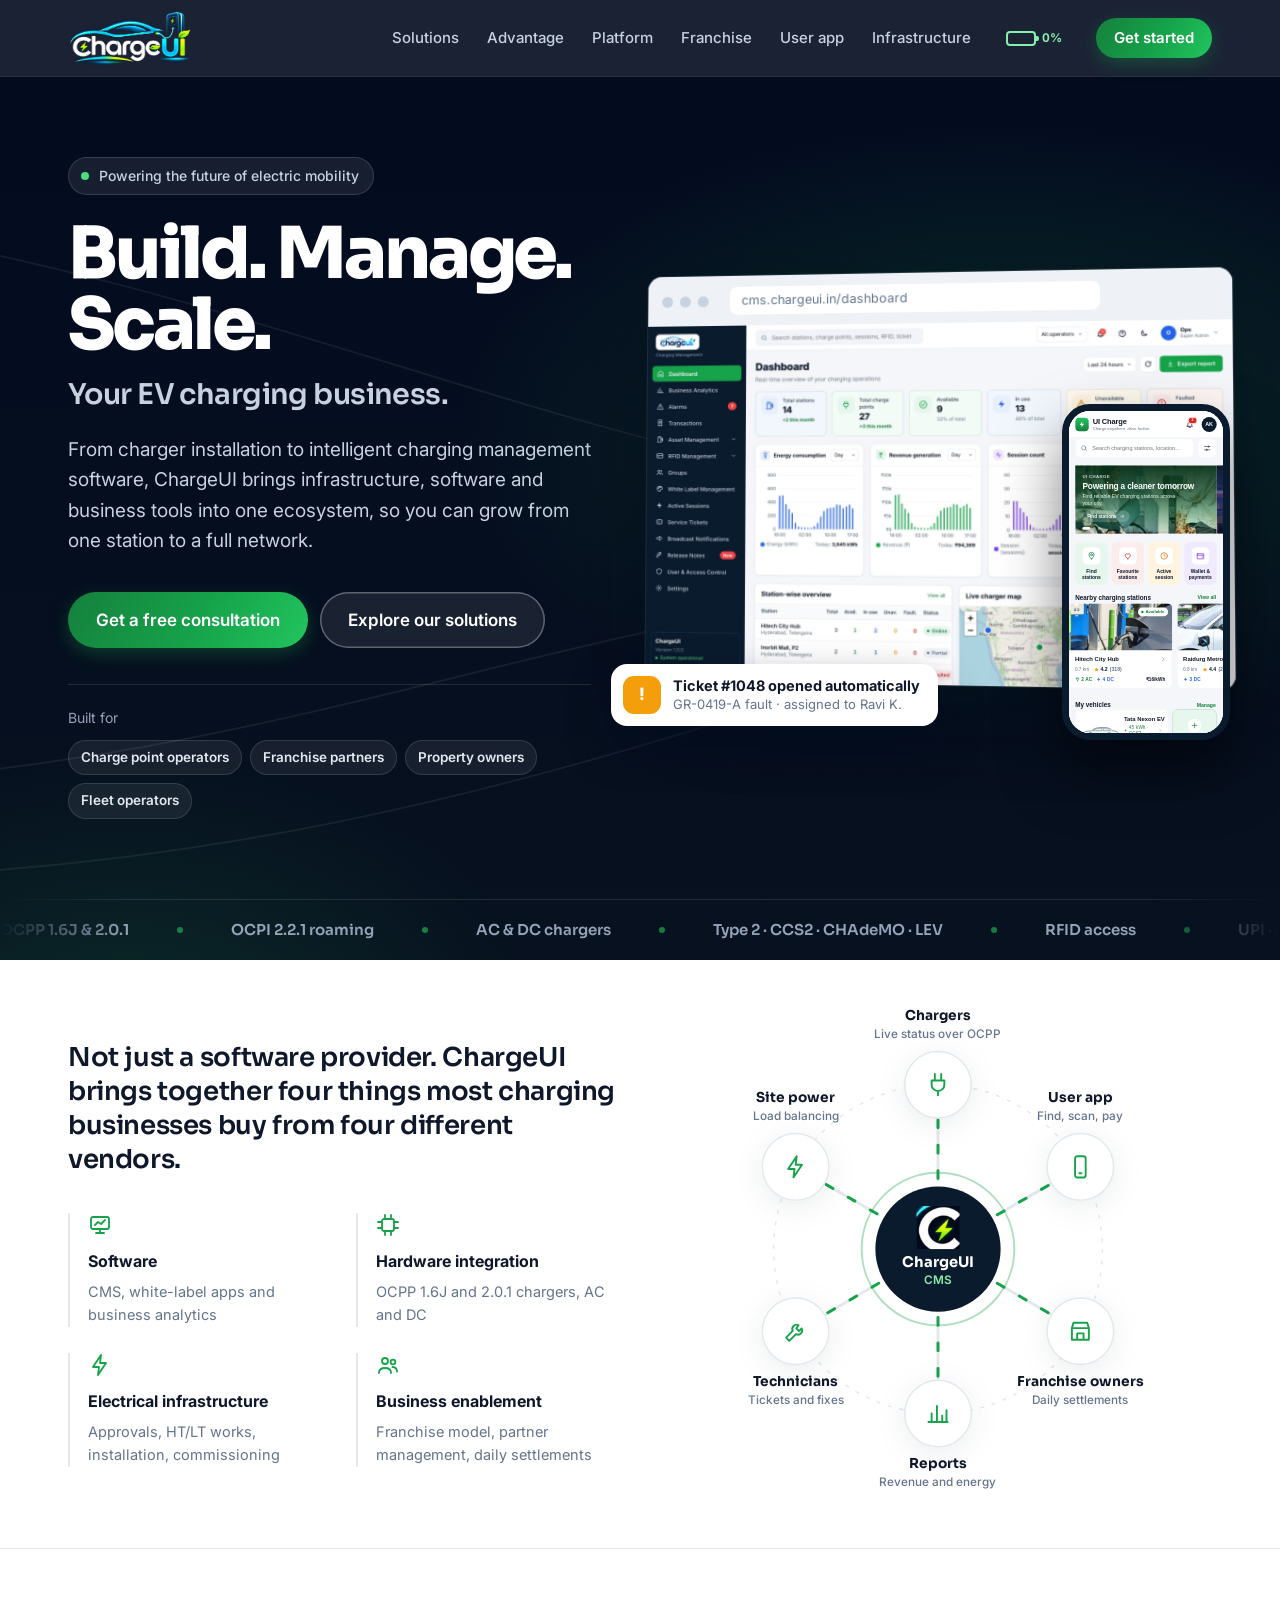
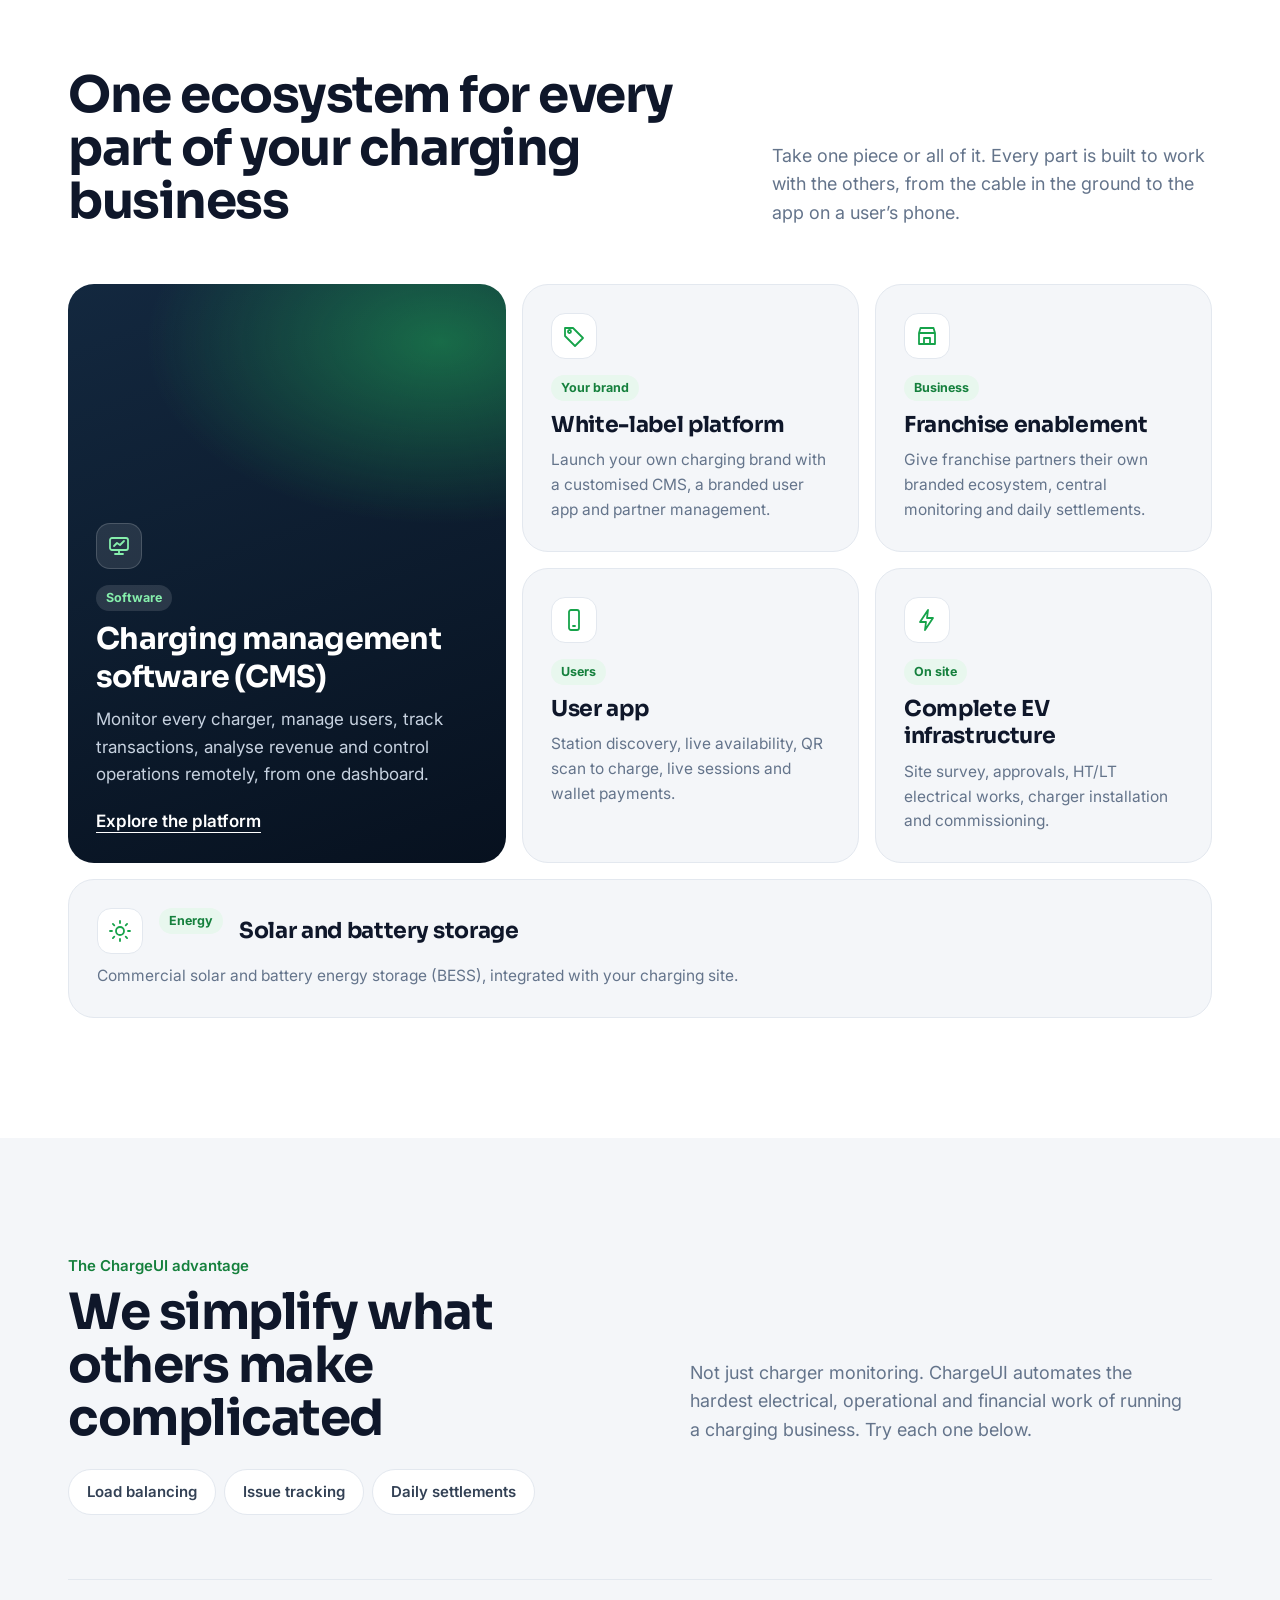
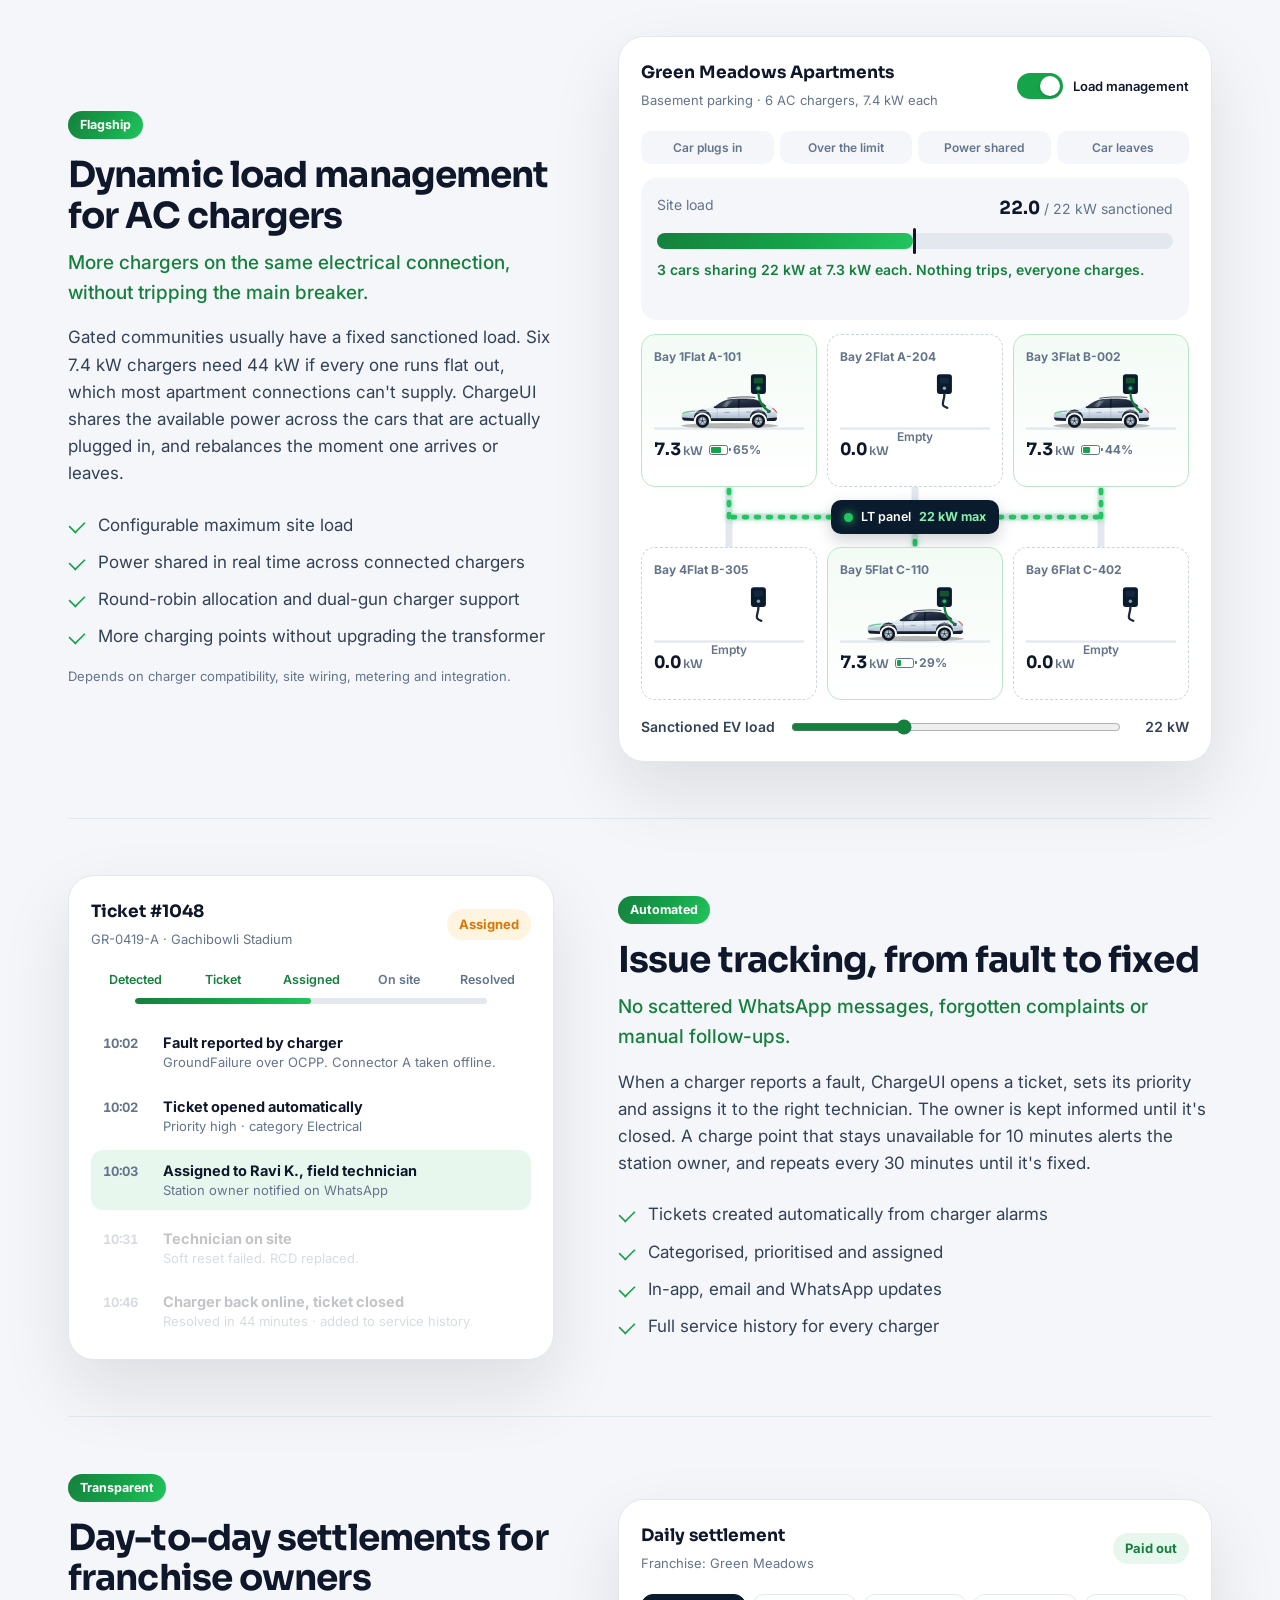
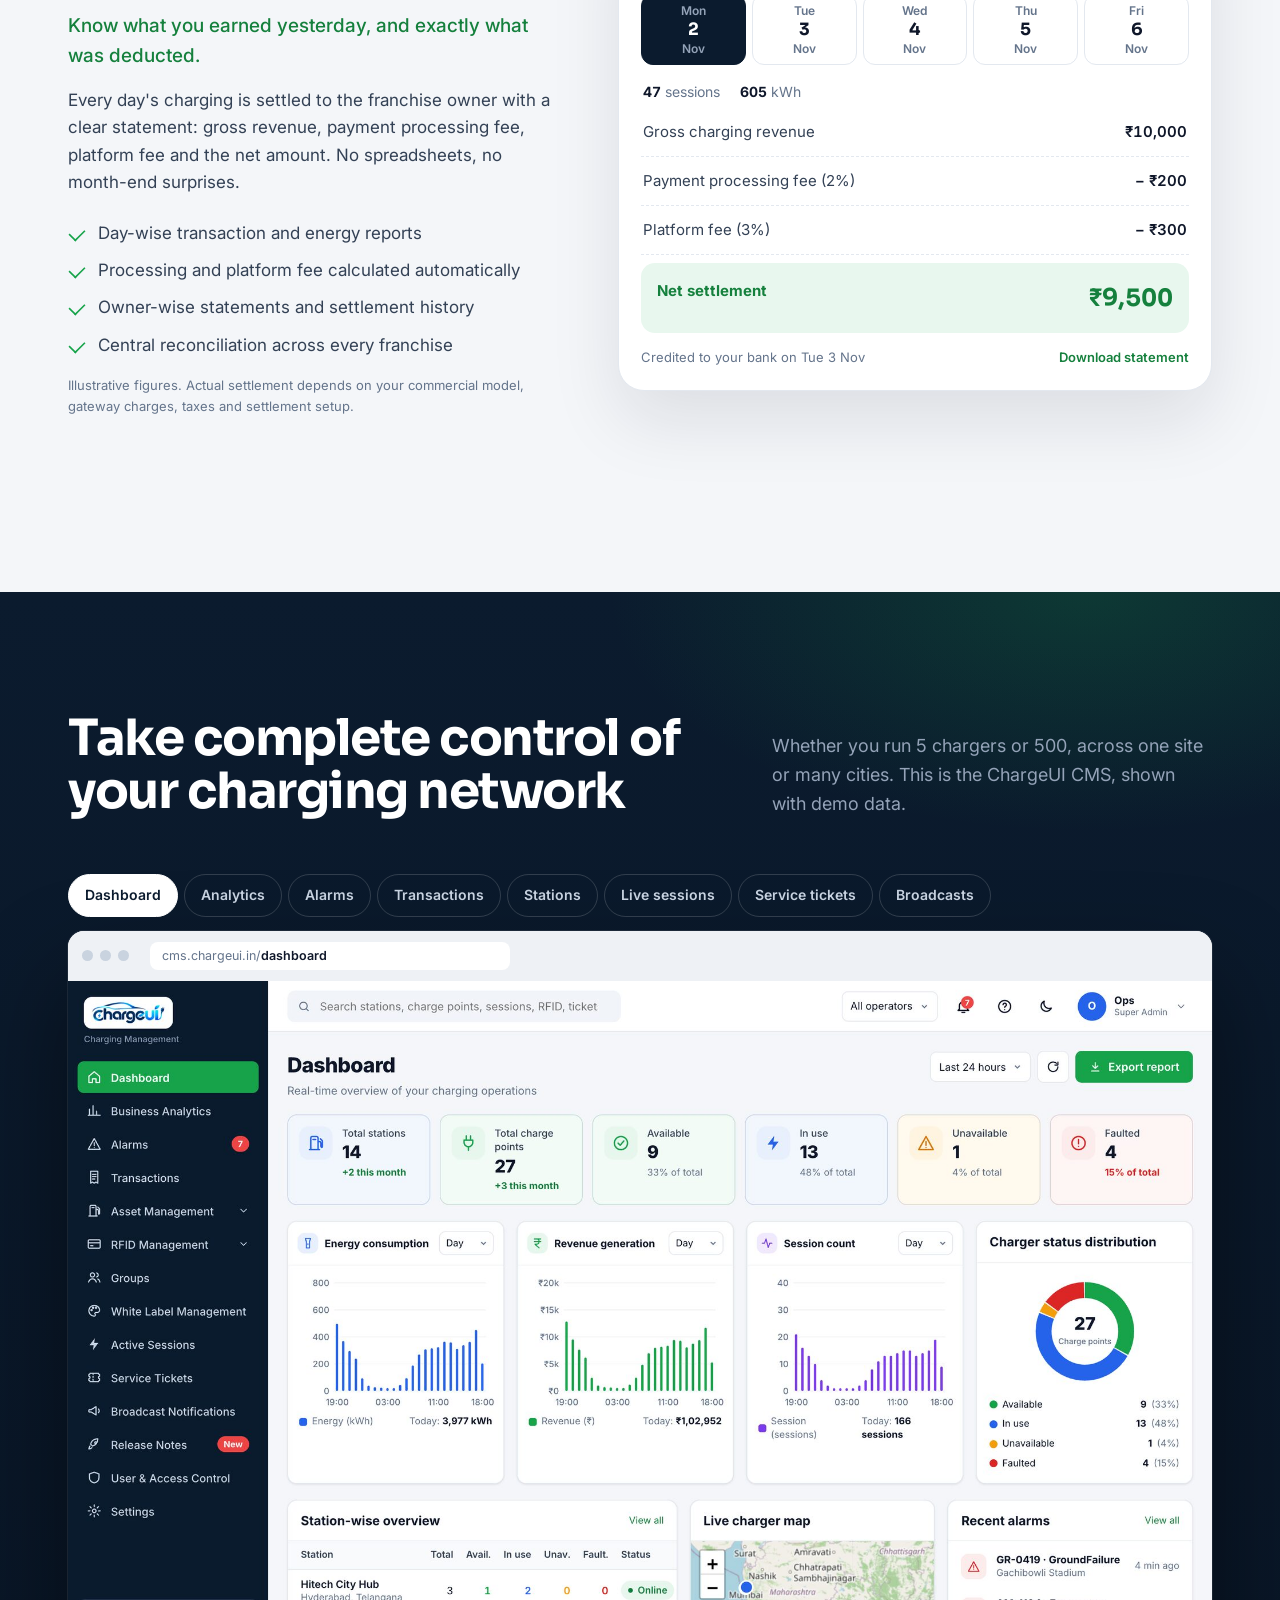
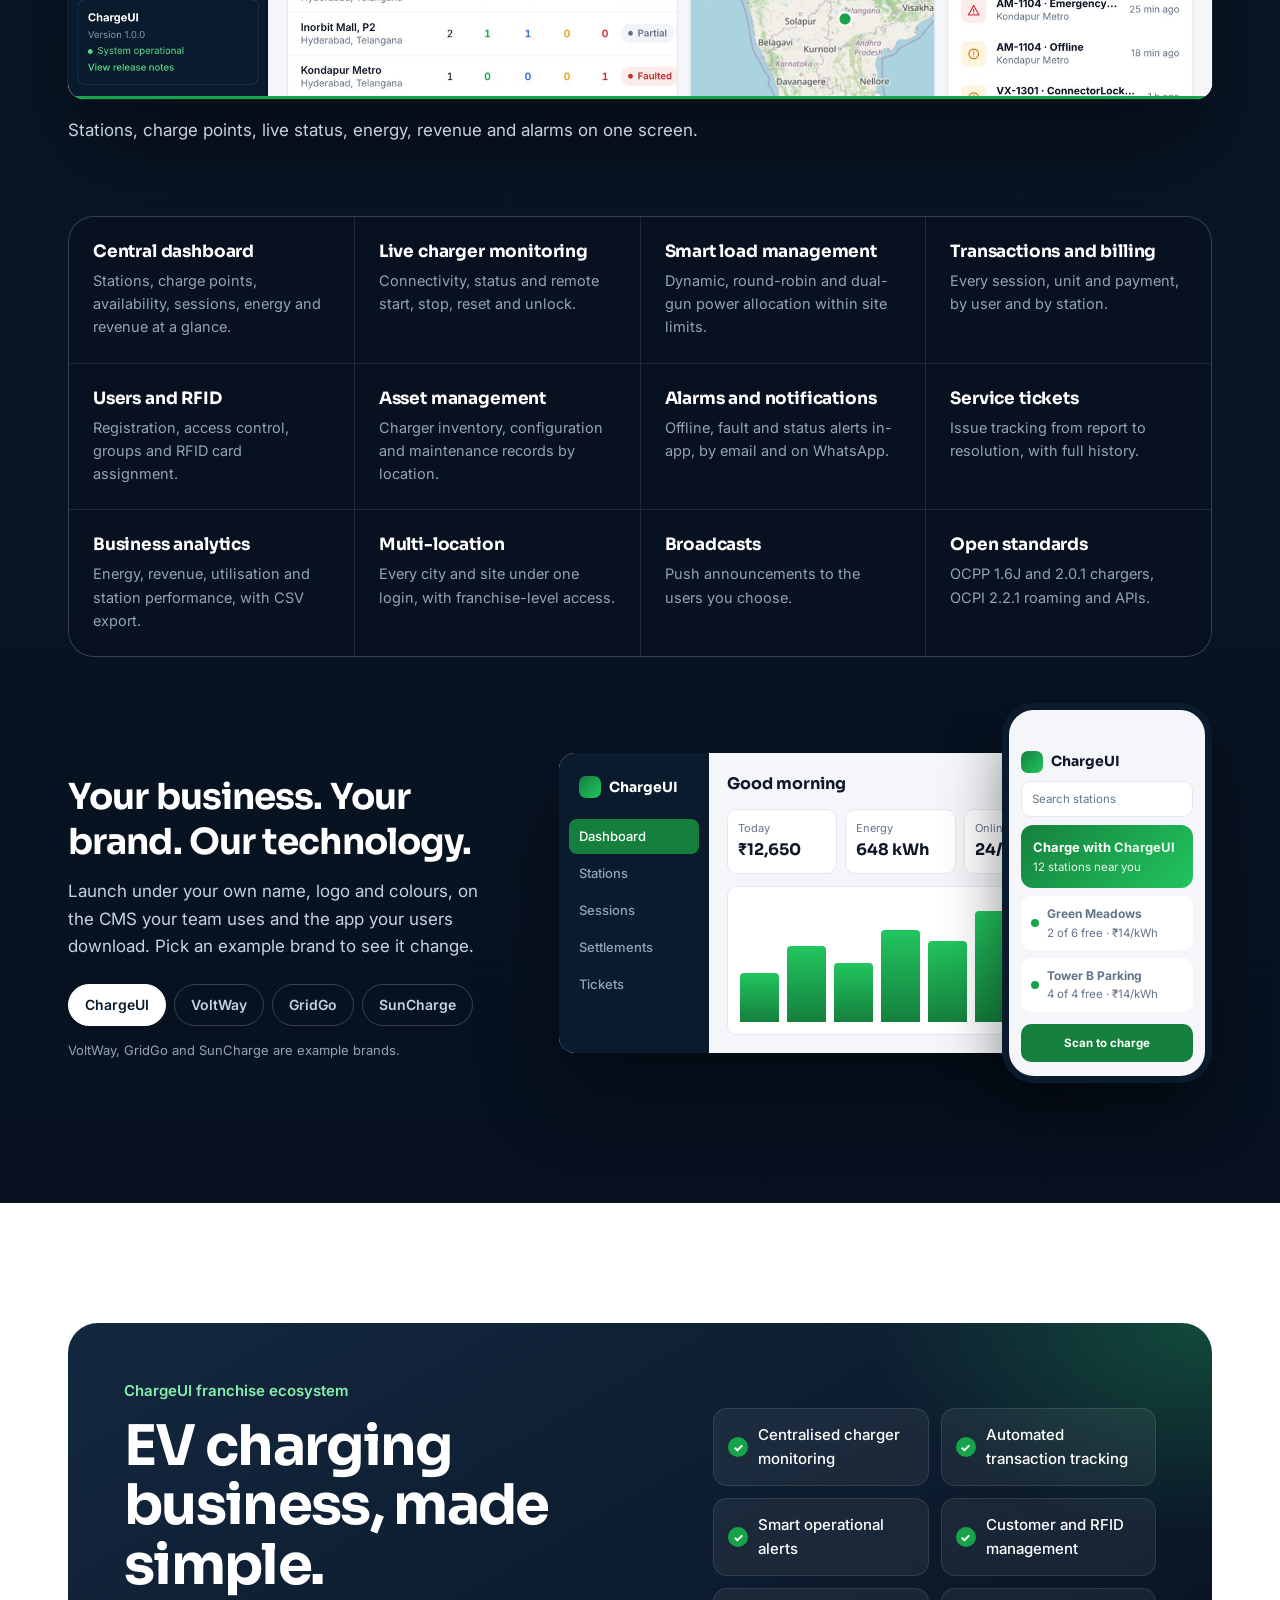
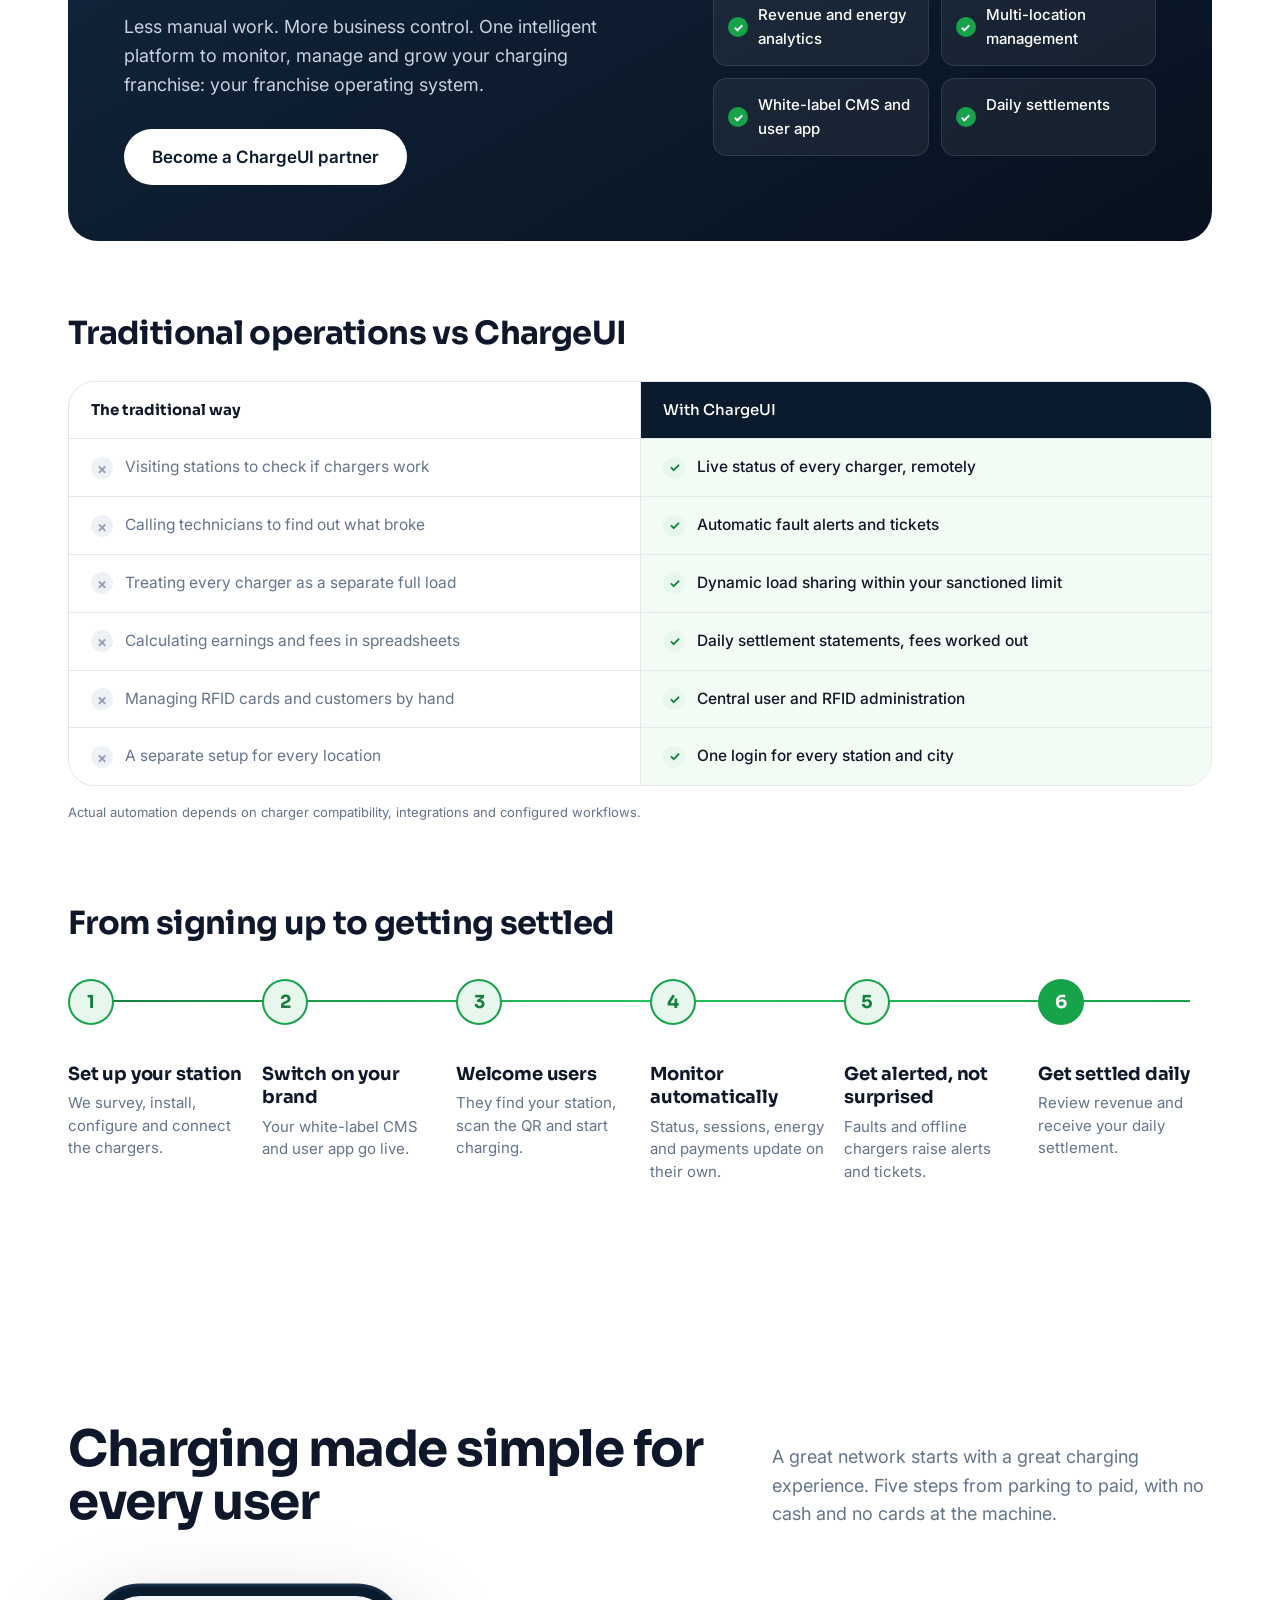
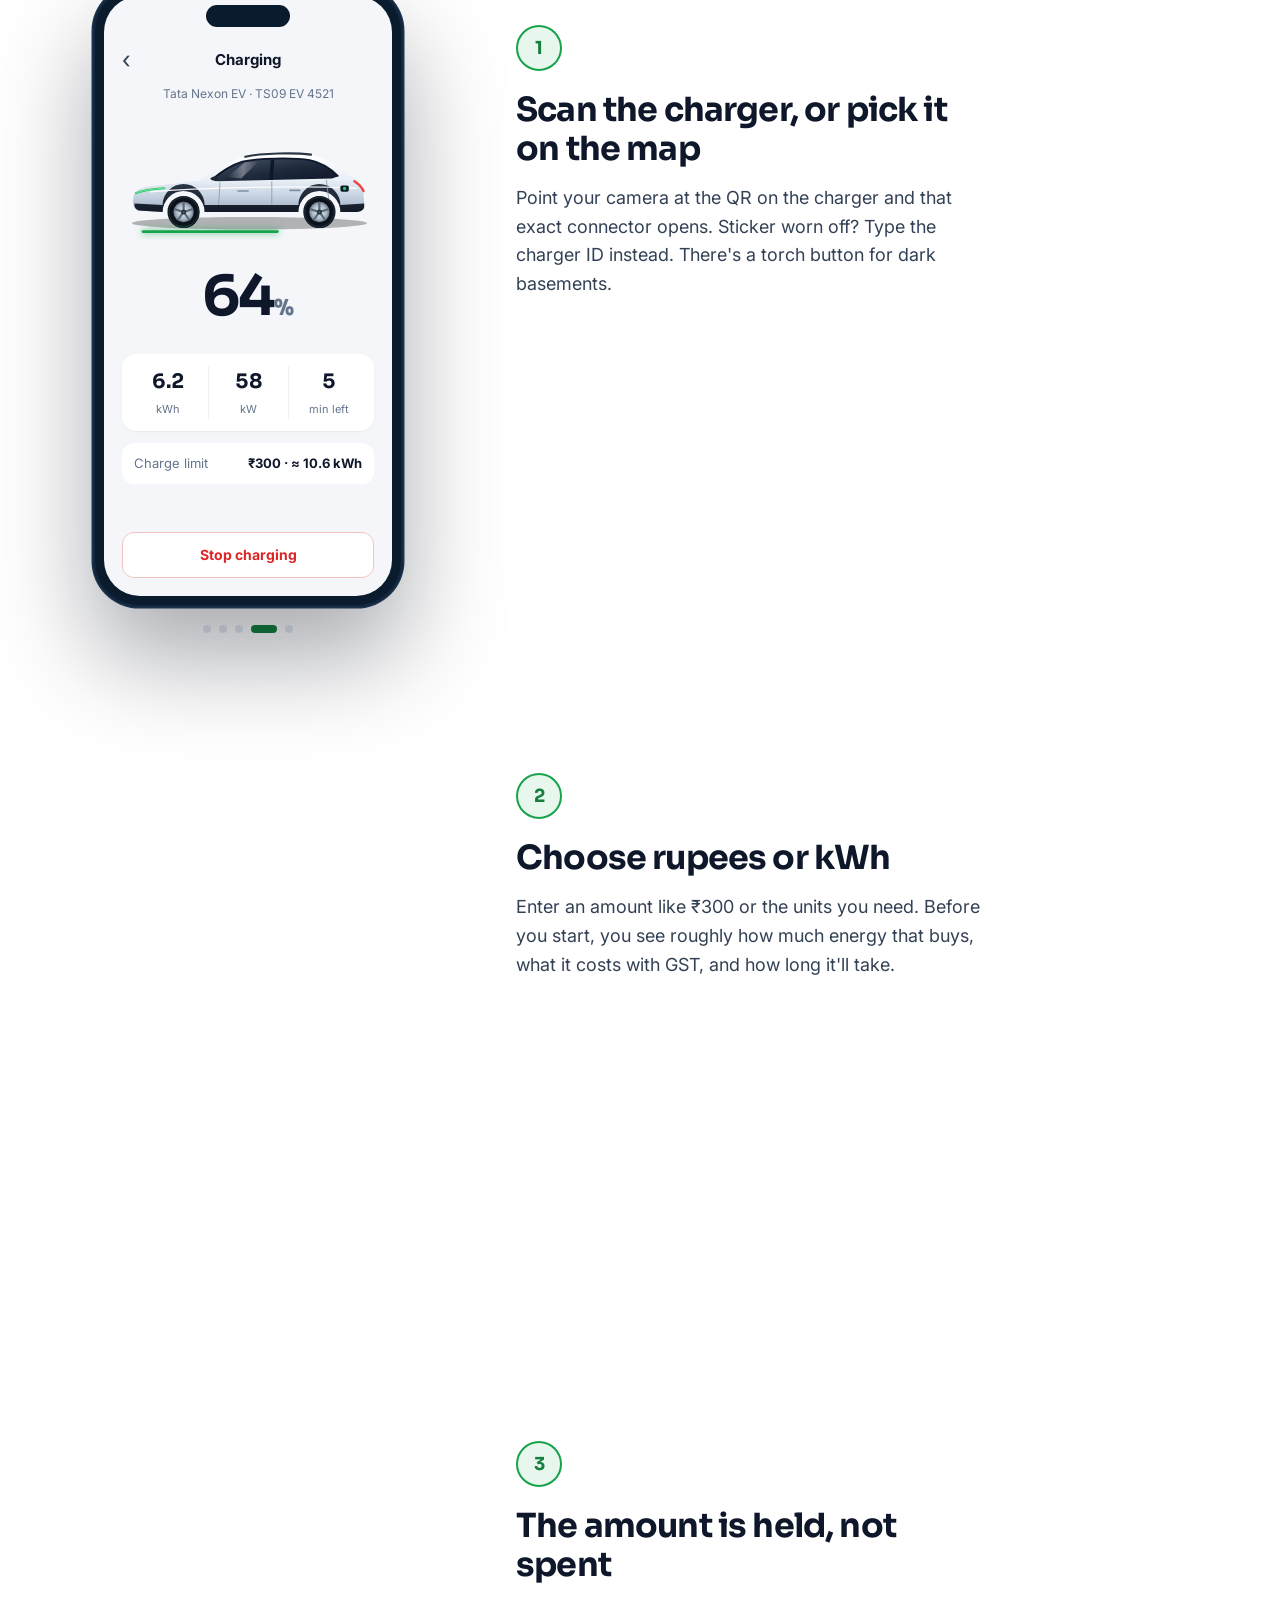
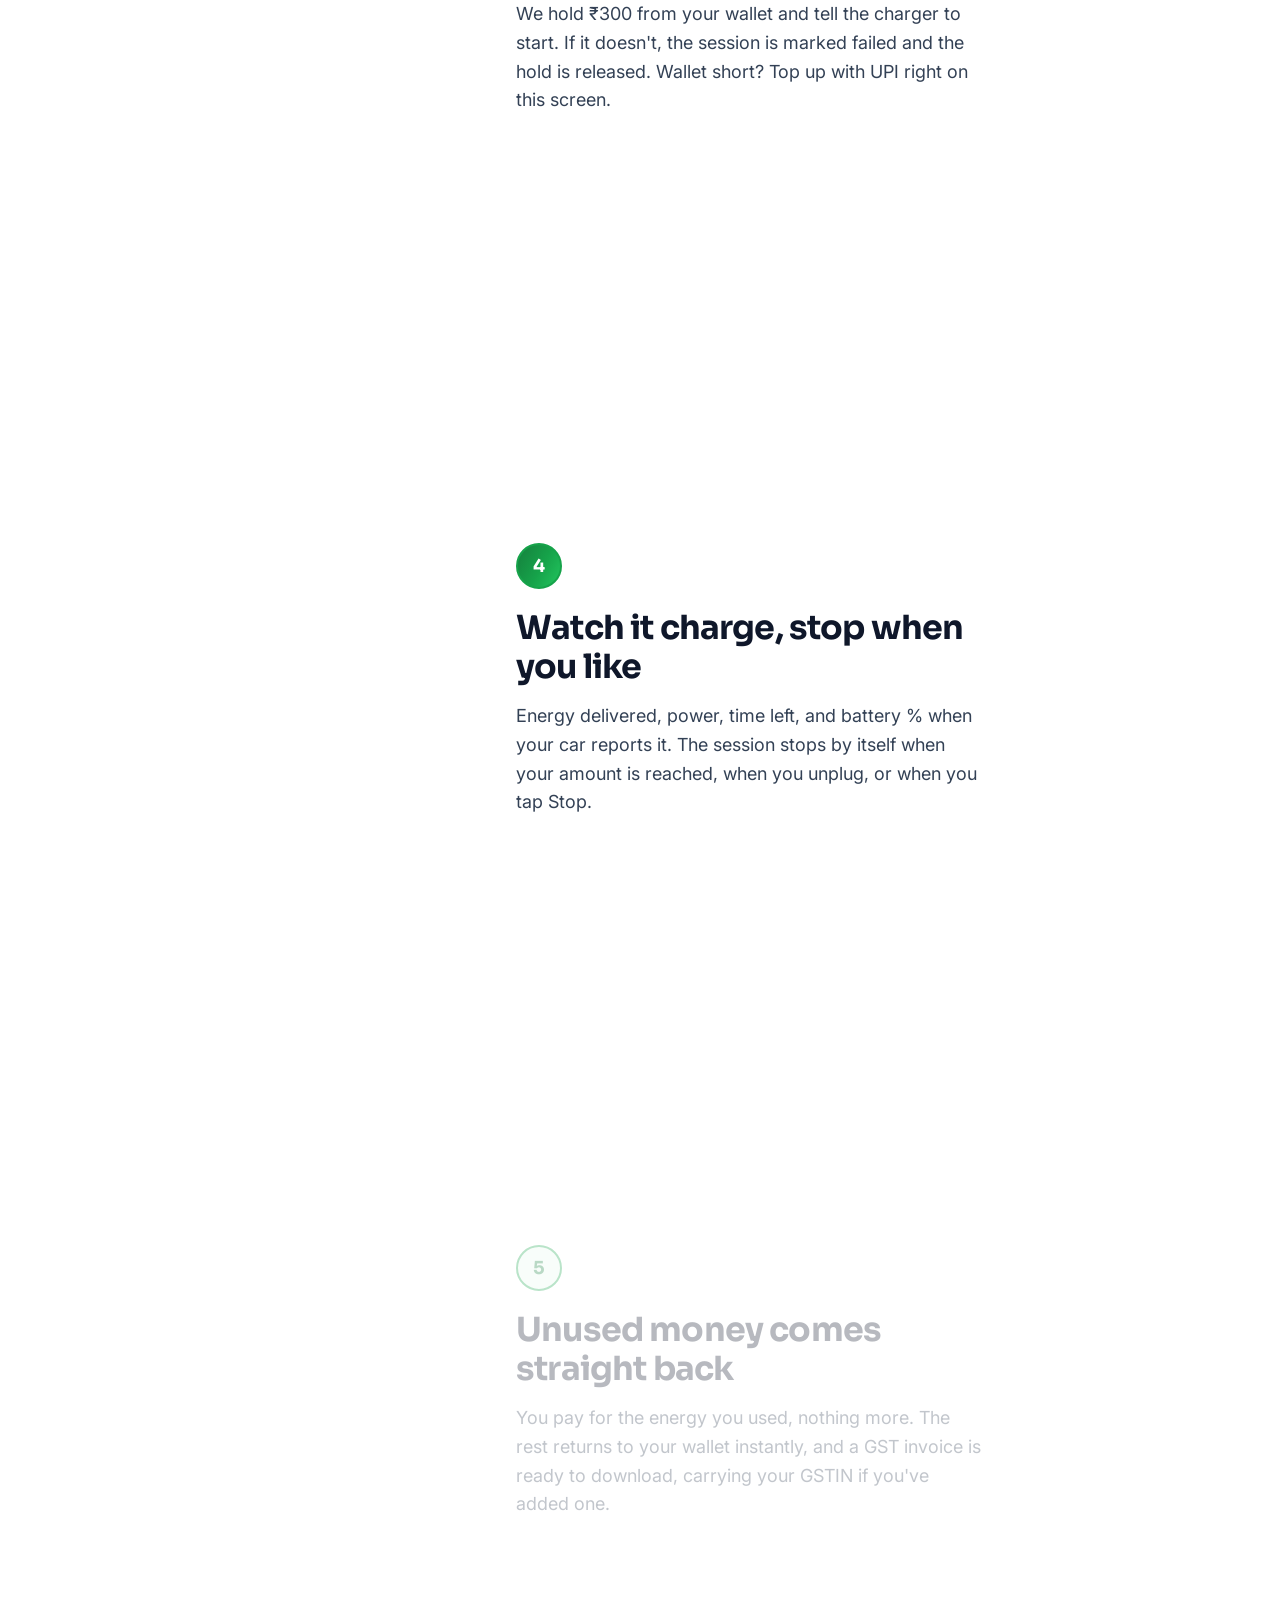
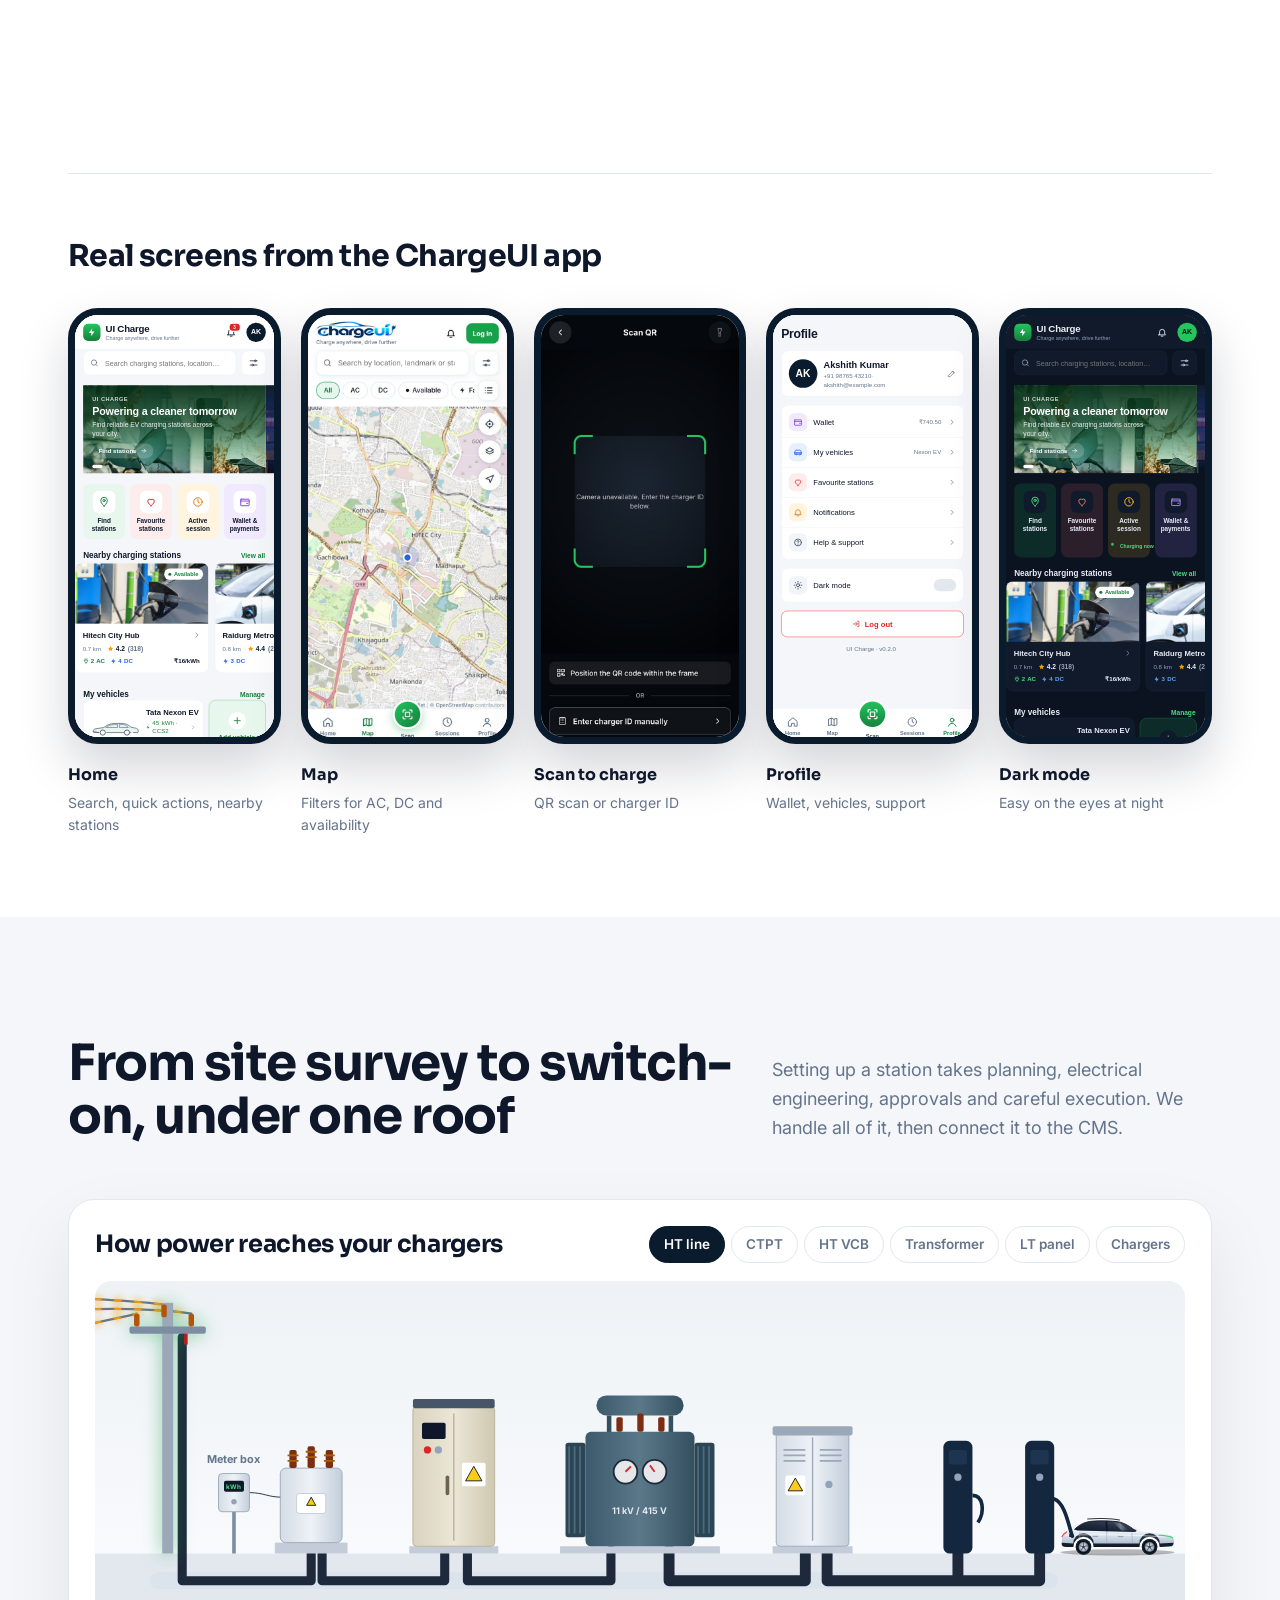
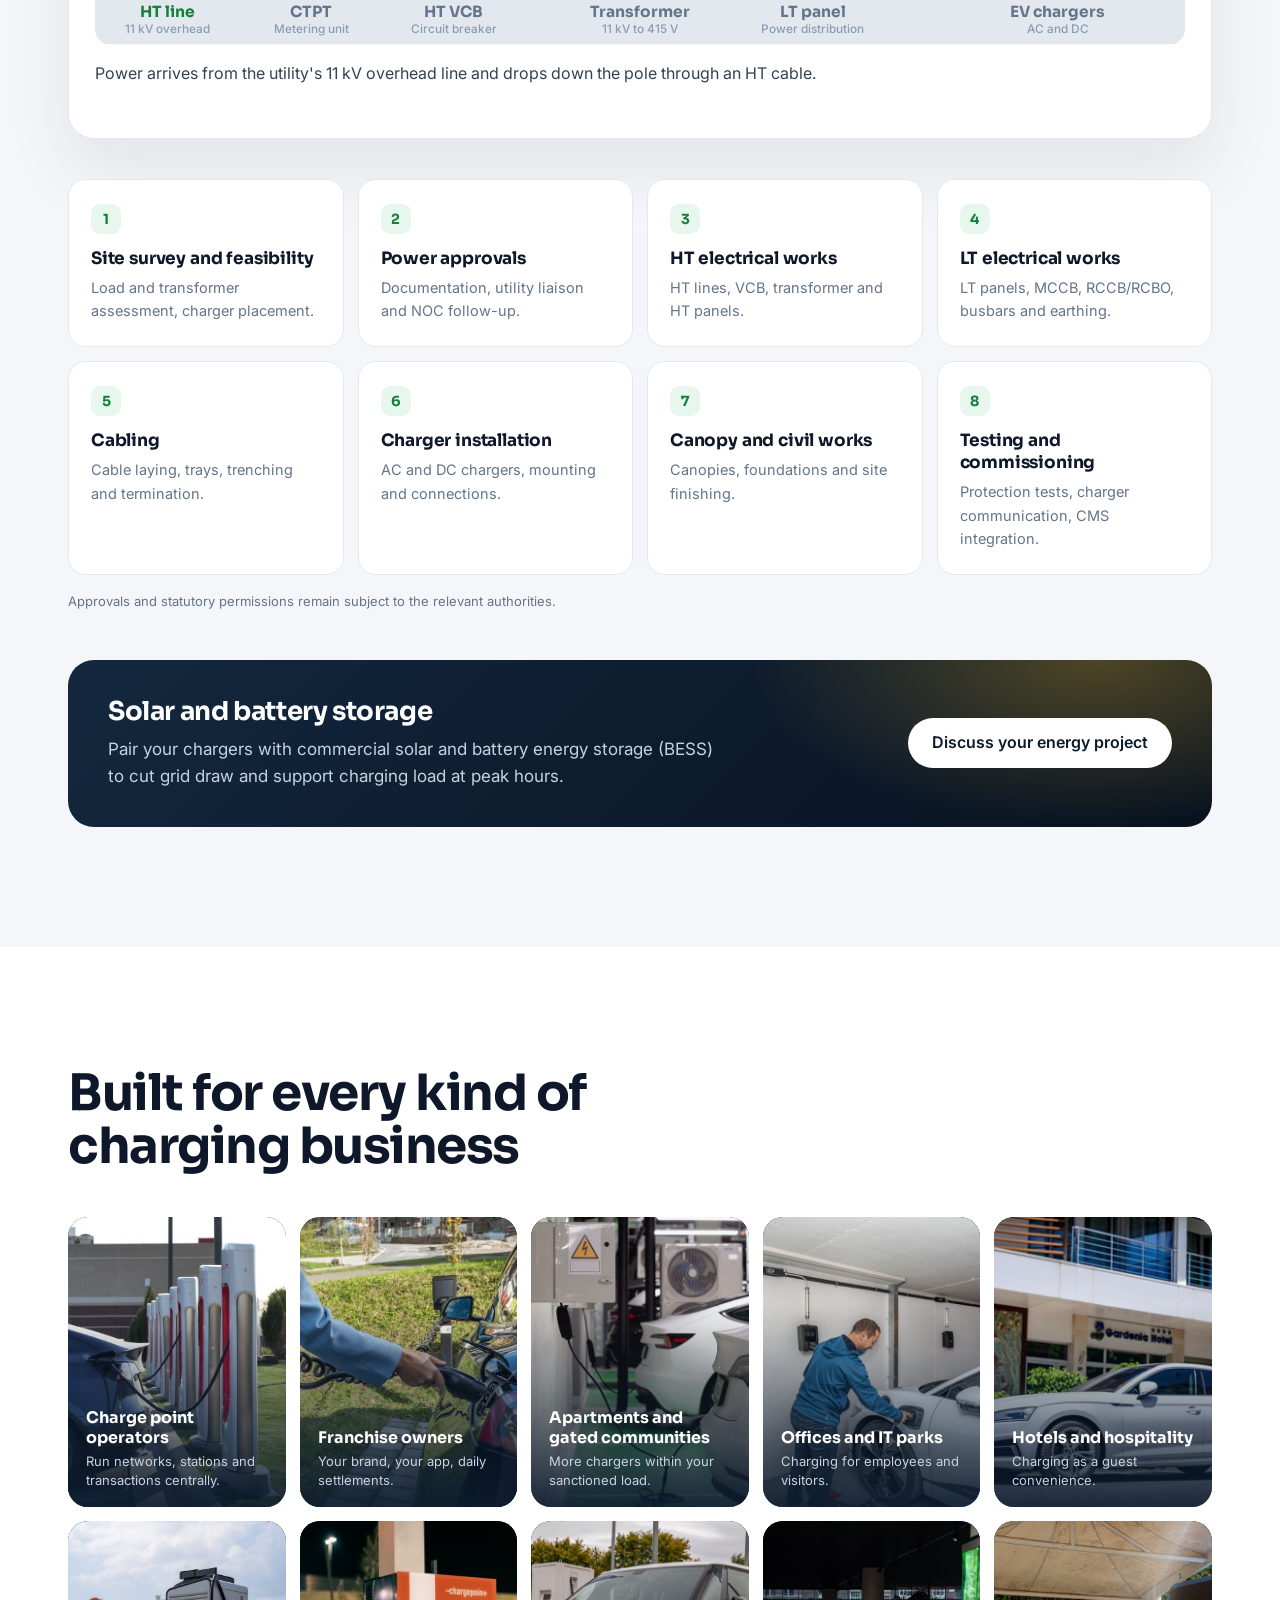
==== index.html @ 49a44377 "Load demo: charging station in each bay, cars drive forward Each bay has a wall-mounted charger behi" ====
<!doctype html>
<html lang="en">
<head>
  <meta charset="utf-8">
  <meta name="viewport" content="width=device-width, initial-scale=1">
  <title>ChargeUI | EV Charging Software, CPMS &amp; Infrastructure Solutions</title>
  <meta name="description" content="ChargeUI offers intelligent EV charging management software, white-label CPMS, user apps, franchise solutions and complete EV charging infrastructure services in India.">
  <meta property="og:type" content="website">
  <meta property="og:site_name" content="ChargeUI">
  <meta property="og:url" content="https://akshith-2002.github.io/chargeui-site/">
  <meta property="og:title" content="ChargeUI | Build. Manage. Scale. Your EV charging business.">
  <meta property="og:description" content="Charging management software with AC load balancing, automated issue tracking and daily franchise settlements, plus white-label apps and complete EV infrastructure.">
  <meta property="og:image" content="https://akshith-2002.github.io/chargeui-site/assets/og-image.jpg?v=2">
  <meta property="og:image:secure_url" content="https://akshith-2002.github.io/chargeui-site/assets/og-image.jpg?v=2">
  <meta property="og:image:type" content="image/jpeg">
  <meta property="og:image:width" content="1200">
  <meta property="og:image:height" content="630">
  <meta property="og:image:alt" content="ChargeUI: Build. Manage. Scale. Your EV charging business, with the CMS dashboard and user app.">
  <meta name="twitter:card" content="summary_large_image">
  <meta name="twitter:title" content="ChargeUI | Build. Manage. Scale. Your EV charging business.">
  <meta name="twitter:description" content="Charging management software, white-label apps, franchise tools and complete EV infrastructure.">
  <meta name="twitter:image" content="https://akshith-2002.github.io/chargeui-site/assets/og-image.jpg?v=2">
  <link rel="canonical" href="https://akshith-2002.github.io/chargeui-site/">
  <meta name="theme-color" content="#030b1f">
  <link rel="icon" href="assets/favicon.png?v=2">
  <link rel="apple-touch-icon" href="assets/apple-touch-icon.png">
  <link rel="preconnect" href="https://fonts.googleapis.com">
  <link rel="preconnect" href="https://fonts.gstatic.com" crossorigin>
  <link href="https://fonts.googleapis.com/css2?family=Sora:wght@500;600;700;800&family=Inter:wght@400;500;600;700&display=swap" rel="stylesheet">
  <link rel="stylesheet" href="styles.css?v=16">
</head>
<body>
<svg width="0" height="0" style="position:absolute" aria-hidden="true" focusable="false">
  <defs>
    <linearGradient id="ev-paint" x1="0" y1="0" x2="0" y2="1">
      <stop offset="0" stop-color="#ffffff"/><stop offset=".45" stop-color="#e9eff6"/><stop offset=".7" stop-color="#c9d5e3"/><stop offset="1" stop-color="#9fb0c5"/>
    </linearGradient>
    <linearGradient id="ev-glass" x1="0" y1="0" x2="1" y2="1">
      <stop offset="0" stop-color="#475569"/><stop offset=".55" stop-color="#1e293b"/><stop offset="1" stop-color="#0f172a"/>
    </linearGradient>
    <linearGradient id="ev-glare" x1="0" y1="0" x2="1" y2="0">
      <stop offset="0" stop-color="#fff" stop-opacity="0"/><stop offset=".5" stop-color="#fff" stop-opacity=".35"/><stop offset="1" stop-color="#fff" stop-opacity="0"/>
    </linearGradient>
    <radialGradient id="ev-rim" cx=".5" cy=".5" r=".5">
      <stop offset="0" stop-color="#eef2f7"/><stop offset=".7" stop-color="#aeb9c7"/><stop offset="1" stop-color="#6c7a8c"/>
    </radialGradient>
    <linearGradient id="ev-cladding" x1="0" y1="0" x2="0" y2="1">
      <stop offset="0" stop-color="#2a3546"/><stop offset="1" stop-color="#121a26"/>
    </linearGradient>
    <g id="ev-wheel">
      <circle r="23" fill="#0c121b"/>
      <circle r="21" fill="none" stroke="#1d2735" stroke-width="2"/>
      <circle r="14.5" fill="url(#ev-rim)"/>
      <g stroke="#5d6b7d" stroke-width="3.2" stroke-linecap="round">
        <path d="M0 -3 L0 -13"/><path d="M2.9 -0.9 L12.4 -4"/><path d="M1.8 2.4 L7.6 10.5"/><path d="M-1.8 2.4 L-7.6 10.5"/><path d="M-2.9 -0.9 L-12.4 -4"/>
      </g>
      <circle r="3.6" fill="#2b3644"/><circle r="1.4" fill="#15803d"/>
    </g>
    <symbol id="ev-car" viewBox="0 0 360 160">
      <ellipse cx="182" cy="146" rx="168" ry="9" fill="#000" opacity=".28"/>
      <!-- body -->
      <path fill="url(#ev-paint)" d="M24 128 C17 126 15 118 16 110 C17 101 24 96 36 94 L112 85 C128 72 146 60 166 54 C190 47 252 46 274 50 C294 54 312 66 326 78 C337 84 344 92 345 104 L346 118 C346 126 340 130 332 130 L312 130 A30 30 0 0 0 252 130 L118 130 A30 30 0 0 0 58 130 Z"/>
      <!-- lower cladding and wheel arches -->
      <path fill="url(#ev-cladding)" d="M18 118 L58 120 A30 30 0 0 1 118 120 L252 120 A30 30 0 0 1 312 120 L346 118 L346 122 C346 127 341 130 333 130 L312 130 A30 30 0 0 0 252 130 L118 130 A30 30 0 0 0 58 130 L24 128 C19 126 17 122 18 118 Z"/>
      <!-- greenhouse -->
      <path fill="url(#ev-glass)" d="M128 84 C142 72 156 63 172 58 C192 53 246 52 268 56 C284 59 298 68 309 79 L300 82 L136 86 Z"/>
      <path fill="url(#ev-glare)" d="M150 80 L176 59 L196 57 L170 82 Z"/>
      <path d="M215 55 L213 84" stroke="#0f172a" stroke-width="5"/>
      <path d="M128 84 C142 72 156 63 172 58 C192 53 246 52 268 56 C284 59 298 68 309 79" fill="none" stroke="#0f172a" stroke-width="2.5"/>
      <!-- roof rail -->
      <path d="M176 51 C200 46 246 45 270 48" fill="none" stroke="#2b3644" stroke-width="3" stroke-linecap="round"/>
      <!-- shoulder highlight and door shut lines -->
      <path d="M40 101 C120 95 240 92 336 96" fill="none" stroke="#fff" stroke-width="2" opacity=".9"/>
      <path d="M140 88 L138 120 M214 86 L214 120 M292 84 L296 118" fill="none" stroke="#8a9bb0" stroke-width="1.2"/>
      <path d="M166 100 h14 M240 99 h14" stroke="#7d8ea4" stroke-width="2.4" stroke-linecap="round"/>
      <!-- mirror -->
      <path d="M138 80 C134 78 128 79 126 83 L134 86 Z" fill="#1d2735"/>
      <!-- LED headlight strip and tail light -->
      <path d="M20 103 C30 99 44 97 60 96" fill="none" stroke="#22c55e" stroke-width="3" stroke-linecap="round"/>
      <path d="M20 103 C30 99 44 97 60 96" fill="none" stroke="#86efac" stroke-width="1" stroke-linecap="round"/>
      <path d="M332 86 C338 90 343 95 345 100" fill="none" stroke="#ef4444" stroke-width="3.5" stroke-linecap="round"/>
      <!-- charge port (rear quarter) -->
      <rect x="312" y="92" width="12" height="9" rx="2.5" fill="#0f172a"/>
      <circle class="ev-port" cx="318" cy="96.5" r="2.4" fill="#22c55e"/>
      <!-- wheels -->
      <use href="#ev-wheel" x="88" y="130"/>
      <use href="#ev-wheel" x="282" y="130"/>
    </symbol>
  </defs>
</svg>


<svg width="0" height="0" style="position:absolute" aria-hidden="true" focusable="false">
  <defs>
    <symbol id="i-cms" viewBox="0 0 24 24"><rect x="3" y="4" width="18" height="12" rx="2"/><path d="M8 20h8M12 16v4M7 12l3-3 3 2 4-4"/></symbol>
    <symbol id="i-brand" viewBox="0 0 24 24"><path d="M3 12V4h8l10 10-8 8z"/><circle cx="7.5" cy="7.5" r="1.5"/></symbol>
    <symbol id="i-franchise" viewBox="0 0 24 24"><path d="M4 9l1.5-5h13L20 9M4 9h16v11H4zM9 20v-6h6v6"/></symbol>
    <symbol id="i-app" viewBox="0 0 24 24"><rect x="7" y="2" width="10" height="20" rx="2"/><path d="M11 18h2"/></symbol>
    <symbol id="i-bolt" viewBox="0 0 24 24"><path d="M13 2L5 14h6l-1 8 8-12h-6z"/></symbol>
    <symbol id="i-sun" viewBox="0 0 24 24"><circle cx="12" cy="12" r="4"/><path d="M12 2v2M12 20v2M2 12h2M20 12h2M4.9 4.9l1.4 1.4M17.7 17.7l1.4 1.4M4.9 19.1l1.4-1.4M17.7 6.3l1.4-1.4"/></symbol>
    <symbol id="i-layers" viewBox="0 0 24 24"><path d="M12 3l9 5-9 5-9-5zM3 13l9 5 9-5"/></symbol>
    <symbol id="i-grid" viewBox="0 0 24 24"><rect x="3" y="3" width="7" height="7" rx="1.5"/><rect x="14" y="3" width="7" height="7" rx="1.5"/><rect x="3" y="14" width="7" height="7" rx="1.5"/><rect x="14" y="14" width="7" height="7" rx="1.5"/></symbol>
    <symbol id="i-plug" viewBox="0 0 24 24"><path d="M9 2v6M15 2v6M6 8h12v4a6 6 0 0 1-12 0zM12 18v4"/></symbol>
    <symbol id="i-chart" viewBox="0 0 24 24"><path d="M3 20h18M6 20v-8M11 20V5M16 20v-6M20 20V9"/></symbol>
    <symbol id="i-scale" viewBox="0 0 24 24"><path d="M4 20L20 4M13 4h7v7M4 14v6h6"/></symbol>
    <symbol id="i-people" viewBox="0 0 24 24"><circle cx="9" cy="8" r="3"/><path d="M3 20c0-3.3 2.7-5 6-5s6 1.7 6 5"/><circle cx="17" cy="9" r="2.4"/><path d="M16.5 14c2.6.2 4.5 1.8 4.5 4.5"/></symbol>
    <symbol id="i-tools" viewBox="0 0 24 24"><path d="M14.7 6.3a4 4 0 0 0-5.4 5.4L3 18l3 3 6.3-6.3a4 4 0 0 0 5.4-5.4l-2.5 2.5-2.5-2.5z"/></symbol>
    <symbol id="i-chip" viewBox="0 0 24 24"><rect x="6" y="6" width="12" height="12" rx="2"/><path d="M9 2v4M15 2v4M9 18v4M15 18v4M2 9h4M2 15h4M18 9h4M18 15h4"/></symbol>
    <symbol id="i-target" viewBox="0 0 24 24"><circle cx="12" cy="12" r="9"/><circle cx="12" cy="12" r="5"/><circle cx="12" cy="12" r="1"/></symbol>
    <symbol id="i-eye" viewBox="0 0 24 24"><path d="M2 12s3.5-7 10-7 10 7 10 7-3.5 7-10 7S2 12 2 12z"/><circle cx="12" cy="12" r="3"/></symbol>
    <symbol id="i-wa" viewBox="0 0 24 24"><path stroke="none" fill="currentColor" d="M17.47 14.38c-.3-.15-1.76-.87-2.03-.97-.27-.1-.47-.15-.67.15-.2.3-.77.97-.94 1.16-.17.2-.35.22-.64.07-.3-.15-1.26-.46-2.39-1.47-.88-.79-1.48-1.76-1.65-2.06-.17-.3-.02-.46.13-.6.13-.14.3-.35.45-.52.15-.17.2-.3.3-.5.1-.2.05-.37-.03-.52-.07-.15-.67-1.61-.92-2.2-.24-.58-.49-.5-.67-.51h-.57c-.2 0-.52.07-.8.37-.27.3-1.04 1.02-1.04 2.48s1.07 2.88 1.21 3.07c.15.2 2.1 3.2 5.08 4.49.71.31 1.26.49 1.7.63.71.22 1.36.19 1.87.12.57-.09 1.76-.72 2-1.41.25-.7.25-1.29.18-1.41-.08-.13-.27-.2-.57-.35M12.05 21.8h-.01a9.87 9.87 0 0 1-5.03-1.38l-.36-.21-3.74.98 1-3.65-.24-.37a9.86 9.86 0 0 1-1.51-5.26c0-5.45 4.44-9.88 9.89-9.88 2.64 0 5.12 1.03 6.99 2.9a9.83 9.83 0 0 1 2.89 6.99c0 5.45-4.44 9.88-9.88 9.88M20.46 3.49A11.82 11.82 0 0 0 12.05 0C5.5 0 .16 5.34.16 11.89c0 2.1.55 4.14 1.59 5.95L.06 24l6.3-1.65a11.88 11.88 0 0 0 5.68 1.45h.01c6.55 0 11.89-5.34 11.89-11.89 0-3.18-1.24-6.17-3.48-8.42z"/></symbol>
  </defs>
</svg>

<!-- ================= NAV ================= -->
<header class="nav" id="nav">
  <div class="wrap nav-in">
    <a href="#top" class="nav-logo" aria-label="ChargeUI home"><img src="assets/logo.png?v=2" alt="ChargeUI" width="640" height="298"></a>
    <nav aria-label="Main">
      <a href="#what">Solutions</a>
      <a href="#usp">Advantage</a>
      <a href="#platform">Platform</a>
      <a href="#franchise">Franchise</a>
      <a href="#app">User app</a>
      <a href="#infra">Infrastructure</a>
    </nav>
    <div class="nav-batt" aria-hidden="true" title="How far you've scrolled">
      <span class="batt"><span class="batt-fill" id="batt-fill"></span></span>
      <span class="batt-pct" id="batt-pct">0%</span>
    </div>
    <a href="#contact" class="btn btn-sm btn-brand">Get started</a>
  </div>
</header>

<main id="top">

<!-- ================= HERO ================= -->
<section class="hero">
  <svg class="hero-lines" viewBox="0 0 1440 760" preserveAspectRatio="xMidYMid slice" aria-hidden="true">
    <defs>
      <linearGradient id="lg" x1="0" x2="1">
        <stop offset="0" stop-color="#15803d" stop-opacity="0"/>
        <stop offset=".6" stop-color="#16a34a"/>
        <stop offset="1" stop-color="#22c55e"/>
      </linearGradient>
    </defs>
    <g fill="none" stroke-width="1.5">
      <path class="line-base" d="M-20 610 C 300 600, 520 520, 760 470 S 1060 380, 1100 380"/>
      <path class="line-base" d="M-20 690 C 360 690, 640 600, 840 540 S 1080 440, 1100 430"/>
      <path class="line-base" d="M-20 120 C 280 160, 520 260, 760 320 S 1040 360, 1100 360"/>
      <path class="line-flow" d="M-20 610 C 300 600, 520 520, 760 470 S 1060 380, 1100 380" stroke="url(#lg)"/>
      <path class="line-flow f2" d="M-20 690 C 360 690, 640 600, 840 540 S 1080 440, 1100 430" stroke="url(#lg)"/>
      <path class="line-flow f3" d="M-20 120 C 280 160, 520 260, 760 320 S 1040 360, 1100 360" stroke="url(#lg)"/>
    </g>
  </svg>

  <div class="wrap hero-in">
    <div class="hero-copy">
      <p class="hero-kicker"><span class="pulse"></span>Powering the future of electric mobility</p>
      <h1>Build. Manage. Scale. <span class="h1-2">Your EV charging business.</span></h1>
      <p class="lead">From charger installation to intelligent charging management software, ChargeUI brings infrastructure, software and business tools into one ecosystem, so you can grow from one station to a full network.</p>
      <div class="hero-cta">
        <a href="#contact" class="btn btn-lg btn-brand">Get a free consultation</a>
        <a href="#what" class="btn btn-lg btn-ghost">Explore our solutions</a>
      </div>
      <div class="hero-for">
        <span>Built for</span>
        <ul><li>Charge point operators</li><li>Franchise partners</li><li>Property owners</li><li>Fleet operators</li></ul>
      </div>
    </div>

    <div class="hero-visual">
      <div class="glow" aria-hidden="true"></div>
      <figure class="hero-shot">
        <div class="browser-bar" aria-hidden="true"><i></i><i></i><i></i><span>cms.chargeui.in/dashboard</span></div>
        <img src="assets/screens/admin-dashboard.jpg" alt="ChargeUI CMS dashboard showing stations, charge points, energy, revenue, charger status and recent alarms" width="2400" height="1500">
      </figure>
      <div class="hero-phone" aria-hidden="true"><img src="assets/screens/home-light.svg" alt="" width="390" height="959"></div>
      <div class="htoast" id="htoast" aria-live="off">
        <span class="t-ico" id="ht-ico">⚡</span>
        <span><b id="ht-title">Load rebalanced</b><span id="ht-sub">Green Meadows · 4 cars sharing 22 kW</span></span>
      </div>
    </div>
  </div>

  <div class="ticker" aria-label="Supported standards and integrations">
    <div class="ticker-track">
      <span>OCPP 1.6J &amp; 2.0.1</span><span>OCPI 2.2.1 roaming</span><span>AC &amp; DC chargers</span><span>Type 2 · CCS2 · CHAdeMO · LEV</span><span>RFID access</span><span>UPI · cards · net-banking</span><span>GST invoices</span><span>WhatsApp alerts</span><span>API integration</span>
      <span aria-hidden="true">OCPP 1.6J &amp; 2.0.1</span><span aria-hidden="true">OCPI 2.2.1 roaming</span><span aria-hidden="true">AC &amp; DC chargers</span><span aria-hidden="true">Type 2 · CCS2 · CHAdeMO · LEV</span><span aria-hidden="true">RFID access</span><span aria-hidden="true">UPI · cards · net-banking</span><span aria-hidden="true">GST invoices</span><span aria-hidden="true">WhatsApp alerts</span><span aria-hidden="true">API integration</span>
    </div>
  </div>
</section>


<!-- ================= POSITIONING ================= -->
<section class="pos" aria-label="What ChargeUI combines">
  <div class="wrap pos-in">
    <div>
    <p class="pos-lead">Not just a software provider. ChargeUI brings together four things most charging businesses buy from four different vendors.</p>
    <ul class="pos-grid">
      <li><svg class="ico"><use href="#i-cms"/></svg><b>Software</b><span>CMS, white-label apps and business analytics</span></li>
      <li><svg class="ico"><use href="#i-chip"/></svg><b>Hardware integration</b><span>OCPP 1.6J and 2.0.1 chargers, AC and DC</span></li>
      <li><svg class="ico"><use href="#i-bolt"/></svg><b>Electrical infrastructure</b><span>Approvals, HT/LT works, installation, commissioning</span></li>
      <li><svg class="ico"><use href="#i-people"/></svg><b>Business enablement</b><span>Franchise model, partner management, daily settlements</span></li>
    </ul>
    </div>
    <figure class="hub" aria-label="Diagram: the ChargeUI CMS at the centre, connected to chargers, the user app, franchise owners, reports, technicians and site power, with data flowing between them.">
      <svg viewBox="0 0 560 470" role="img">
        <circle cx="280" cy="230" r="168" class="hub-orbit"/>
        <g class="hub-lines"><path d="M280.0 98.0 L280.0 160.0"/><path d="M340.6 195.0 L394.3 164.0"/><path d="M340.6 265.0 L394.3 296.0"/><path d="M280.0 300.0 L280.0 362.0"/><path d="M219.4 265.0 L165.7 296.0"/><path d="M165.7 164.0 L219.4 195.0"/></g>
        <g><path class="hub-flow" style="animation-delay:-0.00s" d="M280.0 98.0 L280.0 160.0"/><path class="hub-flow" style="animation-delay:-0.37s" d="M340.6 195.0 L394.3 164.0"/><path class="hub-flow" style="animation-delay:-0.74s" d="M340.6 265.0 L394.3 296.0"/><path class="hub-flow" style="animation-delay:-1.11s" d="M280.0 300.0 L280.0 362.0"/><path class="hub-flow" style="animation-delay:-1.48s" d="M219.4 265.0 L165.7 296.0"/><path class="hub-flow" style="animation-delay:-1.85s" d="M165.7 164.0 L219.4 195.0"/></g>
        <circle cx="280" cy="230" r="78" class="hub-ring"/>
        <circle cx="280" cy="230" r="64" class="hub-core"/>
        <image href="assets/favicon.png?v=2" x="258" y="186" width="44" height="44"/>
        <text x="280" y="248" class="hub-t1">ChargeUI</text>
        <text x="280" y="266" class="hub-t2">CMS</text>
        <g class="hub-node" style="--k:0">
          <circle cx="280.0" cy="62.0" r="34" class="hn-c"/>
          <use href="#i-plug" x="267.0" y="49.0" width="26" height="26" class="hn-i"/>
          <text x="280.0" y="-4.0" class="hn-t">Chargers</text>
          <text x="280.0" y="14.0" class="hn-s">Live status over OCPP</text>
        </g><g class="hub-node" style="--k:1">
          <circle cx="425.5" cy="146.0" r="34" class="hn-c"/>
          <use href="#i-app" x="412.5" y="133.0" width="26" height="26" class="hn-i"/>
          <text x="425.5" y="80.0" class="hn-t">User app</text>
          <text x="425.5" y="98.0" class="hn-s">Find, scan, pay</text>
        </g><g class="hub-node" style="--k:2">
          <circle cx="425.5" cy="314.0" r="34" class="hn-c"/>
          <use href="#i-franchise" x="412.5" y="301.0" width="26" height="26" class="hn-i"/>
          <text x="425.5" y="370.0" class="hn-t">Franchise owners</text>
          <text x="425.5" y="388.0" class="hn-s">Daily settlements</text>
        </g><g class="hub-node" style="--k:3">
          <circle cx="280.0" cy="398.0" r="34" class="hn-c"/>
          <use href="#i-chart" x="267.0" y="385.0" width="26" height="26" class="hn-i"/>
          <text x="280.0" y="454.0" class="hn-t">Reports</text>
          <text x="280.0" y="472.0" class="hn-s">Revenue and energy</text>
        </g><g class="hub-node" style="--k:4">
          <circle cx="134.5" cy="314.0" r="34" class="hn-c"/>
          <use href="#i-tools" x="121.5" y="301.0" width="26" height="26" class="hn-i"/>
          <text x="134.5" y="370.0" class="hn-t">Technicians</text>
          <text x="134.5" y="388.0" class="hn-s">Tickets and fixes</text>
        </g><g class="hub-node" style="--k:5">
          <circle cx="134.5" cy="146.0" r="34" class="hn-c"/>
          <use href="#i-bolt" x="121.5" y="133.0" width="26" height="26" class="hn-i"/>
          <text x="134.5" y="80.0" class="hn-t">Site power</text>
          <text x="134.5" y="98.0" class="hn-s">Load balancing</text>
        </g>
      </svg>
    </figure>

  </div>
</section>

<!-- ================= WHAT WE DO ================= -->
<section class="what" id="what">
  <div class="wrap">
    <div class="section-head">
      <h2>One ecosystem for every part of your charging business</h2>
      <p>Take one piece or all of it. Every part is built to work with the others, from the cable in the ground to the app on a user’s phone.</p>
    </div>
    <div class="pillars">
      <article class="pillar pillar-lead">
        <span class="p-ico"><svg class="ico"><use href="#i-cms"/></svg></span><span class="p-tag">Software</span>
        <h3>Charging management software (CMS)</h3>
        <p>Monitor every charger, manage users, track transactions, analyse revenue and control operations remotely, from one dashboard.</p>
        <a href="#platform" class="p-link">Explore the platform</a>
      </article>
      <article class="pillar">
        <span class="p-ico"><svg class="ico"><use href="#i-brand"/></svg></span><span class="p-tag">Your brand</span>
        <h3>White-label platform</h3>
        <p>Launch your own charging brand with a customised CMS, a branded user app and partner management.</p>
      </article>
      <article class="pillar">
        <span class="p-ico"><svg class="ico"><use href="#i-franchise"/></svg></span><span class="p-tag">Business</span>
        <h3>Franchise enablement</h3>
        <p>Give franchise partners their own branded ecosystem, central monitoring and daily settlements.</p>
      </article>
      <article class="pillar">
        <span class="p-ico"><svg class="ico"><use href="#i-app"/></svg></span><span class="p-tag">Users</span>
        <h3>User app</h3>
        <p>Station discovery, live availability, QR scan to charge, live sessions and wallet payments.</p>
      </article>
      <article class="pillar">
        <span class="p-ico"><svg class="ico"><use href="#i-bolt"/></svg></span><span class="p-tag">On site</span>
        <h3>Complete EV infrastructure</h3>
        <p>Site survey, approvals, HT/LT electrical works, charger installation and commissioning.</p>
      </article>
      <article class="pillar pillar-wide">
        <span class="p-ico"><svg class="ico"><use href="#i-sun"/></svg></span><span class="p-tag">Energy</span>
        <h3>Solar and battery storage</h3>
        <p>Commercial solar and battery energy storage (BESS), integrated with your charging site.</p>
      </article>
    </div>
  </div>
</section>

<!-- ================= USPs ================= -->
<section class="usp" id="usp">
  <div class="wrap">
    <div class="usp-head">
      <h2><span class="eyebrow-in">The ChargeUI advantage</span>We simplify what others make complicated</h2>
      <p>Not just charger monitoring. ChargeUI automates the hardest electrical, operational and financial work of running a charging business. Try each one below.</p>
      <div class="usp-tabs" role="tablist" aria-label="ChargeUI advantages">
        <a href="#usp-load" class="utab">Load balancing</a>
        <a href="#usp-issues" class="utab">Issue tracking</a>
        <a href="#usp-settle" class="utab">Daily settlements</a>
      </div>
    </div>

    <!-- USP 1: Dynamic AC load management -->
    <article class="usp-block" id="usp-load">
      <div class="usp-copy">
        <span class="flag">Flagship</span>
        <h3>Dynamic load management for AC chargers</h3>
        <p class="usp-sub">More chargers on the same electrical connection, without tripping the main breaker.</p>
        <p>Gated communities usually have a fixed sanctioned load. Six 7.4 kW chargers need 44 kW if every one runs flat out, which most apartment connections can't supply. ChargeUI shares the available power across the cars that are actually plugged in, and rebalances the moment one arrives or leaves.</p>
        <ul class="ticks">
          <li>Configurable maximum site load</li>
          <li>Power shared in real time across connected chargers</li>
          <li>Round-robin allocation and dual-gun charger support</li>
          <li>More charging points without upgrading the transformer</li>
        </ul>
        <p class="fine">Depends on charger compatibility, site wiring, metering and integration.</p>
      </div>

      <div class="demo lb" id="lb" aria-label="Interactive load management demo">
        <div class="demo-top">
          <div>
            <b>Green Meadows Apartments</b>
            <span>Basement parking · 6 AC chargers, 7.4 kW each</span>
          </div>
          <label class="switch">
            <input type="checkbox" id="lb-toggle" checked>
            <span class="sw"></span>
            <span class="sw-label">Load management</span>
          </label>
        </div>

        <ol class="lb-steps" id="lb-steps" aria-hidden="true">
          <li>Car plugs in</li><li>Over the limit</li><li>Power shared</li><li>Car leaves</li>
        </ol>

        <div class="meter" id="lb-meter">
          <div class="meter-row">
            <span>Site load</span>
            <span><b id="lb-total">0.0</b> / <span id="lb-limit-v">22</span> kW sanctioned</span>
          </div>
          <div class="mbar"><div class="mfill" id="lb-fill"></div><div class="mlimit" id="lb-limit-mark"></div></div>
          <p class="lb-msg" id="lb-msg" aria-live="polite">Tap a bay to plug a car in.</p>
          <button type="button" class="lb-play" id="lb-play" hidden>Play the demo again</button>
        </div>

        <div class="bays" id="lb-bays"></div>
        <div class="lb-limit">
          <label for="lb-limit">Sanctioned EV load</label>
          <input type="range" id="lb-limit" min="11" max="44" step="1" value="22">
          <output id="lb-limit-out">22 kW</output>
        </div>
      </div>
    </article>

    <!-- USP 2: Issue tracking -->
    <article class="usp-block usp-flip" id="usp-issues">
      <div class="usp-copy">
        <span class="flag">Automated</span>
        <h3>Issue tracking, from fault to fixed</h3>
        <p class="usp-sub">No scattered WhatsApp messages, forgotten complaints or manual follow-ups.</p>
        <p>When a charger reports a fault, ChargeUI opens a ticket, sets its priority and assigns it to the right technician. The owner is kept informed until it's closed. A charge point that stays unavailable for 10 minutes alerts the station owner, and repeats every 30 minutes until it's fixed.</p>
        <ul class="ticks">
          <li>Tickets created automatically from charger alarms</li>
          <li>Categorised, prioritised and assigned</li>
          <li>In-app, email and WhatsApp updates</li>
          <li>Full service history for every charger</li>
        </ul>
      </div>

      <div class="demo it" id="it" aria-label="Animated issue resolution workflow">
        <div class="demo-top">
          <div><b>Ticket #1048</b><span>GR-0419-A · Gachibowli Stadium</span></div>
          <span class="it-badge" id="it-badge">Open</span>
        </div>
        <ol class="it-stages" id="it-stages">
          <li>Detected</li><li>Ticket</li><li>Assigned</li><li>On site</li><li>Resolved</li>
        </ol>
        <div class="it-track"><div class="it-progress" id="it-progress"></div></div>
        <ul class="it-log" id="it-log">
          <li><time>10:02</time><span><b>Fault reported by charger</b>GroundFailure over OCPP. Connector A taken offline.</span></li>
          <li><time>10:02</time><span><b>Ticket opened automatically</b>Priority high · category Electrical</span></li>
          <li><time>10:03</time><span><b>Assigned to Ravi K., field technician</b>Station owner notified on WhatsApp</span></li>
          <li><time>10:31</time><span><b>Technician on site</b>Soft reset failed. RCD replaced.</span></li>
          <li><time>10:46</time><span><b>Charger back online, ticket closed</b>Resolved in 44 minutes · added to service history</span></li>
        </ul>
        <button class="replay" id="it-replay" type="button">Replay</button>
      </div>
    </article>

    <!-- USP 3: Daily settlement -->
    <article class="usp-block" id="usp-settle">
      <div class="usp-copy">
        <span class="flag">Transparent</span>
        <h3>Day-to-day settlements for franchise owners</h3>
        <p class="usp-sub">Know what you earned yesterday, and exactly what was deducted.</p>
        <p>Every day's charging is settled to the franchise owner with a clear statement: gross revenue, payment processing fee, platform fee and the net amount. No spreadsheets, no month-end surprises.</p>
        <ul class="ticks">
          <li>Day-wise transaction and energy reports</li>
          <li>Processing and platform fee calculated automatically</li>
          <li>Owner-wise statements and settlement history</li>
          <li>Central reconciliation across every franchise</li>
        </ul>
        <p class="fine">Illustrative figures. Actual settlement depends on your commercial model, gateway charges, taxes and settlement setup.</p>
      </div>

      <div class="demo st" id="st" aria-label="Example daily settlement statement">
        <div class="demo-top">
          <div><b>Daily settlement</b><span>Franchise: Green Meadows</span></div>
          <span class="st-status" id="st-status">Paid out</span>
        </div>
        <div class="st-days" id="st-days" role="tablist" aria-label="Choose a day"></div>
        <div class="st-meta"><span><b id="st-sessions">0</b> sessions</span><span><b id="st-kwh">0</b> kWh</span></div>
        <dl class="st-bill">
          <div><dt>Gross charging revenue</dt><dd id="st-gross">₹0</dd></div>
          <div><dt>Payment processing fee (2%)</dt><dd id="st-proc">− ₹0</dd></div>
          <div><dt>Platform fee (3%)</dt><dd id="st-plat">− ₹0</dd></div>
          <div class="st-net"><dt>Net settlement</dt><dd id="st-net">₹0</dd></div>
        </dl>
        <div class="st-foot"><span id="st-when">Credited to your bank account</span><span class="st-dl">Download statement</span></div>
      </div>
    </article>
  </div>
</section>

<!-- ================= PLATFORM ================= -->
<section class="platform" id="platform">
  <div class="wrap">
    <div class="section-head section-head-dark">
      <h2>Take complete control of your charging network</h2>
      <p>Whether you run 5 chargers or 500, across one site or many cities. This is the ChargeUI CMS, shown with demo data.</p>
    </div>

    <div class="gallery" id="gallery">
      <div class="gtabs" role="tablist" aria-label="CMS screens"><button type="button" class="gtab on" data-i="0" role="tab" aria-selected="true">Dashboard</button><button type="button" class="gtab" data-i="1" role="tab" aria-selected="false">Analytics</button><button type="button" class="gtab" data-i="2" role="tab" aria-selected="false">Alarms</button><button type="button" class="gtab" data-i="3" role="tab" aria-selected="false">Transactions</button><button type="button" class="gtab" data-i="4" role="tab" aria-selected="false">Stations</button><button type="button" class="gtab" data-i="5" role="tab" aria-selected="false">Live sessions</button><button type="button" class="gtab" data-i="6" role="tab" aria-selected="false">Service tickets</button><button type="button" class="gtab" data-i="7" role="tab" aria-selected="false">Broadcasts</button></div>
      <figure class="admin-shot" id="admin">
        <div class="browser-bar" aria-hidden="true"><i></i><i></i><i></i><span>cms.chargeui.in/<b id="g-path">dashboard</b></span></div>
        <div class="g-stage"><img src="assets/screens/cms/dashboard.jpg" alt="ChargeUI CMS Dashboard screen" width="2000" height="1250" class=on data-cap="Stations, charge points, live status, energy, revenue and alarms on one screen."><img src="assets/screens/cms/analytics.jpg" alt="ChargeUI CMS Analytics screen" width="2000" height="1250" loading=lazy data-cap="Revenue, energy, utilisation and performance by station and charge point."><img src="assets/screens/cms/alarms.jpg" alt="ChargeUI CMS Alarms screen" width="2000" height="1250" loading=lazy data-cap="Every OCPP fault and warning, with acknowledge, resolve and raise-ticket actions."><img src="assets/screens/cms/transactions.jpg" alt="ChargeUI CMS Transactions screen" width="2000" height="1250" loading=lazy data-cap="Every session and payment, filterable and exportable to CSV."><img src="assets/screens/cms/stations.jpg" alt="ChargeUI CMS Stations screen" width="2000" height="1250" loading=lazy data-cap="Your charging assets on a list and a map, with status at a glance."><img src="assets/screens/cms/sessions.jpg" alt="ChargeUI CMS Live sessions screen" width="2000" height="1250" loading=lazy data-cap="Sessions in progress, live power and energy, and remote stop."><img src="assets/screens/cms/tickets.jpg" alt="ChargeUI CMS Service tickets screen" width="2000" height="1250" loading=lazy data-cap="Issues tracked from report to resolution, with SLAs and owners."><img src="assets/screens/cms/broadcasts.jpg" alt="ChargeUI CMS Broadcasts screen" width="2000" height="1250" loading=lazy data-cap="Push and email announcements to the users you choose."></div>
        <div class="g-prog" aria-hidden="true"><i id="g-bar"></i></div>
      </figure>
      <p class="g-cap" id="g-cap" aria-live="polite">Stations, charge points, live status, energy, revenue and alarms on one screen.</p>
    </div>

    <div class="modules">
      <div><h4>Central dashboard</h4><p>Stations, charge points, availability, sessions, energy and revenue at a glance.</p></div>
      <div><h4>Live charger monitoring</h4><p>Connectivity, status and remote start, stop, reset and unlock.</p></div>
      <div><h4>Smart load management</h4><p>Dynamic, round-robin and dual-gun power allocation within site limits.</p></div>
      <div><h4>Transactions and billing</h4><p>Every session, unit and payment, by user and by station.</p></div>
      <div><h4>Users and RFID</h4><p>Registration, access control, groups and RFID card assignment.</p></div>
      <div><h4>Asset management</h4><p>Charger inventory, configuration and maintenance records by location.</p></div>
      <div><h4>Alarms and notifications</h4><p>Offline, fault and status alerts in-app, by email and on WhatsApp.</p></div>
      <div><h4>Service tickets</h4><p>Issue tracking from report to resolution, with full history.</p></div>
      <div><h4>Business analytics</h4><p>Energy, revenue, utilisation and station performance, with CSV export.</p></div>
      <div><h4>Multi-location</h4><p>Every city and site under one login, with franchise-level access.</p></div>
      <div><h4>Broadcasts</h4><p>Push announcements to the users you choose.</p></div>
      <div><h4>Open standards</h4><p>OCPP 1.6J and 2.0.1 chargers, OCPI 2.2.1 roaming and APIs.</p></div>
    </div>

    <!-- White-label switcher -->
    <div class="wl" id="wl">
      <div class="wl-copy">
        <h3>Your business. Your brand. Our technology.</h3>
        <p>Launch under your own name, logo and colours, on the CMS your team uses and the app your users download. Pick an example brand to see it change.</p>
        <div class="wl-pick" role="radiogroup" aria-label="Example brand">
          <button type="button" class="wl-b on" data-name="ChargeUI" data-c1="#15803d" data-c2="#22c55e" role="radio" aria-checked="true">ChargeUI</button>
          <button type="button" class="wl-b" data-name="VoltWay" data-c1="#0f766e" data-c2="#2dd4bf" role="radio" aria-checked="false">VoltWay</button>
          <button type="button" class="wl-b" data-name="GridGo" data-c1="#6d28d9" data-c2="#c084fc" role="radio" aria-checked="false">GridGo</button>
          <button type="button" class="wl-b" data-name="SunCharge" data-c1="#c2410c" data-c2="#fbbf24" role="radio" aria-checked="false">SunCharge</button>
        </div>
        <p class="fine">VoltWay, GridGo and SunCharge are example brands.</p>
      </div>
      <div class="wl-stage" aria-hidden="true">
        <div class="wl-cms">
          <div class="wl-side"><span class="wl-logo"><i></i><b class="wl-name">ChargeUI</b></span><span class="on">Dashboard</span><span>Stations</span><span>Sessions</span><span>Settlements</span><span>Tickets</span></div>
          <div class="wl-main">
            <b>Good morning</b>
            <div class="wl-kpis"><div><span>Today</span><b>₹12,650</b></div><div><span>Energy</span><b>648 kWh</b></div><div><span>Online</span><b>24/26</b></div></div>
            <div class="wl-chart"><i style="height:40%"></i><i style="height:62%"></i><i style="height:48%"></i><i style="height:75%"></i><i style="height:66%"></i><i style="height:90%"></i><i style="height:82%"></i></div>
          </div>
        </div>
        <div class="wl-phone">
          <div class="wl-app-top"><i></i><b class="wl-name">ChargeUI</b></div>
          <div class="wl-search">Search stations</div>
          <div class="wl-banner"><b>Charge with <span class="wl-name">ChargeUI</span></b><span>12 stations near you</span></div>
          <div class="wl-st"><span class="wl-dot"></span><span><b>Green Meadows</b>2 of 6 free · ₹14/kWh</span></div>
          <div class="wl-st"><span class="wl-dot"></span><span><b>Tower B Parking</b>4 of 4 free · ₹14/kWh</span></div>
          <div class="wl-btn">Scan to charge</div>
        </div>
      </div>
    </div>
  </div>
</section>

<!-- ================= FRANCHISE JOURNEY ================= -->
<section class="journey" id="franchise">
  <div class="wrap">
    <div class="fr-banner">
      <div>
        <p class="fr-kicker">ChargeUI franchise ecosystem</p>
        <h2>EV charging business, made simple.</h2>
        <p class="fr-sub">Less manual work. More business control. One intelligent platform to monitor, manage and grow your charging franchise: your franchise operating system.</p>
        <a href="#contact" class="btn btn-lg btn-light">Become a ChargeUI partner</a>
      </div>
      <ul class="fr-list">
        <li>Centralised charger monitoring</li>
        <li>Automated transaction tracking</li>
        <li>Smart operational alerts</li>
        <li>Customer and RFID management</li>
        <li>Revenue and energy analytics</li>
        <li>Multi-location management</li>
        <li>White-label CMS and user app</li>
        <li>Daily settlements</li>
      </ul>
    </div>

    <div class="vs">
      <h3>Traditional operations vs ChargeUI</h3>
      <div class="vs-table" role="table" aria-label="Traditional operations compared with ChargeUI">
        <div class="vs-row vs-headrow" role="row"><span role="columnheader">The traditional way</span><span role="columnheader">With ChargeUI</span></div>
        <div class="vs-row" role="row"><span role="cell">Visiting stations to check if chargers work</span><span role="cell">Live status of every charger, remotely</span></div>
        <div class="vs-row" role="row"><span role="cell">Calling technicians to find out what broke</span><span role="cell">Automatic fault alerts and tickets</span></div>
        <div class="vs-row" role="row"><span role="cell">Treating every charger as a separate full load</span><span role="cell">Dynamic load sharing within your sanctioned limit</span></div>
        <div class="vs-row" role="row"><span role="cell">Calculating earnings and fees in spreadsheets</span><span role="cell">Daily settlement statements, fees worked out</span></div>
        <div class="vs-row" role="row"><span role="cell">Managing RFID cards and customers by hand</span><span role="cell">Central user and RFID administration</span></div>
        <div class="vs-row" role="row"><span role="cell">A separate setup for every location</span><span role="cell">One login for every station and city</span></div>
      </div>
      <p class="fine">Actual automation depends on charger compatibility, integrations and configured workflows.</p>
    </div>

    <div class="fr-journey">
      <h3>From signing up to getting settled</h3>
      <ol class="steps">
        <li><span class="step-n">1</span><h4>Set up your station</h4><p>We survey, install, configure and connect the chargers.</p></li>
        <li><span class="step-n">2</span><h4>Switch on your brand</h4><p>Your white-label CMS and user app go live.</p></li>
        <li><span class="step-n">3</span><h4>Welcome users</h4><p>They find your station, scan the QR and start charging.</p></li>
        <li><span class="step-n">4</span><h4>Monitor automatically</h4><p>Status, sessions, energy and payments update on their own.</p></li>
        <li><span class="step-n">5</span><h4>Get alerted, not surprised</h4><p>Faults and offline chargers raise alerts and tickets.</p></li>
        <li><span class="step-n">6</span><h4>Get settled daily</h4><p>Review revenue and receive your daily settlement.</p></li>
      </ol>
    </div>
  </div>
</section>

<!-- ================= USER APP ================= -->
<section class="story" id="app">
  <div class="wrap">
    <div class="section-head">
      <h2>Charging made simple for every user</h2>
      <p>A great network starts with a great charging experience. Five steps from parking to paid, with no cash and no cards at the machine.</p>
    </div>
    <div class="story-in">
      <div class="story-phone" aria-hidden="true">
        <div class="phone phone-story"><div class="screen-stack" id="story-stack"></div></div>
        <div class="story-dots" id="story-dots"></div>
      </div>
      <ol class="story-steps">
        <!-- 1 -->
        <li class="story-step is-active" data-step="1">
          <div class="step-text">
            <span class="step-n">1</span>
            <h3>Scan the charger, or pick it on the map</h3>
            <p>Point your camera at the QR on the charger and that exact connector opens. Sticker worn off? Type the charger ID instead. There's a torch button for dark basements.</p>
          </div>
          <div class="step-screen">
            <div class="ui ui-scan">
              <div class="ui-bar"><span class="ui-back">‹</span><b>Scan charger</b><span class="ui-torch">◐</span></div>
              <div class="viewfinder">
                <div class="qr" aria-hidden="true"></div>
                <span class="scanline"></span>
                <i class="c tl"></i><i class="c tr"></i><i class="c bl"></i><i class="c br"></i>
              </div>
              <p class="ui-center">Align the QR code inside the frame</p>
              <div class="ui-field">Or enter charger ID<span>GR-2204</span></div>
            </div>
          </div>
        </li>
        <!-- 2 -->
        <li class="story-step" data-step="2">
          <div class="step-text">
            <span class="step-n">2</span>
            <h3>Choose rupees or kWh</h3>
            <p>Enter an amount like ₹300 or the units you need. Before you start, you see roughly how much energy that buys, what it costs with GST, and how long it'll take.</p>
          </div>
          <div class="step-screen">
            <div class="ui ui-amount">
              <div class="ui-bar"><span class="ui-back">‹</span><b>Raidurg Metro</b><span></span></div>
              <p class="ui-sub">GR-2204-A · CCS2 · 120 kW · ₹24/kWh + GST</p>
              <div class="seg"><span class="on">₹ Amount</span><span>kWh Units</span></div>
              <div class="amount">₹300</div>
              <div class="presets"><span>₹200</span><span class="on">₹300</span><span>₹500</span><span>₹1,000</span></div>
              <div class="est">
                <div><span>Energy</span><b>≈ 10.6 kWh</b></div>
                <div><span>Time</span><b>≈ 11 min</b></div>
              </div>
              <div class="ui-wallet"><span>Wallet</span><b>₹1,240.50</b></div>
              <button class="ui-go" tabindex="-1">Start charging</button>
            </div>
          </div>
        </li>
        <!-- 3 -->
        <li class="story-step" data-step="3">
          <div class="step-text">
            <span class="step-n">3</span>
            <h3>The amount is held, not spent</h3>
            <p>We hold ₹300 from your wallet and tell the charger to start. If it doesn't, the session is marked failed and the hold is released. Wallet short? Top up with UPI right on this screen.</p>
          </div>
          <div class="step-screen">
            <div class="ui ui-auth">
              <div class="ui-bar"><span></span><b>Starting your session</b><span></span></div>
              <div class="plug-anim" aria-hidden="true"><span></span></div>
              <ul class="checks">
                <li class="done">Verifying user</li>
                <li class="done">Checking charger</li>
                <li class="done">Initializing session</li>
                <li class="doing">Authorizing with charger</li>
                <li>Starting</li>
              </ul>
              <div class="ui-note">Don't unplug the connector</div>
              <div class="ui-hold">₹300.00 held from wallet</div>
            </div>
          </div>
        </li>
        <!-- 4 -->
        <li class="story-step" data-step="4">
          <div class="step-text">
            <span class="step-n">4</span>
            <h3>Watch it charge, stop when you like</h3>
            <p>Energy delivered, power, time left, and battery % when your car reports it. The session stops by itself when your amount is reached, when you unplug, or when you tap Stop.</p>
          </div>
          <div class="step-screen">
            <div class="ui ui-car">
              <div class="ui-bar"><span class="ui-back">‹</span><b>Charging</b><span></span></div>
              <p class="ui-sub">Tata Nexon EV · TS09 EV 4521</p>
              <svg class="car" viewBox="0 0 360 170" aria-hidden="true">
                <use href="#ev-car" x="0" y="0" width="360" height="160"/>
                <path class="car-glow" d="M30 158 L330 158"/>
              </svg>
              <div class="bigpct"><b>64</b><span>%</span></div>
              <div class="ui-stats">
                <div><b>6.2</b><span>kWh</span></div>
                <div><b>58</b><span>kW</span></div>
                <div><b>5</b><span>min left</span></div>
              </div>
              <div class="limit"><span>Charge limit</span><b>₹300 · ≈ 10.6 kWh</b></div>
              <button class="ui-stop" tabindex="-1">Stop charging</button>
            </div>
          </div>
        </li>
        <!-- 5 -->
        <li class="story-step" data-step="5">
          <div class="step-text">
            <span class="step-n">5</span>
            <h3>Unused money comes straight back</h3>
            <p>You pay for the energy you used, nothing more. The rest returns to your wallet instantly, and a GST invoice is ready to download, carrying your GSTIN if you've added one.</p>
          </div>
          <div class="step-screen">
            <div class="ui ui-receipt">
              <div class="done-badge" aria-hidden="true">✓</div>
              <b class="ui-h">Charging complete</b>
              <p class="ui-sub ui-center">Raidurg Metro · 10.0 kWh · 10 min</p>
              <dl class="bill">
                <div><dt>Energy charge</dt><dd>₹240.00</dd></div>
                <div><dt>CGST 9%</dt><dd>₹21.60</dd></div>
                <div><dt>SGST 9%</dt><dd>₹21.60</dd></div>
                <div class="tot"><dt>Total paid</dt><dd>₹283.20</dd></div>
                <div class="ref"><dt>Refunded to wallet</dt><dd>+ ₹16.80</dd></div>
              </dl>
              <button class="ui-go ui-ghost" tabindex="-1">Download invoice</button>
              <div class="stars" aria-hidden="true">★★★★★<span>Rate this station</span></div>
            </div>
          </div>
        </li>
      </ol>
    </div>
    <div class="app-strip">
      <h3>Real screens from the ChargeUI app</h3>
      <ul class="phones">
        <li><div class="ph"><img src="assets/screens/home-light.svg" alt="Home screen with search, quick actions and nearby stations" loading="lazy" width="390" height="959"></div><b>Home</b><span>Search, quick actions, nearby stations</span></li>
        <li><div class="ph"><img src="assets/screens/app/map.jpg" alt="Map screen with AC, DC and availability filters" loading="lazy" width="600" height="1299"></div><b>Map</b><span>Filters for AC, DC and availability</span></li>
        <li><div class="ph"><img src="assets/screens/app/scan.jpg" alt="QR scanner to open a charger" loading="lazy" width="600" height="1299"></div><b>Scan to charge</b><span>QR scan or charger ID</span></li>
        <li><div class="ph"><img src="assets/screens/profile.svg" alt="Profile screen with wallet, vehicles and settings" loading="lazy" width="390" height="844"></div><b>Profile</b><span>Wallet, vehicles, support</span></li>
        <li><div class="ph"><img src="assets/screens/home-dark.svg" alt="Home screen in dark mode" loading="lazy" width="390" height="995"></div><b>Dark mode</b><span>Easy on the eyes at night</span></li>
      </ul>
    </div>
  </div>
</section>

<!-- ================= INFRASTRUCTURE ================= -->
<section class="infra" id="infra">
  <div class="wrap">
    <div class="section-head">
      <h2>From site survey to switch-on, under one roof</h2>
      <p>Setting up a station takes planning, electrical engineering, approvals and careful execution. We handle all of it, then connect it to the CMS.</p>
    </div>
    <!-- Power flow: 11 kV line -> CTPT (+ meter box) -> HT VCB -> transformer -> LT panel -> chargers -->
    <div class="flow" id="flow">
      <div class="flow-head">
        <h3>How power reaches your chargers</h3>
        <div class="flow-steps" role="tablist" aria-label="Equipment">
          <button type="button" data-s="0">HT line</button>
          <button type="button" data-s="1">CTPT</button>
          <button type="button" data-s="2">HT VCB</button>
          <button type="button" data-s="3">Transformer</button>
          <button type="button" data-s="4">LT panel</button>
          <button type="button" data-s="5">Chargers</button>
        </div>
      </div>
      <div class="flow-scroll">
        <svg class="flow-svg" viewBox="0 0 1200 400" role="img" aria-label="Diagram: the 11 kV overhead line drops down the pole to the CTPT metering unit, which has a small meter box beside it. Power continues to the HT vacuum circuit breaker, then the transformer, which steps it down to 415 V, then the LT panel, which feeds the EV chargers.">
          <defs>
            <linearGradient id="fl-sky" x1="0" y1="0" x2="0" y2="1"><stop offset="0" stop-color="#eef2f6"/><stop offset="1" stop-color="#f8fafc"/></linearGradient>
            <linearGradient id="fl-metal" x1="0" y1="0" x2="1" y2="0"><stop offset="0" stop-color="#d5dce5"/><stop offset=".5" stop-color="#eef2f7"/><stop offset="1" stop-color="#c3cedb"/></linearGradient>
            <linearGradient id="fl-tx" x1="0" y1="0" x2="1" y2="0"><stop offset="0" stop-color="#3d5a6c"/><stop offset=".5" stop-color="#5b7889"/><stop offset="1" stop-color="#34505f"/></linearGradient>
            <linearGradient id="fl-beige" x1="0" y1="0" x2="1" y2="0"><stop offset="0" stop-color="#d9d3bf"/><stop offset=".5" stop-color="#ebe6d6"/><stop offset="1" stop-color="#cfc8b2"/></linearGradient>
          </defs>

          <rect width="1200" height="300" fill="url(#fl-sky)"/>
          <rect y="300" width="1200" height="100" fill="#e3e8ef"/>
          <rect x="60" y="321" width="1000" height="18" rx="9" fill="#dbe3ec"/>

          <!-- overhead 11 kV conductors -->
          <g class="cable-ov">
            <path d="M0 46 C 20 42, 38 38, 46 36"/><path d="M0 20 C 40 22, 60 24, 76 26"/><path d="M0 31 C 50 30, 90 33, 106 36"/>
          </g>
          <g class="flow-p fp-ht" data-s="0">
            <path d="M0 46 C 20 42, 38 38, 46 36"/><path d="M0 20 C 40 22, 60 24, 76 26"/><path d="M0 31 C 50 30, 90 33, 106 36"/>
          </g>

          <!-- cables (base) -->
          <g class="cable">
            <path id="c1" d="M96 62 L96 330 L238 330 L238 300"/>
            <path id="c2" d="M250 300 L250 330 L385 330 L385 300"/>
            <path id="c3" d="M410 300 L410 330 L568 330 L568 296"/>
            <path class="lt" id="c4" d="M632 296 L632 330 L782 330 L782 300"/>
            <path class="lt" id="c5" d="M806 300 L806 330 L950 330 L950 300 M806 330 L1040 330 L1040 300"/>
          </g>
          <path class="cable-thin" d="M206 238 C 190 238, 186 233, 170 233"/>

          <!-- energy flow overlays -->
          <path class="flow-p fp-ht" data-s="1" d="M96 62 L96 330 L238 330 L238 300"/>
          <path class="flow-p fp-sig" data-s="1" d="M206 238 C 190 238, 186 233, 170 233"/>
          <path class="flow-p fp-ht" data-s="2" d="M250 300 L250 330 L385 330 L385 300"/>
          <path class="flow-p fp-ht" data-s="3" d="M410 300 L410 330 L568 330 L568 296"/>
          <path class="flow-p fp-lt" data-s="4" d="M632 296 L632 330 L782 330 L782 300"/>
          <path class="flow-p fp-lt" data-s="5" d="M806 300 L806 330 L950 330 L950 300 M806 330 L1040 330 L1040 300"/>

          <!-- 0: HT pole -->
          <g class="eq" data-s="0">
            <rect x="74" y="24" width="12" height="276" fill="#9aa8b8"/>
            <rect x="38" y="50" width="84" height="8" rx="2" fill="#7d8ea2"/>
            <rect x="43" y="36" width="6" height="14" rx="2" fill="#b45309"/><rect x="73" y="26" width="6" height="14" rx="2" fill="#b45309"/><rect x="103" y="36" width="6" height="14" rx="2" fill="#b45309"/>
            <path d="M100 58 L100 70" stroke="#b91c1c" stroke-width="4"/>
          </g>

          <!-- 1: meter box (small, before CTPT) + CTPT -->
          <g class="eq" data-s="1">
            <path d="M153 252 L153 300" stroke="#7d8ea2" stroke-width="4"/>
            <rect x="136" y="212" width="34" height="42" rx="4" fill="url(#fl-metal)" stroke="#9aa8b8"/>
            <rect x="142" y="220" width="22" height="12" rx="2" fill="#0f172a"/>
            <text x="153" y="229.5" class="fl-lcd" text-anchor="middle">kWh</text>
            <circle cx="153" cy="243" r="3" class="led"/>
            <rect x="198" y="288" width="80" height="12" fill="#c3ccd8"/>
            <rect x="204" y="206" width="68" height="82" rx="6" fill="url(#fl-metal)" stroke="#9aa8b8"/>
            <rect x="214" y="186" width="8" height="20" rx="2" fill="#7c2d12"/><rect x="234" y="182" width="8" height="24" rx="2" fill="#7c2d12"/><rect x="254" y="186" width="8" height="20" rx="2" fill="#7c2d12"/>
            <path d="M212 192 h12 M212 198 h12 M232 188 h12 M232 194 h12 M252 192 h12 M252 198 h12" stroke="#a16207" stroke-width="2"/>
            <rect x="222" y="234" width="32" height="22" rx="3" fill="#fff" stroke="#c3ccd8"/>
            <path d="M238 238 l-5 9 h10 z" fill="#facc15" stroke="#0f172a" stroke-width="1"/>
          </g>

          <!-- 2: HT VCB panel -->
          <g class="eq" data-s="2">
            <rect x="346" y="292" width="98" height="8" fill="#c3ccd8"/>
            <rect x="350" y="138" width="90" height="154" rx="4" fill="url(#fl-beige)" stroke="#b8b09a"/>
            <rect x="350" y="130" width="90" height="10" rx="2" fill="#475569"/>
            <path d="M395 146 L395 286" stroke="#b8b09a" stroke-width="1.5"/>
            <rect x="360" y="156" width="26" height="18" rx="2" fill="#0f172a"/>
            <circle cx="366" cy="186" r="4" fill="#dc2626"/><circle cx="378" cy="186" r="4" class="led"/>
            <rect x="404" y="200" width="26" height="26" rx="2" fill="#fff"/>
            <path d="M417 204 l-9 16 h18 z" fill="#facc15" stroke="#0f172a" stroke-width="1"/>
            <rect x="386" y="214" width="4" height="22" rx="2" fill="#6b6450"/>
          </g>

          <!-- 3: Transformer -->
          <g class="eq" data-s="3">
            <rect x="512" y="292" width="176" height="8" fill="#c3ccd8"/>
            <rect x="552" y="126" width="96" height="22" rx="11" fill="url(#fl-tx)"/>
            <path d="M566 148 L566 168 M634 148 L634 168" stroke="#34505f" stroke-width="5"/>
            <rect x="540" y="166" width="120" height="126" rx="6" fill="url(#fl-tx)"/>
            <g fill="#2c4554"><rect x="518" y="178" width="22" height="104" rx="3"/><rect x="660" y="178" width="22" height="104" rx="3"/></g>
            <path d="M522 182 V278 M528 182 V278 M534 182 V278 M664 182 V278 M670 182 V278 M676 182 V278" stroke="#4b6a7c" stroke-width="2"/>
            <rect x="574" y="150" width="7" height="16" rx="2" fill="#7c2d12"/><rect x="597" y="146" width="7" height="20" rx="2" fill="#7c2d12"/><rect x="620" y="150" width="7" height="16" rx="2" fill="#7c2d12"/>
            <circle cx="584" cy="210" r="13" fill="#e5e7eb" stroke="#1f2937" stroke-width="2"/><circle cx="616" cy="210" r="13" fill="#e5e7eb" stroke="#1f2937" stroke-width="2"/>
            <path d="M584 210 l6 -6 M616 210 l-5 -7" stroke="#dc2626" stroke-width="2"/>
            <text x="600" y="256" class="fl-plate" text-anchor="middle">11 kV / 415 V</text>
          </g>

          <!-- 4: LT panel -->
          <g class="eq" data-s="4">
            <rect x="746" y="292" width="88" height="8" fill="#c3ccd8"/>
            <rect x="750" y="166" width="80" height="126" rx="4" fill="url(#fl-metal)" stroke="#9aa8b8"/>
            <rect x="746" y="160" width="88" height="10" rx="2" fill="#9aa8b8"/>
            <path d="M790 172 L790 286" stroke="#9aa8b8" stroke-width="1.5"/>
            <path d="M758 186 h24 M758 192 h24 M758 198 h24 M798 186 h24 M798 192 h24 M798 198 h24" stroke="#9aa8b8" stroke-width="2"/>
            <rect x="760" y="214" width="22" height="22" rx="2" fill="#fff"/><path d="M771 217 l-8 14 h16 z" fill="#facc15" stroke="#0f172a" stroke-width="1"/>
            <circle cx="808" cy="224" r="4" class="led"/>
          </g>

          <!-- 5: Chargers + car -->
          <g class="eq" data-s="5">
            <g><rect x="934" y="176" width="32" height="124" rx="7" fill="#13283f"/><rect x="940" y="186" width="20" height="16" rx="3" fill="#1d3550"/><circle cx="950" cy="216" r="4" class="led"/><path d="M966 236 c 12 0, 14 18, 6 30" stroke="#13283f" stroke-width="4" fill="none"/></g>
            <g><rect x="1024" y="176" width="32" height="124" rx="7" fill="#13283f"/><rect x="1030" y="186" width="20" height="16" rx="3" fill="#1d3550"/><circle cx="1040" cy="216" r="4" class="led"/></g>
            <g transform="translate(1200 0) scale(-1 1)"><use href="#ev-car" x="6" y="244" width="135" height="60"/></g>
            <path class="car-lead" d="M1056 240 C 1068 244, 1072 270, 1076 281"/>
          </g>

          <!-- labels -->
          <g class="fl-labels">
            <g data-s="0"><text x="80" y="370">HT line</text><text x="80" y="388" class="sub">11 kV overhead</text></g>
            <g data-s="1"><text x="153" y="200" class="small">Meter box</text><text x="238" y="370">CTPT</text><text x="238" y="388" class="sub">Metering unit</text></g>
            <g data-s="2"><text x="395" y="370">HT VCB</text><text x="395" y="388" class="sub">Circuit breaker</text></g>
            <g data-s="3"><text x="600" y="370">Transformer</text><text x="600" y="388" class="sub">11 kV to 415 V</text></g>
            <g data-s="4"><text x="790" y="370">LT panel</text><text x="790" y="388" class="sub">Power distribution</text></g>
            <g data-s="5"><text x="1060" y="370">EV chargers</text><text x="1060" y="388" class="sub">AC and DC</text></g>
          </g>
        </svg>
      </div>
      <p class="flow-cap" id="flow-cap" aria-live="polite">Power arrives from the utility's 11 kV overhead line and drops down the pole through an HT cable.</p>
    </div>

    <ol class="infra-grid">
      <li><span>1</span><h4>Site survey and feasibility</h4><p>Load and transformer assessment, charger placement.</p></li>
      <li><span>2</span><h4>Power approvals</h4><p>Documentation, utility liaison and NOC follow-up.</p></li>
      <li><span>3</span><h4>HT electrical works</h4><p>HT lines, VCB, transformer and HT panels.</p></li>
      <li><span>4</span><h4>LT electrical works</h4><p>LT panels, MCCB, RCCB/RCBO, busbars and earthing.</p></li>
      <li><span>5</span><h4>Cabling</h4><p>Cable laying, trays, trenching and termination.</p></li>
      <li><span>6</span><h4>Charger installation</h4><p>AC and DC chargers, mounting and connections.</p></li>
      <li><span>7</span><h4>Canopy and civil works</h4><p>Canopies, foundations and site finishing.</p></li>
      <li><span>8</span><h4>Testing and commissioning</h4><p>Protection tests, charger communication, CMS integration.</p></li>
    </ol>
    <p class="fine">Approvals and statutory permissions remain subject to the relevant authorities.</p>

    <div class="energy">
      <div>
        <h3>Solar and battery storage</h3>
        <p>Pair your chargers with commercial solar and battery energy storage (BESS) to cut grid draw and support charging load at peak hours.</p>
      </div>
      <a href="#contact" class="btn btn-light">Discuss your energy project</a>
    </div>
  </div>
</section>

<!-- ================= INDUSTRIES ================= -->
<section class="inds" id="industries">
  <div class="wrap">
    <h2>Built for every kind of charging business</h2>
    <ul class="ind-cards">
      <li><img src="assets/industries/cpo.jpg" alt="Row of public EV fast chargers" loading="lazy" style="object-position:center"><div><b>Charge point operators</b><span>Run networks, stations and transactions centrally.</span></div></li>
      <li><img src="assets/industries/franchise.jpg" alt="Business owner plugging in an electric car" loading="lazy" style="object-position:center"><div><b>Franchise owners</b><span>Your brand, your app, daily settlements.</span></div></li>
      <li><img src="assets/industries/apartments.jpg" alt="Electric cars charging in a residential basement car park" loading="lazy" style="object-position:center"><div><b>Apartments and gated communities</b><span>More chargers within your sanctioned load.</span></div></li>
      <li><img src="assets/industries/offices.jpg" alt="Employee charging an electric car in an office car park" loading="lazy" style="object-position:center"><div><b>Offices and IT parks</b><span>Charging for employees and visitors.</span></div></li>
      <li><img src="assets/industries/hotels.jpg" alt="Car at a hotel entrance" loading="lazy" style="object-position:35% center"><div><b>Hotels and hospitality</b><span>Charging as a guest convenience.</span></div></li>
      <li><img src="assets/industries/malls.jpg" alt="EV fast charger at a retail area" loading="lazy" style="object-position:center"><div><b>Malls and retail</b><span>Infrastructure that brings shoppers in.</span></div></li>
      <li><img src="assets/industries/highways.jpg" alt="Roadside DC fast charger at night" loading="lazy" style="object-position:25% center"><div><b>Highways and fuel stations</b><span>Fast charging for intercity travel.</span></div></li>
      <li><img src="assets/industries/fleets.jpg" alt="Electric van at a charging station" loading="lazy" style="object-position:center"><div><b>Fleets and logistics</b><span>Monitor fleet charging and costs.</span></div></li>
      <li><img src="assets/industries/dealerships.jpg" alt="Electric SUV on display in a showroom" loading="lazy" style="object-position:center"><div><b>Automotive dealerships</b><span>Charging for deliveries and customers.</span></div></li>
      <li><img src="assets/industries/government.jpg" alt="Public electric bus charging station" loading="lazy" style="object-position:center"><div><b>Government and institutions</b><span>Public charging infrastructure projects.</span></div></li>
    </ul>
    <p class="fine">Stock photos.</p>
  </div>
</section>


<!-- ================= WHY CHARGEUI ================= -->
<section class="why" id="why">
  <div class="wrap">
    <div class="section-head section-head-dark">
      <h2>One technology partner. One infrastructure partner. One connected ecosystem.</h2>
      <p>EV charging businesses need more than chargers. They need infrastructure, software, customers and operations working together.</p>
    </div>
    <ul class="why-grid">
      <li><svg class="ico"><use href="#i-layers"/></svg><h4>Complete EV ecosystem</h4><p>Software, infrastructure, charger integration and business enablement together.</p></li>
      <li><svg class="ico"><use href="#i-brand"/></svg><h4>White-label flexibility</h4><p>Build your charging business under your own brand.</p></li>
      <li><svg class="ico"><use href="#i-grid"/></svg><h4>Centralised management</h4><p>Every station and charger from a single dashboard.</p></li>
      <li><svg class="ico"><use href="#i-plug"/></svg><h4>Charger interoperability</h4><p>Works with compatible OCPP chargers from different makers.</p></li>
      <li><svg class="ico"><use href="#i-chart"/></svg><h4>Business visibility</h4><p>Revenue, utilisation and operational analytics, always current.</p></li>
      <li><svg class="ico"><use href="#i-scale"/></svg><h4>Scalable architecture</h4><p>Grow from a few charge points to many cities.</p></li>
      <li><svg class="ico"><use href="#i-people"/></svg><h4>Partner-focused</h4><p>Designed for operators, franchise owners and infrastructure businesses.</p></li>
      <li><svg class="ico"><use href="#i-tools"/></svg><h4>End-to-end execution</h4><p>Planning, electrical works, installation, integration and commissioning.</p></li>
    </ul>
    <div class="about">
      <div><svg class="ico"><use href="#i-eye"/></svg><h4>Our vision</h4><p>To be a trusted technology and infrastructure partner in electric mobility, making EV charging accessible, intelligent and scalable.</p></div>
      <div><svg class="ico"><use href="#i-target"/></svg><h4>Our mission</h4><p>To simplify EV charging operations through innovative software, reliable infrastructure and partner-focused business models.</p></div>
    </div>
  </div>
</section>

<!-- ================= FAQ ================= -->
<section class="faq" id="faq">
  <div class="wrap faq-in">
    <h2>Questions businesses ask</h2>
    <div class="faq-list">
      <details>
        <summary>What is ChargeUI?</summary>
        <p>An EV charging technology and infrastructure company. We provide charging management software (CMS), white-label platforms, a user app and end-to-end installation services.</p>
      </details>
      <details>
        <summary>Can I launch my own EV charging brand?</summary>
        <p>Yes. White-label partners get the CMS and user app with their own name, logo and colours, plus partner and franchise management.</p>
      </details>
      <details>
        <summary>How does load management help a gated community?</summary>
        <p>Instead of reserving full power for every charger, ChargeUI shares your sanctioned load across the cars that are actually charging and rebalances as they come and go, so you can install more chargers on the same connection. It depends on compatible chargers and site metering.</p>
      </details>
      <details>
        <summary>How do daily settlements work?</summary>
        <p>Each day’s charging revenue is calculated per franchise owner, with payment processing and platform fees deducted, and a statement shows the net amount. The exact fees follow your commercial agreement.</p>
      </details>
      <details>
        <summary>Does ChargeUI work with chargers from different manufacturers, or ones I already have?</summary>
        <p>The platform works with OCPP 1.6J and 2.0.1 chargers. Compatibility depends on the manufacturer, firmware and protocol implementation, so we assess each model before integration.</p>
      </details>
      <details>
        <summary>Does it support AC and DC chargers?</summary>
        <p>Yes. Both the platform and our installation services cover compatible AC and DC charging equipment.</p>
      </details>
      <details>
        <summary>Can I manage multiple charging stations?</summary>
        <p>Yes. All stations and charge points are monitored and managed from one login, with separate access for franchise partners.</p>
      </details>
      <details>
        <summary>Can I monitor revenue and energy consumption?</summary>
        <p>Yes. The CMS reports transactions, energy, revenue, utilisation and station performance by day, week or month, with exports.</p>
      </details>
      <details>
        <summary>Do you install chargers too?</summary>
        <p>Yes: site survey, power approvals, HT/LT electrical works, cabling, AC and DC charger installation, civil works, testing and commissioning.</p>
      </details>
      <details>
        <summary>How do I become a ChargeUI partner?</summary>
        <p>Send an enquiry below or book a demo. Our business team will talk through your plans and the partnership model that fits.</p>
      </details>
    </div>
  </div>
</section>

<!-- ================= CONTACT ================= -->
<section class="contact" id="contact">
  <div class="wrap contact-in">
    <div class="contact-copy">
      <h2>Let's build your charging business together</h2>
      <p>Tell us what you're planning and we'll come back with a demo, a proposal or a quote.</p>
      <div class="paths" role="radiogroup" aria-label="What are you looking for?">
        <button type="button" class="path on" data-req="Charging management software (CMS) demo" role="radio" aria-checked="true"><b>I need charging software</b><span>For operators with existing chargers</span></button>
        <button type="button" class="path" data-req="White-label CMS and user app" role="radio" aria-checked="false"><b>I want my own branded platform</b><span>For startups and white-label partners</span></button>
        <button type="button" class="path" data-req="EV charging franchise partnership" role="radio" aria-checked="false"><b>I want to start a franchise</b><span>For entrepreneurs and investors</span></button>
        <button type="button" class="path" data-req="EV charging infrastructure / installation" role="radio" aria-checked="false"><b>I need chargers installed</b><span>For sites planning a station</span></button>
      </div>
      <ul class="c-details">
        <li><span>Website</span><a href="https://www.chargeui.in">www.chargeui.in</a></li>
        <li><span>Email</span><a href="mailto:partners@chargeui.in">partners@chargeui.in</a></li>
        <li class="wa-row" hidden><span>WhatsApp</span><a class="wa-link" href="#" target="_blank" rel="noopener">Chat with our team</a></li>
      </ul>
    </div>

    <form class="form" id="lead" novalidate>
      <div class="f2">
        <label>Full name<input name="name" autocomplete="name" required></label>
        <label>Company<input name="company" autocomplete="organization"></label>
      </div>
      <div class="f2">
        <label>Mobile number<input name="phone" type="tel" autocomplete="tel" inputmode="tel" required></label>
        <label>Email<input name="email" type="email" autocomplete="email" required></label>
      </div>
      <div class="f2">
        <label>City<input name="city" autocomplete="address-level2"></label>
        <label>Business type
          <select name="type">
            <option>Charge point operator</option><option>Franchise / entrepreneur</option><option>Apartment / gated community</option><option>Commercial property</option><option>Fleet operator</option><option>Other</option>
          </select>
        </label>
      </div>
      <label>Requirement
        <select name="req" id="f-req">
          <option>Charging management software (CMS) demo</option><option>White-label CMS and user app</option><option>EV charging franchise partnership</option><option>EV charging infrastructure / installation</option><option>Solar and battery storage</option><option>Fleet charging</option>
        </select>
      </label>
      <label>Message<textarea name="msg" rows="3" placeholder="Number of chargers, location, timeline…"></textarea></label>
      <button class="btn btn-lg btn-brand" type="submit">Send business enquiry</button>
      <p class="form-note" id="form-note" aria-live="polite">Opens your email app with the details filled in.</p>
    </form>
  </div>
</section>
</main>

<a class="wa-float wa-link" href="#" target="_blank" rel="noopener" aria-label="Chat with ChargeUI on WhatsApp" hidden><svg><use href="#i-wa"/></svg><span>Chat with us</span></a>

<footer class="footer">
  <div class="wrap">
    <div class="foot-top">
      <div class="foot-brand">
        <img src="assets/logo.png?v=2" alt="ChargeUI" class="footer-logo" width="640" height="298">
        <p>Powering the future of electric mobility. Complete EV infrastructure and intelligent charging management.</p>
      </div>
      <div><h5>Solutions</h5><a href="#platform">CMS software</a><a href="#platform">White-label platform</a><a href="#franchise">Franchise enablement</a><a href="#app">User app</a><a href="#infra">Charger installation</a><a href="#infra">Solar and BESS</a></div>
      <div><h5>Company</h5><a href="#what">Solutions</a><a href="#usp">The ChargeUI advantage</a><a href="#why">Why ChargeUI</a><a href="#industries">Industries</a><a href="#faq">FAQ</a><a href="#contact">Contact</a></div>
      <div><h5>Legal</h5><a href="#">Privacy policy</a><a href="#">Terms and conditions</a><a href="#">Refund and cancellation</a><a href="#">Data protection</a></div>
    </div>
    <p class="foot-copy">© 2026 ChargeUI. All rights reserved. Product screens show demo data.</p>
  </div>
</footer>

<script src="script.js?v=16"></script>
</body>
</html>
---- styles.css ----
/* ChargeUI marketing page, v3: business / CMS focus
   Palette sampled from the ChargeUI logo: navy #0b1b2e, royal #15803d, sky #16a34a, cyan #22c55e.
   Green is reserved for "available", "resolved" and "money in". */
:root {
  --navy: #0b1b2e;
  --navy-deep: #07111f;
  --navy-2: #13283f;
  --navy-line: #1d3550;
  --royal: #15803d;
  --sky: #16a34a;
  --cyan: #22c55e;
  --brand-grad: linear-gradient(120deg, #15803d 0%, #16a34a 55%, #22c55e 100%);
  --ice: #e8f7ee;
  --paper: #f4f6f9;
  --white: #fff;
  --ink: #0f172a;
  --ink-2: #334155;
  --muted: #64748b;
  --line: #e3e8ef;
  --green: #16a34a;
  --green-ink: #15803d;
  --green-soft: #e8f7ee;
  --amber: #d97706;
  --amber-soft: #fff4e0;
  --red: #dc2626;
  --red-soft: #fde8e8;

  --display: 'Sora', 'Inter', system-ui, sans-serif;
  --body: 'Inter', system-ui, -apple-system, 'Segoe UI', sans-serif;
  --r-sm: 10px;
  --r-md: 16px;
  --r-lg: 26px;
  --ease: cubic-bezier(.2, .8, .2, 1);
}

* { box-sizing: border-box; }
html { scroll-behavior: smooth; scroll-padding-top: 80px; }
body { margin: 0; background: var(--white); color: var(--ink); font: 400 17px/1.6 var(--body); -webkit-font-smoothing: antialiased; overflow-x: hidden; }
img { max-width: 100%; display: block; }
h1, h2, h3, h4, h5, p, ul, ol, dl, dd, figure { margin: 0; }
ul, ol { padding: 0; list-style: none; }
a { color: inherit; }
button, input, select, textarea { font: inherit; color: inherit; }
:focus-visible { outline: 3px solid var(--sky); outline-offset: 3px; border-radius: 6px; }

.wrap { width: 100%; max-width: 1200px; margin: 0 auto; padding: 0 28px; }
@media (max-width: 600px) { .wrap { padding: 0 16px; } }

h1, h2, h3, h4 { font-family: var(--display); }
h2 { font-size: clamp(30px, 4.2vw, 50px); line-height: 1.06; font-weight: 700; letter-spacing: -0.03em; max-width: 19ch; }
h3 { font-size: 22px; line-height: 1.25; font-weight: 700; letter-spacing: -0.015em; }
h4 { font-size: 17px; line-height: 1.3; font-weight: 700; letter-spacing: -0.01em; }

.section-head { display: flex; justify-content: space-between; align-items: flex-end; gap: 40px; margin-bottom: 56px; }
.section-head p { color: var(--muted); max-width: 40ch; font-size: 18px; }
.section-head-dark p { color: #94a3b8; }
@media (max-width: 860px) { .section-head { flex-direction: column; align-items: flex-start; gap: 14px; margin-bottom: 36px; } }
.fine { margin-top: 16px; font-size: 13px; color: var(--muted); }

.ticks { margin-top: 24px; display: grid; gap: 10px; }
.ticks li { position: relative; padding-left: 30px; color: var(--ink-2); }
.ticks li::before { content: ""; position: absolute; left: 0; top: 7px; width: 16px; height: 10px; border-left: 2.5px solid var(--sky); border-bottom: 2.5px solid var(--sky); transform: rotate(-45deg) scale(.8); }

/* ---------- buttons ---------- */
.btn { display: inline-flex; align-items: center; justify-content: center; height: 50px; padding: 0 24px; border-radius: 999px; border: 0; font-weight: 600; font-size: 16px; text-decoration: none; white-space: nowrap; cursor: pointer; transition: transform .15s var(--ease), box-shadow .15s, background-color .15s; }
.btn-sm { height: 40px; padding: 0 18px; font-size: 15px; }
.btn-lg { height: 56px; padding: 0 28px; font-size: 17px; }
.btn-brand { background: var(--brand-grad); color: #fff; box-shadow: 0 6px 18px rgba(22,163,74,.3); }
.btn-brand:hover { transform: translateY(-1px); box-shadow: 0 10px 24px rgba(22,163,74,.4); }
.btn-ghost { background: rgba(255,255,255,.08); color: #fff; box-shadow: inset 0 0 0 1.5px rgba(255,255,255,.3); }
.btn-ghost:hover { background: rgba(255,255,255,.14); }
.btn-light { background: #fff; color: var(--navy); }
.btn-light:hover { transform: translateY(-1px); }

/* ---------- nav ---------- */
.nav { position: sticky; top: 0; z-index: 60; background: rgba(255,255,255,.88); backdrop-filter: saturate(1.4) blur(12px); -webkit-backdrop-filter: saturate(1.4) blur(12px); border-bottom: 1px solid transparent; transition: border-color .2s; }
.nav.scrolled { border-bottom-color: var(--line); }
.nav-in { display: flex; align-items: center; gap: 22px; height: 70px; }
.nav-logo img { height: 38px; width: auto; }
.nav nav { position: relative; display: flex; gap: 2px; margin-left: auto; }
.nav nav a { position: relative; z-index: 1; padding: 8px 13px; border-radius: 999px; text-decoration: none; color: var(--ink-2); font-weight: 500; font-size: 15px; transition: color .25s var(--ease), background-color .2s; }
.nav nav a:hover { background: rgba(22,163,74,.06); color: var(--royal); }
.nav nav a.active { color: var(--royal); font-weight: 600; background: transparent; }
.nav-pill { position: absolute; top: 0; left: 0; height: 100%; width: 0; border-radius: 999px; background: var(--ice); box-shadow: inset 0 0 0 1px rgba(22,163,74,.18), 0 4px 14px rgba(22,163,74,.12); opacity: 0; pointer-events: none; transition: transform .45s var(--ease), width .45s var(--ease), opacity .3s; }
.nav-pill.on { opacity: 1; }
.nav-batt { display: flex; align-items: center; gap: 6px; font-size: 12px; font-weight: 700; color: var(--royal); font-variant-numeric: tabular-nums; }
.batt { position: relative; width: 30px; height: 15px; border: 2px solid var(--royal); border-radius: 4px; padding: 1.5px; }
.batt::after { content: ""; position: absolute; right: -5px; top: 3px; width: 3px; height: 5px; background: var(--royal); border-radius: 0 2px 2px 0; }
.batt-fill { display: block; height: 100%; width: 0%; border-radius: 1.5px; background: var(--brand-grad); }
.batt-pct { width: 32px; }
.nav-batt.full .batt-fill { background: var(--green); }
@media (max-width: 1120px) { .nav nav { display: none; } .nav-batt { margin-left: auto; } }
@media (max-width: 420px) { .nav-batt { display: none; } .nav .btn { margin-left: auto; } }

/* ---------- hero ---------- */
.hero { position: relative; overflow: hidden; color: #fff;
  background:
    radial-gradient(900px 520px at 78% 40%, rgba(22,163,74,.28), transparent 60%),
    radial-gradient(700px 500px at 10% 110%, rgba(34,197,94,.16), transparent 60%),
    linear-gradient(180deg, var(--navy) 0%, var(--navy-deep) 100%); }
.hero-lines { position: absolute; inset: 0; width: 100%; height: 100%; }
.line-base { stroke: rgba(255,255,255,.07); }
.line-flow { stroke-dasharray: 140 1400; stroke-dashoffset: 1540; stroke-width: 2.5; animation: flow 4.5s linear infinite; filter: drop-shadow(0 0 6px rgba(34,197,94,.8)); }
.line-flow.f2 { animation-delay: -1.6s; animation-duration: 5.2s; }
.line-flow.f3 { animation-delay: -3s; animation-duration: 6s; }
@keyframes flow { to { stroke-dashoffset: 0; } }
.hero-in { position: relative; display: grid; grid-template-columns: 1fr 1.08fr; gap: 56px; align-items: center; padding-top: 80px; padding-bottom: 80px; }
.hero-kicker { display: inline-flex; align-items: center; gap: 10px; padding: 7px 14px 7px 12px; border-radius: 999px; background: rgba(255,255,255,.08); border: 1px solid rgba(255,255,255,.14); font-size: 14px; font-weight: 500; color: #c7d2e0; }
.pulse { flex: none; width: 8px; height: 8px; border-radius: 50%; background: #4ade80; animation: pulse 2s infinite; }
@keyframes pulse { 0% { box-shadow: 0 0 0 0 rgba(74,222,128,.6); } 70% { box-shadow: 0 0 0 10px rgba(74,222,128,0); } 100% { box-shadow: 0 0 0 0 rgba(74,222,128,0); } }
.hero h1 { margin-top: 24px; font-size: clamp(42px, 5.6vw, 80px); line-height: .98; font-weight: 800; letter-spacing: -0.045em; max-width: 12ch; }
.lead { margin-top: 24px; font-size: 19px; line-height: 1.6; color: #c7d2e0; max-width: 46ch; }
.hero-cta { display: flex; flex-wrap: wrap; gap: 12px; margin-top: 36px; }
.hero-points { display: flex; flex-wrap: wrap; gap: 8px 22px; margin-top: 36px; padding-top: 22px; border-top: 1px solid rgba(255,255,255,.12); font-size: 14px; font-weight: 600; color: #94a3b8; }
.hero-points li { display: flex; align-items: center; gap: 8px; }
.hero-points li::before { content: ""; width: 6px; height: 6px; border-radius: 50%; background: var(--cyan); }
.hero-visual { position: relative; }
.glow { position: absolute; width: 520px; height: 420px; left: 50%; top: 50%; transform: translate(-50%, -50%); border-radius: 50%; background: radial-gradient(circle, rgba(34,197,94,.4), rgba(22,163,74,0) 65%); filter: blur(20px); }
.hero-shot { position: relative; border-radius: 14px; overflow: hidden; background: #fff; box-shadow: 0 0 0 1px rgba(255,255,255,.1), 0 50px 100px rgba(0,8,24,.55); transform: perspective(1800px) rotateY(-9deg) rotateX(3deg); transform-origin: left center; }
.hero-shot img { width: 100%; height: auto; }
.htoast { position: absolute; left: -36px; bottom: -26px; display: flex; align-items: center; gap: 12px; padding: 12px 18px 12px 12px; border-radius: 16px; background: #fff; color: var(--ink); box-shadow: 0 20px 44px rgba(0,10,30,.45); font-size: 13px; line-height: 1.35; min-width: 300px; transition: opacity .35s var(--ease), transform .35s var(--ease); }
.htoast.swap { opacity: 0; transform: translateY(10px); }
.htoast b { display: block; font-size: 14.5px; }
.htoast span span { color: var(--muted); }
.t-ico { flex: none; width: 38px; height: 38px; border-radius: 11px; display: grid; place-items: center; font-weight: 800; font-size: 17px; color: #fff; background: var(--brand-grad); }
.t-ico.green { background: var(--green); }
.t-ico.amber { background: #f59e0b; }
@media (max-width: 1000px) {
  .hero-in { grid-template-columns: 1fr; padding-top: 56px; gap: 56px; }
  .hero-shot { transform: none; }
  .htoast { left: 12px; right: auto; }
}
@media (max-width: 480px) { .htoast { min-width: 0; left: 8px; right: 8px; bottom: -34px; } .hero-cta .btn { width: 100%; } }

.ticker { position: relative; border-top: 1px solid rgba(255,255,255,.1); overflow: hidden; padding: 18px 0; -webkit-mask-image: linear-gradient(90deg, transparent, #000 10%, #000 90%, transparent); mask-image: linear-gradient(90deg, transparent, #000 10%, #000 90%, transparent); }
.ticker-track { display: flex; gap: 48px; width: max-content; animation: tick 40s linear infinite; }
.ticker span { font-family: var(--display); font-weight: 600; font-size: 15px; color: #94a3b8; white-space: nowrap; display: flex; align-items: center; gap: 48px; }
.ticker span::after { content: ""; width: 6px; height: 6px; border-radius: 50%; background: var(--cyan); opacity: .6; }
@keyframes tick { to { transform: translateX(-50%); } }

/* ---------- what we do ---------- */
.what { padding: 120px 0; }
.pillars { display: grid; grid-template-columns: 1.3fr 1fr 1fr; grid-template-rows: auto auto; gap: 16px; }
.pillar { padding: 28px; border-radius: var(--r-lg); background: var(--paper); border: 1px solid var(--line); display: flex; flex-direction: column; gap: 10px; transition: border-color .2s, transform .2s var(--ease); }
.pillar:hover { border-color: #bbe5c8; transform: translateY(-2px); }
.pillar p { color: var(--muted); font-size: 15.5px; }
.p-tag { align-self: flex-start; font-size: 12.5px; font-weight: 700; color: var(--royal); background: var(--ice); padding: 3px 10px; border-radius: 999px; }
.pillar-lead { grid-row: span 2; color: #fff; border: 0; justify-content: flex-end; min-height: 360px;
  background: radial-gradient(420px 260px at 85% 10%, rgba(34,197,94,.45), transparent 70%), linear-gradient(160deg, var(--navy-2), var(--navy-deep)); }
.pillar-lead h3 { font-size: 30px; letter-spacing: -0.025em; }
.pillar-lead p { color: #c7d2e0; font-size: 17px; }
.pillar-lead .p-tag { background: rgba(255,255,255,.12); color: #86efac; }
.p-link { margin-top: 10px; align-self: flex-start; color: #fff; font-weight: 600; text-underline-offset: 5px; }
@media (max-width: 980px) { .what { padding: 80px 0; } .pillars { grid-template-columns: 1fr 1fr; } .pillar-lead { grid-column: span 2; grid-row: auto; min-height: 0; } }
@media (max-width: 560px) { .pillars { grid-template-columns: 1fr; } .pillar-lead { grid-column: auto; } }

/* ---------- USPs ---------- */
.usp { padding: 120px 0; background: var(--paper); }
.usp-head { display: grid; grid-template-columns: 1.1fr 1fr; gap: 24px 48px; align-items: end; margin-bottom: 64px; }
.usp-head p { color: var(--muted); font-size: 18px; max-width: 46ch; }
.usp-tabs { grid-column: 1 / -1; display: flex; flex-wrap: wrap; gap: 8px; }
.utab { padding: 10px 18px; border-radius: 999px; background: #fff; border: 1px solid var(--line); font-weight: 600; font-size: 15px; text-decoration: none; color: var(--ink-2); transition: background .2s, color .2s, border-color .2s; }
.utab:hover { border-color: var(--sky); color: var(--royal); }
.utab.on { background: var(--navy); border-color: var(--navy); color: #fff; }
.usp-block { display: grid; grid-template-columns: .9fr 1.1fr; gap: 64px; align-items: center; padding: 56px 0; border-top: 1px solid var(--line); scroll-margin-top: 90px; }
.usp-flip .usp-copy { order: 2; }
.flag { display: inline-block; font-size: 12.5px; font-weight: 700; color: #fff; background: var(--brand-grad); padding: 4px 12px; border-radius: 999px; margin-bottom: 16px; }
.usp-copy h3 { font-size: clamp(26px, 2.8vw, 36px); line-height: 1.12; letter-spacing: -0.025em; }
.usp-sub { margin-top: 12px; font-size: 19px; font-weight: 500; color: var(--royal); }
.usp-copy > p:not(.usp-sub):not(.fine) { margin-top: 16px; color: var(--ink-2); }
@media (max-width: 980px) {
  .usp { padding: 80px 0; }
  .usp-head { grid-template-columns: 1fr; margin-bottom: 32px; }
  .usp-block { grid-template-columns: 1fr; gap: 36px; padding: 44px 0; }
  .usp-flip .usp-copy { order: 0; }
}

/* shared demo card */
.demo { position: relative; background: #fff; border: 1px solid var(--line); border-radius: var(--r-lg); padding: 22px; box-shadow: 0 30px 70px rgba(15,23,42,.1); }
.demo-top { display: flex; justify-content: space-between; align-items: center; gap: 16px; margin-bottom: 18px; }
.demo-top b { display: block; font-family: var(--display); font-size: 17px; }
.demo-top span { font-size: 13px; color: var(--muted); }

/* load balancing */
.switch { display: inline-flex; align-items: center; gap: 10px; cursor: pointer; user-select: none; }
.switch input { position: absolute; opacity: 0; width: 1px; height: 1px; }
.sw { position: relative; width: 46px; height: 26px; border-radius: 999px; background: #cbd5e1; transition: background .2s; flex: none; }
.sw::after { content: ""; position: absolute; top: 3px; left: 3px; width: 20px; height: 20px; border-radius: 50%; background: #fff; box-shadow: 0 1px 3px rgba(0,0,0,.2); transition: transform .25s var(--ease); }
.switch input:checked + .sw { background: var(--green); }
.switch input:checked + .sw::after { transform: translateX(20px); }
.switch input:focus-visible + .sw { outline: 3px solid var(--sky); outline-offset: 2px; }
.sw-label { font-weight: 600; font-size: 14px; color: var(--ink) !important; }
.meter { padding: 16px; border-radius: 16px; background: var(--paper); }
.meter-row { display: flex; justify-content: space-between; font-size: 14px; color: var(--muted); }
.meter-row b { color: var(--ink); font-family: var(--display); font-size: 18px; font-variant-numeric: tabular-nums; }
.mbar { position: relative; margin-top: 10px; height: 16px; border-radius: 999px; background: #e3e8ef; overflow: visible; }
.mfill { height: 100%; width: 0; border-radius: 999px; background: var(--brand-grad); transition: width .6s var(--ease), background .3s; }
.mlimit { position: absolute; top: -5px; bottom: -5px; width: 3px; border-radius: 2px; background: var(--ink); }
.lb.over .mfill { background: repeating-linear-gradient(135deg, var(--red) 0 8px, #ef4444 8px 16px); }
.lb-msg { margin-top: 10px; font-size: 14px; font-weight: 600; color: var(--ink-2); min-height: 1.6em; }
.lb.over .lb-msg { color: var(--red); }
.lb.ok .lb-msg { color: var(--green-ink); }
.bays { display: grid; grid-template-columns: repeat(3, 1fr); gap: 10px; margin-top: 14px; }
.bay { position: relative; display: flex; flex-direction: column; gap: 6px; padding: 12px; border-radius: 14px; border: 1.5px dashed #cbd5e1; background: #fff; text-align: left; cursor: pointer; transition: border-color .2s, background .2s; }
.bay:hover { border-color: var(--sky); }
.bay.on { border-style: solid; border-color: #bbe5c8; background: linear-gradient(180deg, #f3fbf5, #fff); }
.bay-id { display: flex; justify-content: space-between; font-size: 12px; font-weight: 700; color: var(--muted); }
.bay-car { display: block; }
.bay-scene { display: block; width: 100%; height: auto; overflow: hidden; }
.ev-g { opacity: 0; transform: translateX(14px); transition: opacity .35s, transform .45s var(--ease); }
.bay.on .ev-g { opacity: 1; transform: none; }
.bay-empty { position: absolute; left: 0; right: 0; top: 44px; text-align: center; font-size: 12px; color: var(--muted); font-weight: 600; }
.bay.on .bay-empty { display: none; }
.bay-kw { font-family: var(--display); font-weight: 700; font-size: 17px; font-variant-numeric: tabular-nums; }
.bay-kw small { font-size: 12px; color: var(--muted); font-weight: 600; margin-left: 2px; }
.bay-bar { height: 5px; border-radius: 999px; background: #e3e8ef; overflow: hidden; }
.bay-bar i { display: block; height: 100%; width: 0; background: var(--brand-grad); transition: width .6s var(--ease); }
.lb.over .bay.on .bay-bar i { background: var(--red); }
.lb-limit { display: flex; align-items: center; gap: 14px; margin-top: 16px; font-size: 14px; font-weight: 600; color: var(--ink-2); }
.lb-limit input { flex: 1; accent-color: var(--royal); }
.lb-limit output { width: 52px; text-align: right; font-variant-numeric: tabular-nums; }
@media (max-width: 480px) { .bays { grid-template-columns: repeat(2, 1fr); } .demo { padding: 16px; } .demo-top { flex-direction: column; align-items: flex-start; } }

/* issue tracking */
.it-badge { padding: 5px 12px; border-radius: 999px; font-weight: 700; font-size: 13px !important; background: var(--red-soft); color: var(--red) !important; transition: background .3s, color .3s; }
.it-badge.prog { background: var(--amber-soft); color: var(--amber) !important; }
.it-badge.done { background: var(--green-soft); color: var(--green-ink) !important; }
.it-stages { display: grid; grid-template-columns: repeat(5, 1fr); font-size: 12.5px; font-weight: 600; color: var(--muted); text-align: center; }
.it-stages li { transition: color .3s; }
.it-stages li.on { color: var(--royal); }
.it-stages li.on:last-child { color: var(--green-ink); }
.it-track { margin: 8px 10% 18px; height: 6px; border-radius: 999px; background: #e3e8ef; overflow: hidden; }
.it-progress { height: 100%; width: 0; background: var(--brand-grad); border-radius: 999px; transition: width .6s var(--ease); }
.it.done .it-progress { background: var(--green); }
.it-log { display: grid; gap: 4px; }
.it-log li { display: grid; grid-template-columns: 48px 1fr; gap: 12px; padding: 10px 12px; border-radius: 12px; opacity: .25; transform: translateY(4px); transition: opacity .4s var(--ease), transform .4s var(--ease), background .3s; }
.it-log li.on { opacity: 1; transform: none; }
.it-log li.cur { background: var(--ice); }
.it-log li:last-child.cur { background: var(--green-soft); }
.it-log time { font-weight: 700; font-size: 13px; color: var(--muted); font-variant-numeric: tabular-nums; padding-top: 1px; }
.it-log span { font-size: 13px; color: var(--muted); line-height: 1.45; }
.it-log b { display: block; font-size: 14.5px; color: var(--ink); }
.replay { position: absolute; right: 18px; bottom: 16px; padding: 6px 14px; border-radius: 999px; border: 1px solid var(--line); background: #fff; font-size: 13px; font-weight: 600; color: var(--royal); cursor: pointer; opacity: 0; pointer-events: none; transition: opacity .3s; }
.it.done .replay { opacity: 1; pointer-events: auto; }

/* settlement */
.st-status { padding: 5px 12px; border-radius: 999px; font-weight: 700; font-size: 13px !important; background: var(--green-soft); color: var(--green-ink) !important; }
.st-status.proc { background: var(--amber-soft); color: var(--amber) !important; }
.st-days { display: grid; grid-template-columns: repeat(5, 1fr); gap: 6px; }
.st-day { padding: 8px 4px; border-radius: 12px; border: 1px solid var(--line); background: #fff; font-size: 12px; font-weight: 600; color: var(--muted); cursor: pointer; line-height: 1.3; transition: background .2s, color .2s, border-color .2s; }
.st-day b { display: block; font-family: var(--display); font-size: 17px; color: var(--ink); }
.st-day:hover { border-color: var(--sky); }
.st-day.on { background: var(--navy); border-color: var(--navy); color: #94a3b8; }
.st-day.on b { color: #fff; }
.st-meta { display: flex; gap: 20px; margin: 16px 2px 4px; font-size: 14px; color: var(--muted); }
.st-meta b { color: var(--ink); font-variant-numeric: tabular-nums; }
.st-bill div { display: flex; justify-content: space-between; gap: 12px; padding: 12px 2px; border-bottom: 1px dashed var(--line); font-size: 15px; }
.st-bill dt { color: var(--ink-2); }
.st-bill dd { font-weight: 600; font-variant-numeric: tabular-nums; }
.st-net { border: 0 !important; margin-top: 8px; padding: 16px !important; border-radius: 14px; background: var(--green-soft); }
.st-net dt, .st-net dd { color: var(--green-ink) !important; font-weight: 700; }
.st-net dd { font-family: var(--display); font-size: 24px; }
.st-foot { display: flex; justify-content: space-between; align-items: center; gap: 12px; margin-top: 14px; font-size: 13px; color: var(--muted); }
.st-dl { font-weight: 600; color: var(--royal); }

/* traditional vs ChargeUI */
.vs { margin-top: 40px; padding-top: 56px; border-top: 1px solid var(--line); }
.vs h3 { font-size: clamp(24px, 2.6vw, 32px); letter-spacing: -0.02em; max-width: 26ch; margin-bottom: 28px; }
.vs-table { border-radius: var(--r-lg); overflow: hidden; border: 1px solid var(--line); background: #fff; }
.vs-row { display: grid; grid-template-columns: 1fr 1fr; }
.vs-row span { padding: 16px 22px; border-top: 1px solid var(--line); font-size: 15.5px; display: flex; align-items: center; gap: 12px; }
.vs-row span:first-child { color: var(--muted); }
.vs-row span:last-child { background: #f3fbf5; color: var(--ink); font-weight: 500; border-left: 1px solid var(--line); }
.vs-row span:first-child::before { content: "×"; flex: none; width: 22px; height: 22px; border-radius: 50%; display: grid; place-items: center; background: #eef1f6; color: #94a3b8; font-weight: 700; font-size: 15px; }
.vs-row span:last-child::before { content: "✓"; flex: none; width: 22px; height: 22px; border-radius: 50%; display: grid; place-items: center; background: var(--green-soft); color: var(--green-ink); font-weight: 700; font-size: 13px; }
.vs-headrow span { border-top: 0; font-family: var(--display); font-weight: 700; font-size: 15px; color: var(--ink) !important; }
.vs-headrow span::before { display: none !important; }
.vs-headrow span:last-child { background: var(--navy); color: #fff !important; }
@media (max-width: 640px) { .vs-row span { padding: 13px 14px; font-size: 14px; } }

/* ---------- platform ---------- */
.platform { padding: 120px 0; color: #fff; background: radial-gradient(800px 400px at 85% 0%, rgba(22,163,74,.22), transparent 60%), linear-gradient(180deg, var(--navy), var(--navy-deep)); }
.admin-shot { border-radius: 16px; overflow: hidden; background: #fff; box-shadow: 0 0 0 1px rgba(255,255,255,.08), 0 50px 100px rgba(0,0,0,.45); transform: perspective(2000px) rotateX(6deg) translateY(30px); opacity: .6; transition: transform 1s var(--ease), opacity 1s var(--ease); }
.admin-shot.in { transform: none; opacity: 1; }
.browser-bar { display: flex; align-items: center; gap: 7px; padding: 11px 14px; background: #eef1f5; }
.browser-bar i { width: 11px; height: 11px; border-radius: 50%; background: #c9d3df; }
.browser-bar span { margin-left: 14px; flex: 0 1 360px; padding: 4px 12px; border-radius: 8px; background: #fff; color: var(--muted); font-size: 12.5px; white-space: nowrap; overflow: hidden; text-overflow: ellipsis; }
.admin-shot img { width: 100%; height: auto; }
.modules { display: grid; grid-template-columns: repeat(4, 1fr); gap: 1px; margin-top: 72px; background: rgba(255,255,255,.1); border: 1px solid rgba(255,255,255,.1); border-radius: var(--r-lg); overflow: hidden; }
.modules div { padding: 24px; background: var(--navy-deep); transition: background .2s; }
.modules div:hover { background: #13283f; }
.modules p { margin-top: 6px; font-size: 14.5px; color: #94a3b8; }
@media (max-width: 980px) { .platform { padding: 80px 0; } .modules { grid-template-columns: 1fr 1fr; margin-top: 48px; } }
@media (max-width: 520px) { .modules { grid-template-columns: 1fr; } .modules div { padding: 18px; } }

/* white-label */
.wl { --c1: #15803d; --c2: #22c55e; display: grid; grid-template-columns: .8fr 1.2fr; gap: 56px; align-items: center; margin-top: 96px; }
.wl-copy p { margin-top: 14px; color: #c7d2e0; }
.wl-copy h3 { font-size: clamp(26px, 2.8vw, 36px); letter-spacing: -0.025em; }
.wl .fine { color: #94a3b8; }
.wl-pick { display: flex; flex-wrap: wrap; gap: 8px; margin-top: 24px; }
.wl-b { padding: 9px 16px; border-radius: 999px; border: 1px solid rgba(255,255,255,.2); background: transparent; color: #c7d2e0; font-weight: 600; font-size: 14px; cursor: pointer; transition: background .2s, color .2s; }
.wl-b:hover { background: rgba(255,255,255,.08); }
.wl-b.on { background: #fff; color: var(--navy); border-color: #fff; }
.wl-stage { position: relative; padding: 0 0 30px 0; }
.wl-cms { display: grid; grid-template-columns: 150px 1fr; min-height: 300px; border-radius: 16px; overflow: hidden; background: #f4f6f9; color: var(--ink); box-shadow: 0 40px 80px rgba(0,0,0,.4); font-size: 13px; margin-right: 120px; }
.wl-side { background: #0b1b2e; padding: 16px 10px; display: flex; flex-direction: column; gap: 2px; }
.wl-side span { padding: 7px 10px; border-radius: 8px; color: #94a3b8; font-weight: 500; }
.wl-side span.on { background: var(--c1); color: #fff; transition: background .4s; }
.wl-logo { display: flex !important; align-items: center; gap: 8px; margin-bottom: 12px; color: #fff !important; }
.wl-logo i, .wl-app-top i { width: 22px; height: 22px; border-radius: 7px; background: linear-gradient(135deg, var(--c1), var(--c2)); transition: background .4s; flex: none; }
.wl-logo b { font-family: var(--display); font-size: 14px; }
.wl-main { padding: 18px; display: flex; flex-direction: column; gap: 12px; }
.wl-main > b { font-family: var(--display); font-size: 16px; }
.wl-kpis { display: grid; grid-template-columns: repeat(3, 1fr); gap: 8px; }
.wl-kpis div { background: #fff; border: 1px solid #e3e8ef; border-radius: 10px; padding: 10px; }
.wl-kpis span { display: block; color: var(--muted); font-size: 11px; }
.wl-kpis b { font-family: var(--display); font-size: 16px; }
.wl-chart { flex: 1; min-height: 100px; display: flex; align-items: flex-end; gap: 8px; padding: 12px; background: #fff; border: 1px solid #e3e8ef; border-radius: 10px; }
.wl-chart i { flex: 1; border-radius: 4px 4px 0 0; background: linear-gradient(180deg, var(--c2), var(--c1)); transition: background .4s; }
.wl-phone { position: absolute; right: 0; bottom: 0; width: 210px; padding: 40px 12px 14px; border-radius: 32px; background: #f4f6f9; color: var(--ink); border: 7px solid #0b1b2e; box-shadow: 0 30px 60px rgba(0,0,0,.45); display: flex; flex-direction: column; gap: 8px; font-size: 11.5px; }
.wl-app-top { display: flex; align-items: center; gap: 8px; }
.wl-app-top b { font-family: var(--display); font-size: 14px; }
.wl-search { padding: 8px 10px; border-radius: 10px; background: #fff; border: 1px solid #e3e8ef; color: var(--muted); }
.wl-banner { padding: 12px; border-radius: 12px; color: #fff; background: linear-gradient(135deg, var(--c1), var(--c2)); transition: background .4s; }
.wl-banner b { display: block; font-size: 13px; }
.wl-banner span { opacity: .9; }
.wl-st { display: flex; align-items: center; gap: 8px; padding: 8px 10px; border-radius: 10px; background: #fff; }
.wl-st b { display: block; font-size: 12px; }
.wl-st span:last-child { color: var(--muted); }
.wl-dot { flex: none; width: 8px; height: 8px; border-radius: 50%; background: var(--green); }
.wl-btn { margin-top: 4px; padding: 10px; text-align: center; border-radius: 10px; color: #fff; font-weight: 700; background: var(--c1); transition: background .4s; }
@media (max-width: 980px) { .wl { grid-template-columns: 1fr; margin-top: 64px; } }
@media (max-width: 560px) { .wl-cms { grid-template-columns: 1fr; margin-right: 70px; } .wl-side { display: none; } .wl-phone { width: 170px; } }

/* ---------- franchise journey ---------- */
.journey { padding: 120px 0; }
.steps { display: grid; grid-template-columns: repeat(6, 1fr); gap: 20px; position: relative; }
.steps::before { content: ""; position: absolute; top: 21px; left: 22px; right: 22px; height: 2px; background: linear-gradient(90deg, var(--royal), var(--cyan), var(--green)); }
.steps li { position: relative; }
.step-n { display: grid; place-items: center; width: 44px; height: 44px; border-radius: 50%; background: #fff; border: 2px solid var(--sky); color: var(--royal); font-family: var(--display); font-weight: 700; font-size: 18px; position: relative; }
.steps li:last-child .step-n { border-color: var(--green); background: var(--green); color: #fff; }
.steps h3 { margin-top: 18px; font-size: 18px; }
.steps p { margin-top: 6px; color: var(--muted); font-size: 15px; line-height: 1.5; }
.journey-cta { margin-top: 56px; }
@media (max-width: 980px) {
  .journey { padding: 80px 0; }
  .steps { grid-template-columns: 1fr; gap: 26px; }
  .steps::before { top: 22px; bottom: 60px; left: 21px; right: auto; width: 2px; height: auto; background: linear-gradient(180deg, var(--royal), var(--cyan), var(--green)); }
  .steps li { padding-left: 64px; }
  .steps .step-n { position: absolute; left: 0; top: 0; }
  .steps h3 { margin-top: 8px; }
}

/* ---------- infrastructure ---------- */
.infra { padding: 120px 0; background: var(--paper); }
.infra-grid { display: grid; grid-template-columns: repeat(4, 1fr); gap: 14px; counter-reset: none; }
.infra-grid li { position: relative; padding: 24px 22px; border-radius: 18px; background: #fff; border: 1px solid var(--line); }
.infra-grid li > span { display: inline-grid; place-items: center; width: 30px; height: 30px; border-radius: 9px; background: var(--ice); color: var(--royal); font-family: var(--display); font-weight: 700; font-size: 14px; margin-bottom: 14px; }
.infra-grid p { margin-top: 6px; font-size: 14.5px; color: var(--muted); }
.energy { display: flex; justify-content: space-between; align-items: center; gap: 32px; margin-top: 48px; padding: 36px 40px; border-radius: var(--r-lg); color: #fff;
  background: radial-gradient(500px 240px at 90% 0%, rgba(251,191,36,.28), transparent 70%), linear-gradient(135deg, var(--navy-2), var(--navy-deep)); }
.energy h3 { font-size: 26px; }
.energy p { margin-top: 8px; color: #c7d2e0; max-width: 56ch; }
@media (max-width: 980px) { .infra { padding: 80px 0; } .infra-grid { grid-template-columns: 1fr 1fr; } .energy { flex-direction: column; align-items: flex-start; padding: 28px; } }
@media (max-width: 520px) { .infra-grid { grid-template-columns: 1fr; } }

/* ---------- industries ---------- */
.inds { padding: 120px 0; }
.inds h2 { margin-bottom: 44px; }
.ind-list { display: grid; grid-template-columns: repeat(5, 1fr); gap: 0; border-top: 1px solid var(--line); border-left: 1px solid var(--line); }
.ind-list li { padding: 22px 20px; border-right: 1px solid var(--line); border-bottom: 1px solid var(--line); font-size: 14px; color: var(--muted); transition: background .2s; }
.ind-list li:hover { background: var(--paper); }
.ind-list b { display: block; font-family: var(--display); font-size: 16px; color: var(--ink); margin-bottom: 6px; line-height: 1.3; }
@media (max-width: 980px) { .inds { padding: 80px 0; } .ind-list { grid-template-columns: 1fr 1fr; } }
@media (max-width: 480px) { .ind-list { grid-template-columns: 1fr; } }

/* ---------- faq ---------- */
.faq { padding: 120px 0; background: var(--paper); }
.faq-in { display: grid; grid-template-columns: .8fr 1.4fr; gap: 64px; }
.faq-list details { border-bottom: 1px solid var(--line); }
.faq-list details:first-child { border-top: 1px solid var(--line); }
.faq-list summary { list-style: none; cursor: pointer; padding: 22px 48px 22px 0; position: relative; font-weight: 600; font-size: 18px; }
.faq-list summary::-webkit-details-marker { display: none; }
.faq-list summary::after { content: "+"; position: absolute; right: 4px; top: 50%; transform: translateY(-50%); width: 30px; height: 30px; border-radius: 50%; display: grid; place-items: center; background: var(--ice); color: var(--royal); font-size: 20px; font-weight: 500; transition: transform .25s var(--ease), background .2s; }
.faq-list details[open] summary::after { transform: translateY(-50%) rotate(45deg); background: var(--royal); color: #fff; }
.faq-list details p { padding: 0 48px 24px 0; color: var(--ink-2); max-width: 62ch; }
@media (max-width: 860px) { .faq { padding: 80px 0; } .faq-in { grid-template-columns: 1fr; gap: 28px; } }

/* ---------- contact ---------- */
.contact { position: relative; overflow: hidden; padding: 120px 0; color: #fff; background: radial-gradient(700px 400px at 0% 100%, rgba(34,197,94,.25), transparent 60%), linear-gradient(160deg, var(--navy), var(--navy-deep)); }
.contact-in { display: grid; grid-template-columns: 1fr 1.05fr; gap: 64px; align-items: start; }
.contact-copy > p { margin-top: 18px; color: #c7d2e0; max-width: 44ch; font-size: 18px; }
.paths { display: grid; gap: 10px; margin-top: 32px; }
.path { display: flex; flex-direction: column; align-items: flex-start; gap: 2px; padding: 16px 18px 16px 50px; position: relative; border-radius: 16px; border: 1px solid rgba(255,255,255,.14); background: rgba(255,255,255,.04); color: #fff; text-align: left; cursor: pointer; transition: background .2s, border-color .2s; }
.path::before { content: ""; position: absolute; left: 18px; top: 50%; width: 18px; height: 18px; margin-top: -9px; border-radius: 50%; border: 2px solid rgba(255,255,255,.4); transition: border-color .2s, box-shadow .2s; }
.path b { font-size: 16px; }
.path span { font-size: 14px; color: #94a3b8; }
.path:hover { background: rgba(255,255,255,.08); }
.path.on { border-color: var(--cyan); background: rgba(34,197,94,.1); }
.path.on::before { border-color: var(--cyan); box-shadow: inset 0 0 0 4px var(--navy), inset 0 0 0 10px var(--cyan); }
.form { display: grid; gap: 14px; padding: 32px; border-radius: var(--r-lg); background: #fff; color: var(--ink); box-shadow: 0 40px 90px rgba(0,0,0,.35); }
.f2 { display: grid; grid-template-columns: 1fr 1fr; gap: 14px; }
.form label { display: flex; flex-direction: column; gap: 6px; font-size: 14px; font-weight: 600; color: var(--ink-2); }
.form input, .form select, .form textarea { width: 100%; padding: 12px 14px; border-radius: 12px; border: 1px solid var(--line); background: var(--paper); font-size: 16px; font-weight: 400; color: var(--ink); transition: border-color .15s, box-shadow .15s, background .15s; }
.form textarea { resize: vertical; }
.form input:focus, .form select:focus, .form textarea:focus { outline: none; border-color: var(--sky); background: #fff; box-shadow: 0 0 0 4px rgba(22,163,74,.15); }
.form input.bad { border-color: var(--red); box-shadow: 0 0 0 4px rgba(220,38,38,.1); }
.form .btn { margin-top: 4px; width: 100%; }
.form-note { font-size: 13px; color: var(--muted); text-align: center; }
.form-note.err { color: var(--red); font-weight: 600; }
@media (max-width: 980px) { .contact { padding: 80px 0; } .contact-in { grid-template-columns: 1fr; gap: 40px; } }
@media (max-width: 520px) { .f2 { grid-template-columns: 1fr; } .form { padding: 22px 18px; } }

/* ---------- footer ---------- */
.footer { background: #07111f; color: #94a3b8; padding: 64px 0 32px; font-size: 14px; }
.foot-top { display: grid; grid-template-columns: 1.4fr 1fr 1fr 1fr; gap: 40px; }
.foot-brand p { margin-top: 18px; max-width: 34ch; }
.footer-logo { height: 40px; width: auto; background: #fff; padding: 7px 12px; border-radius: 10px; }
.footer h5 { margin-bottom: 14px; font-family: var(--display); font-size: 14px; color: #fff; }
.footer .foot-top > div:not(.foot-brand) { display: flex; flex-direction: column; gap: 9px; }
.footer a { text-decoration: none; }
.footer a:hover { color: #fff; }
.foot-copy { margin-top: 48px; padding-top: 24px; border-top: 1px solid rgba(255,255,255,.08); font-size: 13px; }
@media (max-width: 860px) { .foot-top { grid-template-columns: 1fr 1fr; } .foot-brand { grid-column: span 2; } }

/* ---------- phone frame (user app story) ---------- */
.phone { position: relative; border-radius: 46px; padding: 11px; background: #0b1b2e; box-shadow: 0 0 0 1.5px #1d3550, 0 50px 100px rgba(0,8,24,.35), inset 0 0 0 2px #13283f; }
.phone::before { content: ""; position: absolute; top: 20px; left: 50%; transform: translateX(-50%); width: 84px; height: 22px; border-radius: 20px; background: #0b1b2e; z-index: 3; }


/* ---------- power flow diagram ---------- */
.flow { margin-bottom: 40px; padding: 26px; border-radius: var(--r-lg); background: #fff; border: 1px solid var(--line); box-shadow: 0 30px 70px rgba(15,23,42,.08); }
.flow-head { display: flex; justify-content: space-between; align-items: center; gap: 20px; flex-wrap: wrap; margin-bottom: 18px; }
.flow-head h3 { font-size: 24px; }
.flow-steps { display: flex; flex-wrap: wrap; gap: 6px; }
.flow-steps button { padding: 7px 14px; border-radius: 999px; border: 1px solid var(--line); background: #fff; font-size: 13.5px; font-weight: 600; color: var(--muted); cursor: pointer; transition: background .2s, color .2s, border-color .2s; }
.flow-steps button:hover { border-color: var(--sky); color: var(--royal); }
.flow-steps button.done { color: var(--ink-2); border-color: #bbe5c8; }
.flow-steps button.on { background: var(--navy); border-color: var(--navy); color: #fff; }
.flow-scroll { overflow-x: auto; border-radius: 16px; -webkit-overflow-scrolling: touch; }
.flow-svg { display: block; width: 100%; min-width: 860px; height: auto; }
.flow-cap { margin-top: 16px; min-height: 3.2em; font-size: 16px; color: var(--ink-2); max-width: 80ch; }

/* cables: HT main = 10, meter signal wire = 1 (a tenth), LT = 12 */
.cable path, .cable-ov path { fill: none; stroke: #1e293b; stroke-width: 10; stroke-linecap: round; stroke-linejoin: round; }
.cable .lt { stroke: #1e293b; stroke-width: 12; }
.cable-ov path { stroke: #64748b; stroke-width: 2.5; }
.cable-thin { fill: none; stroke: #1e293b; stroke-width: 1; }
.flow-p, .flow-p path { fill: none; stroke-linecap: round; stroke-linejoin: round; opacity: 0; transition: opacity .5s; }
.flow-p.live, .flow-p.live path { opacity: 1; }
.fp-ht, .fp-ht path { stroke: #f59e0b; stroke-width: 3.5; stroke-dasharray: 6 16; animation: fdash .9s linear infinite; filter: drop-shadow(0 0 4px rgba(245,158,11,.9)); }
.fp-lt { stroke: #4ade80; stroke-width: 4; stroke-dasharray: 8 14; animation: fdash .7s linear infinite; filter: drop-shadow(0 0 4px rgba(74,222,128,.9)); }
.fp-sig { stroke: #d97706; stroke-width: 1; stroke-dasharray: 3 5; animation: fdash 1.2s linear infinite; }
.cable-ov path { stroke-width: 2.5; }
.fp-ht path { stroke-width: 2; }
@keyframes fdash { to { stroke-dashoffset: -22; } }

.eq { transition: filter .4s, opacity .4s; }
.flow-svg .led { fill: #94a3b8; transition: fill .3s; }
.eq.live .led { fill: #22c55e; }
.eq.cur { filter: drop-shadow(0 0 10px rgba(22,163,74,.55)); }
.car-lead { fill: none; stroke: #13283f; stroke-width: 4; stroke-linecap: round; }
.eq.live .car-lead { stroke: #16a34a; }
.fl-labels text { font: 700 17px var(--display); fill: var(--muted); text-anchor: middle; transition: fill .3s; }
.fl-labels text.sub { font: 500 13px var(--body); fill: #8a9bb3; }
.fl-labels text.small { font: 700 12px var(--body); }
.fl-labels g.cur text:not(.sub) { fill: var(--royal); }
.fl-labels g.live text:not(.sub) { fill: var(--ink); }
.fl-labels g.cur text:not(.sub) { fill: var(--royal); }
.fl-tiny { font: 600 11px var(--body); fill: #8a9bb3; }
.fl-lcd { font: 700 7px var(--body); fill: #4ade80; }
.fl-plate { font: 700 10px var(--body); fill: #e2e8f0; }
@media (max-width: 600px) { .flow { padding: 16px; } .flow-head h3 { font-size: 20px; } }
/* ---------- in-phone UI (hero + story screens) ---------- */
.ui { position: relative; height: 600px; border-radius: 36px; overflow: hidden; background: #f4f6f9; color: var(--ink); padding: 52px 18px 18px; display: flex; flex-direction: column; gap: 12px; font-size: 13px; }
.ui-bar { display: grid; grid-template-columns: 28px 1fr 28px; align-items: center; text-align: center; font-size: 15px; }
.ui-back { font-size: 24px; line-height: 1; color: var(--ink-2); text-align: left; }
.ui-torch { color: #fff; }
.ui-sub { color: var(--muted); font-size: 12px; text-align: center; }
.ui-center { text-align: center; }
.ui-h { font-family: var(--display); font-size: 20px; text-align: center; }
.ui-stats { display: grid; grid-template-columns: repeat(3, 1fr); background: #fff; border-radius: 14px; padding: 12px 6px; text-align: center; box-shadow: 0 1px 2px rgba(15,23,42,.06); }
.ui-stats div + div { border-left: 1px solid #eef1f5; }
.ui-stats b { display: block; font-family: var(--display); font-size: 20px; font-variant-numeric: tabular-nums; }
.ui-stats span { color: var(--muted); font-size: 11px; }
.ui-hold { text-align: center; padding: 10px; border-radius: 12px; background: var(--ice); color: var(--royal); font-weight: 600; font-size: 12.5px; }
.ui-stop, .ui-go { margin-top: auto; height: 46px; border-radius: 12px; font-weight: 700; font-size: 14px; border: 0; cursor: default; }
.ui-stop { background: #fff; color: var(--red); border: 1.5px solid #f3c2c2; }
.ui-go { background: var(--green); color: #fff; }
.ui-ghost { background: #fff; color: var(--green-ink); border: 1.5px solid #bfe6cc; }

/* hero live */
.ui-live { background: linear-gradient(180deg, #f4f6f9, #eef2f6); }
.ring { position: relative; width: 210px; height: 210px; margin: 6px auto 0; }
.ring svg { width: 100%; height: 100%; transform: rotate(-90deg); }
.ring-track { fill: none; stroke: #e3e8ef; stroke-width: 14; }
.ring-val { fill: none; stroke: url(#rg); stroke-width: 14; stroke-linecap: round; stroke-dasharray: 527.8; stroke-dashoffset: 527.8; filter: drop-shadow(0 0 6px rgba(22,163,74,.5)); transition: stroke .4s; }
.ui-live.done .ring-val { stroke: var(--green); filter: drop-shadow(0 0 6px rgba(22,163,74,.45)); }
.ring-mid { position: absolute; inset: 0; display: flex; flex-direction: column; align-items: center; justify-content: center; }
.ring-num { font-family: var(--display); font-weight: 800; font-size: 48px; letter-spacing: -0.03em; font-variant-numeric: tabular-nums; line-height: 1; }
.ring-of { color: var(--muted); font-size: 12px; margin-top: 6px; }
.ui-live.done .ui-hold { background: var(--green-soft); color: var(--green-ink); }
.ui-live.done .ui-stop { visibility: hidden; }

/* story screens */
.ui-scan { background: #0b1220; color: #fff; }
.ui-scan .ui-back { color: #fff; }
.viewfinder { position: relative; width: 200px; height: 200px; margin: 40px auto 18px; }
.qr { position: absolute; inset: 22px; border-radius: 8px; background: #fff; padding: 8px; }
.qr svg { width: 100%; height: 100%; display: block; }
.c { position: absolute; width: 34px; height: 34px; border: 4px solid var(--cyan); }
.c.tl { top: 0; left: 0; border-right: 0; border-bottom: 0; border-radius: 12px 0 0 0; }
.c.tr { top: 0; right: 0; border-left: 0; border-bottom: 0; border-radius: 0 12px 0 0; }
.c.bl { bottom: 0; left: 0; border-right: 0; border-top: 0; border-radius: 0 0 0 12px; }
.c.br { bottom: 0; right: 0; border-left: 0; border-top: 0; border-radius: 0 0 12px 0; }
.scanline { position: absolute; left: 12px; right: 12px; top: 14px; height: 3px; border-radius: 2px; background: var(--cyan); box-shadow: 0 0 14px 3px rgba(34,197,94,.7); animation: scan 2.2s ease-in-out infinite alternate; }
@keyframes scan { to { top: calc(100% - 17px); } }
.ui-scan .ui-center { color: #a9bad3; }
.ui-field { margin-top: auto; display: flex; justify-content: space-between; align-items: center; padding: 14px 16px; border-radius: 12px; background: #172338; color: #a9bad3; }
.ui-field span { color: #fff; font-weight: 700; letter-spacing: .04em; }

.seg { display: grid; grid-template-columns: 1fr 1fr; padding: 4px; border-radius: 12px; background: #e6ebf2; margin-top: 6px; }
.seg span { text-align: center; padding: 8px; border-radius: 9px; font-weight: 600; color: var(--muted); }
.seg .on { background: #fff; color: var(--ink); box-shadow: 0 1px 3px rgba(15,23,42,.1); }
.amount { text-align: center; font-family: var(--display); font-size: 54px; font-weight: 800; letter-spacing: -0.03em; margin: 6px 0 0; }
.presets { display: grid; grid-template-columns: repeat(4, 1fr); gap: 6px; }
.presets span { text-align: center; padding: 8px 0; border-radius: 10px; background: #fff; border: 1px solid #e3e8ef; font-weight: 600; }
.presets .on { border-color: var(--green); color: var(--green-ink); background: var(--green-soft); }
.est { display: grid; grid-template-columns: 1fr 1fr; gap: 8px; }
.est div { background: #fff; border-radius: 12px; padding: 10px 12px; }
.est span { display: block; color: var(--muted); font-size: 11px; }
.est b { font-size: 15px; }
.ui-wallet { display: flex; justify-content: space-between; padding: 10px 12px; border-radius: 12px; background: #fff; }
.ui-wallet span { color: var(--muted); }

.plug-anim { position: relative; width: 120px; height: 120px; margin: 18px auto 6px; border-radius: 50%; background: var(--ice); display: grid; place-items: center; }
.plug-anim::before { content: ""; position: absolute; inset: -8px; border-radius: 50%; border: 3px solid transparent; border-top-color: var(--sky); border-right-color: var(--cyan); animation: spin 1.2s linear infinite; }
.plug-anim span { width: 40px; height: 52px; background: var(--brand-grad); clip-path: polygon(55% 0, 10% 58%, 45% 58%, 35% 100%, 90% 38%, 55% 38%, 70% 0); }
@keyframes spin { to { transform: rotate(360deg); } }
.checks { display: grid; gap: 4px; background: #fff; border-radius: 14px; padding: 10px 14px; }
.checks li { position: relative; padding: 6px 0 6px 28px; color: var(--muted); }
.checks li::before { content: ""; position: absolute; left: 0; top: 7px; width: 18px; height: 18px; border-radius: 50%; border: 2px solid #d5dce5; box-sizing: border-box; }
.checks .done { color: var(--ink); }
.checks .done::before { background: var(--green); border-color: var(--green); }
.checks .done::after { content: ""; position: absolute; left: 6px; top: 11px; width: 6px; height: 3px; border-left: 2px solid #fff; border-bottom: 2px solid #fff; transform: rotate(-45deg); }
.checks .doing { color: var(--royal); font-weight: 600; }
.checks .doing::before { border-color: var(--sky); border-top-color: transparent; animation: spin .9s linear infinite; }
.ui-note { text-align: center; padding: 9px; border-radius: 10px; background: var(--amber-soft); color: var(--amber); font-weight: 600; font-size: 12px; }

.car { width: 100%; margin-top: 6px; }
.car-glow { stroke: var(--sky); stroke-width: 4; stroke-linecap: round; stroke-dasharray: 300; stroke-dashoffset: 108; filter: drop-shadow(0 0 5px rgba(22,163,74,.9)); }
.bigpct { text-align: center; font-family: var(--display); font-weight: 800; }
.bigpct b { font-size: 56px; letter-spacing: -0.04em; }
.bigpct span { font-size: 22px; color: var(--muted); }
.limit { display: flex; justify-content: space-between; padding: 10px 12px; background: #fff; border-radius: 12px; }
.limit span { color: var(--muted); }

.ui-receipt { background: #fff; }
.done-badge { width: 64px; height: 64px; margin: 6px auto 0; border-radius: 50%; background: var(--green); color: #fff; font-size: 30px; font-weight: 800; display: grid; place-items: center; box-shadow: 0 0 0 10px var(--green-soft); }
.bill { margin-top: 4px; border-top: 1px dashed #d5dce5; padding-top: 6px; }
.bill div { display: flex; justify-content: space-between; padding: 6px 2px; }
.bill dt { color: var(--muted); }
.bill dd { font-weight: 600; font-variant-numeric: tabular-nums; }
.bill .tot { border-top: 1px solid #eef1f5; margin-top: 4px; padding-top: 10px; }
.bill .tot dt, .bill .tot dd { color: var(--ink); font-weight: 700; font-size: 15px; }
.bill .ref { background: var(--green-soft); border-radius: 10px; padding: 9px 10px; margin-top: 6px; }
.bill .ref dt, .bill .ref dd { color: var(--green-ink); font-weight: 700; }
.ui-receipt .ui-go { margin-top: 8px; }
.stars { text-align: center; color: #f5b301; letter-spacing: 3px; font-size: 18px; margin-top: auto; }
.stars span { display: block; letter-spacing: 0; color: var(--muted); font-size: 12px; }

/* ---------- story section ---------- */
/* ---------- story section ---------- */
.story { padding: 120px 0 80px; background: var(--white); }
.story-in { display: grid; grid-template-columns: 360px 1fr; gap: 88px; align-items: start; }
.story-phone { position: sticky; top: calc(50vh - 330px); display: flex; flex-direction: column; align-items: center; gap: 18px; }
@media (max-height: 760px) { .story-phone { top: 86px; } }
.phone-story { width: 310px; }
.screen-stack { position: relative; height: 600px; }
.screen-stack .ui { position: absolute; inset: 0; opacity: 0; transform: scale(.97); transition: opacity .45s var(--ease), transform .45s var(--ease); }
.screen-stack .ui.on { opacity: 1; transform: none; }
.story-dots { display: flex; gap: 8px; }
.story-dots i { width: 8px; height: 8px; border-radius: 99px; background: var(--line); transition: width .3s var(--ease), background .3s; }
.story-dots i.on { width: 26px; background: var(--royal); }
.story-step { min-height: 78vh; display: flex; align-items: center; }
.story-step:first-child { min-height: 60vh; align-items: flex-start; padding-top: 40px; }
.step-text { max-width: 470px; opacity: .3; transition: opacity .4s var(--ease); }
.story-step.is-active .step-text { opacity: 1; }
.step-n { display: inline-grid; place-items: center; width: 46px; height: 46px; border-radius: 50%; background: var(--ice); color: var(--royal); font-family: var(--display); font-weight: 700; font-size: 18px; margin-bottom: 20px; transition: background .3s, color .3s; }
.story-step.is-active .step-n { background: var(--brand-grad); color: #fff; }
.story-step[data-step="5"].is-active .step-n { background: var(--green); }
.story-step h3 { font-size: clamp(24px, 2.6vw, 34px); line-height: 1.15; letter-spacing: -0.025em; }
.story-step p { margin-top: 16px; color: var(--ink-2); font-size: 18px; }
.step-screen { display: none; }

@media (max-width: 900px) {
  .story { padding: 80px 0 40px; }
  .story-in { grid-template-columns: 1fr; gap: 0; }
  .story-phone { display: none; }
  .story-step, .story-step:first-child { min-height: 0; display: block; padding: 0 0 64px; }
  .step-text { opacity: 1; }
  .step-n { background: var(--brand-grad); color: #fff; }
  .step-screen { display: block; margin-top: 28px; max-width: 300px; border-radius: 42px; padding: 9px; background: #0b1b2e; box-shadow: 0 30px 60px rgba(15,23,42,.25); }
  .step-screen .ui { height: 560px; border-radius: 34px; }
}



/* ---------- v4 additions: brief-driven structure ---------- */
.ico { width: 24px; height: 24px; fill: none; stroke: currentColor; stroke-width: 1.8; stroke-linecap: round; stroke-linejoin: round; flex: none; }

/* hero */
.hero h1 .h1-2 { display: block; margin-top: 18px; font-size: max(.4em, 24px); line-height: 1.15; letter-spacing: -0.02em; color: #c7d2e0; font-weight: 600; }
.hero-for { display: flex; align-items: center; flex-wrap: wrap; gap: 10px 14px; margin-top: 36px; padding-top: 22px; border-top: 1px solid rgba(255,255,255,.12); }
.hero-for > span { font-size: 14px; color: #94a3b8; }
.hero-for ul { display: flex; flex-wrap: wrap; gap: 8px; }
.hero-for li { padding: 6px 12px; border-radius: 999px; background: rgba(255,255,255,.07); border: 1px solid rgba(255,255,255,.12); font-size: 13.5px; font-weight: 600; color: #e2e8f0; }
.hero-phone { position: absolute; right: -18px; bottom: -40px; width: 168px; height: 336px; border-radius: 28px; border: 7px solid #0b1b2e; overflow: hidden; background: #fff; box-shadow: 0 30px 60px rgba(0,0,0,.5); }
.hero-phone img { width: 100%; height: 100%; object-fit: cover; object-position: top; }
.hero-visual { padding-bottom: 20px; }
@media (max-width: 1000px) { .hero-phone { right: 8px; width: 130px; height: 260px; } }
@media (max-width: 480px) { .hero-phone { display: none; } }

/* positioning strip */
.pos { padding: 64px 0; border-bottom: 1px solid var(--line); }
.pos-lead { font-family: var(--display); font-size: clamp(20px, 2.2vw, 26px); font-weight: 600; letter-spacing: -0.015em; line-height: 1.3; max-width: 40ch; }
.pos-grid { display: grid; grid-template-columns: repeat(4, 1fr); gap: 28px; margin-top: 36px; }
.pos-grid li { display: flex; flex-direction: column; gap: 6px; padding-left: 18px; border-left: 2px solid var(--line); }
.pos-grid .ico { color: var(--sky); margin-bottom: 6px; }
.pos-grid b { font-size: 16px; }
.pos-grid span { font-size: 14.5px; color: var(--muted); }
@media (max-width: 900px) { .pos-grid { grid-template-columns: 1fr 1fr; } }
@media (max-width: 480px) { .pos-grid { grid-template-columns: 1fr; } }

/* solutions */
.pillars { grid-template-rows: auto auto auto; }
.p-ico { display: grid; place-items: center; width: 46px; height: 46px; border-radius: 14px; background: #fff; color: var(--sky); border: 1px solid var(--line); margin-bottom: 6px; }
.pillar-lead .p-ico { background: rgba(255,255,255,.1); border-color: rgba(255,255,255,.16); color: #86efac; }
.pillar-wide { grid-column: 1 / -1; flex-direction: row; flex-wrap: wrap; align-items: center; gap: 10px 16px; }
.pillar-wide .p-ico { margin: 0; }
.pillar-wide h3 { flex: 1 1 200px; }
.pillar-wide p { flex: 1 1 100%; }
@media (max-width: 980px) { .pillar-wide { grid-column: 1 / -1; } }
@media (max-width: 560px) { .pillar-wide { grid-column: auto; } }
.pillar-lead { grid-row: span 2; }
@media (max-width: 980px) { .pillar-lead { grid-row: auto; } }

.eyebrow-in { display: block; font-family: var(--body); font-size: 15px; font-weight: 600; letter-spacing: 0; color: var(--green-ink); margin-bottom: 12px; }

/* franchise */
.fr-banner { display: grid; grid-template-columns: 1.1fr .9fr; gap: 48px; align-items: center; padding: 56px; border-radius: 30px; color: #fff;
  background: radial-gradient(520px 320px at 100% 0%, rgba(34,197,94,.28), transparent 65%), linear-gradient(150deg, #13283f, #07111f); }
.fr-kicker { font-size: 15px; font-weight: 600; color: #86efac; margin-bottom: 14px; }
.fr-banner h2 { font-size: clamp(32px, 4.4vw, 56px); max-width: 14ch; }
.fr-sub { margin: 18px 0 30px; font-size: 18px; color: #c7d2e0; max-width: 44ch; }
.fr-list { display: grid; grid-template-columns: 1fr 1fr; gap: 12px; }
.fr-list li { position: relative; padding: 14px 14px 14px 44px; border-radius: 14px; background: rgba(255,255,255,.06); border: 1px solid rgba(255,255,255,.1); font-size: 15px; font-weight: 500; }
.fr-list li::before { content: "✓"; position: absolute; left: 14px; top: 50%; transform: translateY(-50%); width: 20px; height: 20px; border-radius: 50%; display: grid; place-items: center; background: var(--green); color: #fff; font-size: 12px; font-weight: 800; }
.journey .vs { margin-top: 72px; padding-top: 0; border-top: 0; }
.fr-journey { margin-top: 80px; }
.fr-journey > h3 { font-size: clamp(24px, 2.6vw, 32px); letter-spacing: -0.02em; margin-bottom: 36px; }
.steps h4 { margin-top: 18px; font-size: 18px; }
@media (max-width: 980px) { .fr-banner { grid-template-columns: 1fr; padding: 32px 24px; } .steps h4 { margin-top: 8px; } }
@media (max-width: 520px) { .fr-list { grid-template-columns: 1fr; } }

/* why ChargeUI */
.why { padding: 120px 0; color: #fff; background: radial-gradient(800px 400px at 0% 0%, rgba(34,197,94,.16), transparent 60%), linear-gradient(180deg, #0b1b2e, #07111f); }
.why h2 { max-width: 22ch; }
.why-grid { display: grid; grid-template-columns: repeat(4, 1fr); gap: 16px; }
.why-grid li { padding: 26px 22px; border-radius: 20px; background: rgba(255,255,255,.04); border: 1px solid rgba(255,255,255,.08); transition: background .2s, border-color .2s; }
.why-grid li:hover { background: rgba(255,255,255,.07); border-color: rgba(134,239,172,.3); }
.why-grid .ico { color: #86efac; width: 28px; height: 28px; }
.why-grid h4 { margin-top: 16px; }
.why-grid p { margin-top: 6px; font-size: 14.5px; color: #94a3b8; }
.about { display: grid; grid-template-columns: 1fr 1fr; gap: 16px; margin-top: 16px; }
.about > div { padding: 28px; border-radius: 20px; background: #fff; color: var(--ink); }
.about .ico { color: var(--sky); width: 28px; height: 28px; }
.about h4 { margin-top: 14px; font-size: 20px; }
.about p { margin-top: 8px; color: var(--ink-2); }
@media (max-width: 980px) { .why { padding: 80px 0; } .why-grid { grid-template-columns: 1fr 1fr; } }
@media (max-width: 560px) { .why-grid, .about { grid-template-columns: 1fr; } }

/* contact details + WhatsApp */
.c-details { margin-top: 28px; display: grid; gap: 8px; font-size: 15px; }
.c-details li { display: flex; gap: 14px; }
.c-details span { width: 90px; color: #94a3b8; }
.c-details a { color: #fff; font-weight: 600; text-underline-offset: 4px; }
.wa-float { position: fixed; right: 20px; bottom: 20px; z-index: 70; display: inline-flex; align-items: center; gap: 10px; height: 54px; padding: 0 20px 0 16px; border-radius: 999px; background: var(--green); color: #fff; font-weight: 700; text-decoration: none; box-shadow: 0 12px 30px rgba(22,163,74,.45); transition: transform .15s var(--ease); }
.wa-float:hover { transform: translateY(-2px); }
.wa-float svg { width: 26px; height: 26px; }
.wa-float[hidden] { display: none; }
@media (max-width: 520px) { .wa-float span { display: none; } .wa-float { padding: 0; width: 54px; justify-content: center; } }


/* ---------- v5 visuals: CMS gallery, app screens, industry photos ---------- */
.gallery { margin-top: 8px; }
.gtabs { display: flex; gap: 6px; overflow-x: auto; padding-bottom: 14px; scrollbar-width: none; }
.gtabs::-webkit-scrollbar { display: none; }
.gtab { flex: none; padding: 9px 16px; border-radius: 999px; border: 1px solid rgba(255,255,255,.16); background: transparent; color: #c7d2e0; font-weight: 600; font-size: 14px; cursor: pointer; transition: background .2s, color .2s, border-color .2s; }
.gtab:hover { background: rgba(255,255,255,.07); }
.gtab.on { background: #fff; color: var(--navy); border-color: #fff; }
.browser-bar b { font-weight: 600; color: var(--ink); }
.g-stage { position: relative; aspect-ratio: 2000 / 1250; background: #f4f6f9; }
.g-stage img { position: absolute; inset: 0; width: 100%; height: 100%; object-fit: cover; object-position: top; opacity: 0; transform: scale(1.01); transition: opacity .5s var(--ease), transform .6s var(--ease); }
.g-stage img.on { opacity: 1; transform: none; }
.g-prog { height: 3px; background: #e3e8ef; }
.g-prog i { display: block; height: 100%; width: 0; background: var(--green); }
.g-prog i.run { animation: gprog var(--g-ms, 5000ms) linear forwards; }
@keyframes gprog { to { width: 100%; } }
.g-cap { margin-top: 18px; font-size: 17px; color: #c7d2e0; min-height: 1.6em; }

.app-strip { margin-top: 40px; padding-top: 64px; border-top: 1px solid var(--line); }
.app-strip h3 { font-size: clamp(22px, 2.4vw, 30px); letter-spacing: -0.02em; margin-bottom: 32px; }
.phones { display: grid; grid-template-columns: repeat(5, 1fr); gap: 20px; }
.phones li { display: flex; flex-direction: column; gap: 4px; }
.ph { aspect-ratio: 390 / 800; border-radius: 30px; border: 7px solid #0b1b2e; overflow: hidden; background: #f4f6f9; box-shadow: 0 24px 50px rgba(15,23,42,.18); margin-bottom: 14px; transition: transform .3s var(--ease); }
.phones li:hover .ph { transform: translateY(-6px); }
.ph img { width: 100%; height: 100%; object-fit: cover; object-position: top; }
.phones b { font-family: var(--display); font-size: 16px; }
.phones span { font-size: 14px; color: var(--muted); }
@media (max-width: 980px) {
  .phones { display: flex; overflow-x: auto; scroll-snap-type: x mandatory; gap: 16px; padding-bottom: 12px; margin: 0 -16px; padding-left: 16px; padding-right: 16px; }
  .phones li { flex: 0 0 200px; scroll-snap-align: start; }
}

.ind-cards { display: grid; grid-template-columns: repeat(5, 1fr); gap: 14px; }
.ind-cards li { position: relative; aspect-ratio: 3 / 4; border-radius: 20px; overflow: hidden; background: #0b1b2e; isolation: isolate; }
.ind-cards img { position: absolute; inset: 0; width: 100%; height: 100%; object-fit: cover; transition: transform .6s var(--ease); z-index: -2; }
.ind-cards li::after { content: ""; position: absolute; inset: 0; z-index: -1; background: linear-gradient(180deg, rgba(11,27,46,0) 30%, rgba(11,27,46,.92) 100%); }
.ind-cards li:hover img { transform: scale(1.06); }
.ind-cards div { position: absolute; left: 0; right: 0; bottom: 0; padding: 18px; color: #fff; }
.ind-cards b { display: block; font-family: var(--display); font-size: 16px; line-height: 1.25; }
.ind-cards span { display: block; margin-top: 4px; font-size: 13px; color: #c7d2e0; line-height: 1.4; }
@media (max-width: 1100px) { .ind-cards { grid-template-columns: repeat(3, 1fr); } }
@media (max-width: 640px) { .ind-cards { grid-template-columns: repeat(2, 1fr); gap: 10px; } .ind-cards div { padding: 12px; } .ind-cards b { font-size: 14px; } .ind-cards span { display: none; } }


/* ---------- v6 animations ---------- */
/* positioning strip + ecosystem hub */
.pos-in { display: grid; grid-template-columns: 1fr 1fr; gap: 48px; align-items: center; }
.pos-in .pos-grid { grid-template-columns: 1fr 1fr; gap: 26px 28px; }
.hub { margin: 0; }
.hub svg { width: 100%; height: auto; display: block; overflow: visible; }
.hub-orbit { fill: none; stroke: #e3e8ef; stroke-width: 1.5; stroke-dasharray: 4 8; animation: orbit 60s linear infinite; transform-origin: 280px 230px; }
@keyframes orbit { to { transform: rotate(360deg); } }
.hub-lines path { stroke: #e3e8ef; stroke-width: 3; stroke-linecap: round; }
.hub-flow { fill: none; stroke: var(--green); stroke-width: 3; stroke-linecap: round; stroke-dasharray: 8 18; animation: fdash 1.1s linear infinite; }
.hub-ring { fill: none; stroke: rgba(22,163,74,.35); stroke-width: 2; transform-origin: 280px 230px; animation: hubpulse 2.6s ease-out infinite; }
@keyframes hubpulse { 0% { transform: scale(.82); opacity: 1; } 100% { transform: scale(1.25); opacity: 0; } }
.hub-core { fill: #0b1b2e; }
.hub-t1 { font: 700 15px var(--display); fill: #fff; text-anchor: middle; }
.hub-t2 { font: 600 12px var(--body); fill: #86efac; text-anchor: middle; }
.hn-c { fill: #fff; stroke: #e3e8ef; stroke-width: 1.5; filter: drop-shadow(0 6px 14px rgba(15,23,42,.08)); transition: stroke .3s; }
.hn-i { color: var(--green); fill: none; stroke: currentColor; stroke-width: 1.8; stroke-linecap: round; stroke-linejoin: round; }
.hn-t { font: 700 14px var(--display); fill: var(--ink); text-anchor: middle; }
.hn-s { font: 500 12px var(--body); fill: var(--muted); text-anchor: middle; }
.hub-node { animation: nodeglow 6s ease-in-out infinite; animation-delay: calc(var(--k) * 1s); }
@keyframes nodeglow { 0%, 12%, 100% { opacity: 1; } 6% { opacity: .55; } }
.hub-node:hover .hn-c { stroke: var(--green); }
@media (max-width: 980px) { .pos-in { grid-template-columns: 1fr; } .hub { max-width: 520px; margin: 0 auto; } }
@media (max-width: 480px) { .pos-in .pos-grid { grid-template-columns: 1fr; } }

/* scroll reveal (class added by script, so content shows without JS) */
.rv { opacity: 0; transform: translateY(22px); transition: opacity .7s var(--ease), transform .7s var(--ease); transition-delay: calc(var(--d, 0) * 70ms); }
.rv.in { opacity: 1; transform: none; }

/* franchise journey: line draws, steps light up in order */
.steps.anim::before { transform-origin: left center; transform: scaleX(0); transition: transform 1.6s var(--ease); }
.steps.anim.in::before { transform: none; }
.steps.anim .step-n { transform: scale(.6); opacity: 0; transition: transform .5s var(--ease), opacity .4s, background .3s; transition-delay: calc(var(--d, 0) * 260ms + 150ms); }
.steps.anim.in .step-n { transform: none; opacity: 1; }
.steps.anim h4, .steps.anim p { opacity: 0; transform: translateY(8px); transition: opacity .5s, transform .5s var(--ease); transition-delay: calc(var(--d, 0) * 260ms + 300ms); }
.steps.anim.in h4, .steps.anim.in p { opacity: 1; transform: none; }
@media (max-width: 980px) { .steps.anim::before { transform-origin: top center; transform: scaleY(0); } .steps.anim.in::before { transform: none; } }

/* hero parallax */
.hero-shot, .hero-phone { will-change: transform; transition: transform .25s ease-out; }

@media (min-width: 1001px) {
  .hero-shot { transform: perspective(1800px) rotateY(calc(-9deg + var(--px, 0) * 5deg)) rotateX(calc(3deg - var(--py, 0) * 4deg)); }
  .hero-phone { transform: translate(calc(var(--px, 0) * -14px), calc(var(--py, 0) * -10px)); }
}

/* ---------- v12: new logo, dark header ---------- */
.nav { background: rgba(3, 11, 31, .9); border-bottom-color: rgba(255,255,255,.06); }
.nav.scrolled { border-bottom-color: rgba(255,255,255,.1); }
.nav-in { height: 76px; }
.nav-logo img { height: 58px; width: auto; }
.nav nav a { color: #c7d2e0; }
.nav nav a:hover { background: rgba(255,255,255,.07); color: #fff; }
.nav nav a.active { color: #86efac; }
.nav-pill { background: rgba(34,197,94,.14); box-shadow: inset 0 0 0 1px rgba(134,239,172,.28); }
.nav-batt { color: #86efac; }
.batt { border-color: #86efac; }
.batt::after { background: #86efac; }
html { scroll-padding-top: 86px; }
.hero { background:
    radial-gradient(900px 520px at 78% 40%, rgba(22,163,74,.22), transparent 60%),
    radial-gradient(700px 500px at 10% 110%, rgba(34,197,94,.14), transparent 60%),
    linear-gradient(180deg, #030b1f 0%, #07111f 100%); }
.footer { background: #030b1f; }
.footer-logo { height: 74px; width: auto; background: none; padding: 0; border-radius: 0; margin-left: -8px; }
@media (max-width: 600px) { .nav-in { height: 66px; } .nav-logo img { height: 48px; } }


/* ---------- v13: load balancing animation ---------- */
.bays { position: relative; }
.lb-fx { position: absolute; inset: 0; pointer-events: none; overflow: visible; z-index: 3; }
.spark { position: absolute; left: -7px; top: -7px; width: 14px; height: 14px; border-radius: 50%;
  background: radial-gradient(circle, #fff 0 30%, #86efac 45%, #22c55e 60%, rgba(34,197,94,0) 74%);
  box-shadow: 0 0 14px 5px rgba(34,197,94,.6), 0 0 28px 8px rgba(34,197,94,.25); }
.bay-tag { box-shadow: 0 4px 10px rgba(15,23,42,.15); }
.bay { transition: border-color .25s, background .25s, box-shadow .35s, transform .35s var(--ease); }
.bay.gain { box-shadow: 0 0 0 3px rgba(34,197,94,.35), 0 10px 24px rgba(22,163,74,.18); transform: translateY(-2px); }
.bay.give .bay-bar i { filter: saturate(.6) brightness(1.15); }
.bay.asking { border-color: #f59e0b; background: linear-gradient(180deg, #fff7e6, #fff); box-shadow: 0 0 0 3px rgba(245,158,11,.25); }
.bay.asking .bay-bar i { background: #f59e0b; }
.bay.asking .bay-kw { color: var(--amber); }
.lb.over .bay.asking .bay-bar i { background: #f59e0b; }
@keyframes drivein { 0% { transform: translateX(240px); opacity: 1; } 82% { transform: translateX(-6px); } 100% { transform: none; opacity: 1; } }
@keyframes driveout { 0% { transform: none; opacity: 1; } 100% { transform: translateX(-260px); opacity: 1; } }
.bay.arrive .ev-g { animation: drivein 1.1s var(--ease) both; }
.bay.depart .ev-g { animation: driveout .9s cubic-bezier(.55,0,.8,.4) both; }
.bay-tag { position: absolute; left: 50%; top: -11px; transform: translate(-50%, 4px); padding: 3px 10px; border-radius: 999px; font-size: 11.5px; font-weight: 700; white-space: nowrap; opacity: 0; transition: opacity .3s, transform .3s var(--ease); z-index: 2; }
.bay.done .bay-tag { opacity: 1; transform: translate(-50%, 0); background: var(--green); color: #fff; }
.bay.asking .bay-tag { opacity: 1; transform: translate(-50%, 0); background: #f59e0b; color: #fff; }
.lb-msg { transition: color .3s; }
.lb.auto .lb-msg { min-height: 3.2em; }
.lb-play { margin-top: 8px; padding: 7px 14px; border-radius: 999px; border: 1px solid #bbe5c8; background: #fff; color: var(--green-ink); font-weight: 600; font-size: 13.5px; cursor: pointer; }
.lb-play:hover { background: var(--green-soft); }
.lb-play[hidden] { display: none !important; }
@media (prefers-reduced-motion: reduce) { .spark { display: none; } }


/* ---------- v14: load balancing wiring view ---------- */
.bays { grid-template-columns: repeat(3, 1fr); column-gap: 10px; row-gap: 0; }
.lb-wires { position: absolute; inset: 0; width: 100%; height: 100%; z-index: 0; overflow: visible; pointer-events: none; }
.bay { z-index: 1; }
.lb-bus { grid-column: 1 / -1; height: 60px; display: grid; place-items: center; position: relative; z-index: 1; pointer-events: none; }
.lbp { display: inline-flex; align-items: center; gap: 8px; padding: 7px 13px; border-radius: 10px; background: #0b1b2e; color: #fff; font-size: 12.5px; font-weight: 600; box-shadow: 0 6px 16px rgba(15,23,42,.2); white-space: nowrap; }
.lbp b { color: #86efac; font-weight: 700; transition: color .3s; }
.lbp-led { width: 9px; height: 9px; border-radius: 50%; background: #22c55e; box-shadow: 0 0 8px #22c55e; }
.lb.over .lbp-led { background: #ef4444; box-shadow: 0 0 10px #ef4444; animation: ledblink .5s steps(2) infinite; }
.lb.over .lbp b { color: #fca5a5; }
@keyframes ledblink { 50% { opacity: .2; } }
.w-base { fill: none; stroke: #e3e8ef; stroke-width: 7; stroke-linecap: round; }
.w-flow { fill: none; stroke: #22c55e; stroke-linecap: round; stroke-dasharray: 3 9; animation: wflow 1s linear infinite; opacity: 0; transition: opacity .4s, stroke .3s, stroke-width .5s; filter: drop-shadow(0 0 3px rgba(34,197,94,.6)); }
.w-flow.on { opacity: 1; }
.w-flow.ask { stroke: #f59e0b; filter: drop-shadow(0 0 3px rgba(245,158,11,.7)); }
.lb.over .w-flow.on { stroke: #ef4444; filter: drop-shadow(0 0 3px rgba(239,68,68,.6)); }
@keyframes wflow { to { stroke-dashoffset: -24; } }
.bay-row { display: flex; justify-content: space-between; align-items: baseline; gap: 6px; }
.bay-soc { display: inline-flex; align-items: center; gap: 5px; font-size: 12px; font-weight: 700; color: var(--muted); font-variant-numeric: tabular-nums; }
.bat { position: relative; display: inline-block; width: 19px; height: 10px; border: 1.5px solid currentColor; border-radius: 2.5px; padding: 1px; }
.bat::after { content: ""; position: absolute; right: -4px; top: 2px; width: 2px; height: 3px; background: currentColor; border-radius: 0 1px 1px 0; }
.bat i { display: block; height: 100%; width: 0; background: var(--green); border-radius: 1px; transition: width .3s linear; }
.bay:not(.on) .bay-soc { visibility: hidden; }
.bay.done .bay-soc { color: var(--green-ink); }
.lb-steps { display: flex; gap: 6px; margin: 0 0 14px; }
.lb-steps li { flex: 1 1 0; min-width: 0; padding: 7px 6px; border-radius: 10px; background: var(--paper); color: var(--muted); font-size: 12px; font-weight: 600; text-align: center; white-space: nowrap; overflow: hidden; text-overflow: ellipsis; transition: background .3s, color .3s, transform .3s var(--ease); }
.lb-steps li.on { background: var(--green); color: #fff; transform: translateY(-1px); }
.lb-steps li.on.warn { background: #ef4444; }
.lb:not(.auto) .lb-steps { display: none; }
.spark { z-index: 4; }
@media (max-width: 560px) {
  .bays { column-gap: 6px; }
  .bay { padding: 9px 8px; }
  .bay-id span:last-child { display: none; }
  .bay-kw { font-size: 15px; }
  .bay-soc { font-size: 11px; }
  .bat { display: none; }
  .lb-steps li { font-size: 10.5px; padding: 6px 3px; }
  .bay-tag { font-size: 10px; padding: 2px 7px; }
}
@media (max-width: 480px) { .bays { grid-template-columns: repeat(3, 1fr); } }

/* ---------- v16: charging station in each bay ---------- */
.bs-floor { fill: #e3e8ef; }
.wc-box { fill: #0b1b2e; }
.wc-scr { fill: #13283f; transition: fill .3s; }
.wc-led { fill: #94a3b8; transition: fill .3s; }
.wc-holster, .wc-cable { fill: none; stroke: #1e293b; stroke-width: 4; stroke-linecap: round; transition: opacity .3s; }
.wc-cable { opacity: 0; }
.bay.on:not(.arrive):not(.done):not(.depart) .wc-cable { opacity: 1; }
.bay.on:not(.arrive):not(.done):not(.depart) .wc-holster { opacity: 0; }
.bay.on .wc-led { fill: #22c55e; filter: drop-shadow(0 0 3px #22c55e); }
.bay.on .wc-scr { fill: #14532d; }
.bay.asking .wc-led { fill: #f59e0b; filter: drop-shadow(0 0 3px #f59e0b); }
.bay.asking .wc-scr { fill: #78350f; }
.lb.over .bay.on .wc-led { fill: #ef4444; filter: drop-shadow(0 0 3px #ef4444); }
.bay.on:not(.arrive):not(.done) .wc-cable { stroke: #15803d; }
.bay.asking .wc-cable { stroke: #d97706; }
.bay-empty { top: auto; bottom: 40px; }
/* ---------- reduced motion ---------- */
@media (prefers-reduced-motion: reduce) {
  html { scroll-behavior: auto; }
  *, *::before, *::after { animation-duration: .001ms !important; animation-iteration-count: 1 !important; transition-duration: .001ms !important; transition-delay: 0s !important; }
  .line-flow { display: none; }
  .ticker-track { animation: none; flex-wrap: wrap; width: auto; }
  .rv, .steps.anim .step-n, .steps.anim h4, .steps.anim p { opacity: 1 !important; transform: none !important; }
  .steps.anim::before { transform: none !important; }
}

/* hidden rows/buttons must stay hidden even where display is set */
.c-details li[hidden], .wa-float[hidden] { display: none !important; }
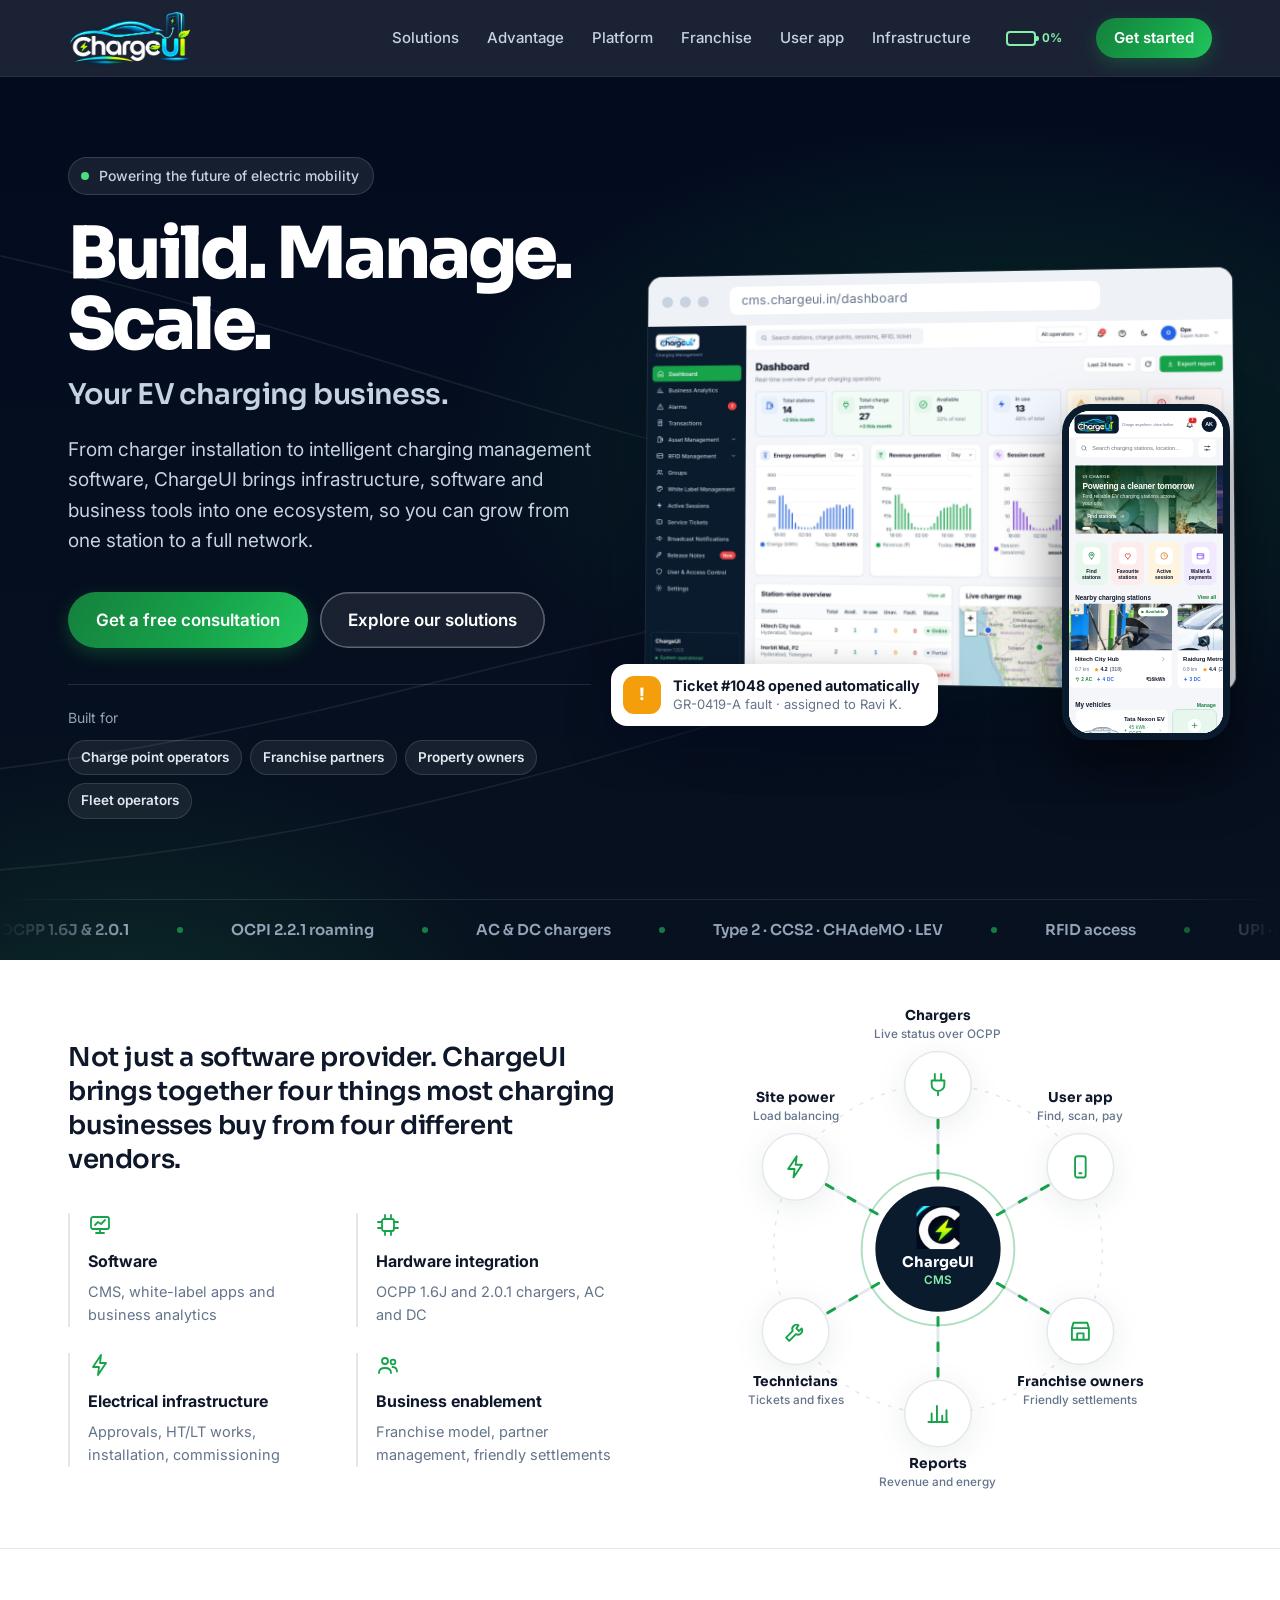
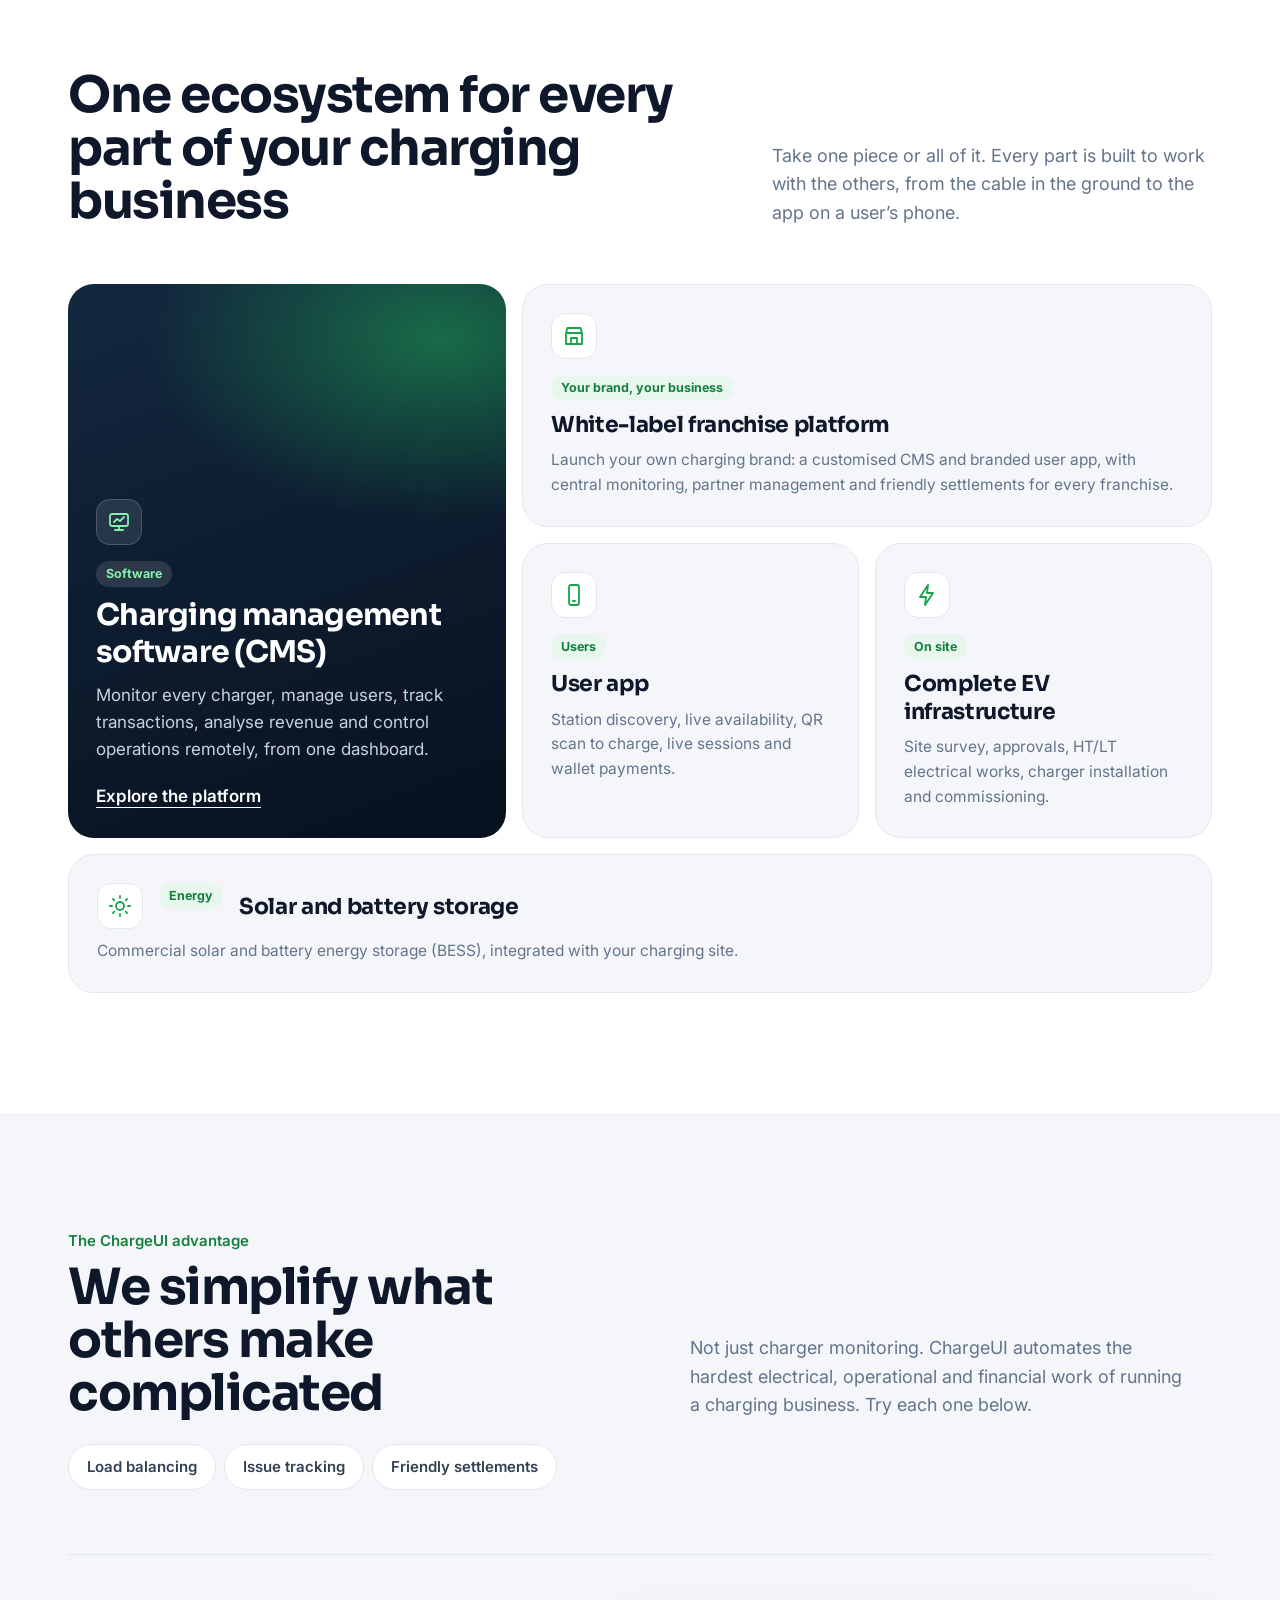
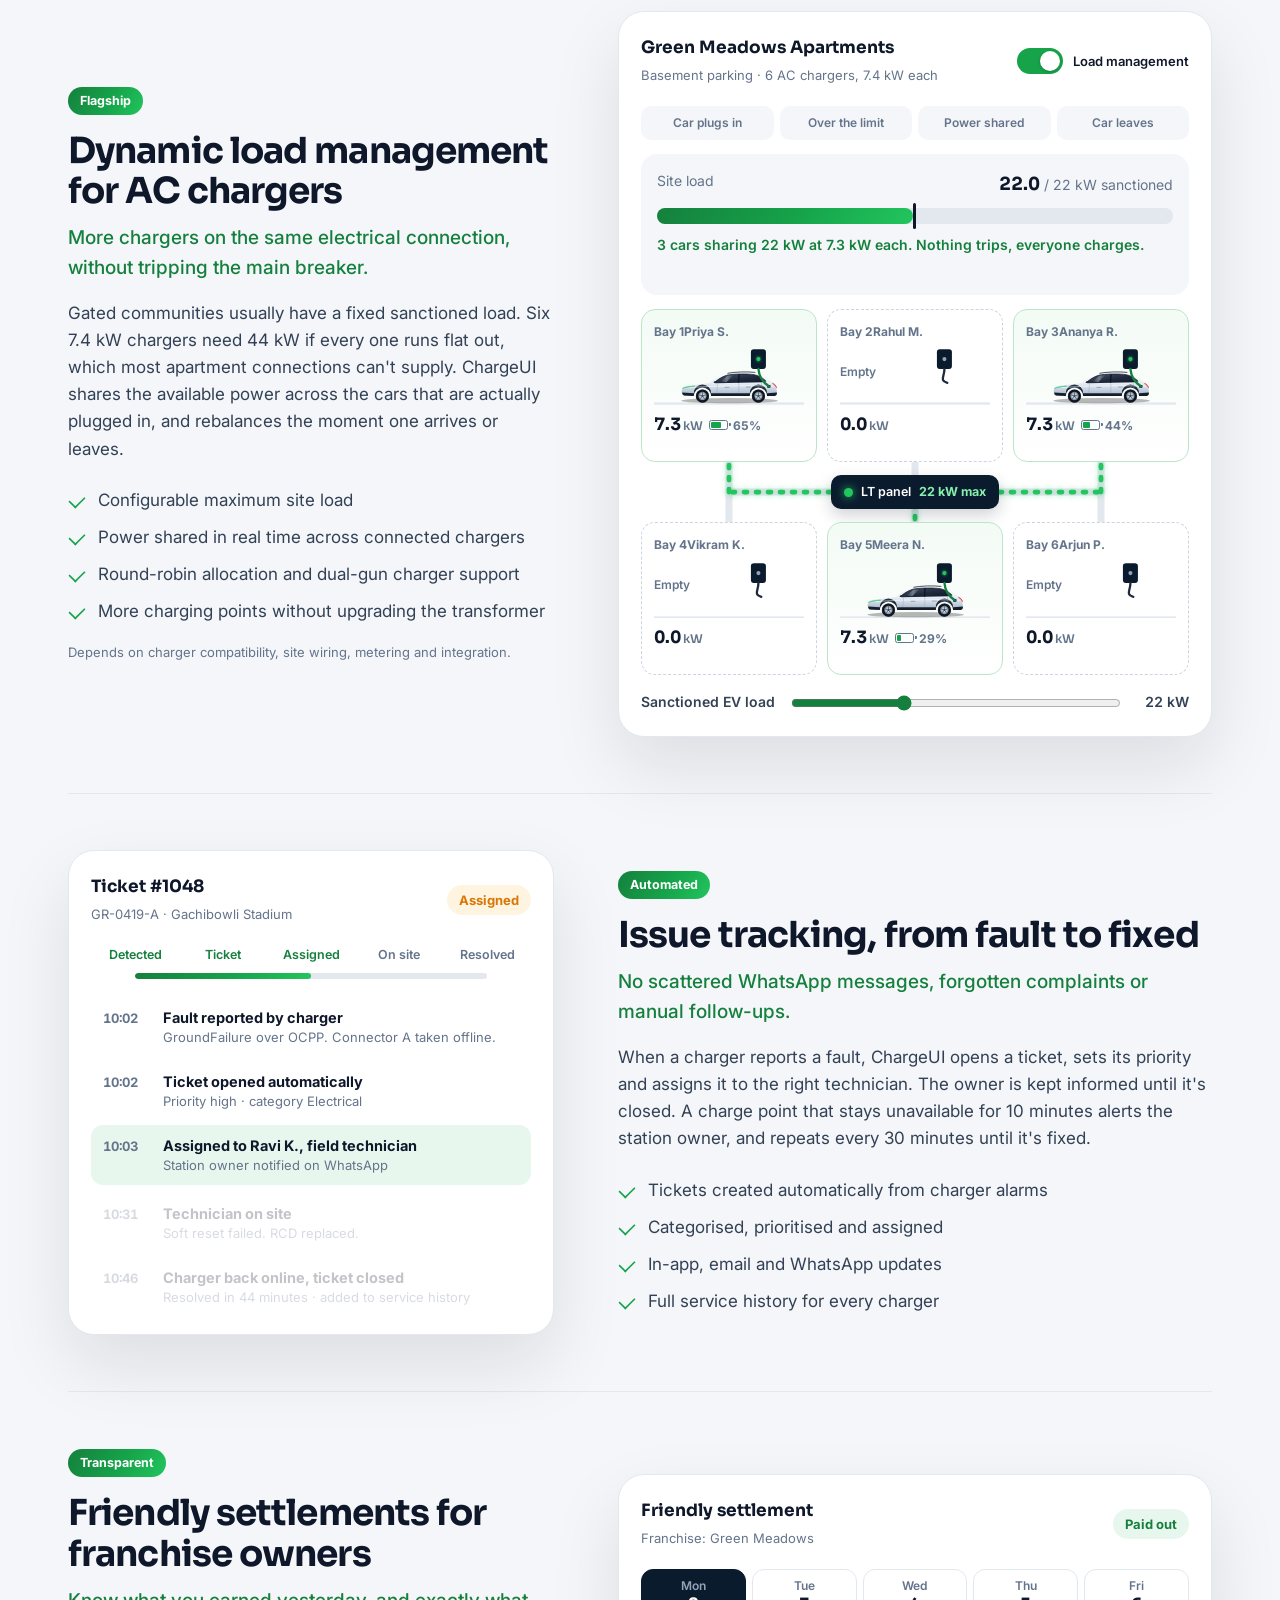
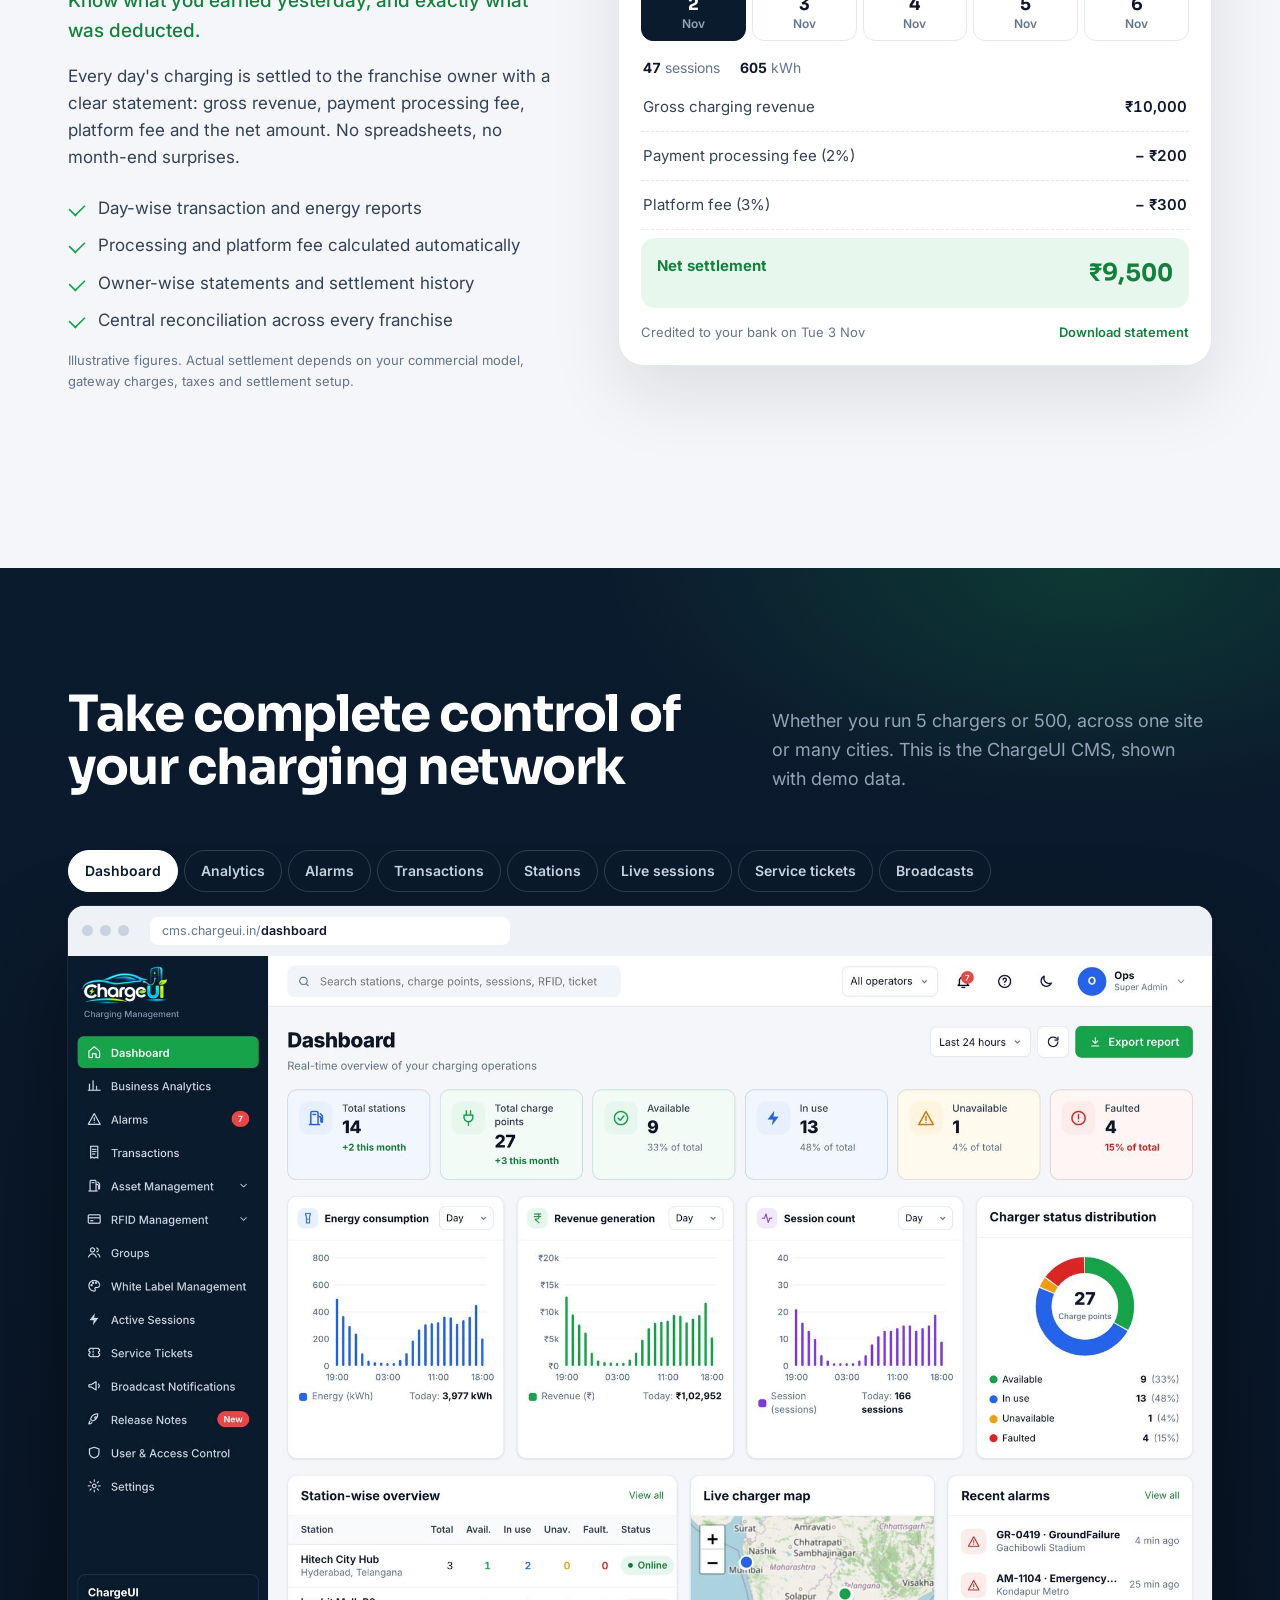
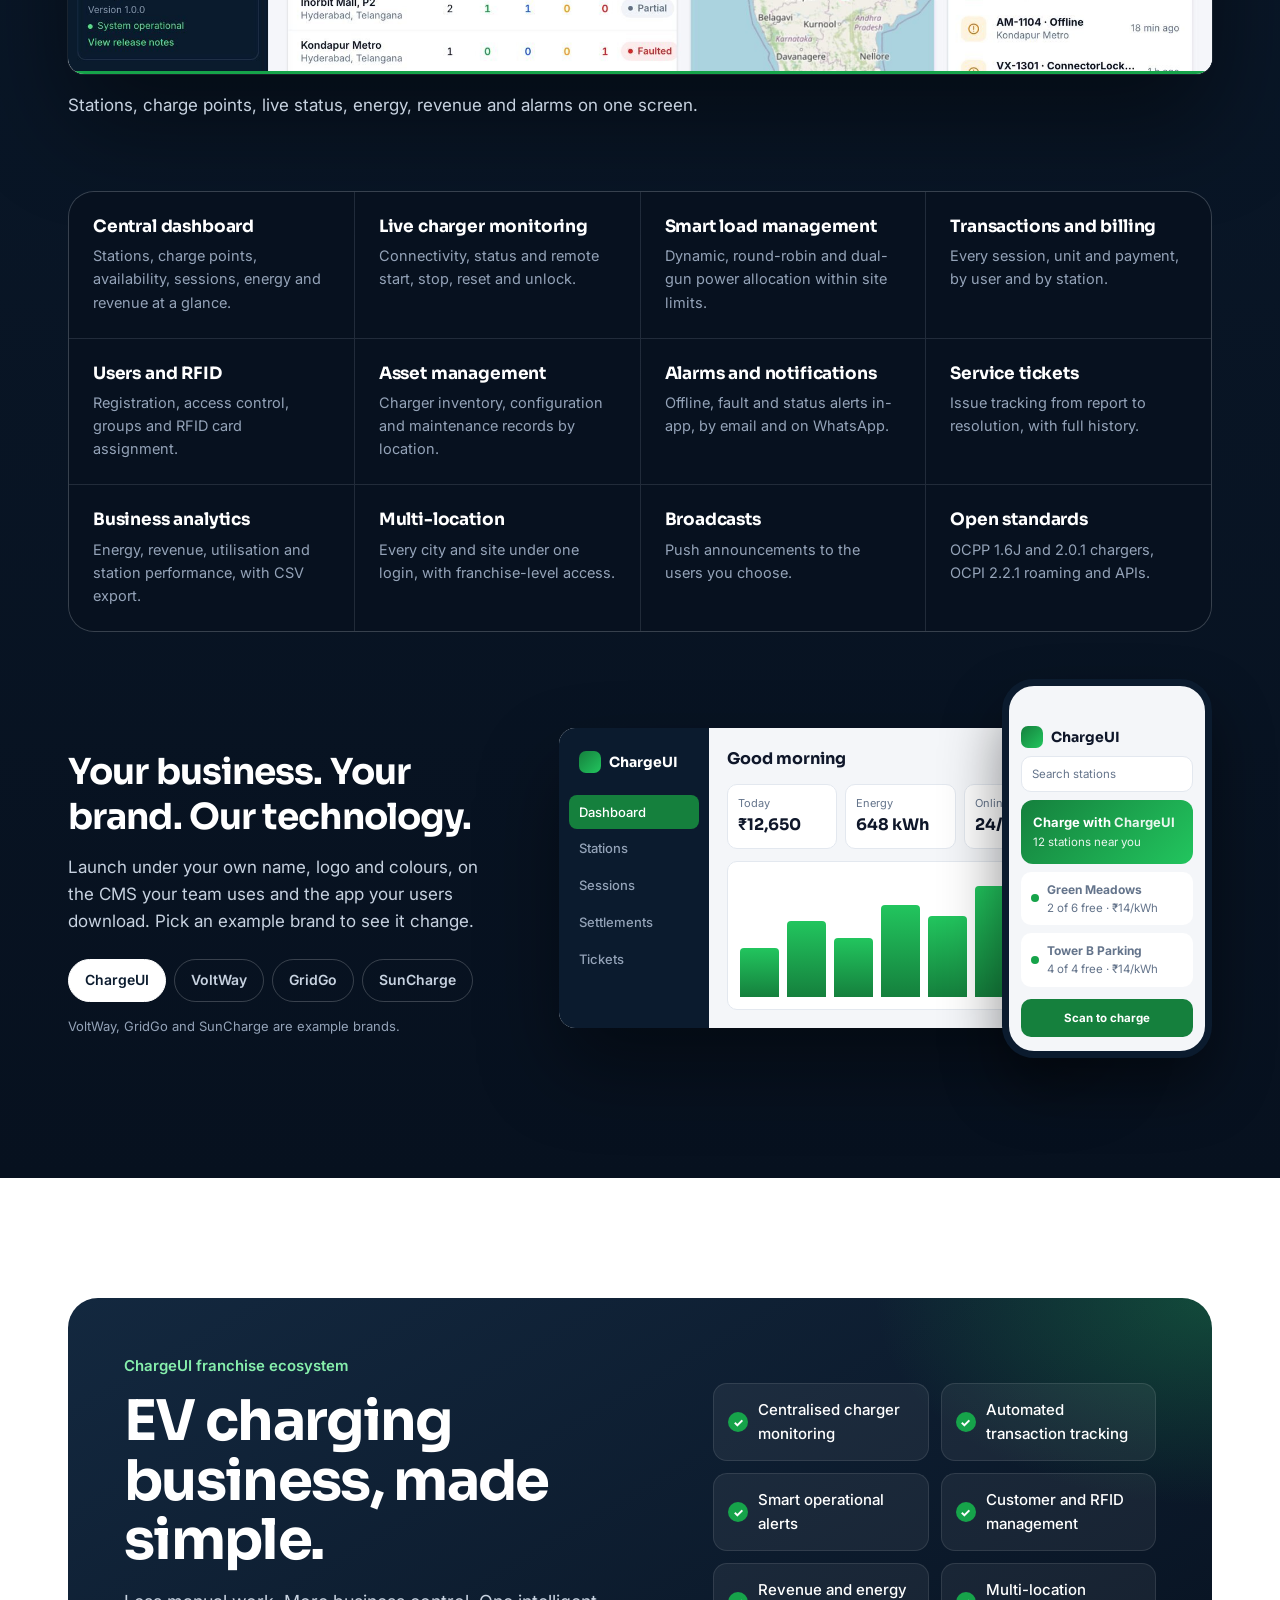
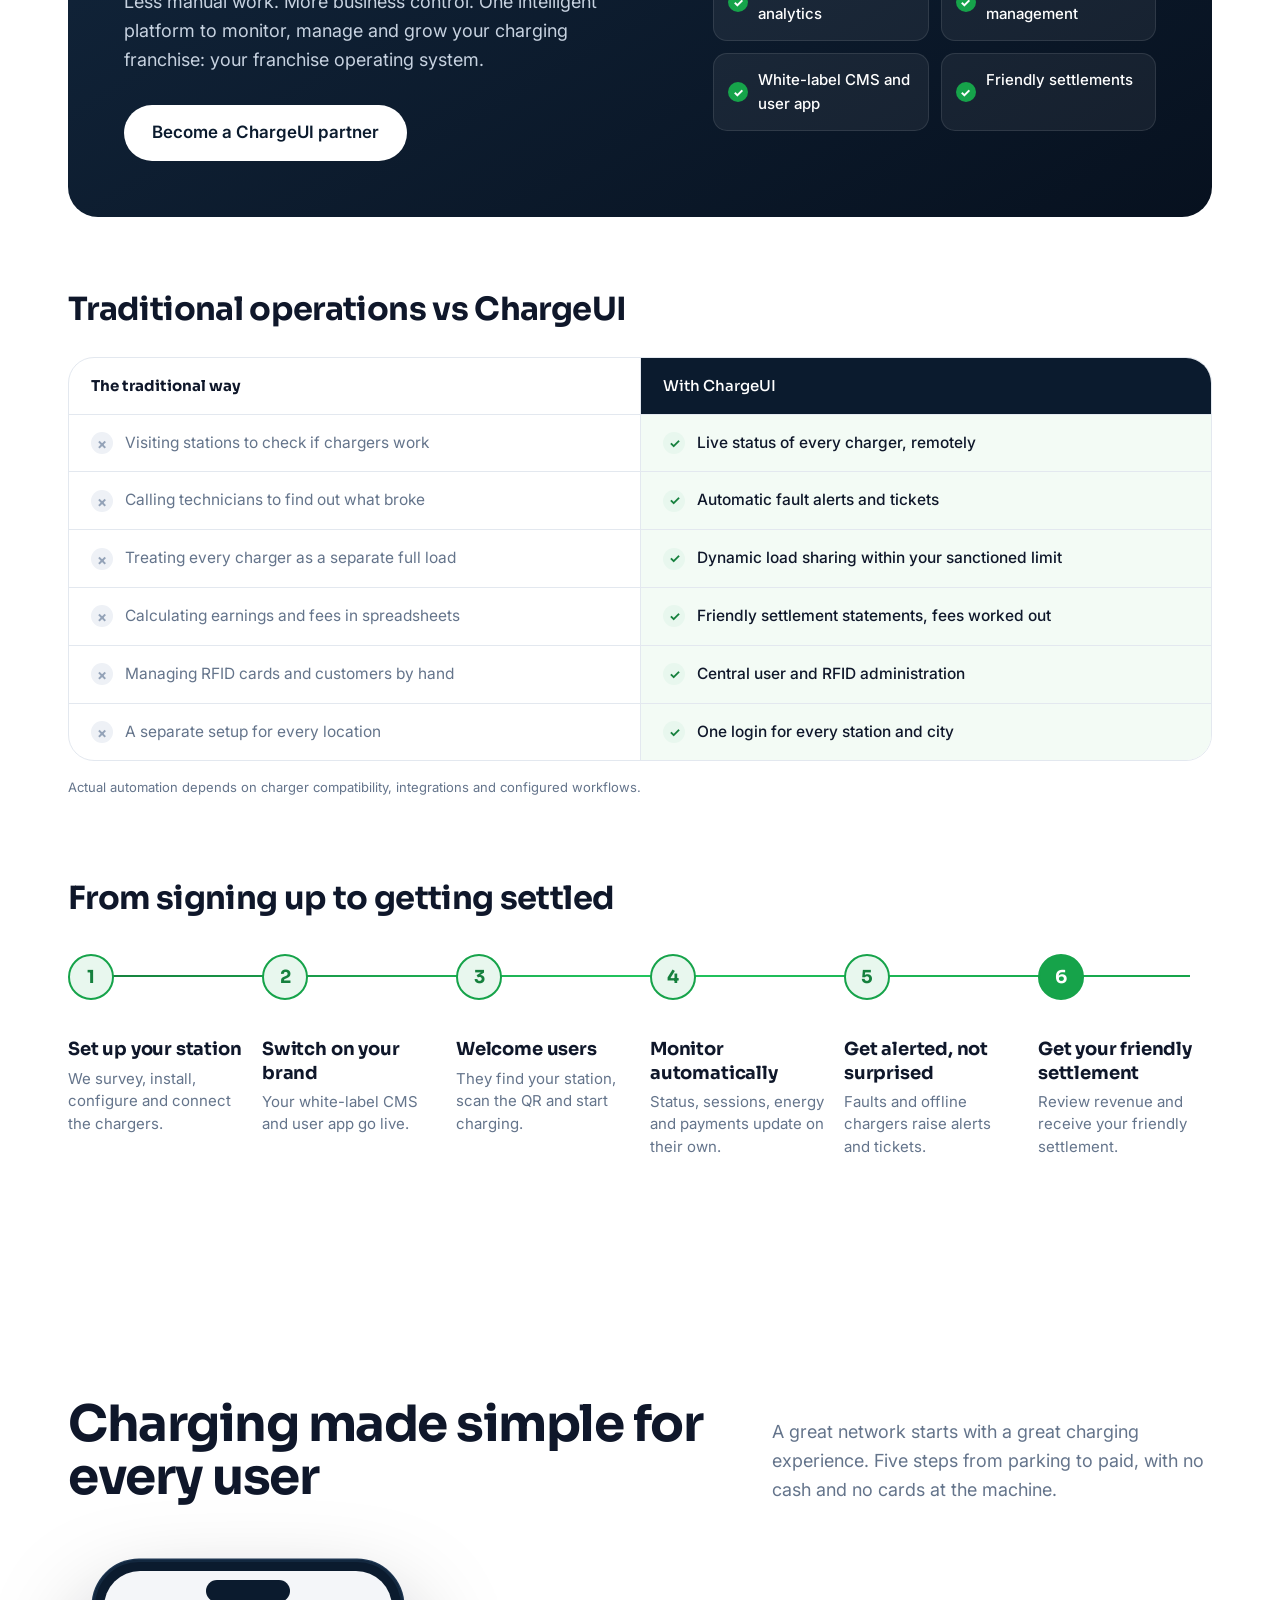
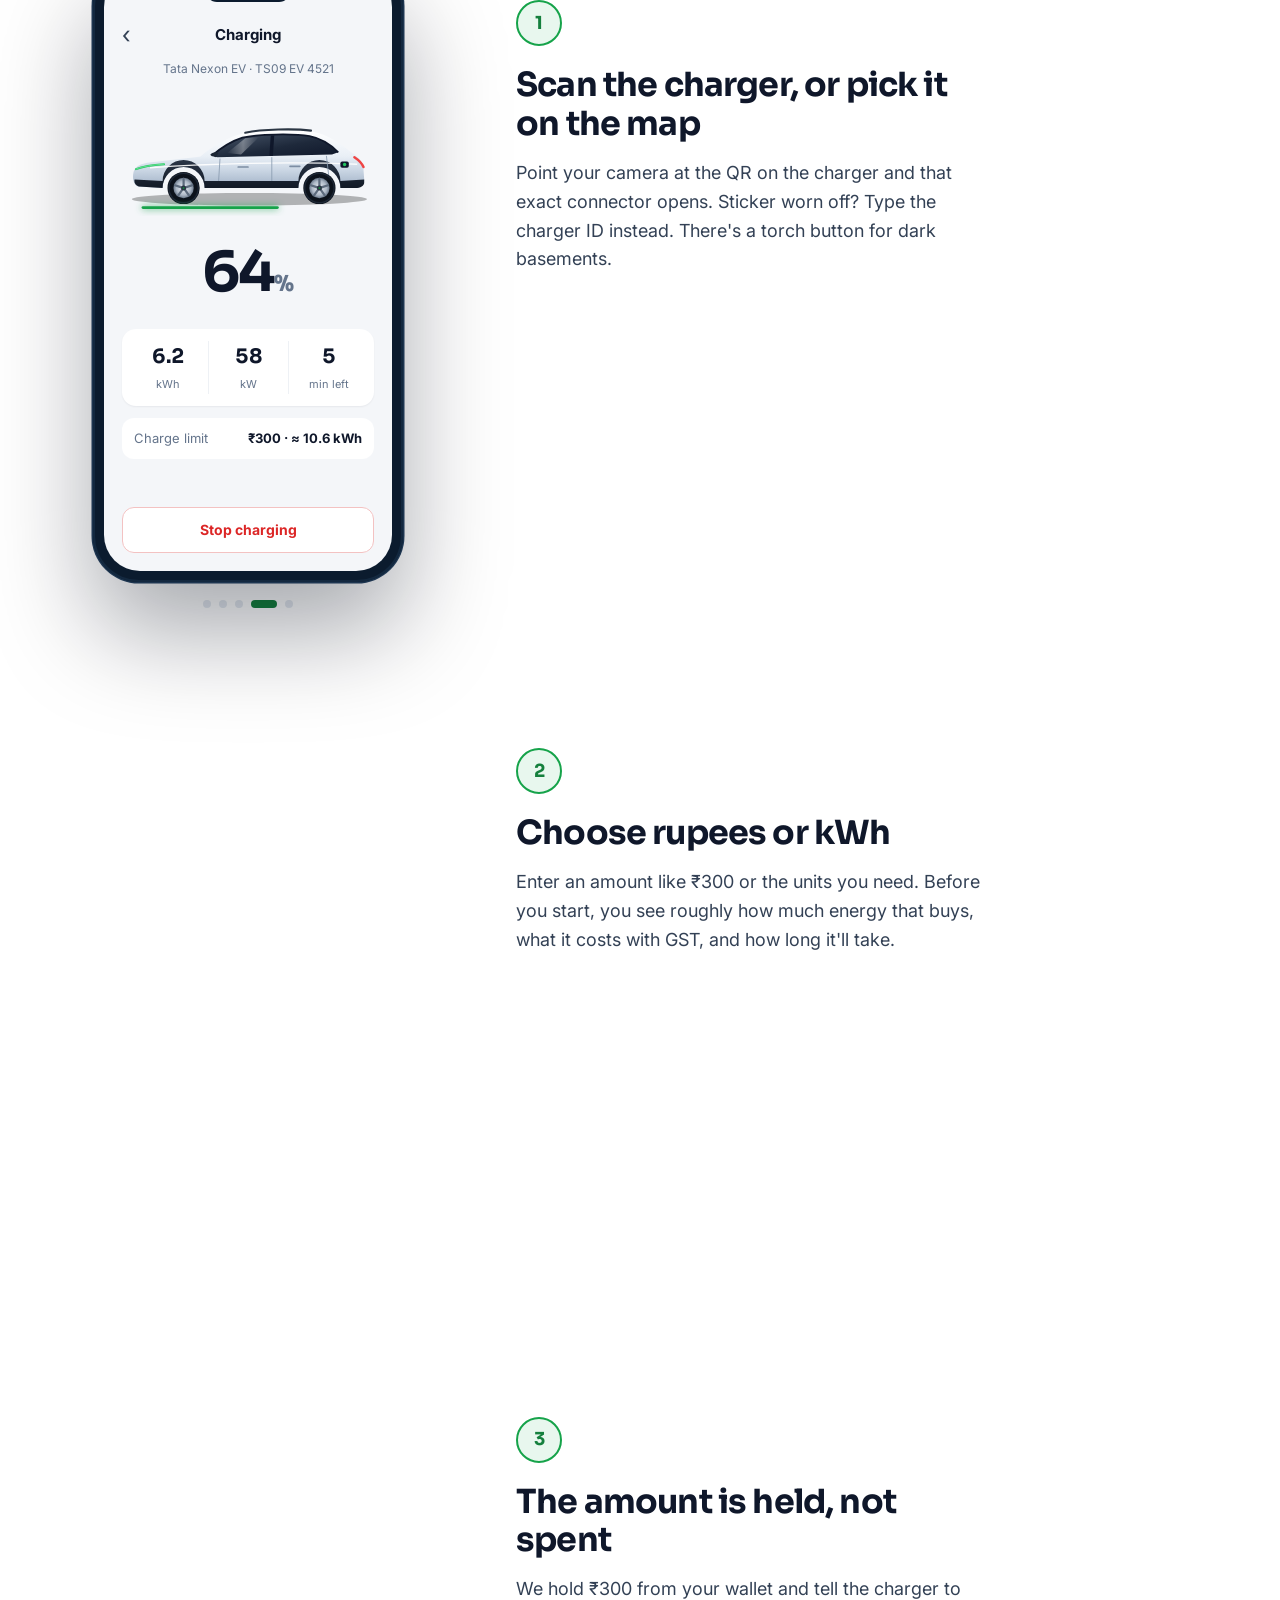
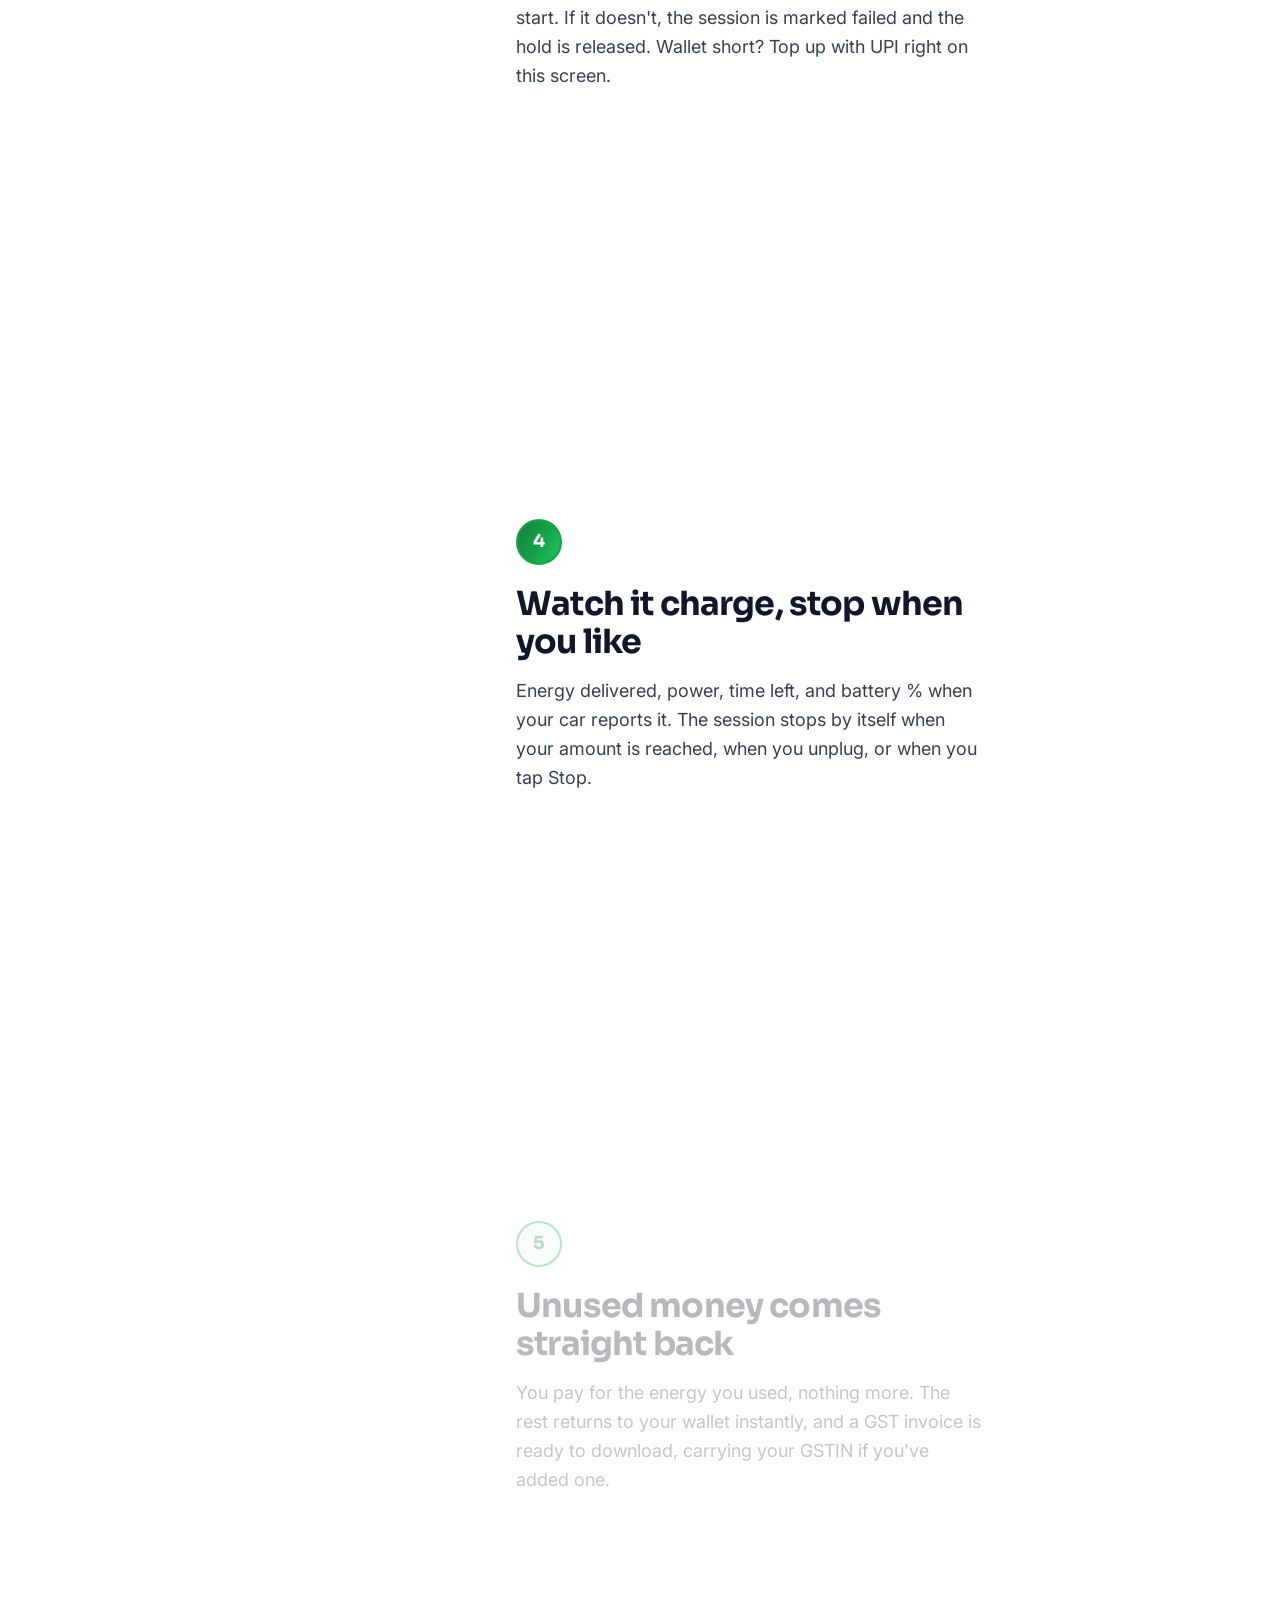
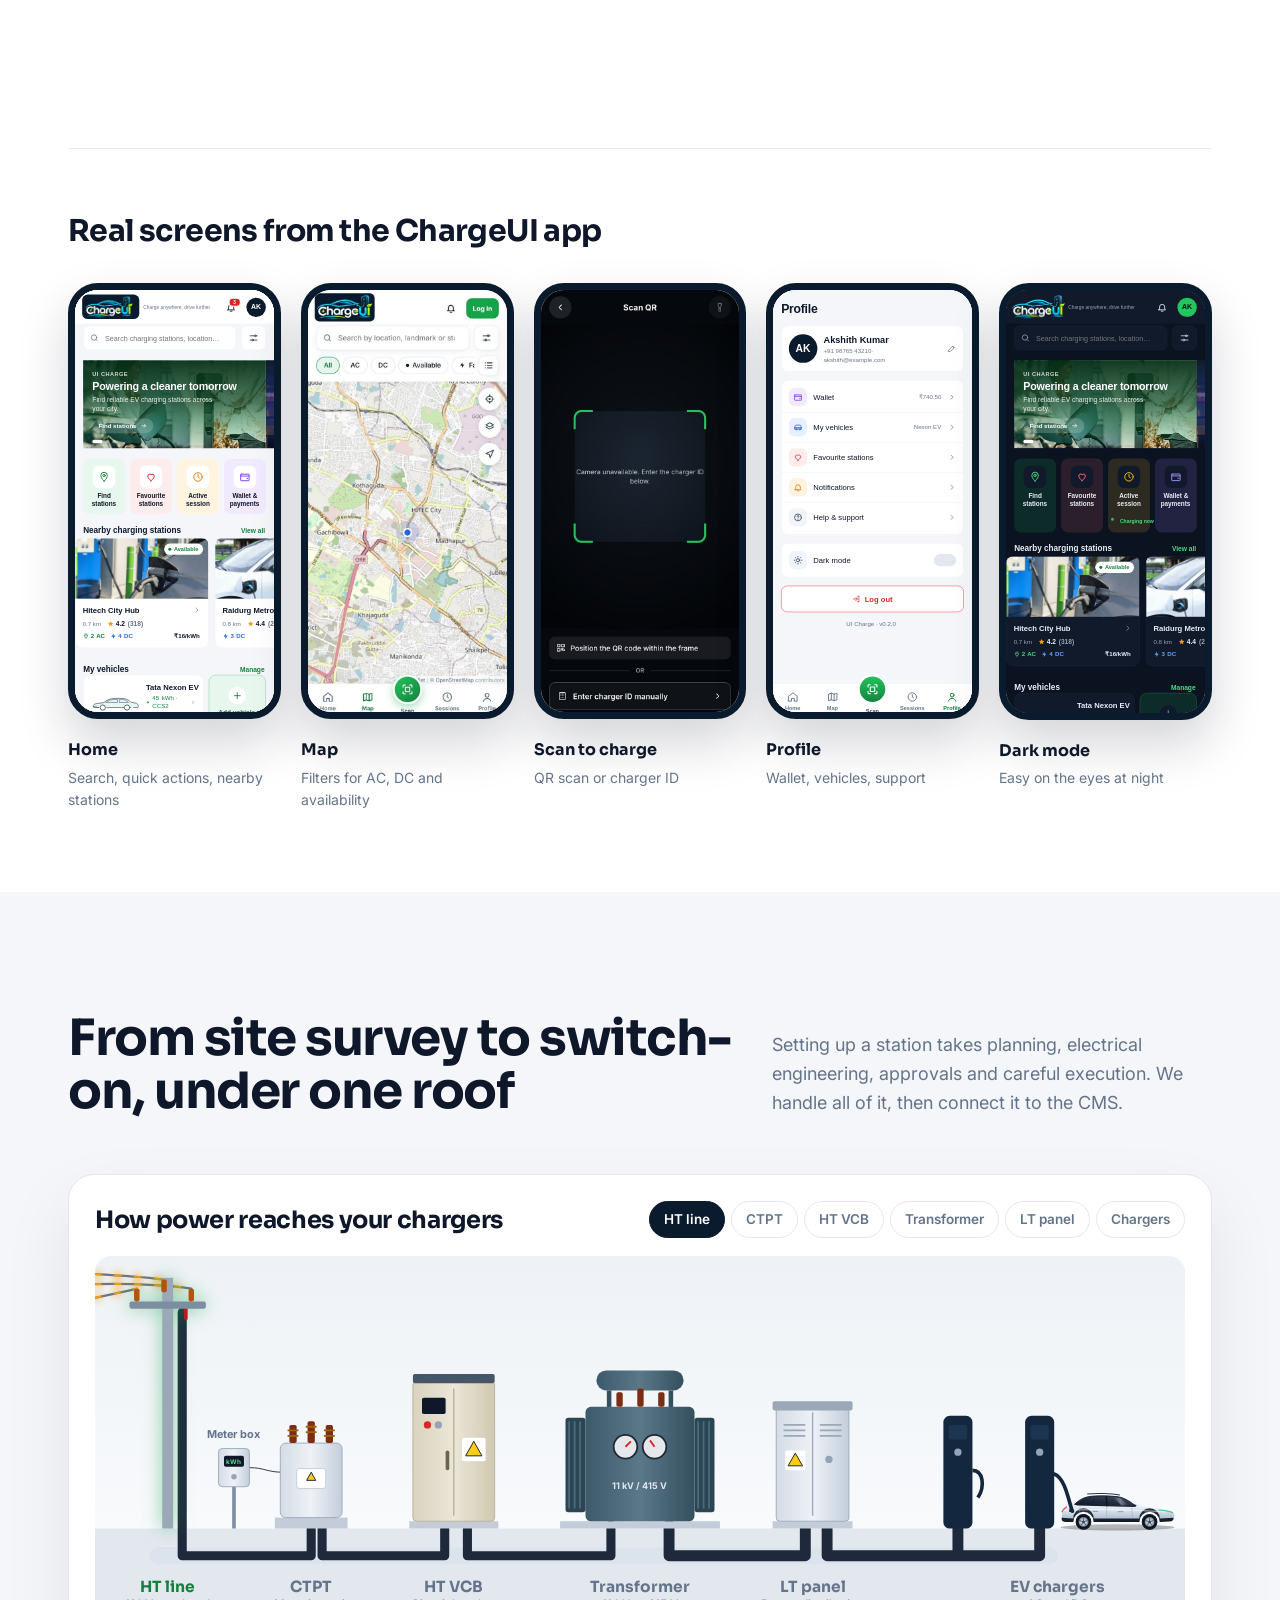
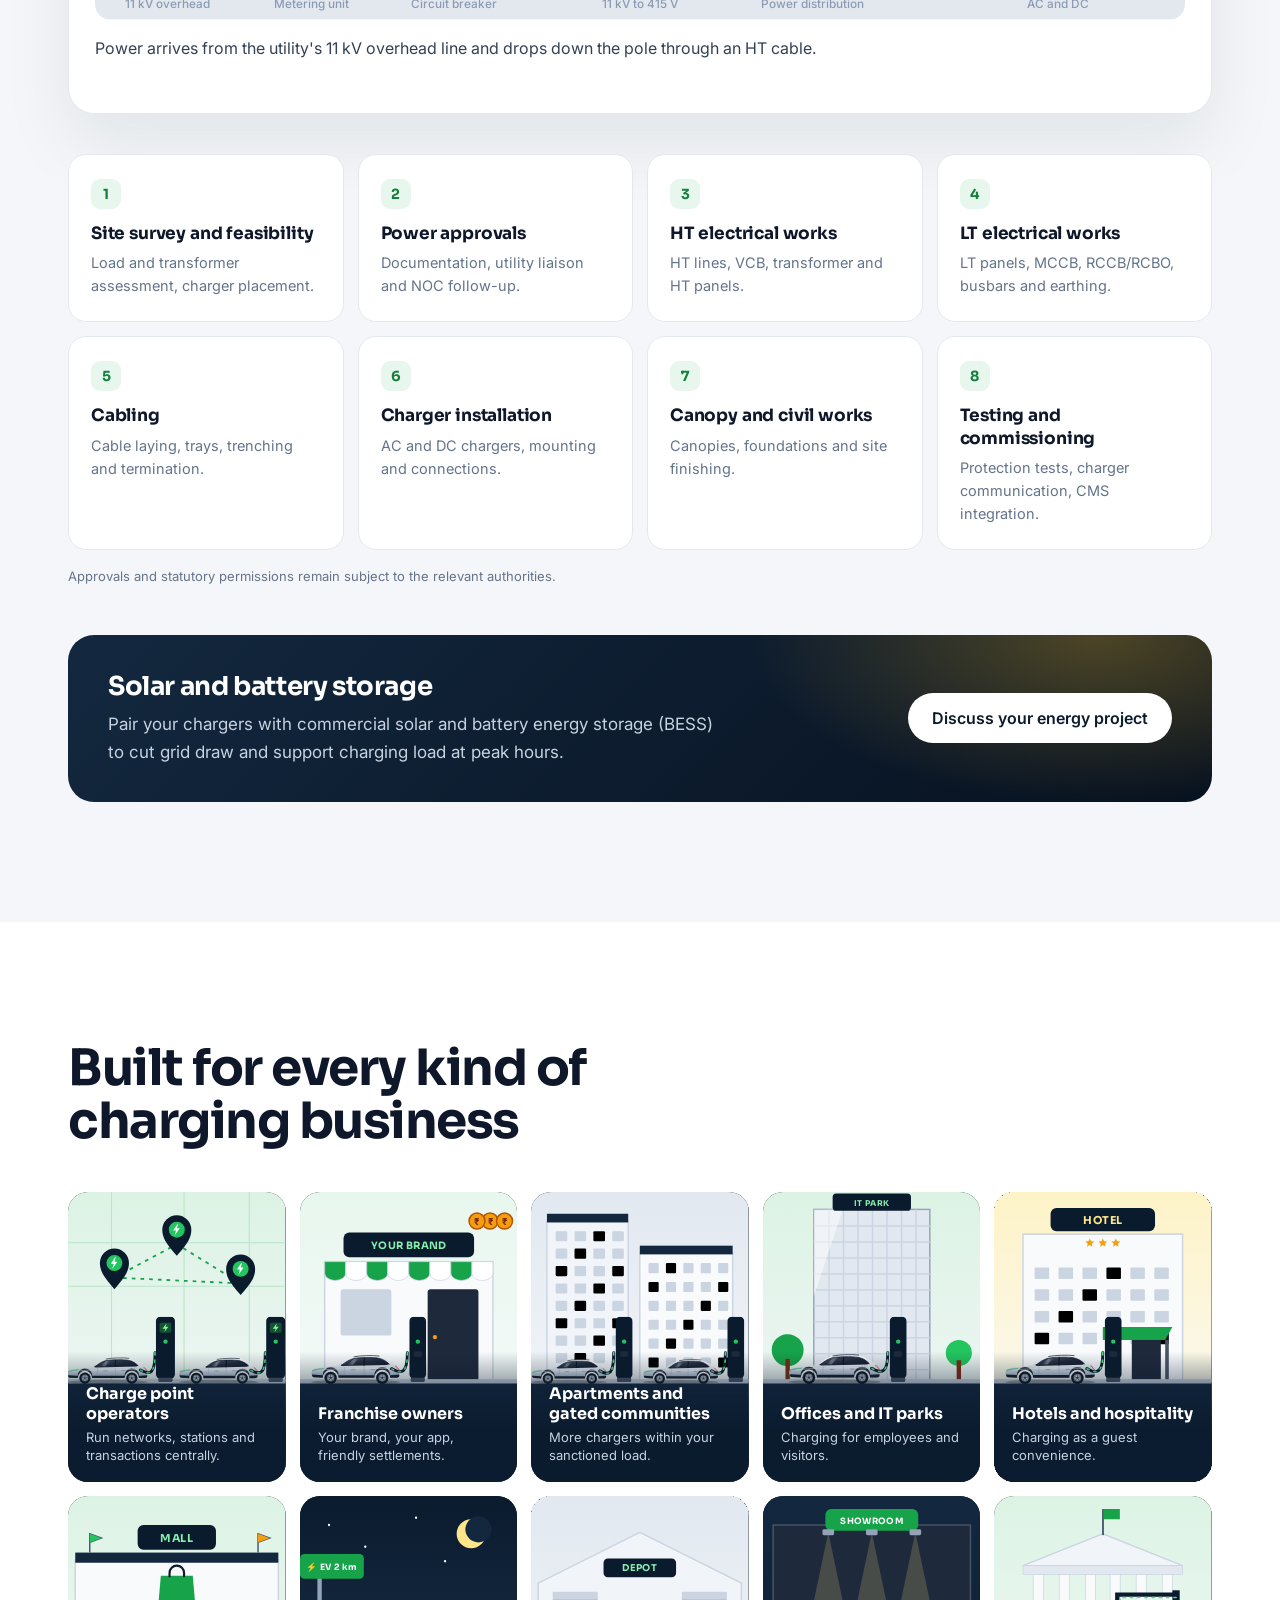
==== commit b5c9fe71: "Illustrations, new logo in screens, merged franchise offer, wording - Industry cards: animated 2D il" ====
--- a/index.html
+++ b/index.html
@@ -9,9 +9,9 @@
   <meta property="og:site_name" content="ChargeUI">
   <meta property="og:url" content="https://akshith-2002.github.io/chargeui-site/">
   <meta property="og:title" content="ChargeUI | Build. Manage. Scale. Your EV charging business.">
-  <meta property="og:description" content="Charging management software with AC load balancing, automated issue tracking and daily franchise settlements, plus white-label apps and complete EV infrastructure.">
-  <meta property="og:image" content="https://akshith-2002.github.io/chargeui-site/assets/og-image.jpg?v=2">
-  <meta property="og:image:secure_url" content="https://akshith-2002.github.io/chargeui-site/assets/og-image.jpg?v=2">
+  <meta property="og:description" content="Charging management software with AC load balancing, automated issue tracking and friendly franchise settlements, plus white-label apps and complete EV infrastructure.">
+  <meta property="og:image" content="https://akshith-2002.github.io/chargeui-site/assets/og-image.jpg?v=4">
+  <meta property="og:image:secure_url" content="https://akshith-2002.github.io/chargeui-site/assets/og-image.jpg?v=4">
   <meta property="og:image:type" content="image/jpeg">
   <meta property="og:image:width" content="1200">
   <meta property="og:image:height" content="630">
@@ -19,7 +19,7 @@
   <meta name="twitter:card" content="summary_large_image">
   <meta name="twitter:title" content="ChargeUI | Build. Manage. Scale. Your EV charging business.">
   <meta name="twitter:description" content="Charging management software, white-label apps, franchise tools and complete EV infrastructure.">
-  <meta name="twitter:image" content="https://akshith-2002.github.io/chargeui-site/assets/og-image.jpg?v=2">
+  <meta name="twitter:image" content="https://akshith-2002.github.io/chargeui-site/assets/og-image.jpg?v=4">
   <link rel="canonical" href="https://akshith-2002.github.io/chargeui-site/">
   <meta name="theme-color" content="#030b1f">
   <link rel="icon" href="assets/favicon.png?v=2">
@@ -27,7 +27,7 @@
   <link rel="preconnect" href="https://fonts.googleapis.com">
   <link rel="preconnect" href="https://fonts.gstatic.com" crossorigin>
   <link href="https://fonts.googleapis.com/css2?family=Sora:wght@500;600;700;800&family=Inter:wght@400;500;600;700&display=swap" rel="stylesheet">
-  <link rel="stylesheet" href="styles.css?v=16">
+  <link rel="stylesheet" href="styles.css?v=18">
 </head>
 <body>
 <svg width="0" height="0" style="position:absolute" aria-hidden="true" focusable="false">
@@ -201,7 +201,7 @@
       <li><svg class="ico"><use href="#i-cms"/></svg><b>Software</b><span>CMS, white-label apps and business analytics</span></li>
       <li><svg class="ico"><use href="#i-chip"/></svg><b>Hardware integration</b><span>OCPP 1.6J and 2.0.1 chargers, AC and DC</span></li>
       <li><svg class="ico"><use href="#i-bolt"/></svg><b>Electrical infrastructure</b><span>Approvals, HT/LT works, installation, commissioning</span></li>
-      <li><svg class="ico"><use href="#i-people"/></svg><b>Business enablement</b><span>Franchise model, partner management, daily settlements</span></li>
+      <li><svg class="ico"><use href="#i-people"/></svg><b>Business enablement</b><span>Franchise model, partner management, friendly settlements</span></li>
     </ul>
     </div>
     <figure class="hub" aria-label="Diagram: the ChargeUI CMS at the centre, connected to chargers, the user app, franchise owners, reports, technicians and site power, with data flowing between them.">
@@ -228,7 +228,7 @@
           <circle cx="425.5" cy="314.0" r="34" class="hn-c"/>
           <use href="#i-franchise" x="412.5" y="301.0" width="26" height="26" class="hn-i"/>
           <text x="425.5" y="370.0" class="hn-t">Franchise owners</text>
-          <text x="425.5" y="388.0" class="hn-s">Daily settlements</text>
+          <text x="425.5" y="388.0" class="hn-s">Friendly settlements</text>
         </g><g class="hub-node" style="--k:3">
           <circle cx="280.0" cy="398.0" r="34" class="hn-c"/>
           <use href="#i-chart" x="267.0" y="385.0" width="26" height="26" class="hn-i"/>
@@ -265,15 +265,10 @@
         <p>Monitor every charger, manage users, track transactions, analyse revenue and control operations remotely, from one dashboard.</p>
         <a href="#platform" class="p-link">Explore the platform</a>
       </article>
-      <article class="pillar">
-        <span class="p-ico"><svg class="ico"><use href="#i-brand"/></svg></span><span class="p-tag">Your brand</span>
-        <h3>White-label platform</h3>
-        <p>Launch your own charging brand with a customised CMS, a branded user app and partner management.</p>
-      </article>
-      <article class="pillar">
-        <span class="p-ico"><svg class="ico"><use href="#i-franchise"/></svg></span><span class="p-tag">Business</span>
-        <h3>Franchise enablement</h3>
-        <p>Give franchise partners their own branded ecosystem, central monitoring and daily settlements.</p>
+      <article class="pillar pillar-merged">
+        <span class="p-ico"><svg class="ico"><use href="#i-franchise"/></svg></span><span class="p-tag">Your brand, your business</span>
+        <h3>White-label franchise platform</h3>
+        <p>Launch your own charging brand: a customised CMS and branded user app, with central monitoring, partner management and friendly settlements for every franchise.</p>
       </article>
       <article class="pillar">
         <span class="p-ico"><svg class="ico"><use href="#i-app"/></svg></span><span class="p-tag">Users</span>
@@ -303,7 +298,7 @@
       <div class="usp-tabs" role="tablist" aria-label="ChargeUI advantages">
         <a href="#usp-load" class="utab">Load balancing</a>
         <a href="#usp-issues" class="utab">Issue tracking</a>
-        <a href="#usp-settle" class="utab">Daily settlements</a>
+        <a href="#usp-settle" class="utab">Friendly settlements</a>
       </div>
     </div>
 
@@ -394,11 +389,11 @@
       </div>
     </article>
 
-    <!-- USP 3: Daily settlement -->
+    <!-- USP 3: Friendly settlement -->
     <article class="usp-block" id="usp-settle">
       <div class="usp-copy">
         <span class="flag">Transparent</span>
-        <h3>Day-to-day settlements for franchise owners</h3>
+        <h3>Friendly settlements for franchise owners</h3>
         <p class="usp-sub">Know what you earned yesterday, and exactly what was deducted.</p>
         <p>Every day's charging is settled to the franchise owner with a clear statement: gross revenue, payment processing fee, platform fee and the net amount. No spreadsheets, no month-end surprises.</p>
         <ul class="ticks">
@@ -410,9 +405,9 @@
         <p class="fine">Illustrative figures. Actual settlement depends on your commercial model, gateway charges, taxes and settlement setup.</p>
       </div>
 
-      <div class="demo st" id="st" aria-label="Example daily settlement statement">
+      <div class="demo st" id="st" aria-label="Example friendly settlement statement">
         <div class="demo-top">
-          <div><b>Daily settlement</b><span>Franchise: Green Meadows</span></div>
+          <div><b>Friendly settlement</b><span>Franchise: Green Meadows</span></div>
           <span class="st-status" id="st-status">Paid out</span>
         </div>
         <div class="st-days" id="st-days" role="tablist" aria-label="Choose a day"></div>
@@ -515,7 +510,7 @@
         <li>Revenue and energy analytics</li>
         <li>Multi-location management</li>
         <li>White-label CMS and user app</li>
-        <li>Daily settlements</li>
+        <li>Friendly settlements</li>
       </ul>
     </div>
 
@@ -526,7 +521,7 @@
         <div class="vs-row" role="row"><span role="cell">Visiting stations to check if chargers work</span><span role="cell">Live status of every charger, remotely</span></div>
         <div class="vs-row" role="row"><span role="cell">Calling technicians to find out what broke</span><span role="cell">Automatic fault alerts and tickets</span></div>
         <div class="vs-row" role="row"><span role="cell">Treating every charger as a separate full load</span><span role="cell">Dynamic load sharing within your sanctioned limit</span></div>
-        <div class="vs-row" role="row"><span role="cell">Calculating earnings and fees in spreadsheets</span><span role="cell">Daily settlement statements, fees worked out</span></div>
+        <div class="vs-row" role="row"><span role="cell">Calculating earnings and fees in spreadsheets</span><span role="cell">Friendly settlement statements, fees worked out</span></div>
         <div class="vs-row" role="row"><span role="cell">Managing RFID cards and customers by hand</span><span role="cell">Central user and RFID administration</span></div>
         <div class="vs-row" role="row"><span role="cell">A separate setup for every location</span><span role="cell">One login for every station and city</span></div>
       </div>
@@ -541,7 +536,7 @@
         <li><span class="step-n">3</span><h4>Welcome users</h4><p>They find your station, scan the QR and start charging.</p></li>
         <li><span class="step-n">4</span><h4>Monitor automatically</h4><p>Status, sessions, energy and payments update on their own.</p></li>
         <li><span class="step-n">5</span><h4>Get alerted, not surprised</h4><p>Faults and offline chargers raise alerts and tickets.</p></li>
-        <li><span class="step-n">6</span><h4>Get settled daily</h4><p>Review revenue and receive your daily settlement.</p></li>
+        <li><span class="step-n">6</span><h4>Get your friendly settlement</h4><p>Review revenue and receive your friendly settlement.</p></li>
       </ol>
     </div>
   </div>
@@ -859,19 +854,25 @@
 <section class="inds" id="industries">
   <div class="wrap">
     <h2>Built for every kind of charging business</h2>
+    <svg width="0" height="0" style="position:absolute" aria-hidden="true" focusable="false"><defs>
+  <symbol id="ill-post" viewBox="0 0 40 110"><rect x="4" y="0" width="32" height="104" rx="7" fill="#0b1b2e"/><rect x="10" y="10" width="20" height="17" rx="3" fill="#14532d"/><path d="M21 12 l-6 8 h5 l-2 6 7-9 h-5 l2-5z" fill="#86efac"/><rect x="8" y="103" width="24" height="7" rx="2" fill="#475569"/></symbol>
+  <symbol id="ill-post-ac" viewBox="0 0 40 110"><rect x="6" y="0" width="28" height="104" rx="7" fill="#0b1b2e"/><rect x="13" y="58" width="14" height="10" rx="3" fill="#1e293b"/><rect x="8" y="103" width="24" height="7" rx="2" fill="#475569"/></symbol>
+  <symbol id="ill-van" viewBox="0 0 200 100"><path d="M8 20 h120 l34 30 c10 2 30 6 30 22 v14 h-192z" fill="#f8fafc" stroke="#cbd5e1" stroke-width="2"/><path d="M132 28 l26 24 h-26z" fill="#1e293b"/><rect x="8" y="58" width="184" height="6" fill="#16a34a"/><circle cx="48" cy="86" r="12" fill="#0f172a" stroke="#fff" stroke-width="4"/><circle cx="160" cy="86" r="12" fill="#0f172a" stroke="#fff" stroke-width="4"/><text x="60" y="48" font-family="Sora, sans-serif" font-size="13" font-weight="700" fill="#16a34a">⚡ EV</text></symbol>
+  <symbol id="ill-bus" viewBox="0 0 240 100"><rect x="2" y="10" width="236" height="76" rx="12" fill="#f8fafc" stroke="#cbd5e1" stroke-width="2"/><rect x="2" y="62" width="236" height="10" fill="#16a34a"/><g fill="#1e293b"><rect x="14" y="20" width="30" height="30" rx="4"/><rect x="52" y="20" width="30" height="30" rx="4"/><rect x="90" y="20" width="30" height="30" rx="4"/><rect x="128" y="20" width="30" height="30" rx="4"/><rect x="166" y="20" width="30" height="30" rx="4"/><rect x="204" y="20" width="26" height="40" rx="4"/></g><circle cx="50" cy="88" r="12" fill="#0f172a" stroke="#fff" stroke-width="4"/><circle cx="190" cy="88" r="12" fill="#0f172a" stroke="#fff" stroke-width="4"/></symbol>
+</defs></svg>
     <ul class="ind-cards">
-      <li><img src="assets/industries/cpo.jpg" alt="Row of public EV fast chargers" loading="lazy" style="object-position:center"><div><b>Charge point operators</b><span>Run networks, stations and transactions centrally.</span></div></li>
-      <li><img src="assets/industries/franchise.jpg" alt="Business owner plugging in an electric car" loading="lazy" style="object-position:center"><div><b>Franchise owners</b><span>Your brand, your app, daily settlements.</span></div></li>
-      <li><img src="assets/industries/apartments.jpg" alt="Electric cars charging in a residential basement car park" loading="lazy" style="object-position:center"><div><b>Apartments and gated communities</b><span>More chargers within your sanctioned load.</span></div></li>
-      <li><img src="assets/industries/offices.jpg" alt="Employee charging an electric car in an office car park" loading="lazy" style="object-position:center"><div><b>Offices and IT parks</b><span>Charging for employees and visitors.</span></div></li>
-      <li><img src="assets/industries/hotels.jpg" alt="Car at a hotel entrance" loading="lazy" style="object-position:35% center"><div><b>Hotels and hospitality</b><span>Charging as a guest convenience.</span></div></li>
-      <li><img src="assets/industries/malls.jpg" alt="EV fast charger at a retail area" loading="lazy" style="object-position:center"><div><b>Malls and retail</b><span>Infrastructure that brings shoppers in.</span></div></li>
-      <li><img src="assets/industries/highways.jpg" alt="Roadside DC fast charger at night" loading="lazy" style="object-position:25% center"><div><b>Highways and fuel stations</b><span>Fast charging for intercity travel.</span></div></li>
-      <li><img src="assets/industries/fleets.jpg" alt="Electric van at a charging station" loading="lazy" style="object-position:center"><div><b>Fleets and logistics</b><span>Monitor fleet charging and costs.</span></div></li>
-      <li><img src="assets/industries/dealerships.jpg" alt="Electric SUV on display in a showroom" loading="lazy" style="object-position:center"><div><b>Automotive dealerships</b><span>Charging for deliveries and customers.</span></div></li>
-      <li><img src="assets/industries/government.jpg" alt="Public electric bus charging station" loading="lazy" style="object-position:center"><div><b>Government and institutions</b><span>Public charging infrastructure projects.</span></div></li>
+      <li class="ill"><svg class="ind-ill" viewBox="0 0 300 400" preserveAspectRatio="xMidYMid slice" aria-hidden="true"><defs><linearGradient id="isk1" x1="0" y1="0" x2="0" y2="1"><stop offset="0" stop-color="#dcf3e4"/><stop offset="1" stop-color="#f4f6f9"/></linearGradient></defs><rect width="300" height="400" fill="url(#isk1)"/><g stroke="#bbe5c8" stroke-width="1.5" fill="none"><path d="M0 70 H300 M0 130 H300 M60 0 V262 M160 0 V262 M250 0 V262"/></g><g><path class="ill-link" d="M64 118 L150 72 L238 126"/><path class="ill-link" d="M64 118 L238 126"/></g><g class="ill-bob" style="animation-delay:-0s"><path d="M64 134 c-16 -18 -20 -26 -20 -36 a20 20 0 0 1 40 0 c0 10 -4 18 -20 36z" fill="#0b1b2e"/><circle cx="64" cy="98" r="11" fill="#22c55e"/><path transform="translate(59 90)" d="M6 0 L0 9 h4 l-2 7 L9 6 h-4 l2-6z" fill="#fff"/></g><g class="ill-bob" style="animation-delay:-1s"><path d="M150 88 c-16 -18 -20 -26 -20 -36 a20 20 0 0 1 40 0 c0 10 -4 18 -20 36z" fill="#0b1b2e"/><circle cx="150" cy="52" r="11" fill="#22c55e"/><path transform="translate(145 44)" d="M6 0 L0 9 h4 l-2 7 L9 6 h-4 l2-6z" fill="#fff"/></g><g class="ill-bob" style="animation-delay:-2s"><path d="M238 142 c-16 -18 -20 -26 -20 -36 a20 20 0 0 1 40 0 c0 10 -4 18 -20 36z" fill="#0b1b2e"/><circle cx="238" cy="106" r="11" fill="#22c55e"/><path transform="translate(233 98)" d="M6 0 L0 9 h4 l-2 7 L9 6 h-4 l2-6z" fill="#fff"/></g><rect y="262" width="300" height="138" fill="#13283f"/><rect y="258" width="300" height="6" fill="#cbd5e1"/><use href="#ev-car" x="-6" y="213.3" width="120" height="53.3"/><use href="#ill-post" x="118" y="172" width="32.7" height="90"/><circle cx="134.4" cy="206.2" r="3" class="ill-led"/><path class="ill-cable" d="M120.0 221.5 C 120.0 249.5, 114.0 253.5, 100.0 245.5"/><path class="ill-flow" d="M120.0 221.5 C 120.0 249.5, 114.0 253.5, 100.0 245.5"/><use href="#ev-car" x="148" y="214.1" width="118" height="52.4"/><use href="#ill-post" x="270" y="172" width="32.7" height="90"/><circle cx="286.4" cy="206.2" r="3" class="ill-led"/><path class="ill-cable" d="M272.0 221.5 C 272.0 249.5, 266.2 253.8, 252.2 245.8"/><path class="ill-flow" d="M272.0 221.5 C 272.0 249.5, 266.2 253.8, 252.2 245.8"/></svg><div><b>Charge point operators</b><span>Run networks, stations and transactions centrally.</span></div></li>
+      <li class="ill"><svg class="ind-ill" viewBox="0 0 300 400" preserveAspectRatio="xMidYMid slice" aria-hidden="true"><defs><linearGradient id="isk2" x1="0" y1="0" x2="0" y2="1"><stop offset="0" stop-color="#e8f7ee"/><stop offset="1" stop-color="#f8fafc"/></linearGradient></defs><rect width="300" height="400" fill="url(#isk2)"/><rect x="34" y="96" width="232" height="166" fill="#f8fafc" stroke="#cbd5e1" stroke-width="2"/><rect x="60" y="56" width="180" height="34" rx="8" fill="#0b1b2e"/><text x="150" y="78" font-family="Sora, sans-serif" font-size="14" font-weight="700" fill="#86efac" text-anchor="middle" letter-spacing=".04em">YOUR BRAND</text><path d="M34 96 h29 v16 a14.5 10 0 0 1 -29 0z" fill="#16a34a" stroke="#cbd5e1"/><path d="M63 96 h29 v16 a14.5 10 0 0 1 -29 0z" fill="#ffffff" stroke="#cbd5e1"/><path d="M92 96 h29 v16 a14.5 10 0 0 1 -29 0z" fill="#16a34a" stroke="#cbd5e1"/><path d="M121 96 h29 v16 a14.5 10 0 0 1 -29 0z" fill="#ffffff" stroke="#cbd5e1"/><path d="M150 96 h29 v16 a14.5 10 0 0 1 -29 0z" fill="#16a34a" stroke="#cbd5e1"/><path d="M179 96 h29 v16 a14.5 10 0 0 1 -29 0z" fill="#ffffff" stroke="#cbd5e1"/><path d="M208 96 h29 v16 a14.5 10 0 0 1 -29 0z" fill="#16a34a" stroke="#cbd5e1"/><path d="M237 96 h29 v16 a14.5 10 0 0 1 -29 0z" fill="#ffffff" stroke="#cbd5e1"/><rect x="56" y="134" width="70" height="64" rx="4" fill="#cbd5e1"/><rect x="176" y="134" width="70" height="128" rx="4" fill="#1e293b"/><circle cx="186" cy="200" r="3" fill="#f59e0b"/><g class="ill-rise" style="animation-delay:-0s"><circle cx="262" cy="40" r="11" fill="#f59e0b" stroke="#b45309" stroke-width="2"/><text x="262" y="45" font-family="Inter, sans-serif" font-size="13" font-weight="800" fill="#7c2d12" text-anchor="middle">₹</text></g><g class="ill-rise" style="animation-delay:-1.1s"><circle cx="282" cy="40" r="11" fill="#f59e0b" stroke="#b45309" stroke-width="2"/><text x="282" y="45" font-family="Inter, sans-serif" font-size="13" font-weight="800" fill="#7c2d12" text-anchor="middle">₹</text></g><g class="ill-rise" style="animation-delay:-2.2s"><circle cx="244" cy="40" r="11" fill="#f59e0b" stroke="#b45309" stroke-width="2"/><text x="244" y="45" font-family="Inter, sans-serif" font-size="13" font-weight="800" fill="#7c2d12" text-anchor="middle">₹</text></g><rect y="262" width="300" height="138" fill="#13283f"/><rect y="258" width="300" height="6" fill="#cbd5e1"/><use href="#ev-car" x="10" y="208.5" width="132" height="58.7"/><use href="#ill-post-ac" x="146" y="172" width="32.7" height="90"/><circle cx="162.4" cy="206.2" r="3" class="ill-led"/><path class="ill-cable" d="M148.0 221.5 C 148.0 249.5, 140.6 251.8, 126.6 243.8"/><path class="ill-flow" d="M148.0 221.5 C 148.0 249.5, 140.6 251.8, 126.6 243.8"/></svg><div><b>Franchise owners</b><span>Your brand, your app, friendly settlements.</span></div></li>
+      <li class="ill"><svg class="ind-ill" viewBox="0 0 300 400" preserveAspectRatio="xMidYMid slice" aria-hidden="true"><defs><linearGradient id="isk3" x1="0" y1="0" x2="0" y2="1"><stop offset="0" stop-color="#e2e8f0"/><stop offset="1" stop-color="#f8fafc"/></linearGradient></defs><rect width="300" height="400" fill="url(#isk3)"/><rect x="22" y="40" width="112" height="222" fill="#f1f5f9" stroke="#cbd5e1" stroke-width="2"/><rect x="34" y="54" width="16" height="14" rx="1.5" fill="#cbd5e1"/><rect x="60" y="54" width="16" height="14" rx="1.5" fill="#cbd5e1"/><rect x="86" y="54" width="16" height="14" rx="1.5" class="ill-win" style="animation-delay:-2.1s"/><rect x="112" y="54" width="16" height="14" rx="1.5" fill="#cbd5e1"/><rect x="34" y="78" width="16" height="14" rx="1.5" fill="#cbd5e1"/><rect x="60" y="78" width="16" height="14" rx="1.5" class="ill-win" style="animation-delay:-0.2s"/><rect x="86" y="78" width="16" height="14" rx="1.5" fill="#cbd5e1"/><rect x="112" y="78" width="16" height="14" rx="1.5" fill="#cbd5e1"/><rect x="34" y="102" width="16" height="14" rx="1.5" class="ill-win" style="animation-delay:-2.3s"/><rect x="60" y="102" width="16" height="14" rx="1.5" fill="#cbd5e1"/><rect x="86" y="102" width="16" height="14" rx="1.5" fill="#cbd5e1"/><rect x="112" y="102" width="16" height="14" rx="1.5" class="ill-win" style="animation-delay:-0.4s"/><rect x="34" y="126" width="16" height="14" rx="1.5" fill="#cbd5e1"/><rect x="60" y="126" width="16" height="14" rx="1.5" fill="#cbd5e1"/><rect x="86" y="126" width="16" height="14" rx="1.5" class="ill-win" style="animation-delay:-2.5s"/><rect x="112" y="126" width="16" height="14" rx="1.5" fill="#cbd5e1"/><rect x="34" y="150" width="16" height="14" rx="1.5" fill="#cbd5e1"/><rect x="60" y="150" width="16" height="14" rx="1.5" class="ill-win" style="animation-delay:-0.6s"/><rect x="86" y="150" width="16" height="14" rx="1.5" fill="#cbd5e1"/><rect x="112" y="150" width="16" height="14" rx="1.5" fill="#cbd5e1"/><rect x="34" y="174" width="16" height="14" rx="1.5" class="ill-win" style="animation-delay:-2.7s"/><rect x="60" y="174" width="16" height="14" rx="1.5" fill="#cbd5e1"/><rect x="86" y="174" width="16" height="14" rx="1.5" fill="#cbd5e1"/><rect x="112" y="174" width="16" height="14" rx="1.5" class="ill-win" style="animation-delay:-0.8s"/><rect x="34" y="198" width="16" height="14" rx="1.5" fill="#cbd5e1"/><rect x="60" y="198" width="16" height="14" rx="1.5" fill="#cbd5e1"/><rect x="86" y="198" width="16" height="14" rx="1.5" class="ill-win" style="animation-delay:-2.9s"/><rect x="112" y="198" width="16" height="14" rx="1.5" fill="#cbd5e1"/><rect x="34" y="222" width="16" height="14" rx="1.5" fill="#cbd5e1"/><rect x="60" y="222" width="16" height="14" rx="1.5" class="ill-win" style="animation-delay:-1.0s"/><rect x="86" y="222" width="16" height="14" rx="1.5" fill="#cbd5e1"/><rect x="112" y="222" width="16" height="14" rx="1.5" fill="#cbd5e1"/><rect x="150" y="84" width="128" height="178" fill="#f8fafc" stroke="#cbd5e1" stroke-width="2"/><rect x="162" y="98" width="14" height="14" rx="1.5" fill="#cbd5e1"/><rect x="186" y="98" width="14" height="14" rx="1.5" class="ill-win" style="animation-delay:-2.8s"/><rect x="210" y="98" width="14" height="14" rx="1.5" fill="#cbd5e1"/><rect x="234" y="98" width="14" height="14" rx="1.5" fill="#cbd5e1"/><rect x="258" y="98" width="14" height="14" rx="1.5" fill="#cbd5e1"/><rect x="162" y="124" width="14" height="14" rx="1.5" class="ill-win" style="animation-delay:-1.6s"/><rect x="186" y="124" width="14" height="14" rx="1.5" fill="#cbd5e1"/><rect x="210" y="124" width="14" height="14" rx="1.5" fill="#cbd5e1"/><rect x="234" y="124" width="14" height="14" rx="1.5" fill="#cbd5e1"/><rect x="258" y="124" width="14" height="14" rx="1.5" class="ill-win" style="animation-delay:-0.4s"/><rect x="162" y="150" width="14" height="14" rx="1.5" fill="#cbd5e1"/><rect x="186" y="150" width="14" height="14" rx="1.5" fill="#cbd5e1"/><rect x="210" y="150" width="14" height="14" rx="1.5" fill="#cbd5e1"/><rect x="234" y="150" width="14" height="14" rx="1.5" class="ill-win" style="animation-delay:-3.2s"/><rect x="258" y="150" width="14" height="14" rx="1.5" fill="#cbd5e1"/><rect x="162" y="176" width="14" height="14" rx="1.5" fill="#cbd5e1"/><rect x="186" y="176" width="14" height="14" rx="1.5" fill="#cbd5e1"/><rect x="210" y="176" width="14" height="14" rx="1.5" class="ill-win" style="animation-delay:-2.0s"/><rect x="234" y="176" width="14" height="14" rx="1.5" fill="#cbd5e1"/><rect x="258" y="176" width="14" height="14" rx="1.5" fill="#cbd5e1"/><rect x="162" y="202" width="14" height="14" rx="1.5" fill="#cbd5e1"/><rect x="186" y="202" width="14" height="14" rx="1.5" class="ill-win" style="animation-delay:-0.8s"/><rect x="210" y="202" width="14" height="14" rx="1.5" fill="#cbd5e1"/><rect x="234" y="202" width="14" height="14" rx="1.5" fill="#cbd5e1"/><rect x="258" y="202" width="14" height="14" rx="1.5" fill="#cbd5e1"/><rect x="162" y="228" width="14" height="14" rx="1.5" class="ill-win" style="animation-delay:-3.6s"/><rect x="186" y="228" width="14" height="14" rx="1.5" fill="#cbd5e1"/><rect x="210" y="228" width="14" height="14" rx="1.5" fill="#cbd5e1"/><rect x="234" y="228" width="14" height="14" rx="1.5" fill="#cbd5e1"/><rect x="258" y="228" width="14" height="14" rx="1.5" class="ill-win" style="animation-delay:-2.4s"/><rect x="22" y="30" width="112" height="12" fill="#13283f"/><rect x="150" y="74" width="128" height="12" fill="#13283f"/><rect y="262" width="300" height="138" fill="#13283f"/><rect y="258" width="300" height="6" fill="#cbd5e1"/><use href="#ev-car" x="-4" y="216.6" width="112" height="49.8"/><use href="#ill-post-ac" x="112" y="172" width="32.7" height="90"/><circle cx="128.4" cy="206.2" r="3" class="ill-led"/><path class="ill-cable" d="M114.0 221.5 C 114.0 249.5, 108.9 254.6, 94.9 246.6"/><path class="ill-flow" d="M114.0 221.5 C 114.0 249.5, 108.9 254.6, 94.9 246.6"/><use href="#ev-car" x="150" y="216.6" width="112" height="49.8"/><use href="#ill-post-ac" x="266" y="172" width="32.7" height="90"/><circle cx="282.4" cy="206.2" r="3" class="ill-led"/><path class="ill-cable" d="M268.0 221.5 C 268.0 249.5, 262.9 254.6, 248.9 246.6"/><path class="ill-flow" d="M268.0 221.5 C 268.0 249.5, 262.9 254.6, 248.9 246.6"/></svg><div><b>Apartments and gated communities</b><span>More chargers within your sanctioned load.</span></div></li>
+      <li class="ill"><svg class="ind-ill" viewBox="0 0 300 400" preserveAspectRatio="xMidYMid slice" aria-hidden="true"><defs><linearGradient id="isk4" x1="0" y1="0" x2="0" y2="1"><stop offset="0" stop-color="#dcf3e4"/><stop offset="1" stop-color="#f4f6f9"/></linearGradient></defs><rect width="300" height="400" fill="url(#isk4)"/><rect x="70" y="24" width="160" height="238" fill="#e2e8f0" stroke="#94a3b8" stroke-width="2"/><rect x="90" y="24" width="2" height="238" fill="#cbd5e1"/><rect x="110" y="24" width="2" height="238" fill="#cbd5e1"/><rect x="130" y="24" width="2" height="238" fill="#cbd5e1"/><rect x="150" y="24" width="2" height="238" fill="#cbd5e1"/><rect x="170" y="24" width="2" height="238" fill="#cbd5e1"/><rect x="190" y="24" width="2" height="238" fill="#cbd5e1"/><rect x="210" y="24" width="2" height="238" fill="#cbd5e1"/><rect x="70" y="46" width="160" height="2" fill="#cbd5e1"/><rect x="70" y="68" width="160" height="2" fill="#cbd5e1"/><rect x="70" y="90" width="160" height="2" fill="#cbd5e1"/><rect x="70" y="112" width="160" height="2" fill="#cbd5e1"/><rect x="70" y="134" width="160" height="2" fill="#cbd5e1"/><rect x="70" y="156" width="160" height="2" fill="#cbd5e1"/><rect x="70" y="178" width="160" height="2" fill="#cbd5e1"/><rect x="70" y="200" width="160" height="2" fill="#cbd5e1"/><rect x="70" y="222" width="160" height="2" fill="#cbd5e1"/><rect x="70" y="244" width="160" height="2" fill="#cbd5e1"/><path class="ill-sheen" d="M70 24 h40 l-40 120z" fill="#fff" opacity=".5"/><rect x="96" y="2" width="108" height="24" rx="5" fill="#0b1b2e"/><text x="150" y="19" font-family="Sora, sans-serif" font-size="11" font-weight="700" fill="#86efac" text-anchor="middle" letter-spacing=".04em">IT PARK</text><circle cx="34" cy="218" r="22" fill="#16a34a"/><rect x="31" y="230" width="6" height="32" fill="#7c2d12"/><circle cx="270" cy="222" r="18" fill="#22c55e"/><rect x="267" y="232" width="6" height="30" fill="#7c2d12"/><rect y="262" width="300" height="138" fill="#13283f"/><rect y="258" width="300" height="6" fill="#cbd5e1"/><use href="#ev-car" x="30" y="206.8" width="136" height="60.4"/><use href="#ill-post-ac" x="170" y="172" width="32.7" height="90"/><circle cx="186.4" cy="206.2" r="3" class="ill-led"/><path class="ill-cable" d="M172.0 221.5 C 172.0 249.5, 164.1 251.3, 150.1 243.3"/><path class="ill-flow" d="M172.0 221.5 C 172.0 249.5, 164.1 251.3, 150.1 243.3"/></svg><div><b>Offices and IT parks</b><span>Charging for employees and visitors.</span></div></li>
+      <li class="ill"><svg class="ind-ill" viewBox="0 0 300 400" preserveAspectRatio="xMidYMid slice" aria-hidden="true"><defs><linearGradient id="isk5" x1="0" y1="0" x2="0" y2="1"><stop offset="0" stop-color="#fef3c7"/><stop offset="1" stop-color="#f8fafc"/></linearGradient></defs><rect width="300" height="400" fill="url(#isk5)"/><rect x="40" y="58" width="220" height="204" fill="#f8fafc" stroke="#cbd5e1" stroke-width="2"/><rect x="56" y="104" width="20" height="16" rx="1.5" fill="#cbd5e1"/><rect x="89" y="104" width="20" height="16" rx="1.5" fill="#cbd5e1"/><rect x="122" y="104" width="20" height="16" rx="1.5" fill="#cbd5e1"/><rect x="155" y="104" width="20" height="16" rx="1.5" class="ill-win" style="animation-delay:-3.5s"/><rect x="188" y="104" width="20" height="16" rx="1.5" fill="#cbd5e1"/><rect x="221" y="104" width="20" height="16" rx="1.5" fill="#cbd5e1"/><rect x="56" y="134" width="20" height="16" rx="1.5" fill="#cbd5e1"/><rect x="89" y="134" width="20" height="16" rx="1.5" fill="#cbd5e1"/><rect x="122" y="134" width="20" height="16" rx="1.5" class="ill-win" style="animation-delay:-3.0s"/><rect x="155" y="134" width="20" height="16" rx="1.5" fill="#cbd5e1"/><rect x="188" y="134" width="20" height="16" rx="1.5" fill="#cbd5e1"/><rect x="221" y="134" width="20" height="16" rx="1.5" fill="#cbd5e1"/><rect x="56" y="164" width="20" height="16" rx="1.5" fill="#cbd5e1"/><rect x="89" y="164" width="20" height="16" rx="1.5" class="ill-win" style="animation-delay:-2.5s"/><rect x="122" y="164" width="20" height="16" rx="1.5" fill="#cbd5e1"/><rect x="155" y="164" width="20" height="16" rx="1.5" fill="#cbd5e1"/><rect x="188" y="164" width="20" height="16" rx="1.5" fill="#cbd5e1"/><rect x="221" y="164" width="20" height="16" rx="1.5" fill="#cbd5e1"/><rect x="56" y="194" width="20" height="16" rx="1.5" class="ill-win" style="animation-delay:-2.0s"/><rect x="89" y="194" width="20" height="16" rx="1.5" fill="#cbd5e1"/><rect x="122" y="194" width="20" height="16" rx="1.5" fill="#cbd5e1"/><rect x="155" y="194" width="20" height="16" rx="1.5" fill="#cbd5e1"/><rect x="188" y="194" width="20" height="16" rx="1.5" fill="#cbd5e1"/><rect x="221" y="194" width="20" height="16" rx="1.5" class="ill-win" style="animation-delay:-1.5s"/><rect x="78" y="22" width="144" height="32" rx="8" fill="#0b1b2e"/><text x="150" y="44" font-family="Sora, sans-serif" font-size="15" font-weight="700" fill="#fde68a" text-anchor="middle" letter-spacing=".04em">HOTEL</text><path class="ill-star" style="animation-delay:-0s" transform="translate(126 64)" d="M6 0 l1.8 4 4.2 .4 -3.2 2.8 1 4.2 -3.8 -2.3 -3.8 2.3 1 -4.2 -3.2 -2.8 4.2 -.4z" fill="#f59e0b"/><path class="ill-star" style="animation-delay:-0.4s" transform="translate(144 64)" d="M6 0 l1.8 4 4.2 .4 -3.2 2.8 1 4.2 -3.8 -2.3 -3.8 2.3 1 -4.2 -3.2 -2.8 4.2 -.4z" fill="#f59e0b"/><path class="ill-star" style="animation-delay:-0.8s" transform="translate(162 64)" d="M6 0 l1.8 4 4.2 .4 -3.2 2.8 1 4.2 -3.8 -2.3 -3.8 2.3 1 -4.2 -3.2 -2.8 4.2 -.4z" fill="#f59e0b"/><path d="M150 186 h96 l-10 18 h-86z" fill="#16a34a"/><rect x="236" y="204" width="5" height="58" fill="#475569"/><rect x="190" y="204" width="40" height="58" fill="#1e293b"/><rect y="262" width="300" height="138" fill="#13283f"/><rect y="258" width="300" height="6" fill="#cbd5e1"/><use href="#ev-car" x="10" y="207.7" width="134" height="59.6"/><use href="#ill-post-ac" x="148" y="172" width="32.7" height="90"/><circle cx="164.4" cy="206.2" r="3" class="ill-led"/><path class="ill-cable" d="M150.0 221.5 C 150.0 249.5, 142.3 251.6, 128.3 243.6"/><path class="ill-flow" d="M150.0 221.5 C 150.0 249.5, 142.3 251.6, 128.3 243.6"/></svg><div><b>Hotels and hospitality</b><span>Charging as a guest convenience.</span></div></li>
+      <li class="ill"><svg class="ind-ill" viewBox="0 0 300 400" preserveAspectRatio="xMidYMid slice" aria-hidden="true"><defs><linearGradient id="isk6" x1="0" y1="0" x2="0" y2="1"><stop offset="0" stop-color="#dcf3e4"/><stop offset="1" stop-color="#f8fafc"/></linearGradient></defs><rect width="300" height="400" fill="url(#isk6)"/><rect x="10" y="88" width="280" height="174" fill="#f8fafc" stroke="#cbd5e1" stroke-width="2"/><rect x="10" y="78" width="280" height="14" fill="#13283f"/><rect x="96" y="40" width="108" height="34" rx="8" fill="#0b1b2e"/><text x="150" y="63" font-family="Sora, sans-serif" font-size="15" font-weight="700" fill="#86efac" text-anchor="middle" letter-spacing=".04em">MALL</text><g class="ill-bob"><path d="M128 110 h44 l4 46 h-52z" fill="#16a34a"/><path d="M140 112 v-6 a10 10 0 0 1 20 0 v6" fill="none" stroke="#0b1b2e" stroke-width="3"/></g><rect x="24" y="170" width="70" height="56" rx="4" fill="#cbd5e1"/><rect x="206" y="170" width="70" height="56" rx="4" fill="#cbd5e1"/><rect x="118" y="176" width="64" height="86" fill="#1e293b"/><path d="M30 78 v-26 l16 6 -16 6" fill="none" stroke="#475569" stroke-width="2"/><path class="ill-flag" style="animation-delay:-0s" d="M30 52 l16 6 -16 6z" fill="#22c55e"/><path d="M262 78 v-26 l16 6 -16 6" fill="none" stroke="#475569" stroke-width="2"/><path class="ill-flag" style="animation-delay:-0.5s" d="M262 52 l16 6 -16 6z" fill="#f59e0b"/><rect y="262" width="300" height="138" fill="#13283f"/><rect y="258" width="300" height="6" fill="#cbd5e1"/><use href="#ev-car" x="-8" y="210.9" width="126" height="56.0"/><use href="#ill-post" x="122" y="172" width="32.7" height="90"/><circle cx="138.4" cy="206.2" r="3" class="ill-led"/><path class="ill-cable" d="M124.0 221.5 C 124.0 249.5, 117.3 252.7, 103.3 244.7"/><path class="ill-flow" d="M124.0 221.5 C 124.0 249.5, 117.3 252.7, 103.3 244.7"/><use href="#ev-car" x="150" y="216.6" width="112" height="49.8"/><use href="#ill-post" x="266" y="172" width="32.7" height="90"/><circle cx="282.4" cy="206.2" r="3" class="ill-led"/><path class="ill-cable" d="M268.0 221.5 C 268.0 249.5, 262.9 254.6, 248.9 246.6"/><path class="ill-flow" d="M268.0 221.5 C 268.0 249.5, 262.9 254.6, 248.9 246.6"/></svg><div><b>Malls and retail</b><span>Infrastructure that brings shoppers in.</span></div></li>
+      <li class="ill"><svg class="ind-ill" viewBox="0 0 300 400" preserveAspectRatio="xMidYMid slice" aria-hidden="true"><defs><linearGradient id="isk7" x1="0" y1="0" x2="0" y2="1"><stop offset="0" stop-color="#0b1b2e"/><stop offset="1" stop-color="#1d3550"/></linearGradient></defs><rect width="300" height="400" fill="url(#isk7)"/><circle cx="236" cy="52" r="20" fill="#fde68a"/><circle cx="246" cy="46" r="18" fill="#13283f"/><circle cx="40" cy="40" r="1.6" fill="#fff" class="ill-twinkle" style="animation-delay:-0s"/><circle cx="90" cy="70" r="1.6" fill="#fff" class="ill-twinkle" style="animation-delay:-1s"/><circle cx="160" cy="30" r="1.6" fill="#fff" class="ill-twinkle" style="animation-delay:-2s"/><circle cx="200" cy="90" r="1.6" fill="#fff" class="ill-twinkle" style="animation-delay:-0.5s"/><circle cx="60" cy="110" r="1.6" fill="#fff" class="ill-twinkle" style="animation-delay:-1.5s"/><path d="M0 200 L120 150 L180 150 L300 200 V262 H0z" fill="#1e293b"/><path d="M150 152 V262" class="ill-road" stroke="#fde68a" stroke-width="4" fill="none"/><rect x="24" y="104" width="6" height="96" fill="#94a3b8"/><rect x="0" y="80" width="88" height="34" rx="6" fill="#16a34a"/><text x="44" y="102" font-family="Sora, sans-serif" font-size="12" font-weight="700" fill="#fff" text-anchor="middle" letter-spacing=".04em">⚡ EV 2 km</text><path d="M168 166 h120 v10 h-120z" fill="#0b1b2e"/><rect x="176" y="176" width="4" height="86" fill="#475569"/><rect x="278" y="176" width="4" height="86" fill="#475569"/><rect y="262" width="300" height="138" fill="#0f1d31"/><rect y="258" width="300" height="6" fill="#cbd5e1"/><use href="#ev-car" x="150" y="216.6" width="112" height="49.8"/><use href="#ill-post" x="266" y="166" width="34.9" height="96"/><circle cx="283.5" cy="202.5" r="3" class="ill-led"/><path class="ill-cable" d="M268.0 218.8 C 268.0 246.8, 262.9 254.6, 248.9 246.6"/><path class="ill-flow" d="M268.0 218.8 C 268.0 246.8, 262.9 254.6, 248.9 246.6"/><use href="#ev-car" x="-20" y="214.1" width="118" height="52.4"/><use href="#ill-post" x="104" y="166" width="34.9" height="96"/><circle cx="121.5" cy="202.5" r="3" class="ill-led"/><path class="ill-cable" d="M106.0 218.8 C 106.0 246.8, 98.2 253.8, 84.2 245.8"/><path class="ill-flow" d="M106.0 218.8 C 106.0 246.8, 98.2 253.8, 84.2 245.8"/></svg><div><b>Highways and fuel stations</b><span>Fast charging for intercity travel.</span></div></li>
+      <li class="ill"><svg class="ind-ill" viewBox="0 0 300 400" preserveAspectRatio="xMidYMid slice" aria-hidden="true"><defs><linearGradient id="isk8" x1="0" y1="0" x2="0" y2="1"><stop offset="0" stop-color="#e2e8f0"/><stop offset="1" stop-color="#f8fafc"/></linearGradient></defs><rect width="300" height="400" fill="url(#isk8)"/><path d="M10 120 L150 50 L290 120 V262 H10z" fill="#f1f5f9" stroke="#cbd5e1" stroke-width="2"/><rect x="100" y="86" width="100" height="26" rx="6" fill="#0b1b2e"/><text x="150" y="104" font-family="Sora, sans-serif" font-size="13" font-weight="700" fill="#86efac" text-anchor="middle" letter-spacing=".04em">DEPOT</text><rect x="30" y="132" width="62" height="56" fill="#cbd5e1"/><rect x="30" y="143" width="62" height="2" fill="#94a3b8"/><rect x="30" y="154" width="62" height="2" fill="#94a3b8"/><rect x="30" y="165" width="62" height="2" fill="#94a3b8"/><rect x="30" y="176" width="62" height="2" fill="#94a3b8"/><rect x="208" y="132" width="62" height="56" fill="#cbd5e1"/><rect x="208" y="143" width="62" height="2" fill="#94a3b8"/><rect x="208" y="154" width="62" height="2" fill="#94a3b8"/><rect x="208" y="165" width="62" height="2" fill="#94a3b8"/><rect x="208" y="176" width="62" height="2" fill="#94a3b8"/><rect y="262" width="300" height="138" fill="#13283f"/><rect y="258" width="300" height="6" fill="#cbd5e1"/><use href="#ill-van" x="-4" y="198" width="132" height="66"/><use href="#ill-van" x="150" y="198" width="132" height="66"/><use href="#ill-post" x="124" y="178" width="30.5" height="84"/><circle cx="139.3" cy="209.9" r="3" class="ill-led"/><path class="ill-cable" d="M126.0 224.0 C 126.0 252.0, 132.0 244.0, 118.0 236.0"/><path class="ill-flow" d="M126.0 224.0 C 126.0 252.0, 132.0 244.0, 118.0 236.0"/><use href="#ill-post" x="278" y="178" width="30.5" height="84"/><circle cx="293.3" cy="209.9" r="3" class="ill-led"/><path class="ill-cable" d="M280.0 224.0 C 280.0 252.0, 286.0 244.0, 272.0 236.0"/><path class="ill-flow" d="M280.0 224.0 C 280.0 252.0, 286.0 244.0, 272.0 236.0"/></svg><div><b>Fleets and logistics</b><span>Monitor fleet charging and costs.</span></div></li>
+      <li class="ill"><svg class="ind-ill" viewBox="0 0 300 400" preserveAspectRatio="xMidYMid slice" aria-hidden="true"><defs><linearGradient id="isk9" x1="0" y1="0" x2="0" y2="1"><stop offset="0" stop-color="#13283f"/><stop offset="1" stop-color="#0b1b2e"/></linearGradient></defs><rect width="300" height="400" fill="url(#isk9)"/><rect x="14" y="40" width="272" height="222" fill="#1e293b" stroke="#475569" stroke-width="2"/><rect x="86" y="18" width="128" height="30" rx="8" fill="#16a34a"/><text x="150" y="38" font-family="Sora, sans-serif" font-size="12" font-weight="700" fill="#fff" text-anchor="middle" letter-spacing=".04em">SHOWROOM</text><path class="ill-spot" style="animation-delay:-0s" d="M90 50 L50 240 L130 240z" fill="#fde68a"/><rect x="82" y="46" width="16" height="8" rx="2" fill="#94a3b8"/><path class="ill-spot" style="animation-delay:-1s" d="M150 50 L110 240 L190 240z" fill="#fde68a"/><rect x="142" y="46" width="16" height="8" rx="2" fill="#94a3b8"/><path class="ill-spot" style="animation-delay:-2s" d="M210 50 L170 240 L250 240z" fill="#fde68a"/><rect x="202" y="46" width="16" height="8" rx="2" fill="#94a3b8"/><ellipse class="ill-glow" cx="150" cy="246" rx="112" ry="12" fill="#22c55e"/><ellipse cx="150" cy="244" rx="104" ry="9" fill="#cbd5e1"/><g class="ill-bob"><use href="#ev-car" x="70" y="179.1" width="160" height="71.1"/></g><rect y="262" width="300" height="138" fill="#0f1d31"/><rect y="258" width="300" height="6" fill="#cbd5e1"/><use href="#ill-post-ac" x="258" y="192" width="25.5" height="70"/><circle cx="270.7" cy="218.6" r="3" class="ill-led"/></svg><div><b>Automotive dealerships</b><span>Charging for deliveries and customers.</span></div></li>
+      <li class="ill"><svg class="ind-ill" viewBox="0 0 300 400" preserveAspectRatio="xMidYMid slice" aria-hidden="true"><defs><linearGradient id="isk10" x1="0" y1="0" x2="0" y2="1"><stop offset="0" stop-color="#dcf3e4"/><stop offset="1" stop-color="#f8fafc"/></linearGradient></defs><rect width="300" height="400" fill="url(#isk10)"/><path d="M40 96 L150 52 L260 96z" fill="#f1f5f9" stroke="#cbd5e1" stroke-width="2"/><rect x="40" y="96" width="220" height="12" fill="#e2e8f0" stroke="#cbd5e1"/><rect x="54" y="108" width="14" height="100" fill="#f8fafc" stroke="#cbd5e1"/><rect x="90" y="108" width="14" height="100" fill="#f8fafc" stroke="#cbd5e1"/><rect x="126" y="108" width="14" height="100" fill="#f8fafc" stroke="#cbd5e1"/><rect x="160" y="108" width="14" height="100" fill="#f8fafc" stroke="#cbd5e1"/><rect x="196" y="108" width="14" height="100" fill="#f8fafc" stroke="#cbd5e1"/><rect x="232" y="108" width="14" height="100" fill="#f8fafc" stroke="#cbd5e1"/><rect x="34" y="208" width="232" height="10" fill="#e2e8f0" stroke="#cbd5e1"/><rect x="149" y="18" width="2.5" height="36" fill="#475569"/><path class="ill-flag" d="M151.5 18 h22 v14 h-22z" fill="#16a34a"/><rect y="262" width="300" height="138" fill="#13283f"/><rect y="258" width="300" height="6" fill="#cbd5e1"/><use href="#ill-bus" x="4" y="190" width="196" height="82"/><rect x="246" y="130" width="10" height="132" fill="#0b1b2e"/><path d="M251 136 H170 v16" fill="none" stroke="#0b1b2e" stroke-width="6"/><circle cx="251" cy="170" r="3" class="ill-led"/><path class="ill-flow" d="M251 140 H174 v40" stroke-width="2.5"/><g class="ill-pulse"><circle cx="108" cy="158" r="12.8" fill="#16a34a"/><path transform="translate(102.4 149.2) scale(0.8)" d="M9 0 L0 13 h6 l-3 9 L13 8 h-6 l3-8z" fill="#fff"/></g></svg><div><b>Government and institutions</b><span>Public charging infrastructure projects.</span></div></li>
     </ul>
-    <p class="fine">Stock photos.</p>
+    
   </div>
 </section>
 
@@ -918,7 +919,7 @@
         <p>Instead of reserving full power for every charger, ChargeUI shares your sanctioned load across the cars that are actually charging and rebalances as they come and go, so you can install more chargers on the same connection. It depends on compatible chargers and site metering.</p>
       </details>
       <details>
-        <summary>How do daily settlements work?</summary>
+        <summary>How do friendly settlements work?</summary>
         <p>Each day’s charging revenue is calculated per franchise owner, with payment processing and platform fees deducted, and a statement shows the net amount. The exact fees follow your commercial agreement.</p>
       </details>
       <details>
@@ -957,8 +958,7 @@
       <p>Tell us what you're planning and we'll come back with a demo, a proposal or a quote.</p>
       <div class="paths" role="radiogroup" aria-label="What are you looking for?">
         <button type="button" class="path on" data-req="Charging management software (CMS) demo" role="radio" aria-checked="true"><b>I need charging software</b><span>For operators with existing chargers</span></button>
-        <button type="button" class="path" data-req="White-label CMS and user app" role="radio" aria-checked="false"><b>I want my own branded platform</b><span>For startups and white-label partners</span></button>
-        <button type="button" class="path" data-req="EV charging franchise partnership" role="radio" aria-checked="false"><b>I want to start a franchise</b><span>For entrepreneurs and investors</span></button>
+        <button type="button" class="path" data-req="White-label franchise platform" role="radio" aria-checked="false"><b>I want my own branded franchise</b><span>For entrepreneurs, startups and investors</span></button>
         <button type="button" class="path" data-req="EV charging infrastructure / installation" role="radio" aria-checked="false"><b>I need chargers installed</b><span>For sites planning a station</span></button>
       </div>
       <ul class="c-details">
@@ -981,13 +981,13 @@
         <label>City<input name="city" autocomplete="address-level2"></label>
         <label>Business type
           <select name="type">
-            <option>Charge point operator</option><option>Franchise / entrepreneur</option><option>Apartment / gated community</option><option>Commercial property</option><option>Fleet operator</option><option>Other</option>
+            <option>Charge point operator</option><option>Franchise / white-label partner</option><option>Apartment / gated community</option><option>Commercial property</option><option>Fleet operator</option><option>Other</option>
           </select>
         </label>
       </div>
       <label>Requirement
         <select name="req" id="f-req">
-          <option>Charging management software (CMS) demo</option><option>White-label CMS and user app</option><option>EV charging franchise partnership</option><option>EV charging infrastructure / installation</option><option>Solar and battery storage</option><option>Fleet charging</option>
+          <option>Charging management software (CMS) demo</option><option>White-label franchise platform</option><option>EV charging infrastructure / installation</option><option>Solar and battery storage</option><option>Fleet charging</option>
         </select>
       </label>
       <label>Message<textarea name="msg" rows="3" placeholder="Number of chargers, location, timeline…"></textarea></label>
@@ -1007,7 +1007,7 @@
         <img src="assets/logo.png?v=2" alt="ChargeUI" class="footer-logo" width="640" height="298">
         <p>Powering the future of electric mobility. Complete EV infrastructure and intelligent charging management.</p>
       </div>
-      <div><h5>Solutions</h5><a href="#platform">CMS software</a><a href="#platform">White-label platform</a><a href="#franchise">Franchise enablement</a><a href="#app">User app</a><a href="#infra">Charger installation</a><a href="#infra">Solar and BESS</a></div>
+      <div><h5>Solutions</h5><a href="#platform">CMS software</a><a href="#franchise">White-label franchise platform</a><a href="#app">User app</a><a href="#infra">Charger installation</a><a href="#infra">Solar and BESS</a></div>
       <div><h5>Company</h5><a href="#what">Solutions</a><a href="#usp">The ChargeUI advantage</a><a href="#why">Why ChargeUI</a><a href="#industries">Industries</a><a href="#faq">FAQ</a><a href="#contact">Contact</a></div>
       <div><h5>Legal</h5><a href="#">Privacy policy</a><a href="#">Terms and conditions</a><a href="#">Refund and cancellation</a><a href="#">Data protection</a></div>
     </div>
@@ -1015,6 +1015,6 @@
   </div>
 </footer>
 
-<script src="script.js?v=16"></script>
+<script src="script.js?v=18"></script>
 </body>
 </html>
--- a/styles.css
+++ b/styles.css
@@ -891,7 +891,41 @@
 .lb.over .bay.on .wc-led { fill: #ef4444; filter: drop-shadow(0 0 3px #ef4444); }
 .bay.on:not(.arrive):not(.done) .wc-cable { stroke: #15803d; }
 .bay.asking .wc-cable { stroke: #d97706; }
-.bay-empty { top: auto; bottom: 40px; }
+.bay-empty { top: 52px; bottom: auto; left: 12px; right: auto; text-align: left; }
+/* ---------- v17: animated 2D industry illustrations ---------- */
+.ind-cards li.ill { background: #0b1b2e; }
+.ind-ill { position: absolute; inset: 0; width: 100%; height: 100%; z-index: -2; transition: transform .6s var(--ease); }
+.ind-cards li:hover .ind-ill { transform: scale(1.04); }
+.ind-cards li.ill::after { background: linear-gradient(180deg, rgba(11,27,46,0) 55%, rgba(11,27,46,.94) 82%); }
+.ill-cable { fill: none; stroke: #0b1b2e; stroke-width: 4; stroke-linecap: round; }
+.ill-flow { fill: none; stroke: #4ade80; stroke-width: 2.2; stroke-linecap: round; stroke-dasharray: 3 7; animation: fdash .9s linear infinite; }
+.ill-led { fill: #22c55e; animation: illblink 1.6s ease-in-out infinite; }
+@keyframes illblink { 50% { opacity: .3; } }
+.ill-pulse { transform-box: fill-box; transform-origin: center; animation: illpulse 2s ease-in-out infinite; }
+@keyframes illpulse { 50% { transform: scale(1.14); } }
+.ill-bob { animation: illbob 3s ease-in-out infinite; }
+@keyframes illbob { 50% { transform: translateY(-6px); } }
+.ill-win { animation: illwin 4s steps(1) infinite; }
+@keyframes illwin { 0%, 55% { fill: #fde68a; } 56%, 100% { fill: #cbd5e1; } }
+.ill-rise { animation: illrise 3.3s ease-in infinite; }
+@keyframes illrise { 0% { transform: translateY(40px); opacity: 0; } 20% { opacity: 1; } 100% { transform: translateY(-20px); opacity: 0; } }
+.ill-link { fill: none; stroke: #16a34a; stroke-width: 2.5; stroke-dasharray: 5 7; animation: fdash 1.2s linear infinite; }
+.ill-road { stroke-dasharray: 14 16; animation: illroad .7s linear infinite; }
+@keyframes illroad { to { stroke-dashoffset: -30; } }
+.ill-spot { opacity: .18; animation: illspot 3s ease-in-out infinite; }
+@keyframes illspot { 50% { opacity: .42; } }
+.ill-glow { opacity: .35; animation: illspot 2.4s ease-in-out infinite; }
+.ill-flag { transform-box: fill-box; transform-origin: left center; animation: illflag 1.6s ease-in-out infinite; }
+@keyframes illflag { 50% { transform: skewY(8deg) scaleX(.9); } }
+.ill-star { animation: illblink 2s ease-in-out infinite; }
+.ill-twinkle { animation: illblink 2.5s ease-in-out infinite; }
+.ill-sheen { animation: illsheen 5s ease-in-out infinite; }
+@keyframes illsheen { 0%, 100% { opacity: .15; } 50% { opacity: .55; } }
+
+/* ---------- v18: merged white-label franchise card ---------- */
+.pillar-merged { grid-column: span 2; }
+@media (max-width: 560px) { .pillar-merged { grid-column: auto; } }
+
 /* ---------- reduced motion ---------- */
 @media (prefers-reduced-motion: reduce) {
   html { scroll-behavior: auto; }
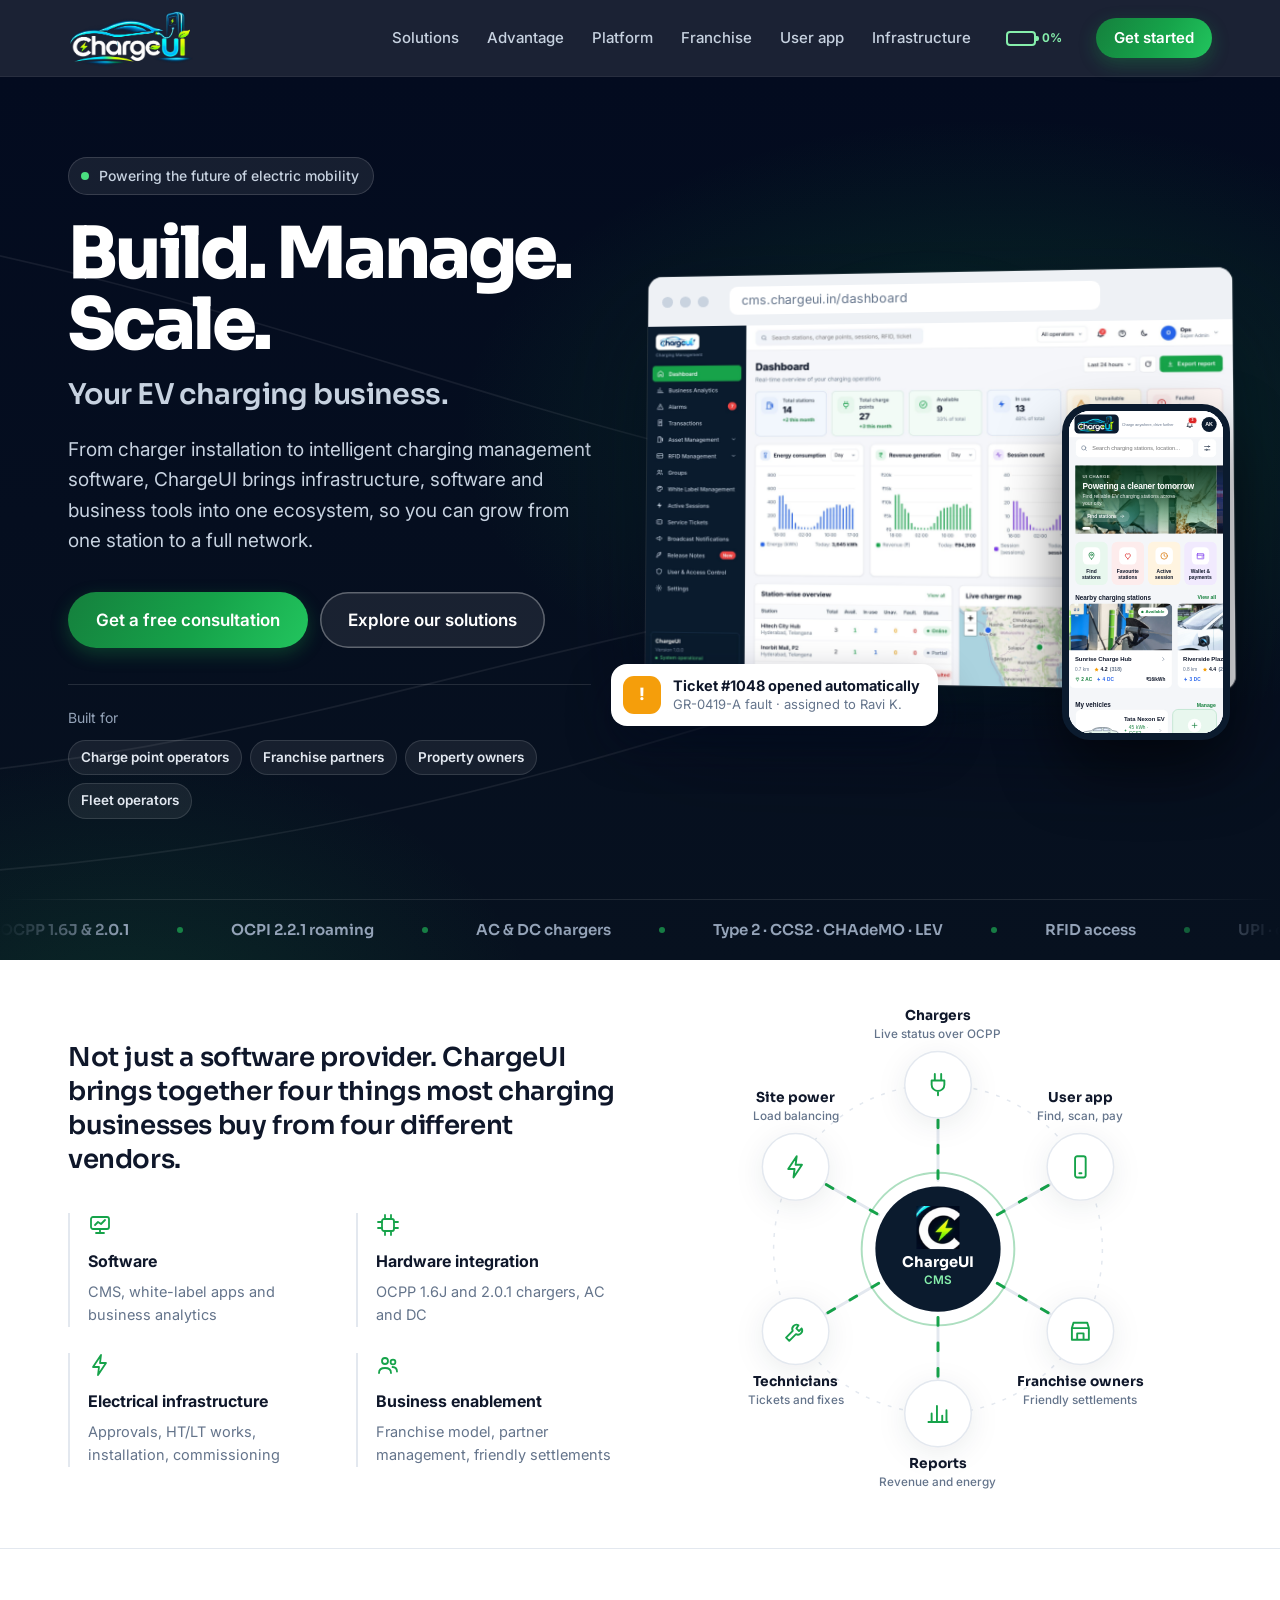
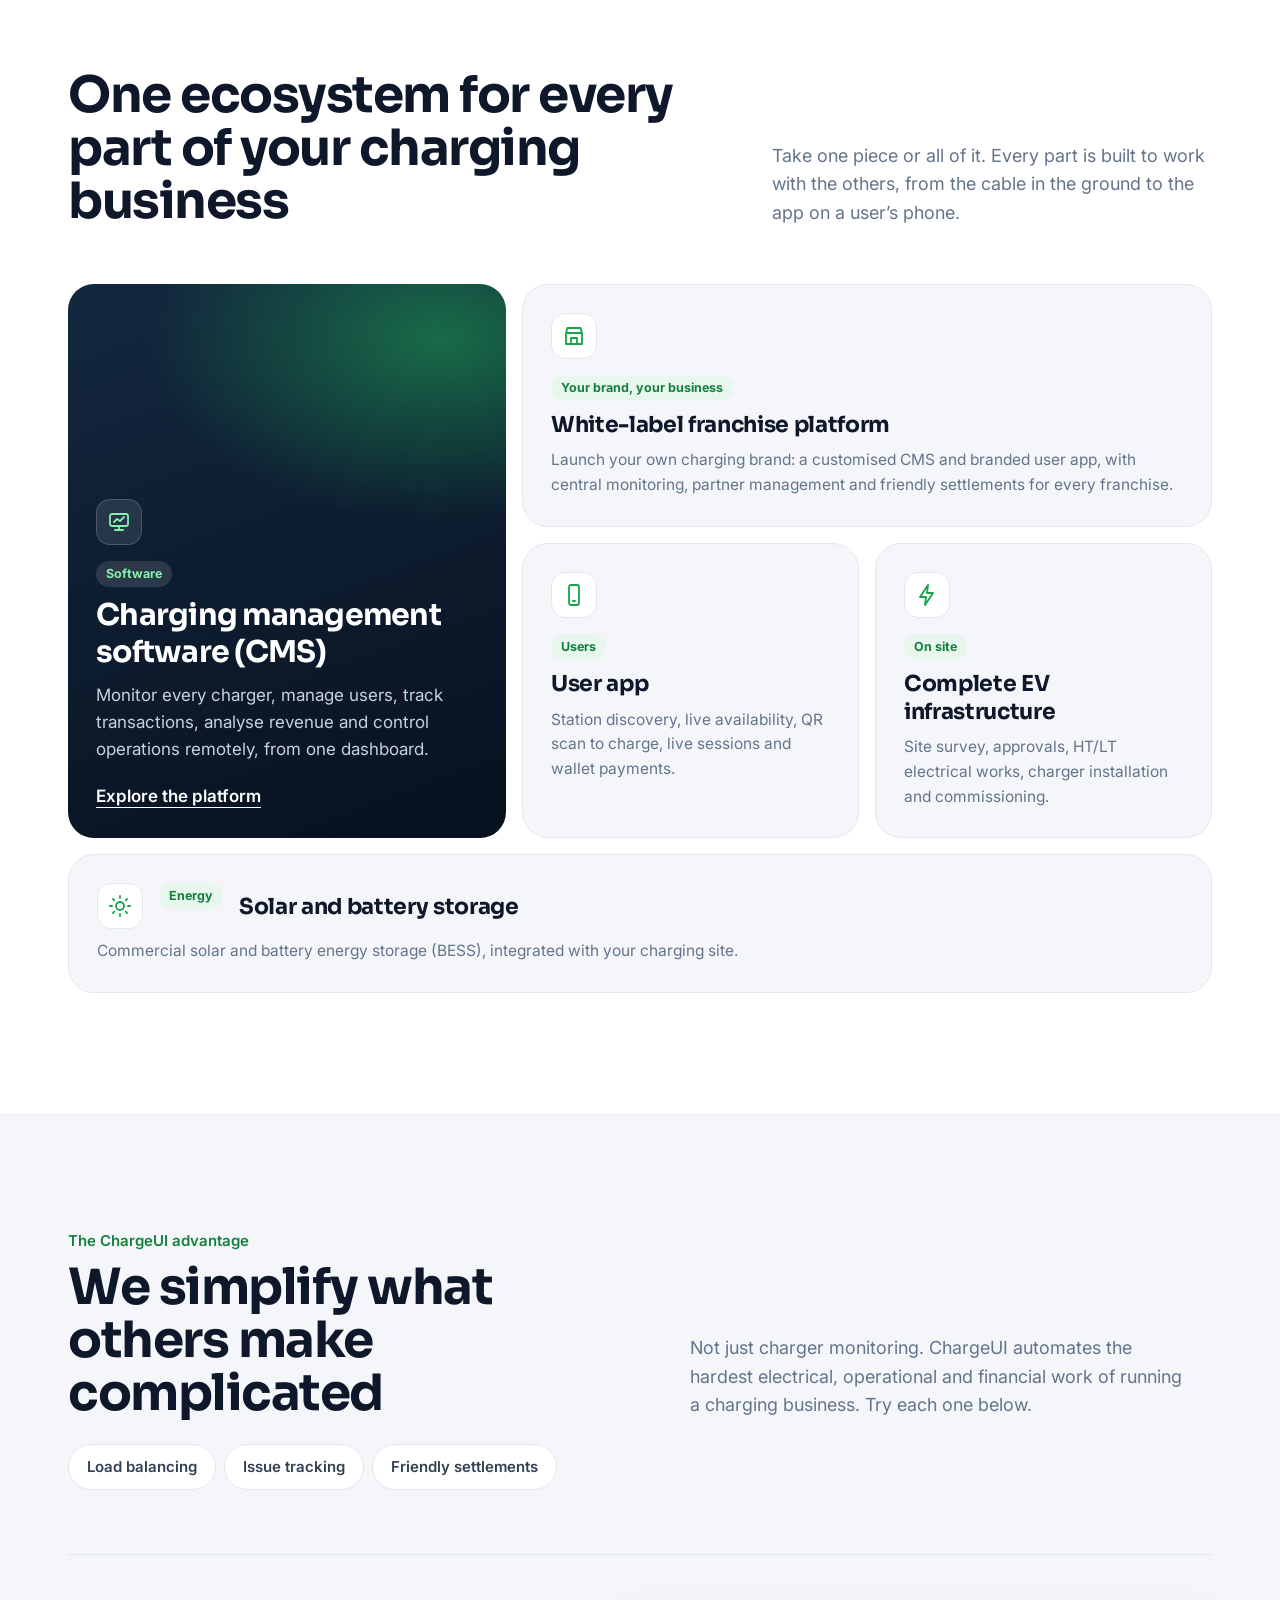
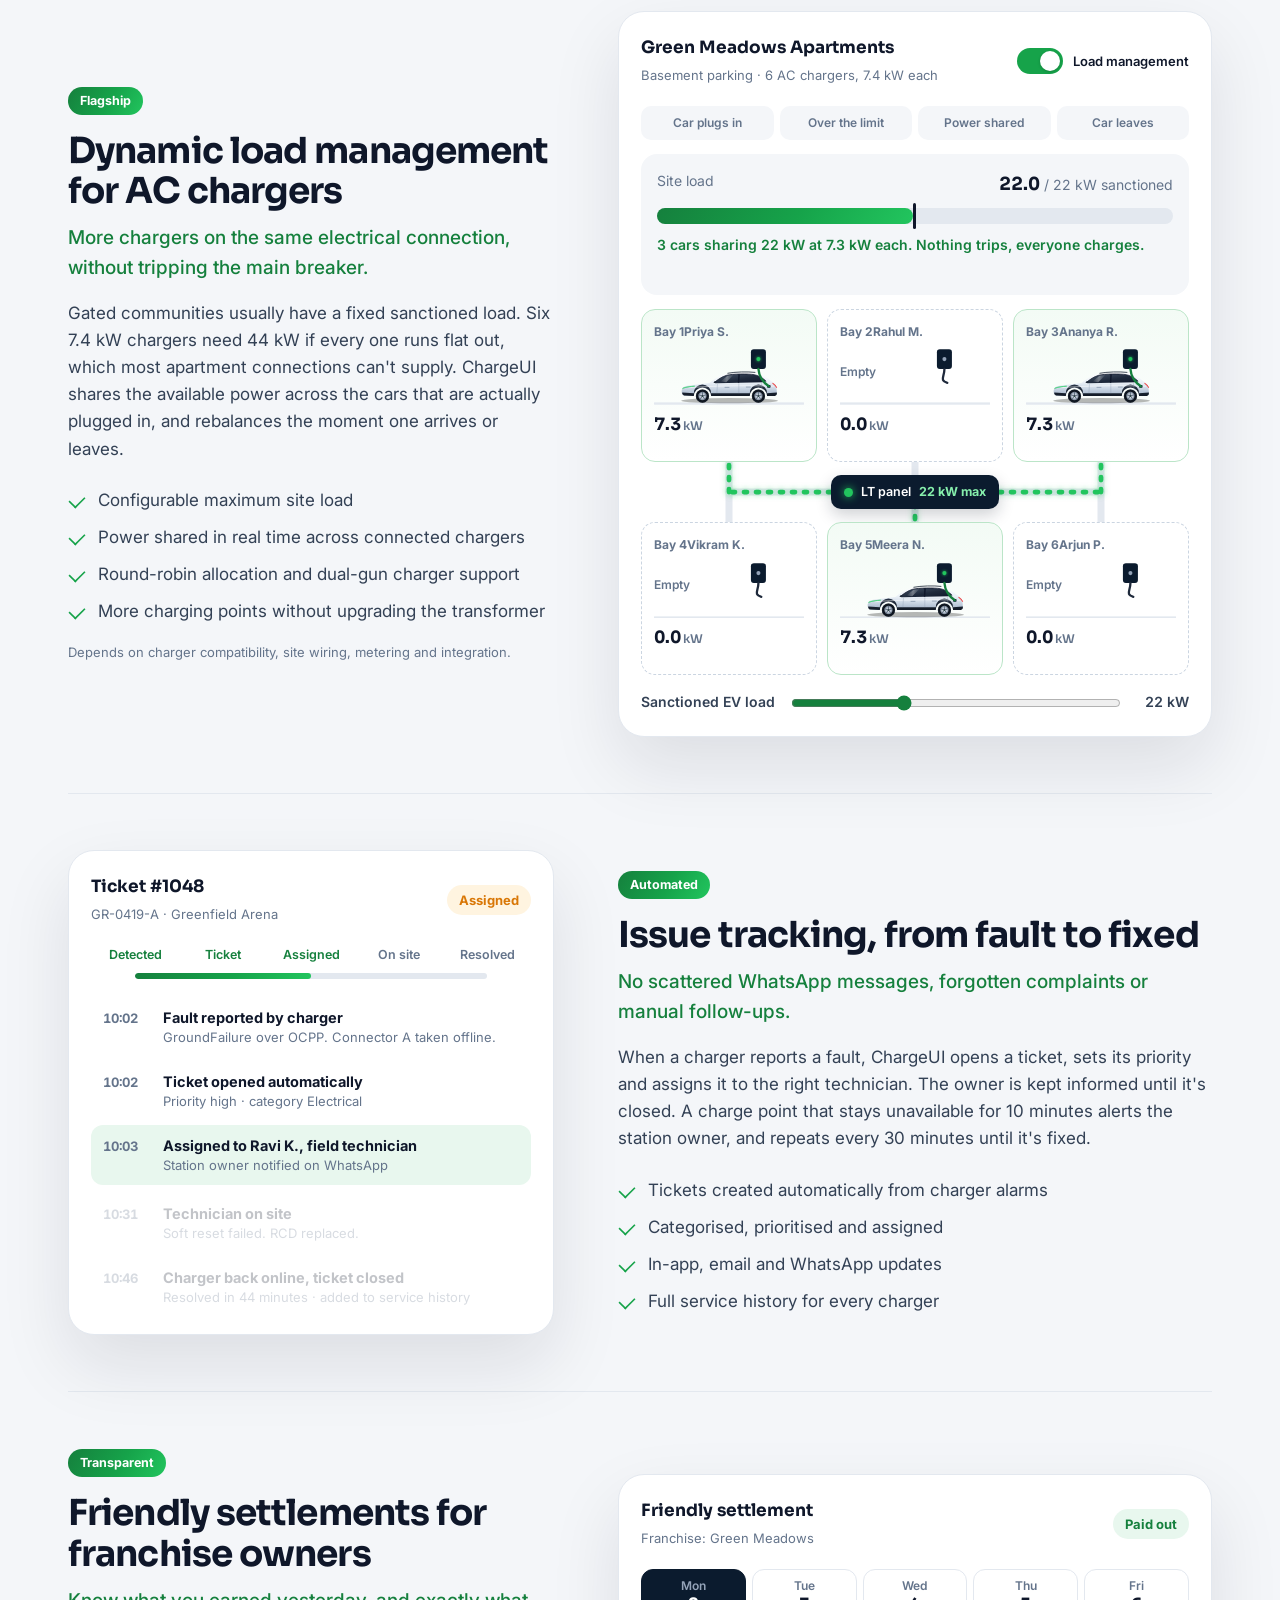
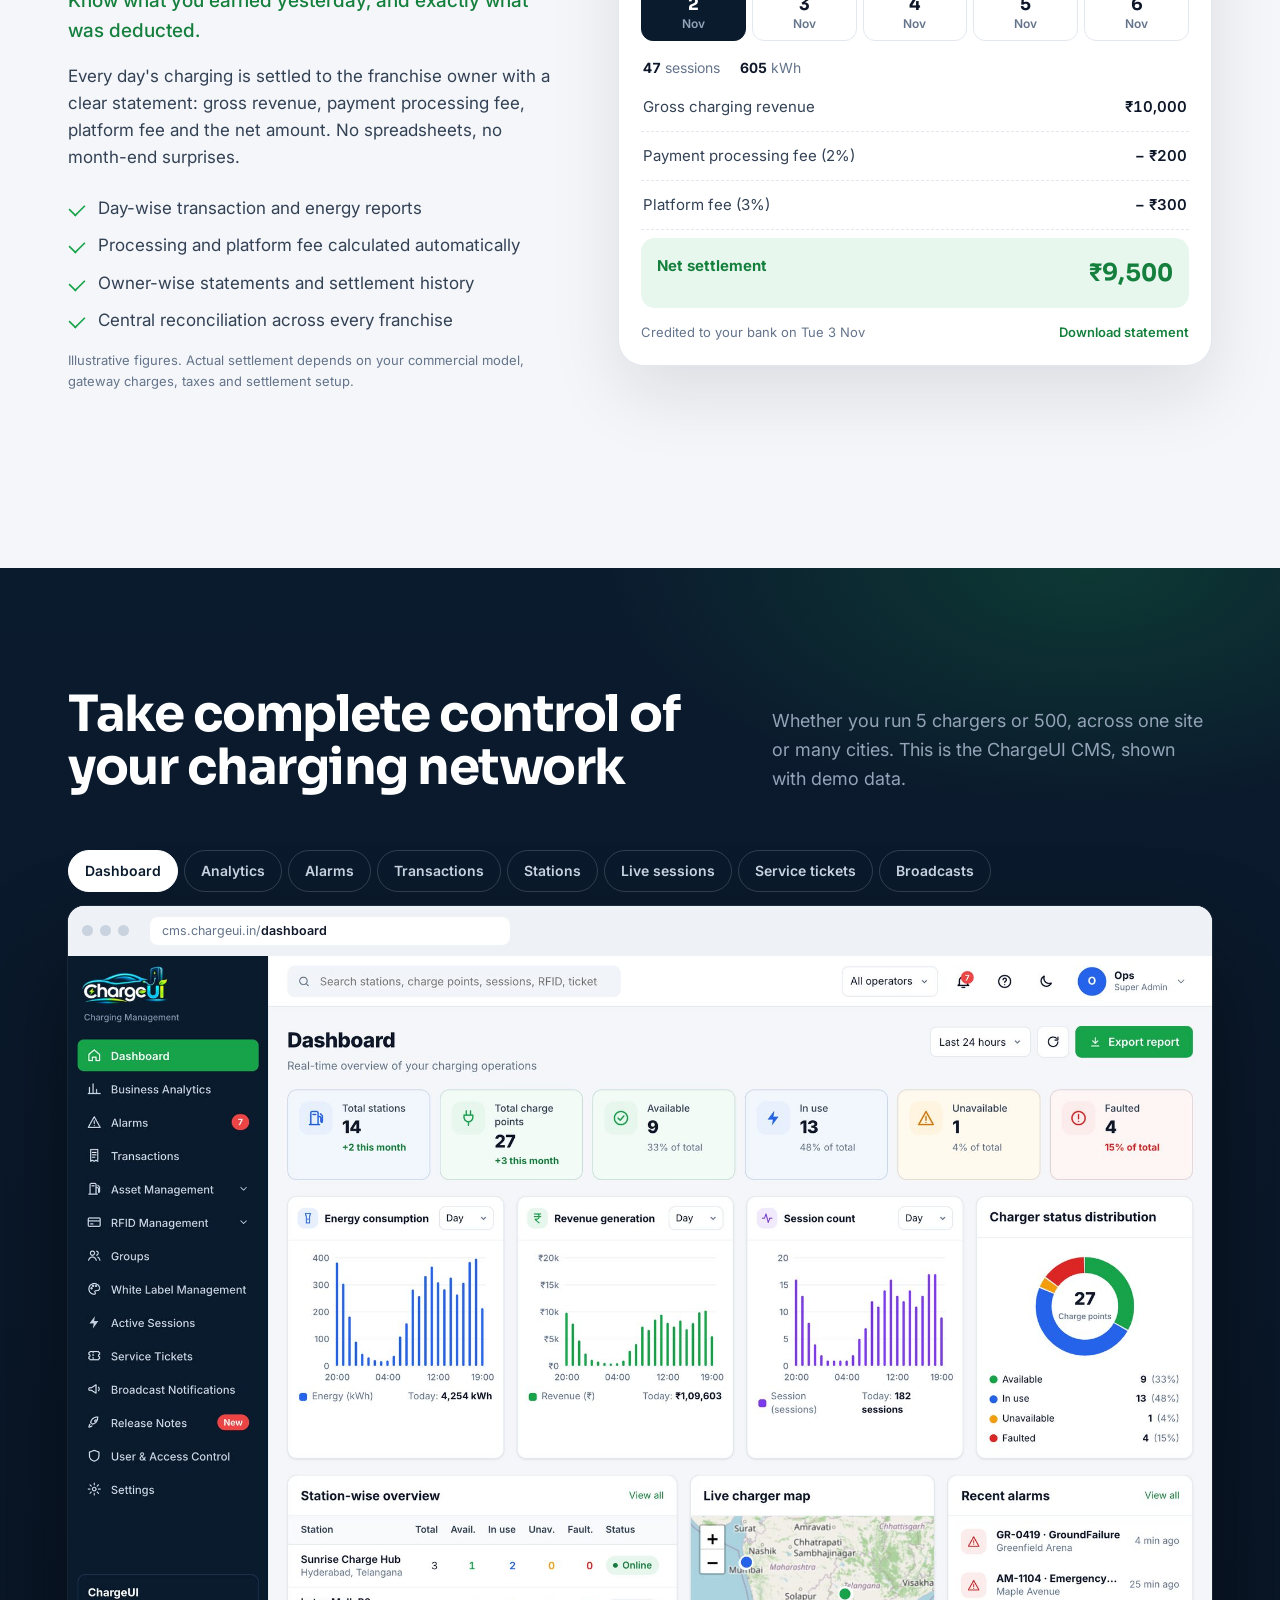
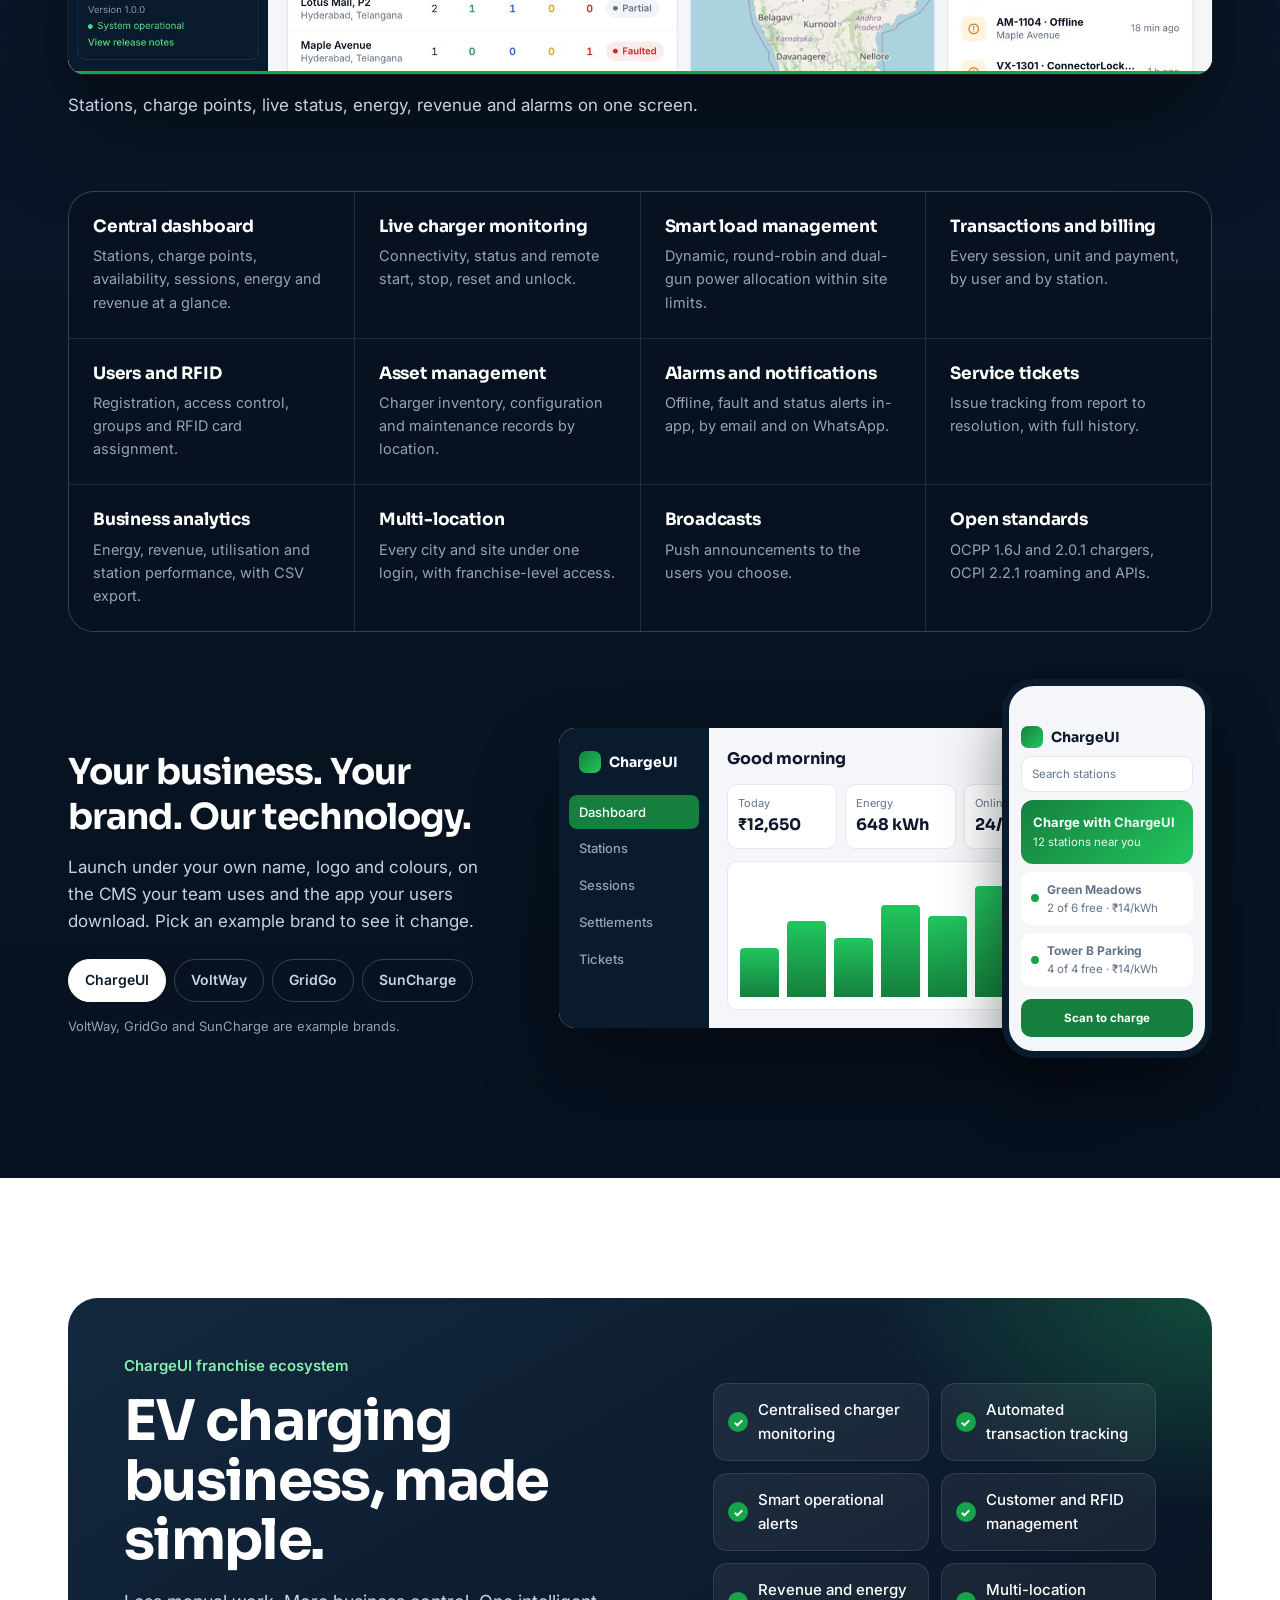
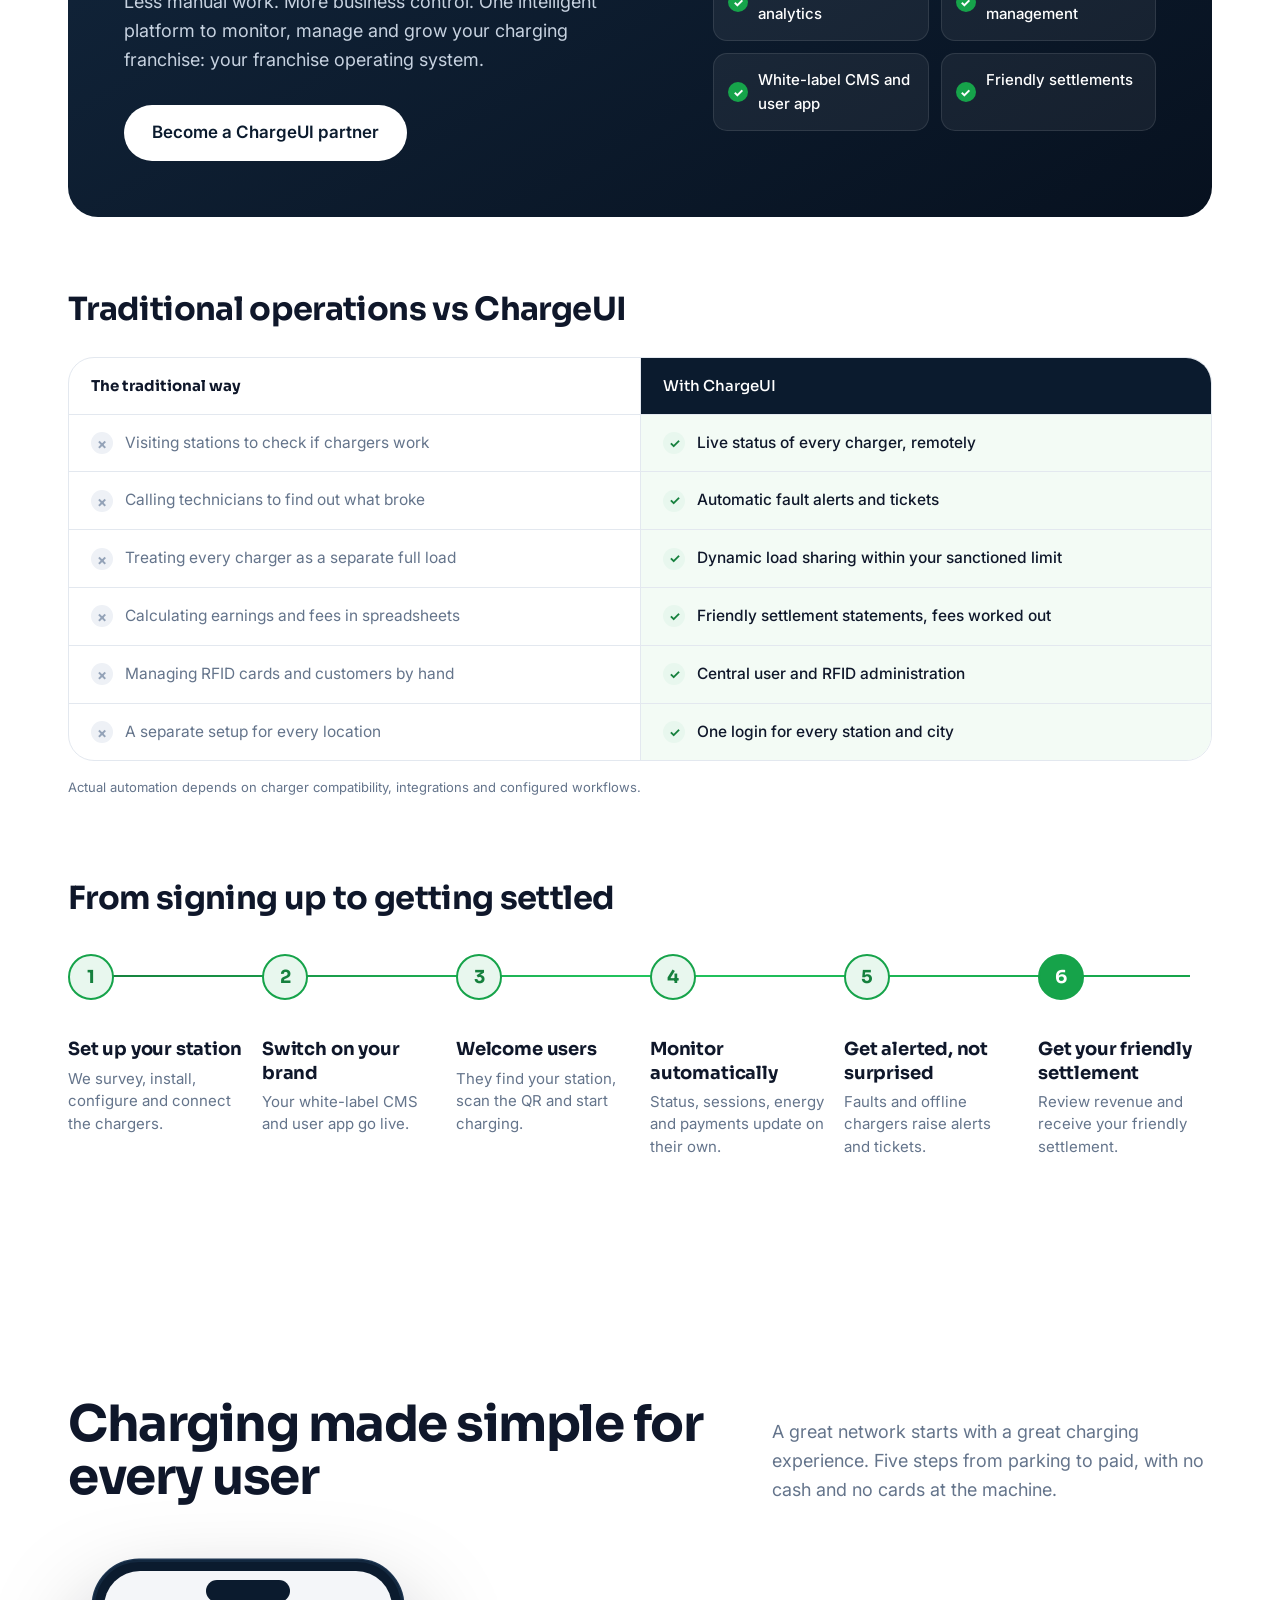
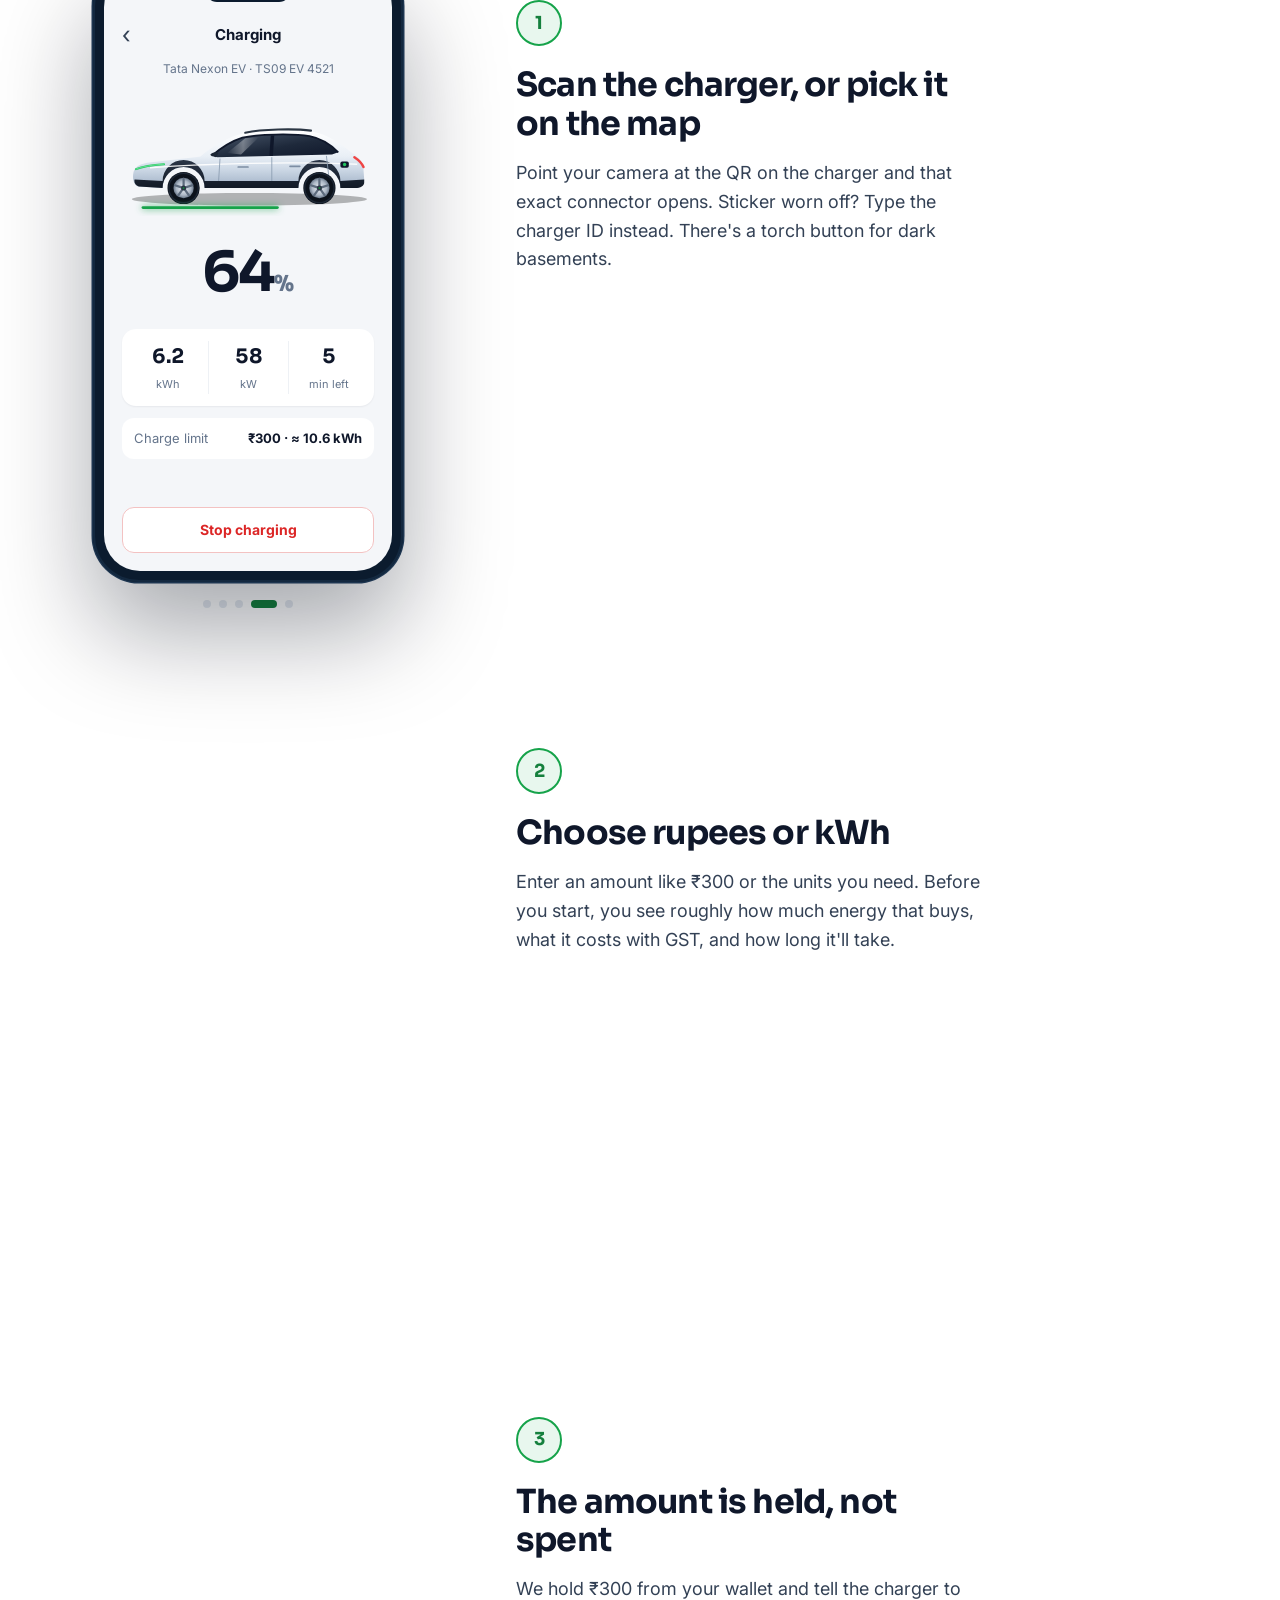
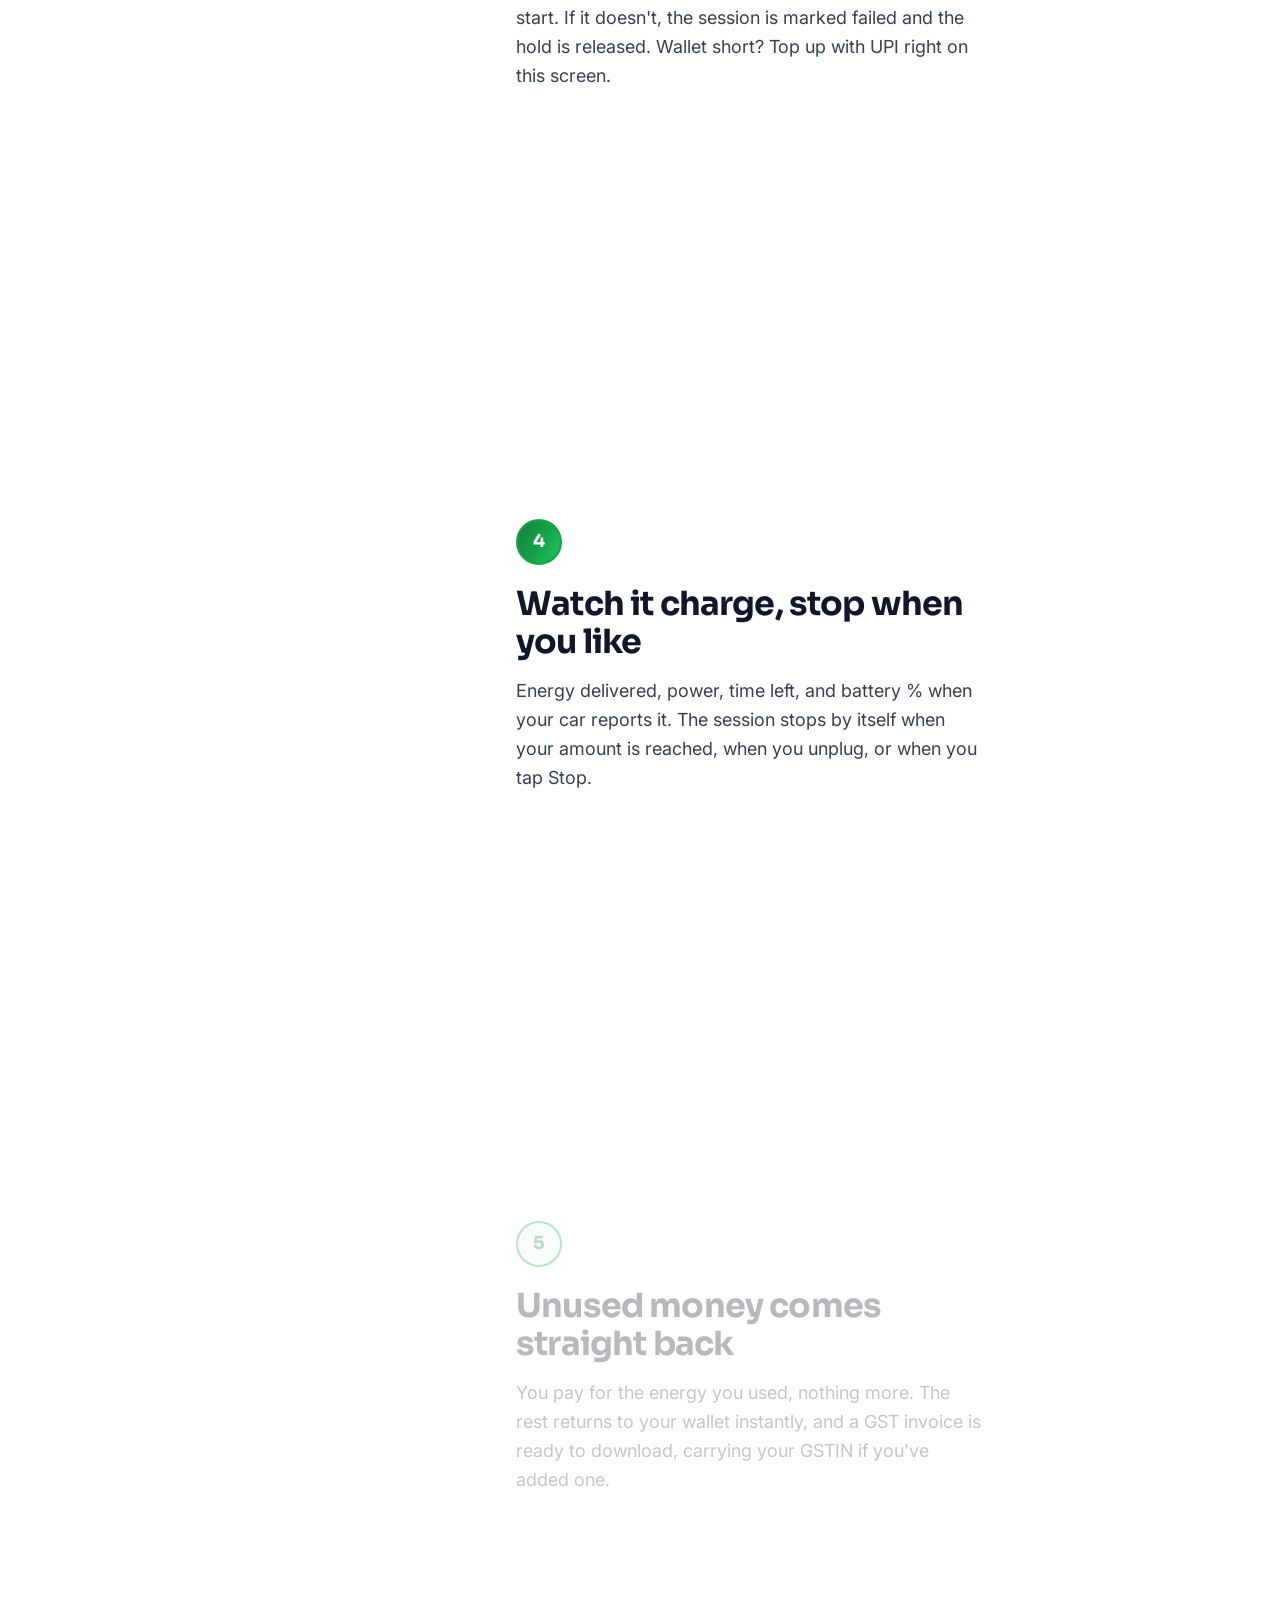
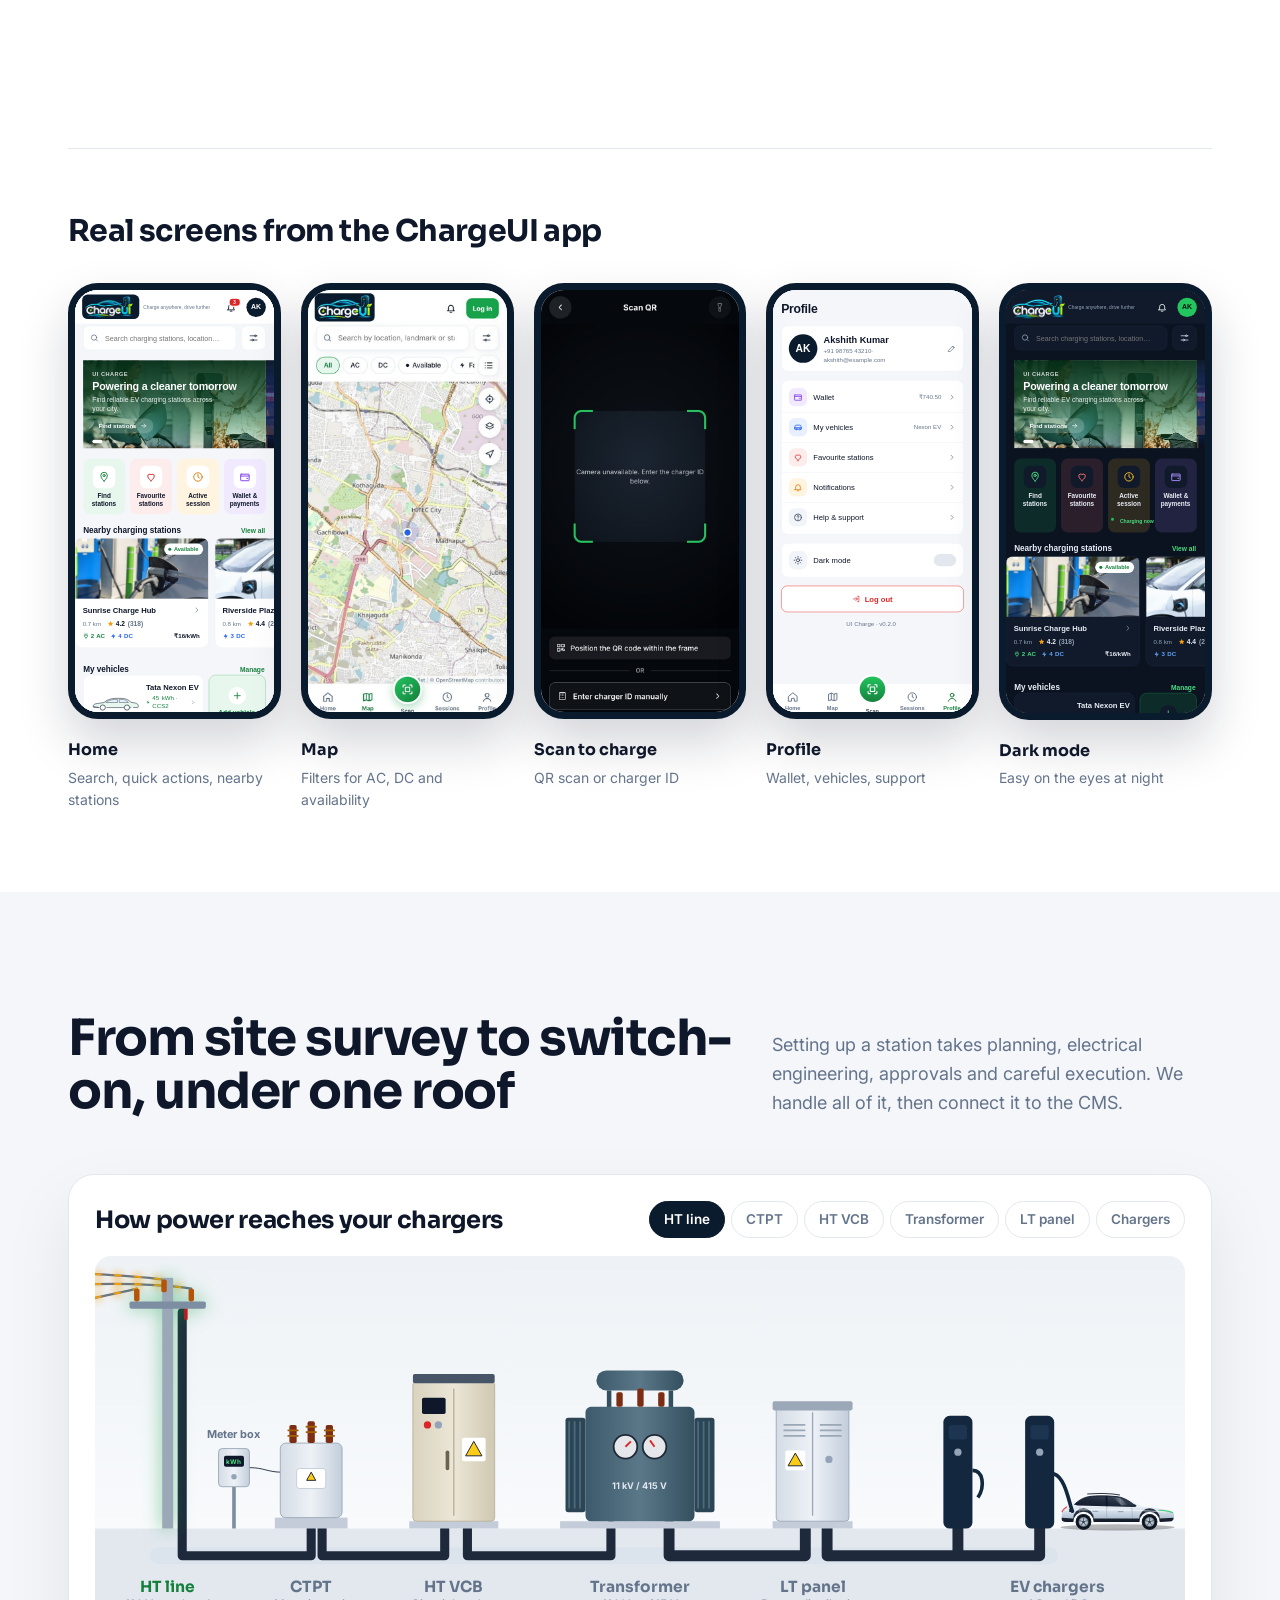
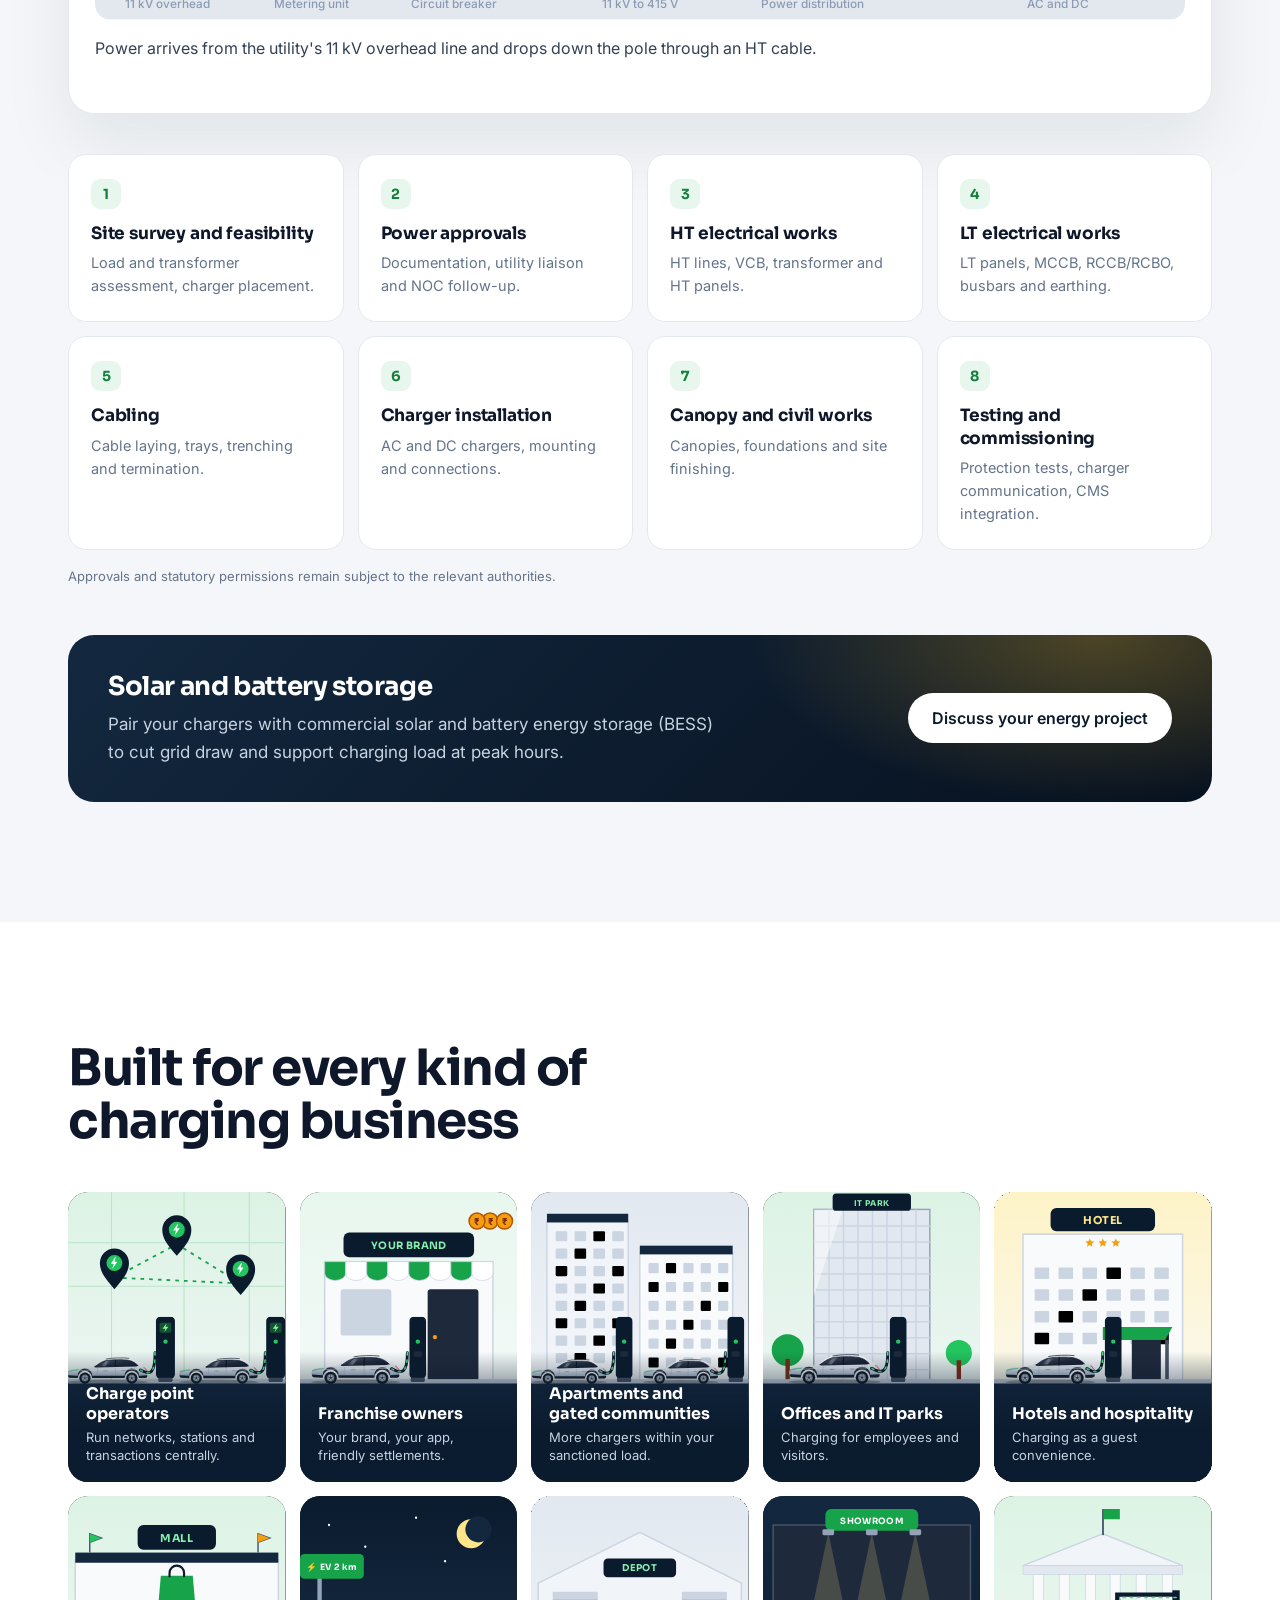
==== commit 6018bb98: "Terms and privacy pages, dummy station names, SOC removed - New terms.html and privacy.html in the s" ====
--- a/index.html
+++ b/index.html
@@ -10,8 +10,8 @@
   <meta property="og:url" content="https://akshith-2002.github.io/chargeui-site/">
   <meta property="og:title" content="ChargeUI | Build. Manage. Scale. Your EV charging business.">
   <meta property="og:description" content="Charging management software with AC load balancing, automated issue tracking and friendly franchise settlements, plus white-label apps and complete EV infrastructure.">
-  <meta property="og:image" content="https://akshith-2002.github.io/chargeui-site/assets/og-image.jpg?v=4">
-  <meta property="og:image:secure_url" content="https://akshith-2002.github.io/chargeui-site/assets/og-image.jpg?v=4">
+  <meta property="og:image" content="https://akshith-2002.github.io/chargeui-site/assets/og-image.jpg?v=5">
+  <meta property="og:image:secure_url" content="https://akshith-2002.github.io/chargeui-site/assets/og-image.jpg?v=5">
   <meta property="og:image:type" content="image/jpeg">
   <meta property="og:image:width" content="1200">
   <meta property="og:image:height" content="630">
@@ -19,7 +19,7 @@
   <meta name="twitter:card" content="summary_large_image">
   <meta name="twitter:title" content="ChargeUI | Build. Manage. Scale. Your EV charging business.">
   <meta name="twitter:description" content="Charging management software, white-label apps, franchise tools and complete EV infrastructure.">
-  <meta name="twitter:image" content="https://akshith-2002.github.io/chargeui-site/assets/og-image.jpg?v=4">
+  <meta name="twitter:image" content="https://akshith-2002.github.io/chargeui-site/assets/og-image.jpg?v=5">
   <link rel="canonical" href="https://akshith-2002.github.io/chargeui-site/">
   <meta name="theme-color" content="#030b1f">
   <link rel="icon" href="assets/favicon.png?v=2">
@@ -27,7 +27,7 @@
   <link rel="preconnect" href="https://fonts.googleapis.com">
   <link rel="preconnect" href="https://fonts.gstatic.com" crossorigin>
   <link href="https://fonts.googleapis.com/css2?family=Sora:wght@500;600;700;800&family=Inter:wght@400;500;600;700&display=swap" rel="stylesheet">
-  <link rel="stylesheet" href="styles.css?v=18">
+  <link rel="stylesheet" href="styles.css?v=21">
 </head>
 <body>
 <svg width="0" height="0" style="position:absolute" aria-hidden="true" focusable="false">
@@ -175,7 +175,7 @@
         <div class="browser-bar" aria-hidden="true"><i></i><i></i><i></i><span>cms.chargeui.in/dashboard</span></div>
         <img src="assets/screens/admin-dashboard.jpg" alt="ChargeUI CMS dashboard showing stations, charge points, energy, revenue, charger status and recent alarms" width="2400" height="1500">
       </figure>
-      <div class="hero-phone" aria-hidden="true"><img src="assets/screens/home-light.svg" alt="" width="390" height="959"></div>
+      <div class="hero-phone" aria-hidden="true"><img src="assets/screens/home-light.svg?v=3" alt="" width="390" height="959"></div>
       <div class="htoast" id="htoast" aria-live="off">
         <span class="t-ico" id="ht-ico">⚡</span>
         <span><b id="ht-title">Load rebalanced</b><span id="ht-sub">Green Meadows · 4 cars sharing 22 kW</span></span>
@@ -371,7 +371,7 @@
 
       <div class="demo it" id="it" aria-label="Animated issue resolution workflow">
         <div class="demo-top">
-          <div><b>Ticket #1048</b><span>GR-0419-A · Gachibowli Stadium</span></div>
+          <div><b>Ticket #1048</b><span>GR-0419-A · Greenfield Arena</span></div>
           <span class="it-badge" id="it-badge">Open</span>
         </div>
         <ol class="it-stages" id="it-stages">
@@ -436,7 +436,7 @@
       <div class="gtabs" role="tablist" aria-label="CMS screens"><button type="button" class="gtab on" data-i="0" role="tab" aria-selected="true">Dashboard</button><button type="button" class="gtab" data-i="1" role="tab" aria-selected="false">Analytics</button><button type="button" class="gtab" data-i="2" role="tab" aria-selected="false">Alarms</button><button type="button" class="gtab" data-i="3" role="tab" aria-selected="false">Transactions</button><button type="button" class="gtab" data-i="4" role="tab" aria-selected="false">Stations</button><button type="button" class="gtab" data-i="5" role="tab" aria-selected="false">Live sessions</button><button type="button" class="gtab" data-i="6" role="tab" aria-selected="false">Service tickets</button><button type="button" class="gtab" data-i="7" role="tab" aria-selected="false">Broadcasts</button></div>
       <figure class="admin-shot" id="admin">
         <div class="browser-bar" aria-hidden="true"><i></i><i></i><i></i><span>cms.chargeui.in/<b id="g-path">dashboard</b></span></div>
-        <div class="g-stage"><img src="assets/screens/cms/dashboard.jpg" alt="ChargeUI CMS Dashboard screen" width="2000" height="1250" class=on data-cap="Stations, charge points, live status, energy, revenue and alarms on one screen."><img src="assets/screens/cms/analytics.jpg" alt="ChargeUI CMS Analytics screen" width="2000" height="1250" loading=lazy data-cap="Revenue, energy, utilisation and performance by station and charge point."><img src="assets/screens/cms/alarms.jpg" alt="ChargeUI CMS Alarms screen" width="2000" height="1250" loading=lazy data-cap="Every OCPP fault and warning, with acknowledge, resolve and raise-ticket actions."><img src="assets/screens/cms/transactions.jpg" alt="ChargeUI CMS Transactions screen" width="2000" height="1250" loading=lazy data-cap="Every session and payment, filterable and exportable to CSV."><img src="assets/screens/cms/stations.jpg" alt="ChargeUI CMS Stations screen" width="2000" height="1250" loading=lazy data-cap="Your charging assets on a list and a map, with status at a glance."><img src="assets/screens/cms/sessions.jpg" alt="ChargeUI CMS Live sessions screen" width="2000" height="1250" loading=lazy data-cap="Sessions in progress, live power and energy, and remote stop."><img src="assets/screens/cms/tickets.jpg" alt="ChargeUI CMS Service tickets screen" width="2000" height="1250" loading=lazy data-cap="Issues tracked from report to resolution, with SLAs and owners."><img src="assets/screens/cms/broadcasts.jpg" alt="ChargeUI CMS Broadcasts screen" width="2000" height="1250" loading=lazy data-cap="Push and email announcements to the users you choose."></div>
+        <div class="g-stage"><img src="assets/screens/cms/dashboard.jpg?v=3" alt="ChargeUI CMS Dashboard screen" width="2000" height="1250" class=on data-cap="Stations, charge points, live status, energy, revenue and alarms on one screen."><img src="assets/screens/cms/analytics.jpg?v=3" alt="ChargeUI CMS Analytics screen" width="2000" height="1250" loading=lazy data-cap="Revenue, energy, utilisation and performance by station and charge point."><img src="assets/screens/cms/alarms.jpg?v=3" alt="ChargeUI CMS Alarms screen" width="2000" height="1250" loading=lazy data-cap="Every OCPP fault and warning, with acknowledge, resolve and raise-ticket actions."><img src="assets/screens/cms/transactions.jpg?v=3" alt="ChargeUI CMS Transactions screen" width="2000" height="1250" loading=lazy data-cap="Every session and payment, filterable and exportable to CSV."><img src="assets/screens/cms/stations.jpg?v=3" alt="ChargeUI CMS Stations screen" width="2000" height="1250" loading=lazy data-cap="Your charging assets on a list and a map, with status at a glance."><img src="assets/screens/cms/sessions.jpg?v=3" alt="ChargeUI CMS Live sessions screen" width="2000" height="1250" loading=lazy data-cap="Sessions in progress, live power and energy, and remote stop."><img src="assets/screens/cms/tickets.jpg?v=3" alt="ChargeUI CMS Service tickets screen" width="2000" height="1250" loading=lazy data-cap="Issues tracked from report to resolution, with SLAs and owners."><img src="assets/screens/cms/broadcasts.jpg?v=3" alt="ChargeUI CMS Broadcasts screen" width="2000" height="1250" loading=lazy data-cap="Push and email announcements to the users you choose."></div>
         <div class="g-prog" aria-hidden="true"><i id="g-bar"></i></div>
       </figure>
       <p class="g-cap" id="g-cap" aria-live="polite">Stations, charge points, live status, energy, revenue and alarms on one screen.</p>
@@ -584,7 +584,7 @@
           </div>
           <div class="step-screen">
             <div class="ui ui-amount">
-              <div class="ui-bar"><span class="ui-back">‹</span><b>Raidurg Metro</b><span></span></div>
+              <div class="ui-bar"><span class="ui-back">‹</span><b>Riverside Plaza</b><span></span></div>
               <p class="ui-sub">GR-2204-A · CCS2 · 120 kW · ₹24/kWh + GST</p>
               <div class="seg"><span class="on">₹ Amount</span><span>kWh Units</span></div>
               <div class="amount">₹300</div>
@@ -658,7 +658,7 @@
             <div class="ui ui-receipt">
               <div class="done-badge" aria-hidden="true">✓</div>
               <b class="ui-h">Charging complete</b>
-              <p class="ui-sub ui-center">Raidurg Metro · 10.0 kWh · 10 min</p>
+              <p class="ui-sub ui-center">Riverside Plaza · 10.0 kWh · 10 min</p>
               <dl class="bill">
                 <div><dt>Energy charge</dt><dd>₹240.00</dd></div>
                 <div><dt>CGST 9%</dt><dd>₹21.60</dd></div>
@@ -676,11 +676,11 @@
     <div class="app-strip">
       <h3>Real screens from the ChargeUI app</h3>
       <ul class="phones">
-        <li><div class="ph"><img src="assets/screens/home-light.svg" alt="Home screen with search, quick actions and nearby stations" loading="lazy" width="390" height="959"></div><b>Home</b><span>Search, quick actions, nearby stations</span></li>
-        <li><div class="ph"><img src="assets/screens/app/map.jpg" alt="Map screen with AC, DC and availability filters" loading="lazy" width="600" height="1299"></div><b>Map</b><span>Filters for AC, DC and availability</span></li>
-        <li><div class="ph"><img src="assets/screens/app/scan.jpg" alt="QR scanner to open a charger" loading="lazy" width="600" height="1299"></div><b>Scan to charge</b><span>QR scan or charger ID</span></li>
-        <li><div class="ph"><img src="assets/screens/profile.svg" alt="Profile screen with wallet, vehicles and settings" loading="lazy" width="390" height="844"></div><b>Profile</b><span>Wallet, vehicles, support</span></li>
-        <li><div class="ph"><img src="assets/screens/home-dark.svg" alt="Home screen in dark mode" loading="lazy" width="390" height="995"></div><b>Dark mode</b><span>Easy on the eyes at night</span></li>
+        <li><div class="ph"><img src="assets/screens/home-light.svg?v=3" alt="Home screen with search, quick actions and nearby stations" loading="lazy" width="390" height="959"></div><b>Home</b><span>Search, quick actions, nearby stations</span></li>
+        <li><div class="ph"><img src="assets/screens/app/map.jpg?v=3" alt="Map screen with AC, DC and availability filters" loading="lazy" width="600" height="1299"></div><b>Map</b><span>Filters for AC, DC and availability</span></li>
+        <li><div class="ph"><img src="assets/screens/app/scan.jpg?v=3" alt="QR scanner to open a charger" loading="lazy" width="600" height="1299"></div><b>Scan to charge</b><span>QR scan or charger ID</span></li>
+        <li><div class="ph"><img src="assets/screens/profile.svg?v=3" alt="Profile screen with wallet, vehicles and settings" loading="lazy" width="390" height="844"></div><b>Profile</b><span>Wallet, vehicles, support</span></li>
+        <li><div class="ph"><img src="assets/screens/home-dark.svg?v=3" alt="Home screen in dark mode" loading="lazy" width="390" height="995"></div><b>Dark mode</b><span>Easy on the eyes at night</span></li>
       </ul>
     </div>
   </div>
@@ -1009,12 +1009,12 @@
       </div>
       <div><h5>Solutions</h5><a href="#platform">CMS software</a><a href="#franchise">White-label franchise platform</a><a href="#app">User app</a><a href="#infra">Charger installation</a><a href="#infra">Solar and BESS</a></div>
       <div><h5>Company</h5><a href="#what">Solutions</a><a href="#usp">The ChargeUI advantage</a><a href="#why">Why ChargeUI</a><a href="#industries">Industries</a><a href="#faq">FAQ</a><a href="#contact">Contact</a></div>
-      <div><h5>Legal</h5><a href="#">Privacy policy</a><a href="#">Terms and conditions</a><a href="#">Refund and cancellation</a><a href="#">Data protection</a></div>
+      <div><h5>Legal</h5><a href="privacy.html">Privacy policy</a><a href="terms.html">Terms and conditions</a><a href="terms.html#refunds">Refund and cancellation</a><a href="privacy.html#security">Data protection</a></div>
     </div>
     <p class="foot-copy">© 2026 ChargeUI. All rights reserved. Product screens show demo data.</p>
   </div>
 </footer>
 
-<script src="script.js?v=18"></script>
+<script src="script.js?v=20"></script>
 </body>
 </html>
--- a/styles.css
+++ b/styles.css
@@ -926,6 +926,53 @@
 .pillar-merged { grid-column: span 2; }
 @media (max-width: 560px) { .pillar-merged { grid-column: auto; } }
 
+/* ---------- v19: legal pages ---------- */
+.lg-hero { color: #fff; padding: 64px 0 48px; background: radial-gradient(700px 360px at 85% 0%, rgba(22,163,74,.22), transparent 60%), linear-gradient(180deg, #030b1f, #07111f); }
+.lg-crumb { display: flex; gap: 8px; font-size: 14px; color: #94a3b8; }
+.lg-crumb a { color: #c7d2e0; text-decoration: none; }
+.lg-crumb a:hover { color: #fff; }
+.lg-hero h1 { margin-top: 18px; font-size: clamp(36px, 5vw, 60px); line-height: 1.02; letter-spacing: -0.035em; font-weight: 800; }
+.lg-lead { margin-top: 16px; max-width: 60ch; font-size: 18px; color: #c7d2e0; }
+.lg-meta { margin-top: 14px; font-size: 14px; color: #86efac; font-weight: 600; }
+.lg-switch { display: inline-flex; gap: 4px; margin-top: 28px; padding: 4px; border-radius: 999px; background: rgba(255,255,255,.06); border: 1px solid rgba(255,255,255,.12); }
+.lg-switch a { padding: 8px 16px; border-radius: 999px; font-size: 14px; font-weight: 600; color: #c7d2e0; text-decoration: none; }
+.lg-switch a.on { background: #fff; color: var(--navy); }
+.lg-in { display: grid; grid-template-columns: 260px 1fr; gap: 56px; align-items: start; padding-top: 56px; padding-bottom: 96px; }
+.lg-toc { position: sticky; top: 100px; max-height: calc(100vh - 120px); overflow: auto; }
+.lg-toc p { font-family: var(--display); font-weight: 700; font-size: 14px; margin-bottom: 12px; }
+.lg-toc ol { display: grid; gap: 2px; border-left: 2px solid var(--line); }
+.lg-toc a { display: block; padding: 6px 12px; margin-left: -2px; border-left: 2px solid transparent; font-size: 14px; color: var(--muted); text-decoration: none; transition: color .2s, border-color .2s; }
+.lg-toc a:hover { color: var(--ink); }
+.lg-toc a.on { color: var(--green-ink); border-left-color: var(--green); font-weight: 600; }
+.lg-body { max-width: 760px; }
+.lg-sec { padding: 8px 0 36px; scroll-margin-top: 96px; }
+.lg-sec + .lg-sec { border-top: 1px solid var(--line); padding-top: 36px; }
+.lg-sec h2 { display: flex; align-items: center; gap: 14px; font-size: clamp(22px, 2.4vw, 28px); letter-spacing: -0.02em; max-width: none; }
+.lg-n { flex: none; display: grid; place-items: center; width: 36px; height: 36px; border-radius: 10px; background: var(--green-soft); color: var(--green-ink); font-size: 15px; }
+.lg-sec p, .lg-sec li { color: var(--ink-2); font-size: 16.5px; line-height: 1.7; }
+.lg-sec p { margin-top: 14px; }
+.lg-sec ul { margin-top: 14px; display: grid; gap: 10px; }
+.lg-sec li { position: relative; padding-left: 26px; }
+.lg-sec li::before { content: ""; position: absolute; left: 4px; top: 11px; width: 8px; height: 8px; border-radius: 50%; background: var(--green); }
+.lg-sec a { color: var(--green-ink); text-underline-offset: 3px; }
+.lg-note { margin-top: 18px; padding: 16px 18px; border-radius: 14px; background: var(--amber-soft); border: 1px solid #fcd9a1; color: #7c2d12; font-size: 15.5px; line-height: 1.6; }
+.lg-table { margin-top: 16px; border: 1px solid var(--line); border-radius: 16px; overflow: hidden; }
+.lg-tr { display: grid; grid-template-columns: 170px 1fr; }
+.lg-tr + .lg-tr { border-top: 1px solid var(--line); }
+.lg-tr span { padding: 14px 16px; font-size: 15.5px; color: var(--ink-2); line-height: 1.6; }
+.lg-tr span:first-child { background: var(--paper); }
+.lg-ph { background: #fef3c7; color: #92400e; border-radius: 4px; padding: 0 4px; font-weight: 600; }
+.lg-end { display: flex; justify-content: space-between; align-items: center; gap: 20px; margin-top: 24px; padding: 24px; border-radius: 20px; background: var(--paper); border: 1px solid var(--line); }
+.lg-end b { display: block; font-family: var(--display); font-size: 18px; }
+.lg-end span { color: var(--muted); font-size: 15px; }
+.lg-end a:not(.btn) { color: var(--green-ink); }
+@media (max-width: 900px) {
+  .lg-in { grid-template-columns: 1fr; gap: 28px; padding-top: 32px; }
+  .lg-toc { position: static; max-height: none; padding: 18px; border: 1px solid var(--line); border-radius: 16px; }
+  .lg-end { flex-direction: column; align-items: flex-start; }
+}
+@media (max-width: 560px) { .lg-tr { grid-template-columns: 1fr; } .lg-tr span:first-child { padding-bottom: 4px; } .lg-hero { padding: 40px 0 32px; } }
+
 /* ---------- reduced motion ---------- */
 @media (prefers-reduced-motion: reduce) {
   html { scroll-behavior: auto; }
@@ -938,3 +985,6 @@
 
 /* hidden rows/buttons must stay hidden even where display is set */
 .c-details li[hidden], .wa-float[hidden] { display: none !important; }
+
+/* SOC not shown in the load demo */
+.bay-soc { display: none !important; }
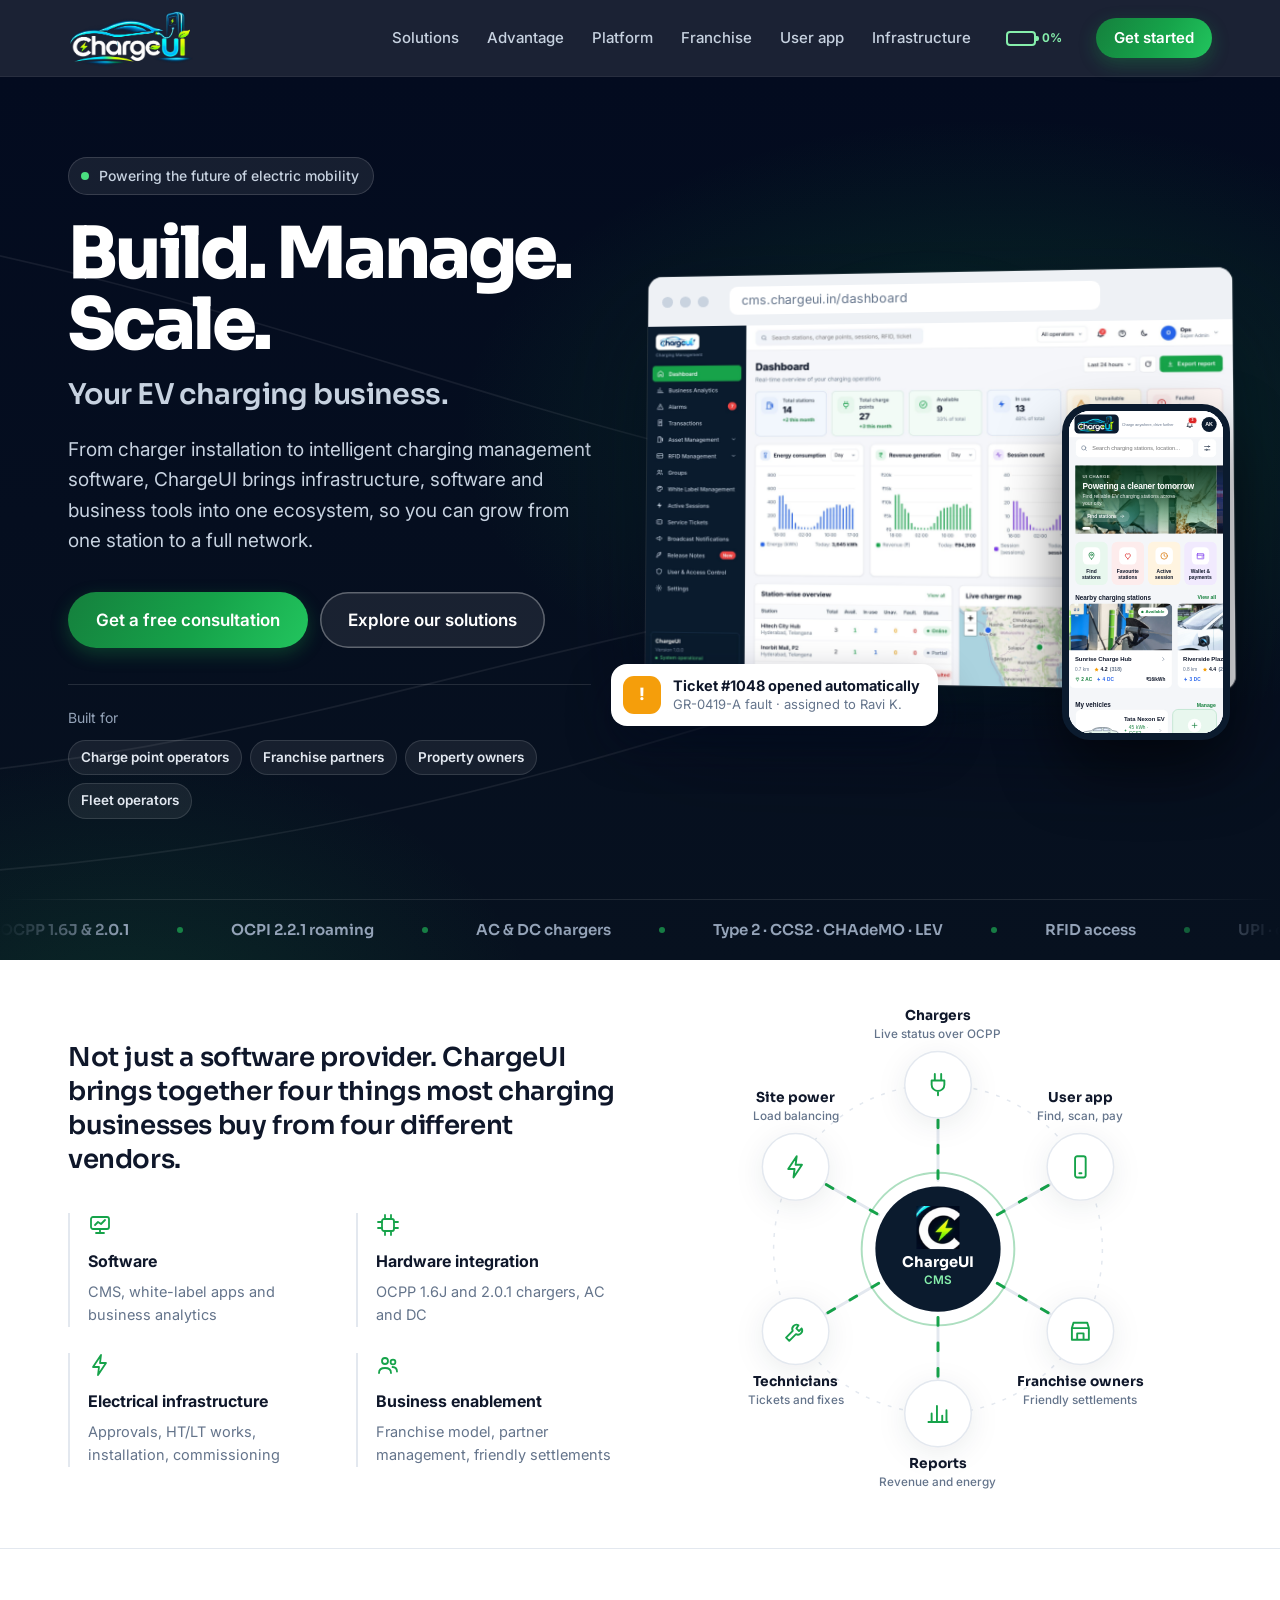
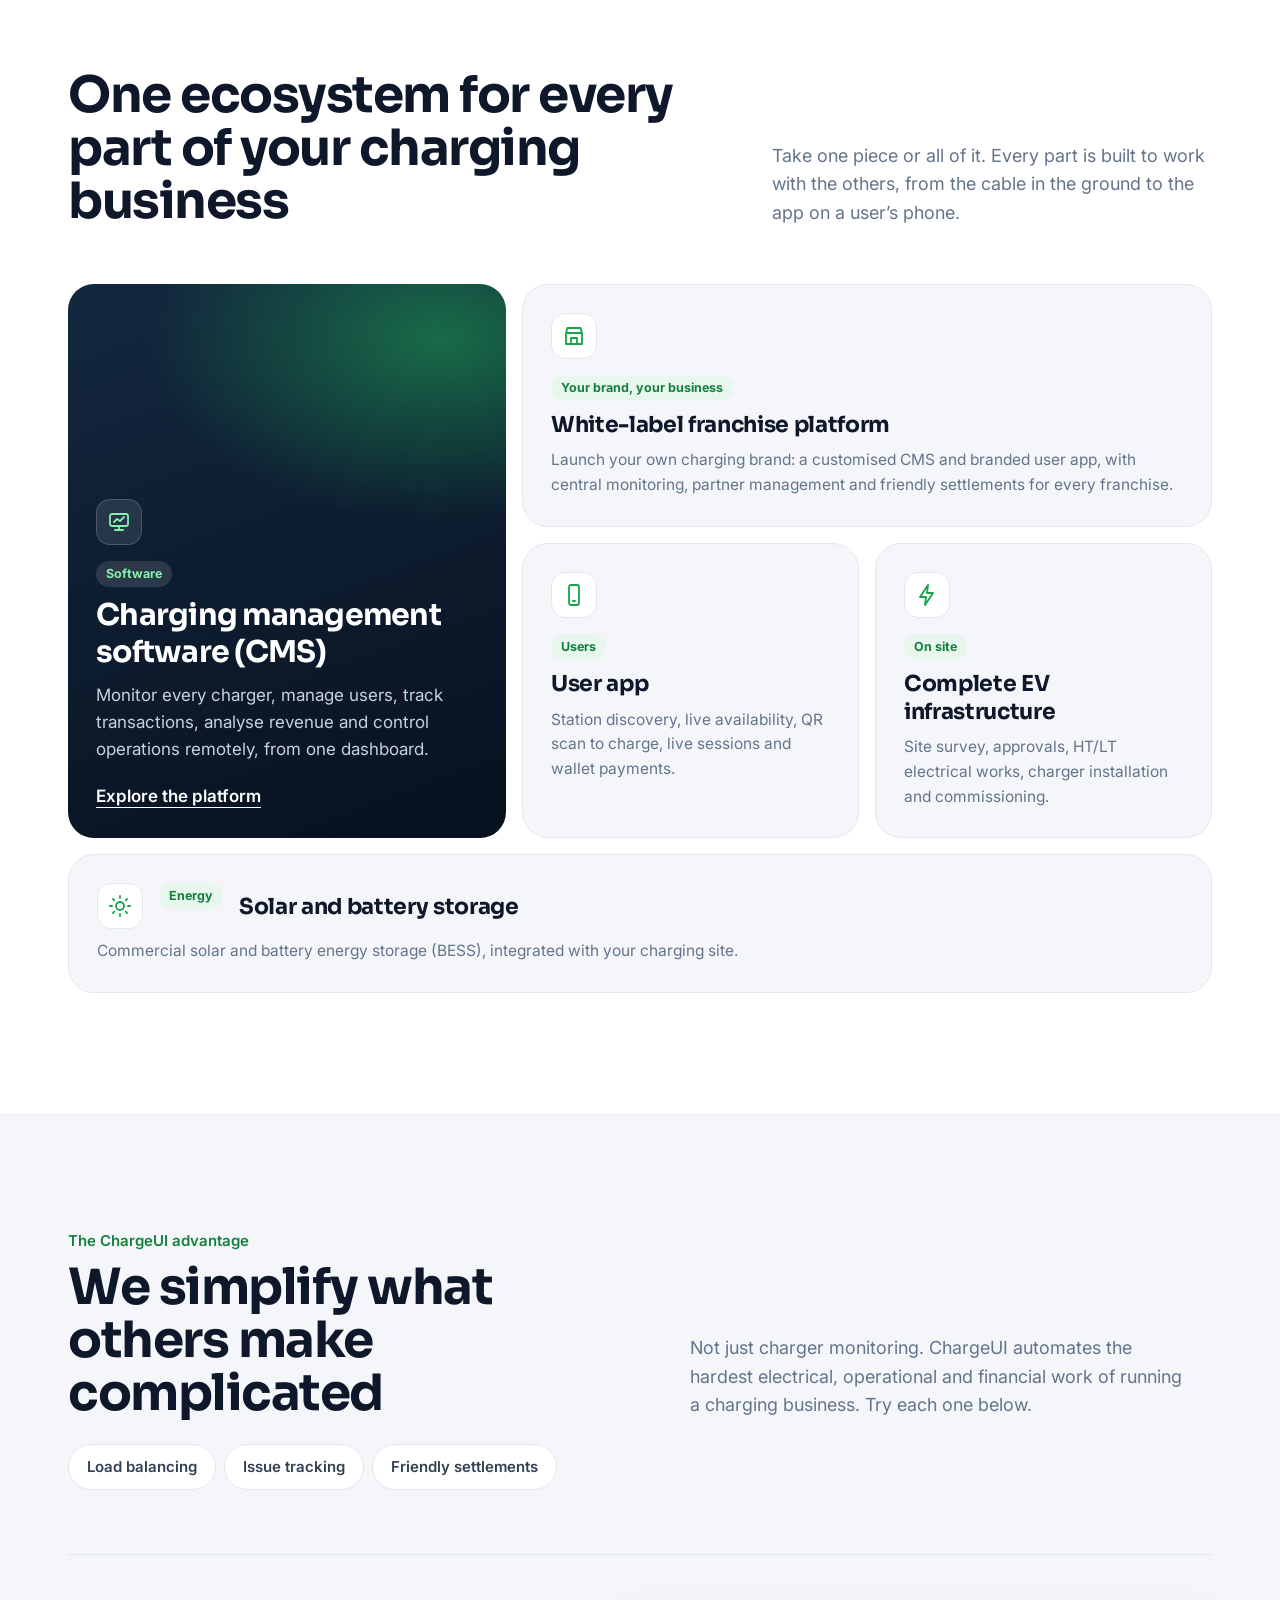
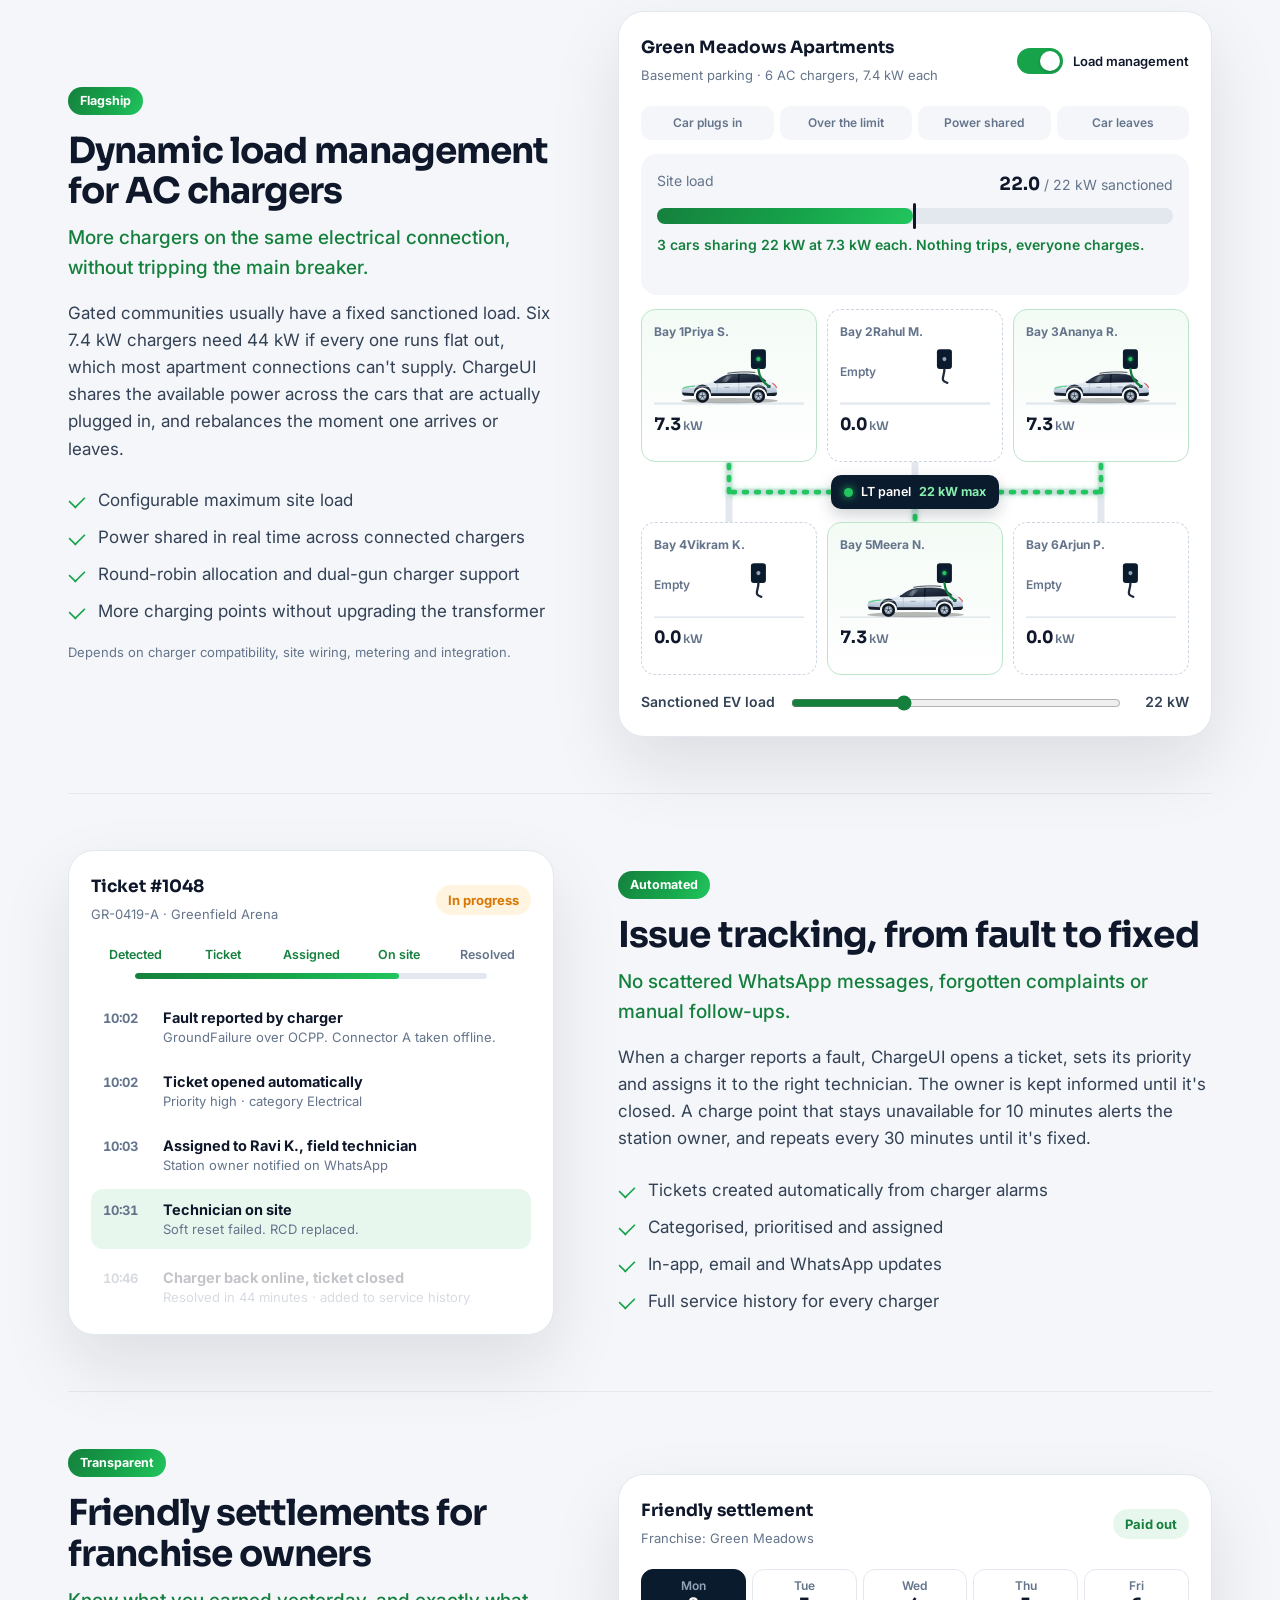
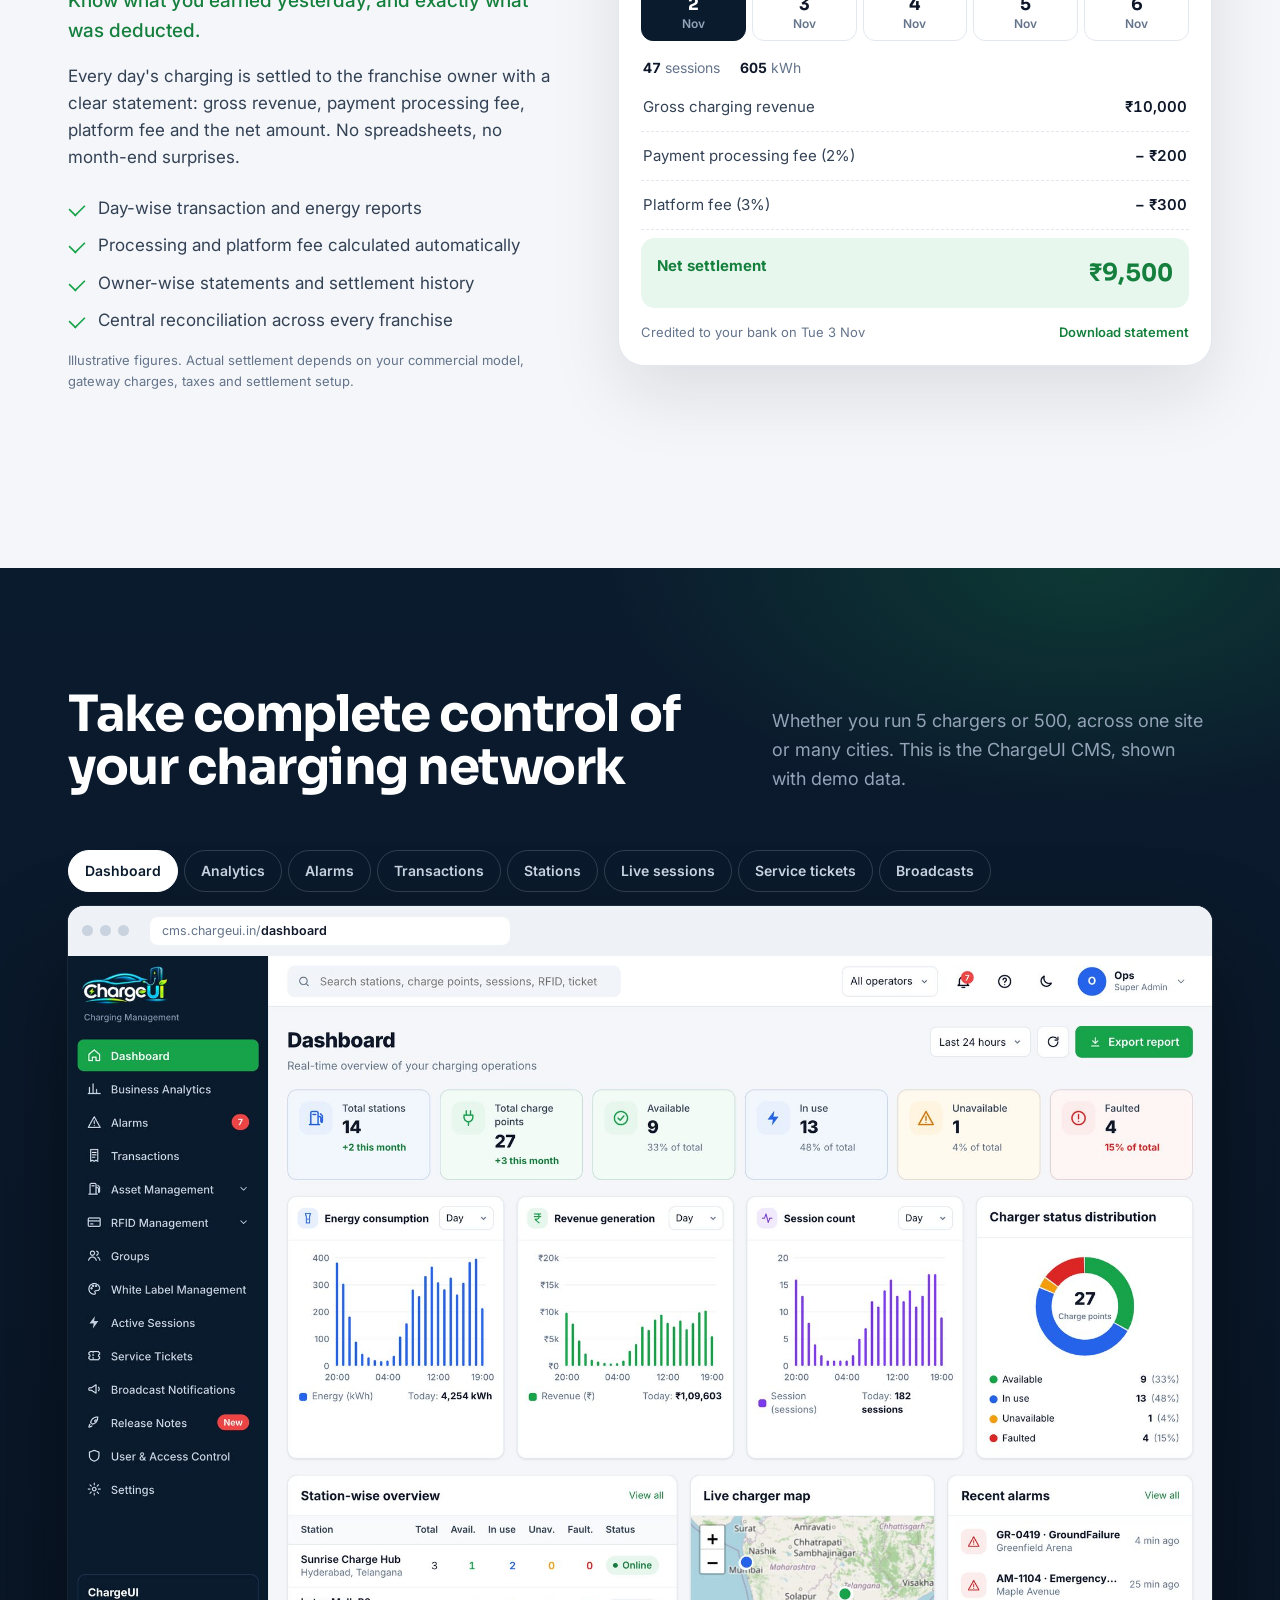
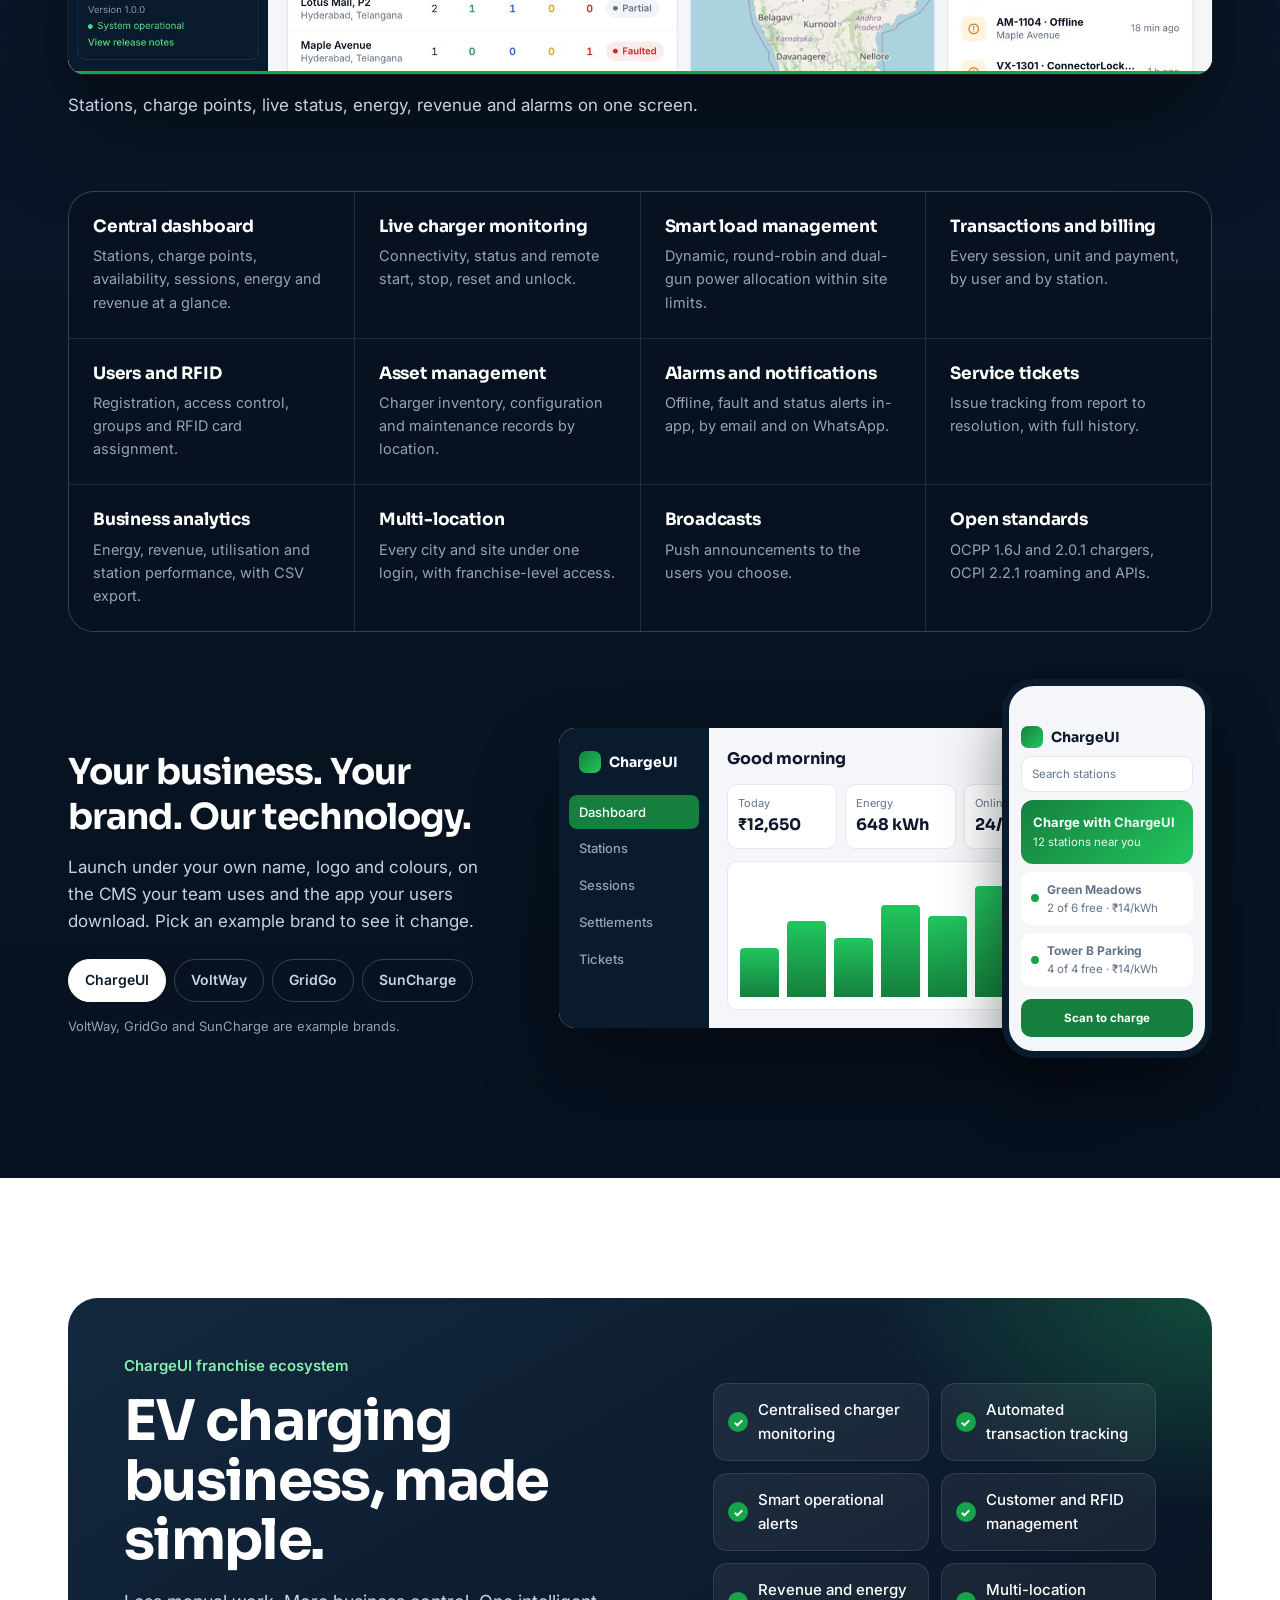
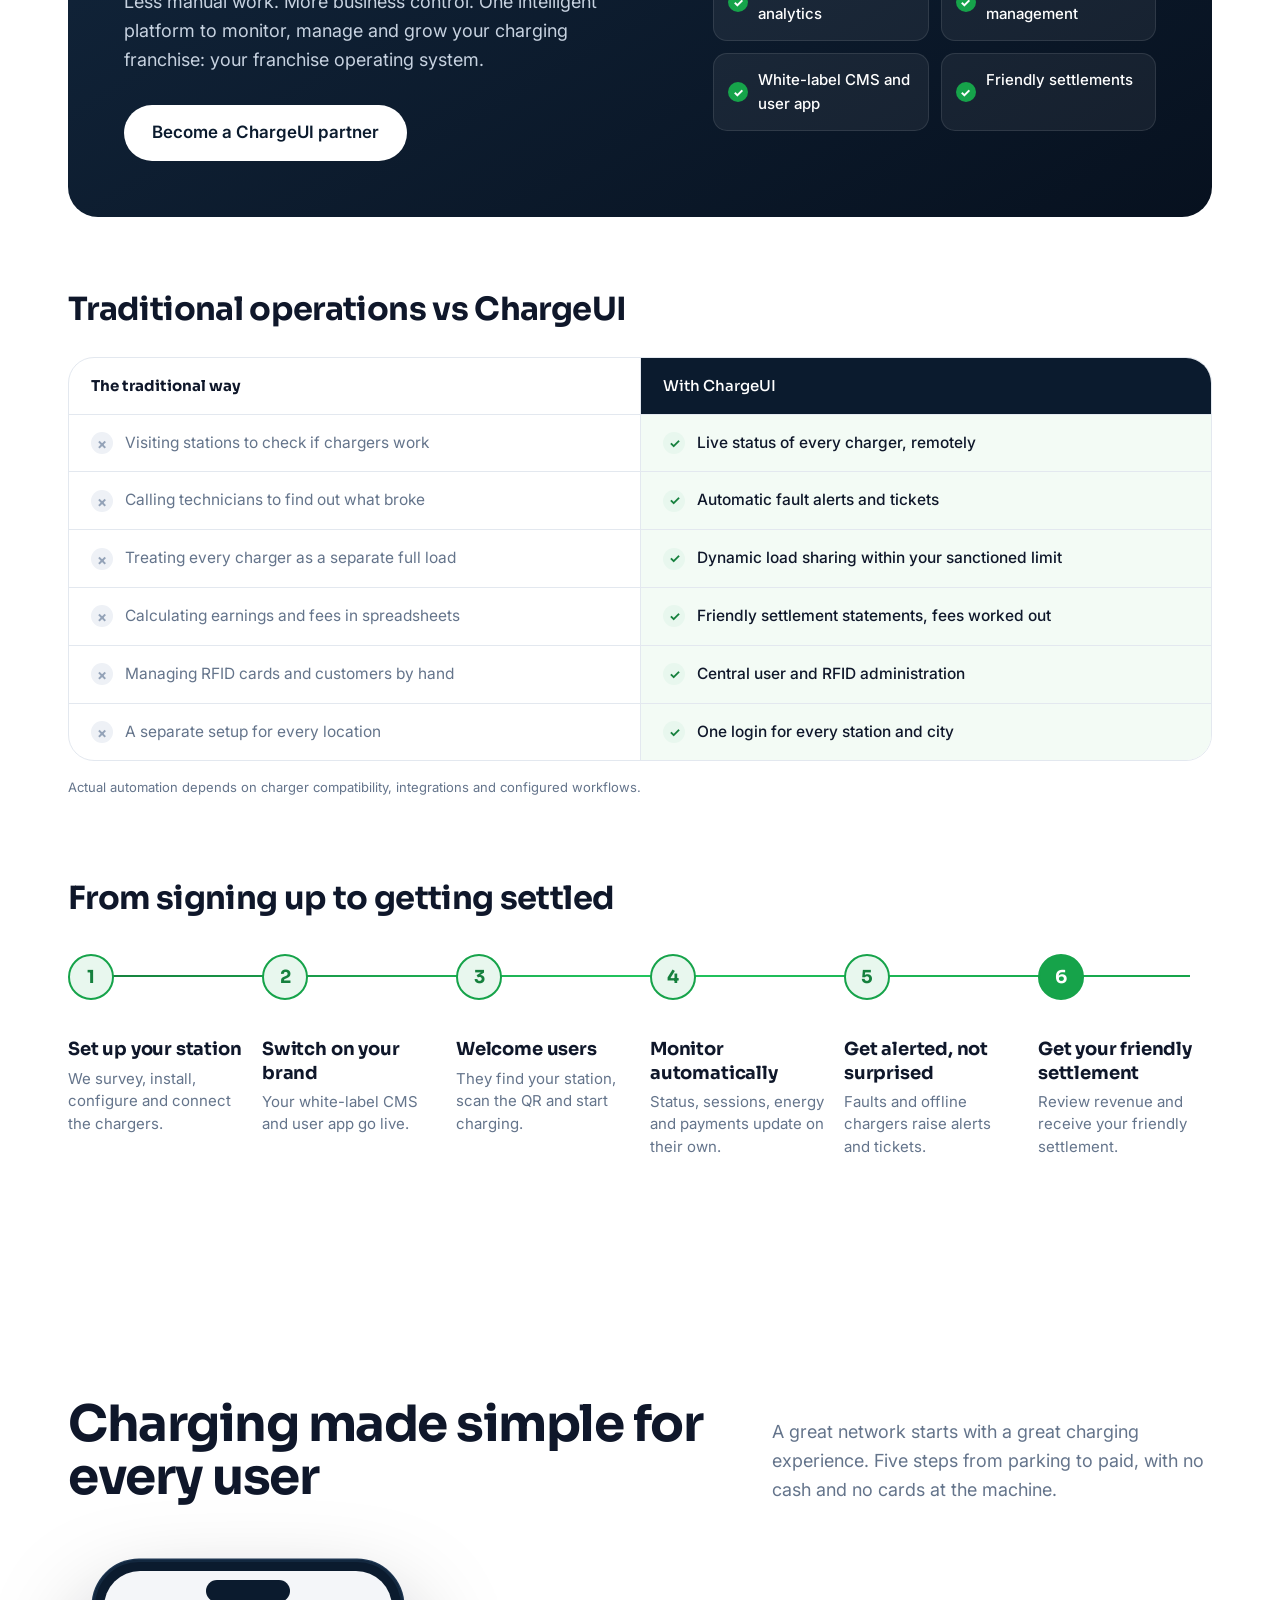
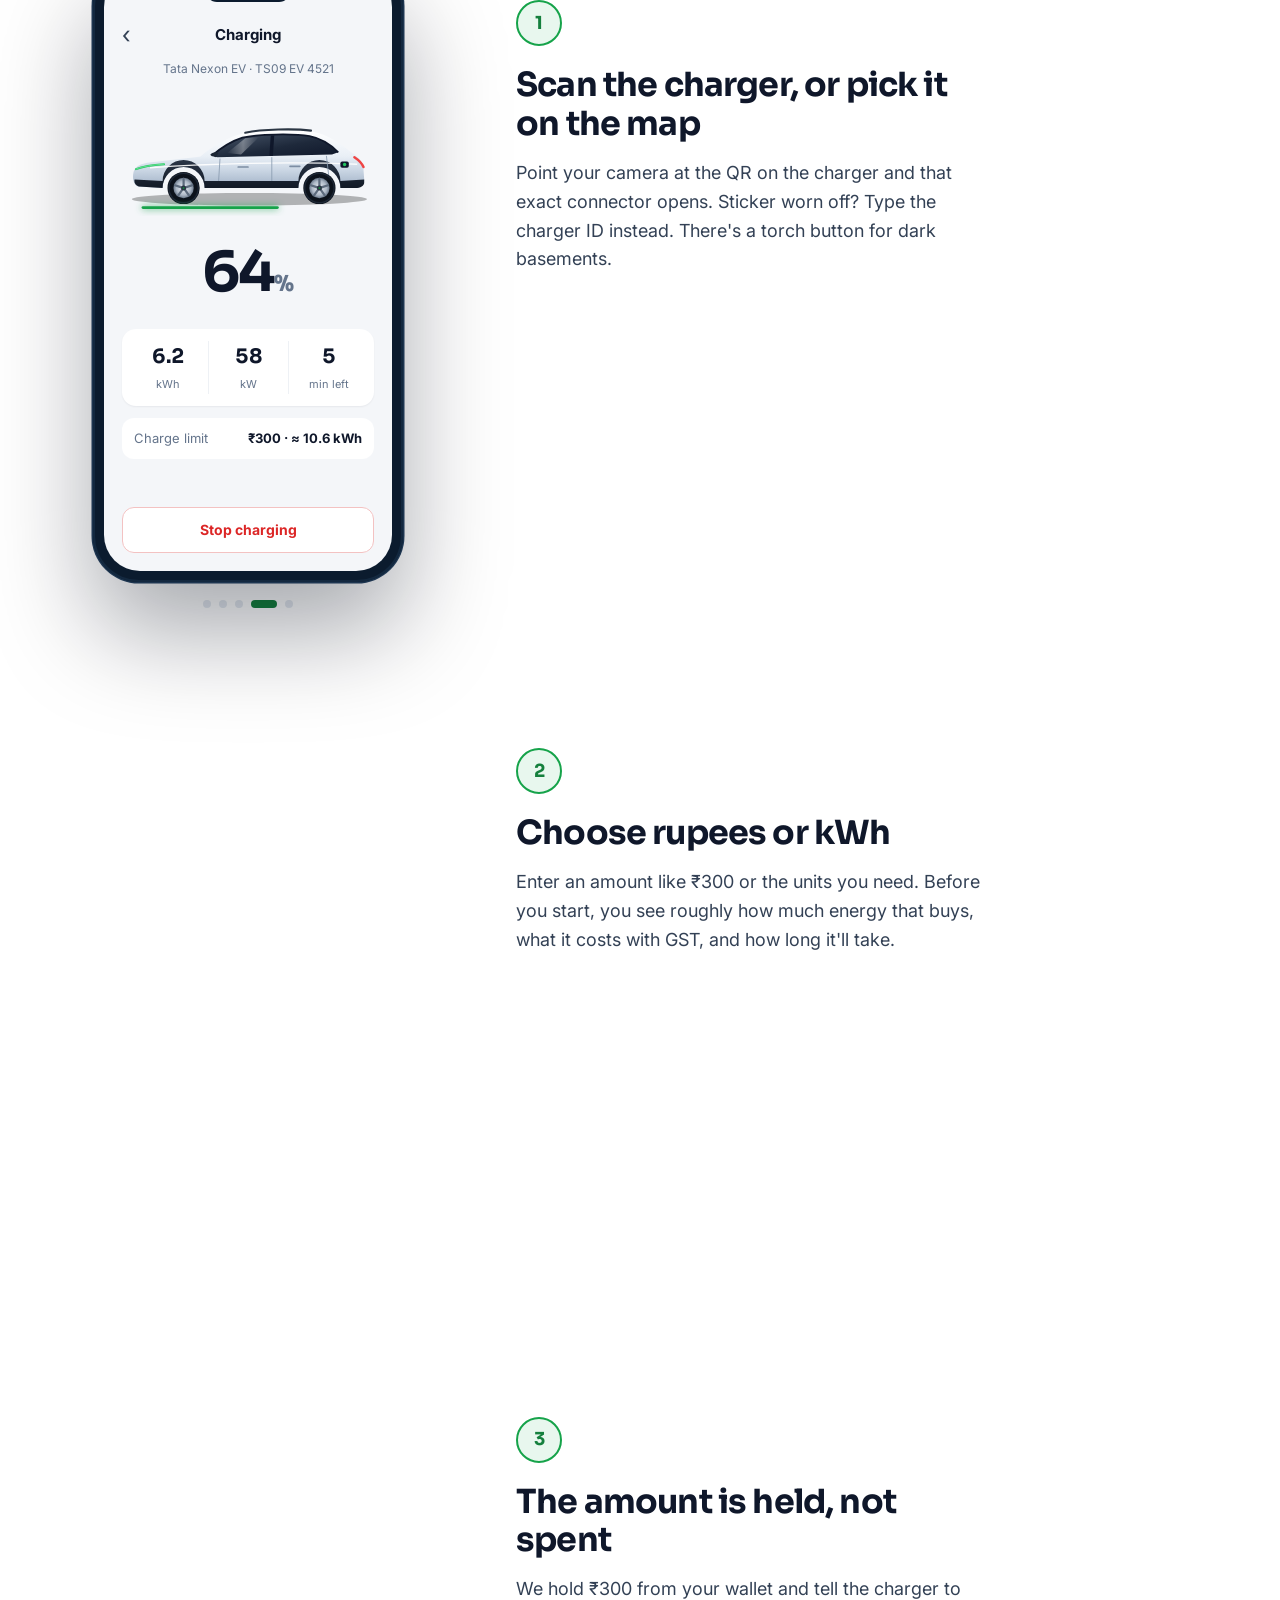
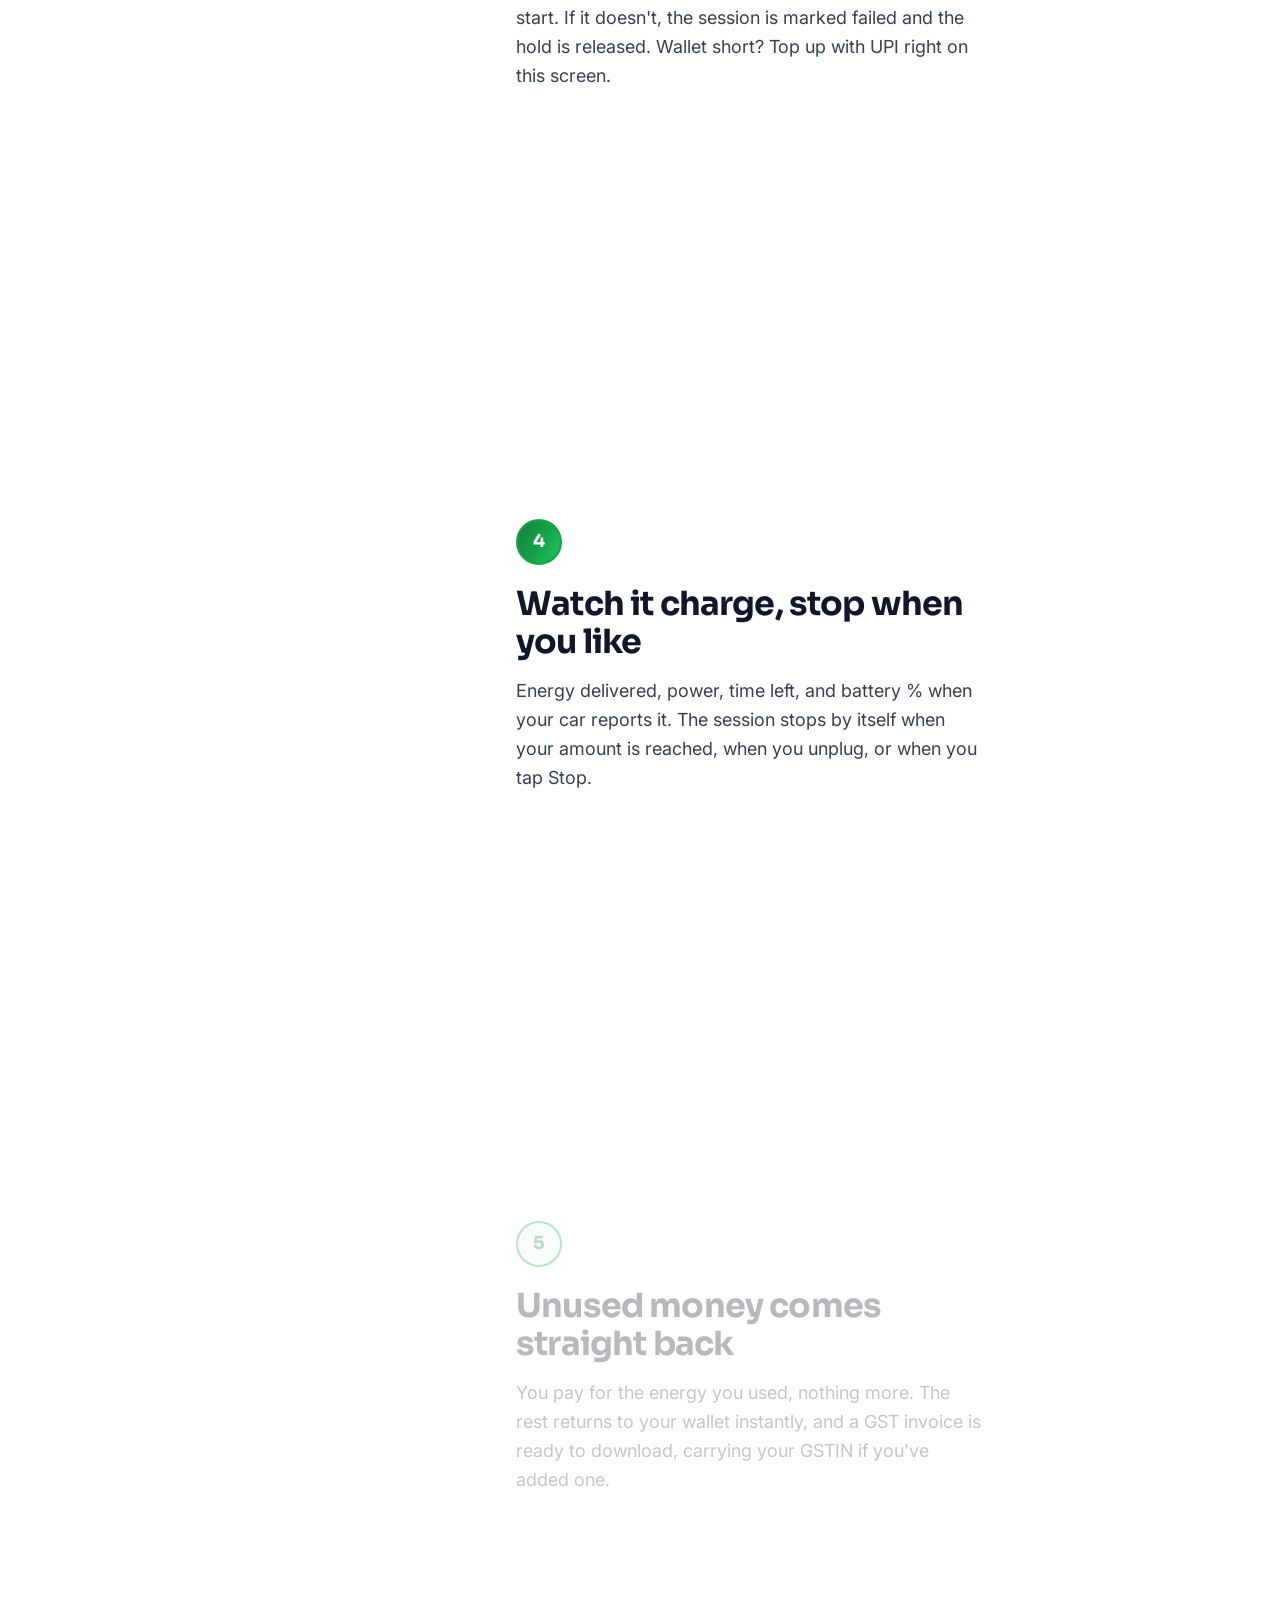
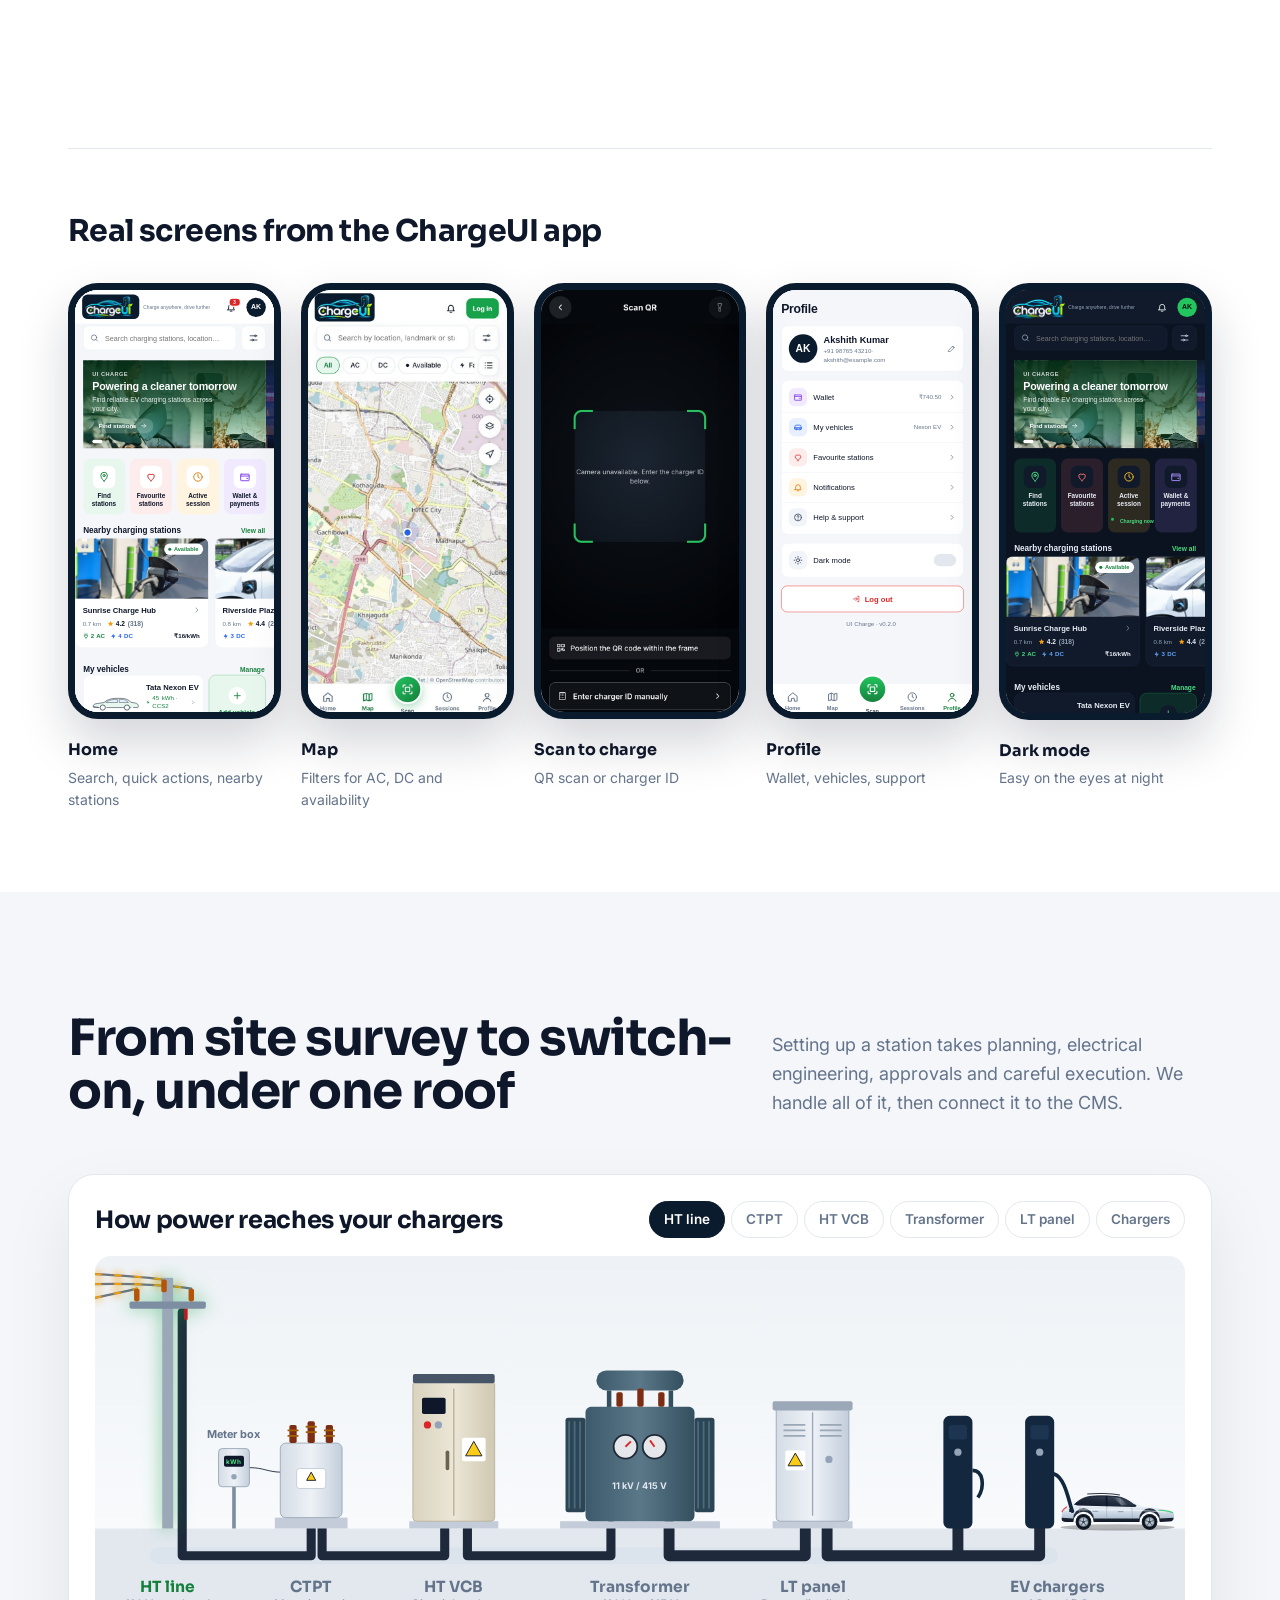
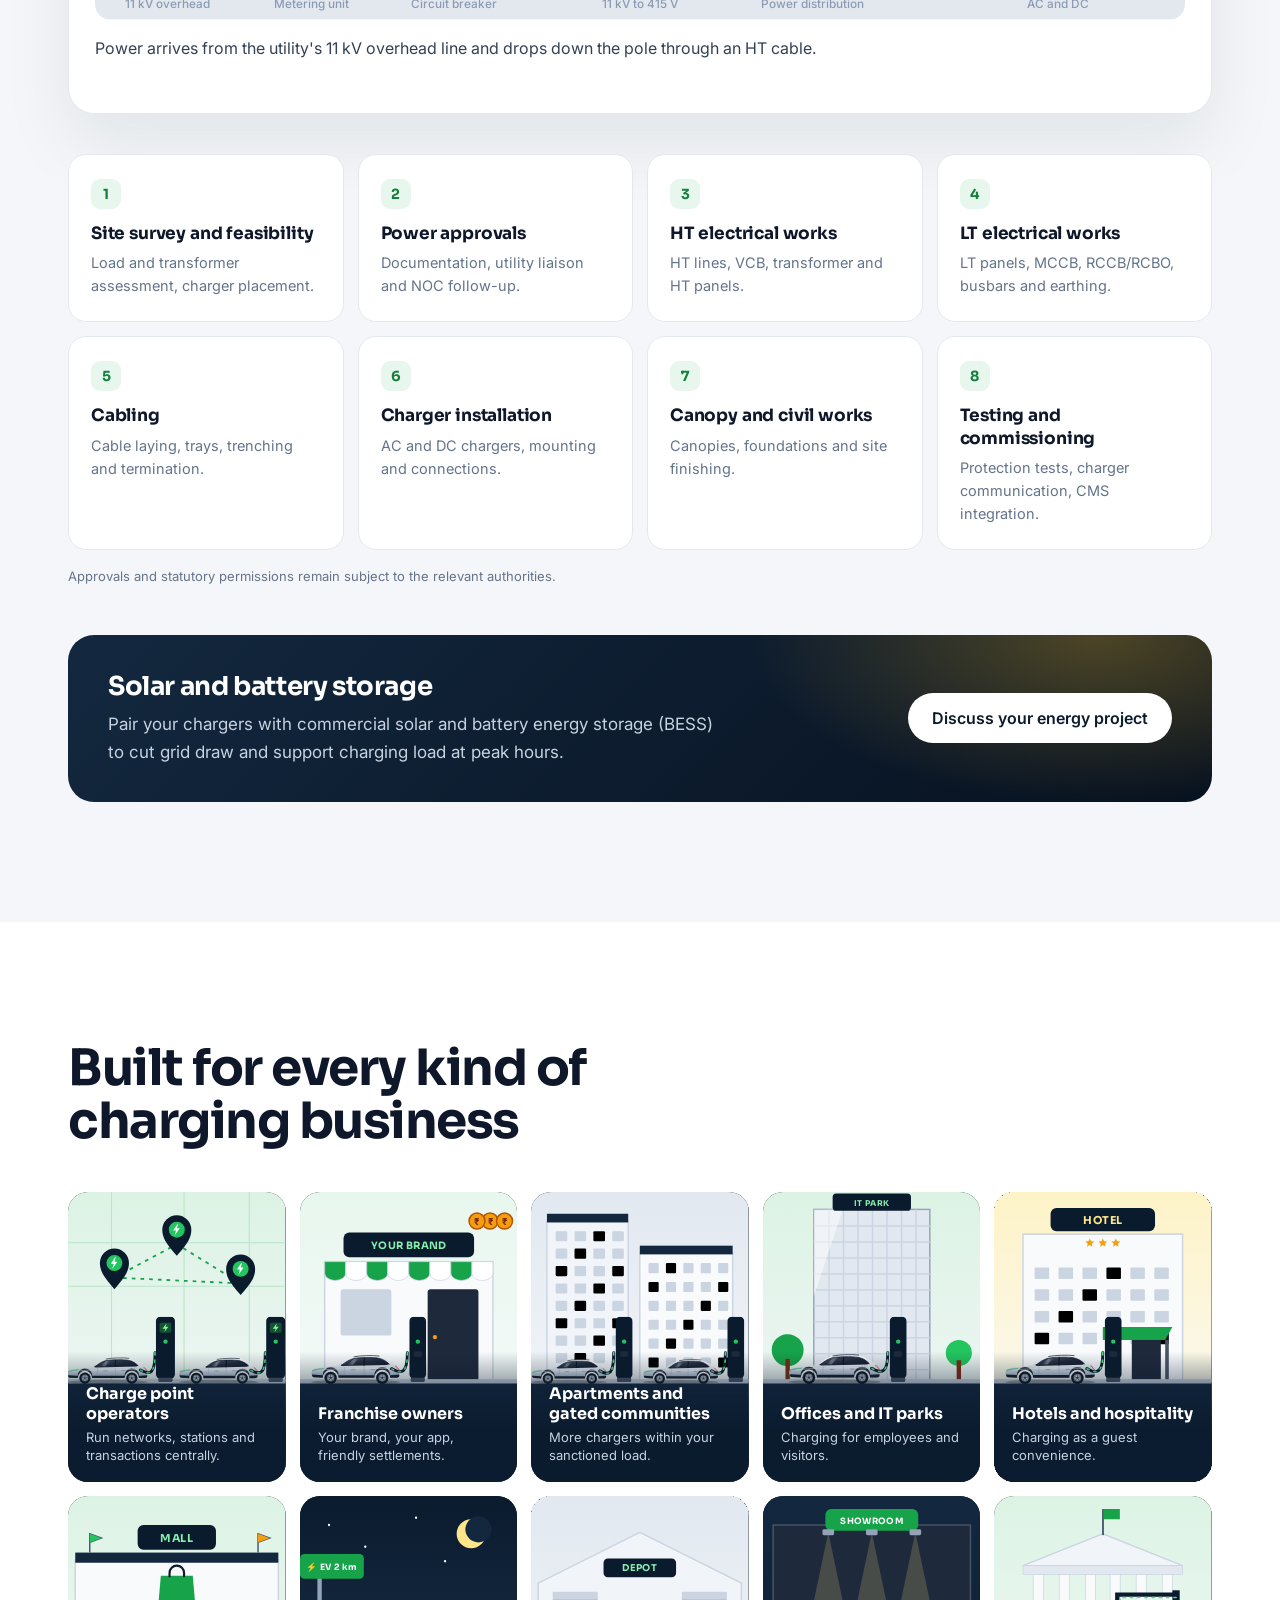
==== commit e455cc35: "Legal pages: ChargeUI Private Limited, no placeholders Company name filled in; address, grievance of" ====
--- a/index.html
+++ b/index.html
@@ -1011,7 +1011,7 @@
       <div><h5>Company</h5><a href="#what">Solutions</a><a href="#usp">The ChargeUI advantage</a><a href="#why">Why ChargeUI</a><a href="#industries">Industries</a><a href="#faq">FAQ</a><a href="#contact">Contact</a></div>
       <div><h5>Legal</h5><a href="privacy.html">Privacy policy</a><a href="terms.html">Terms and conditions</a><a href="terms.html#refunds">Refund and cancellation</a><a href="privacy.html#security">Data protection</a></div>
     </div>
-    <p class="foot-copy">© 2026 ChargeUI. All rights reserved. Product screens show demo data.</p>
+    <p class="foot-copy">© 2026 ChargeUI Private Limited. All rights reserved. Product screens show demo data.</p>
   </div>
 </footer>
 
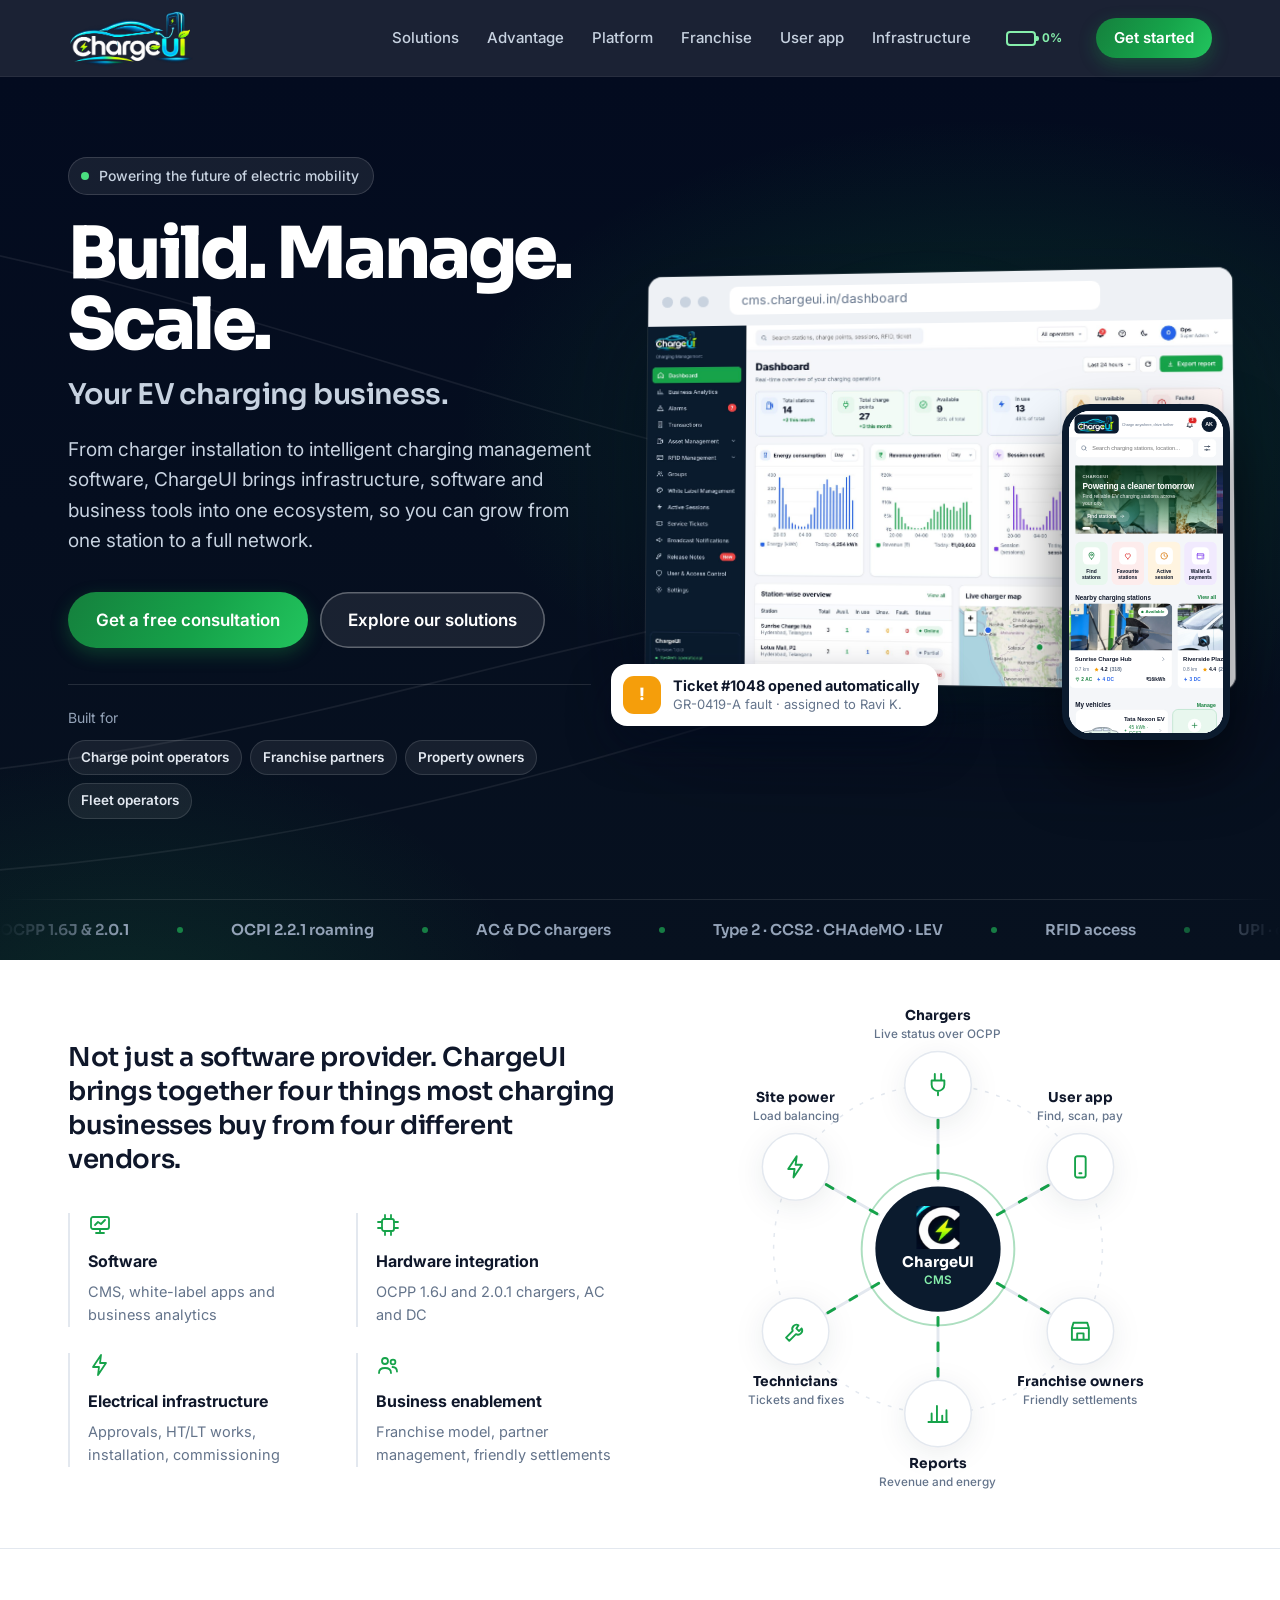
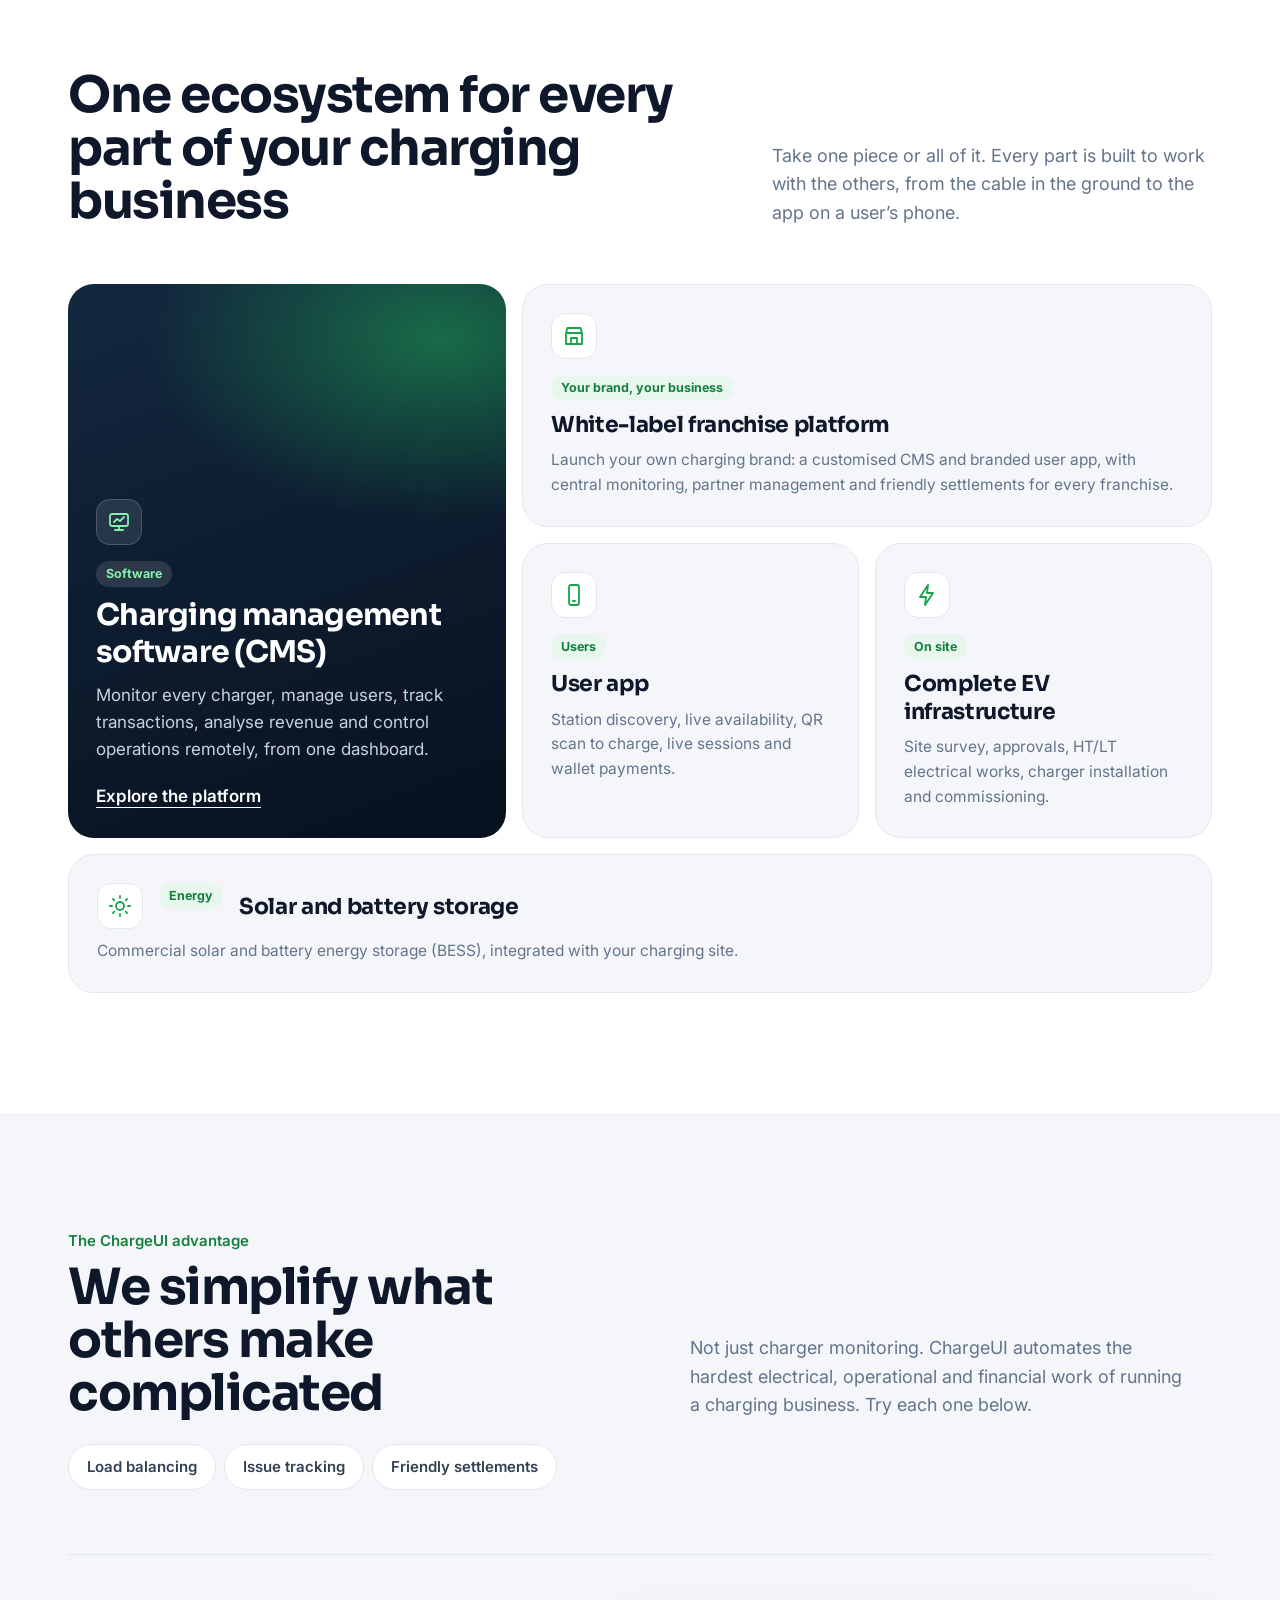
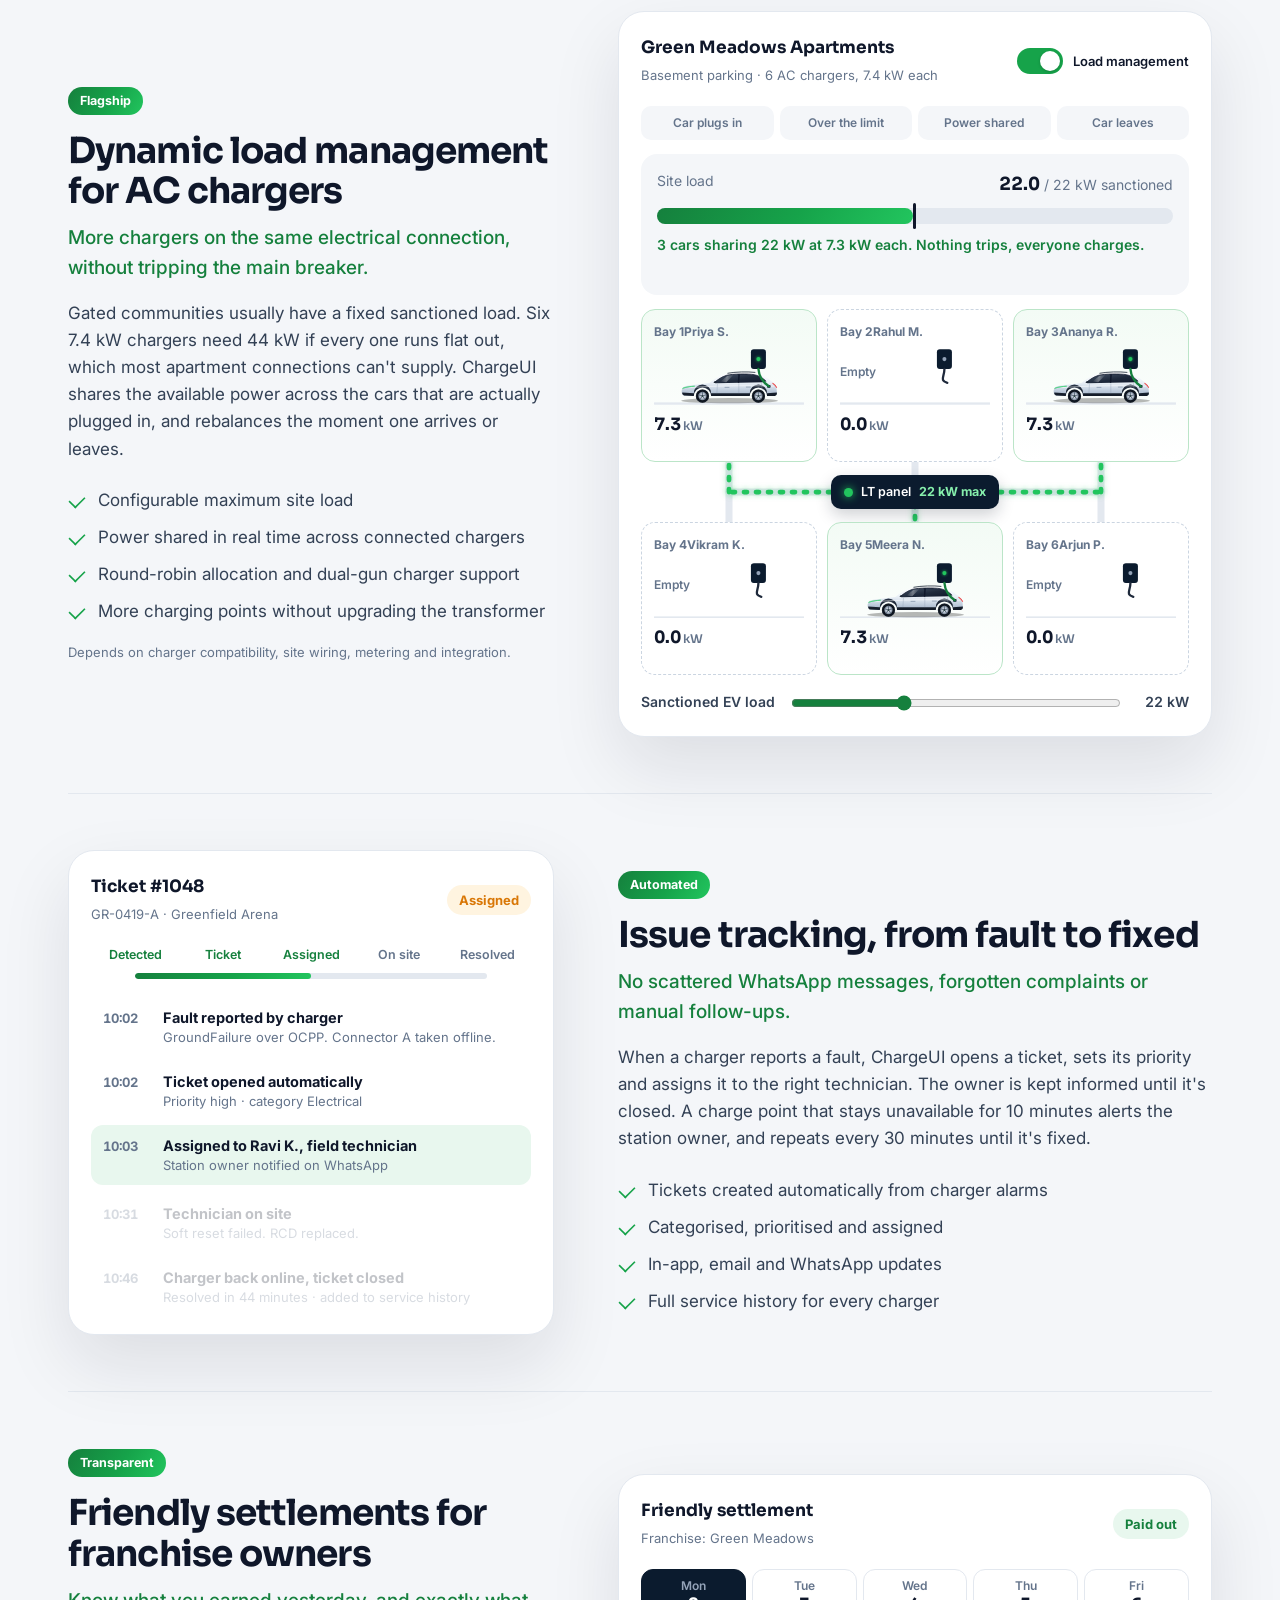
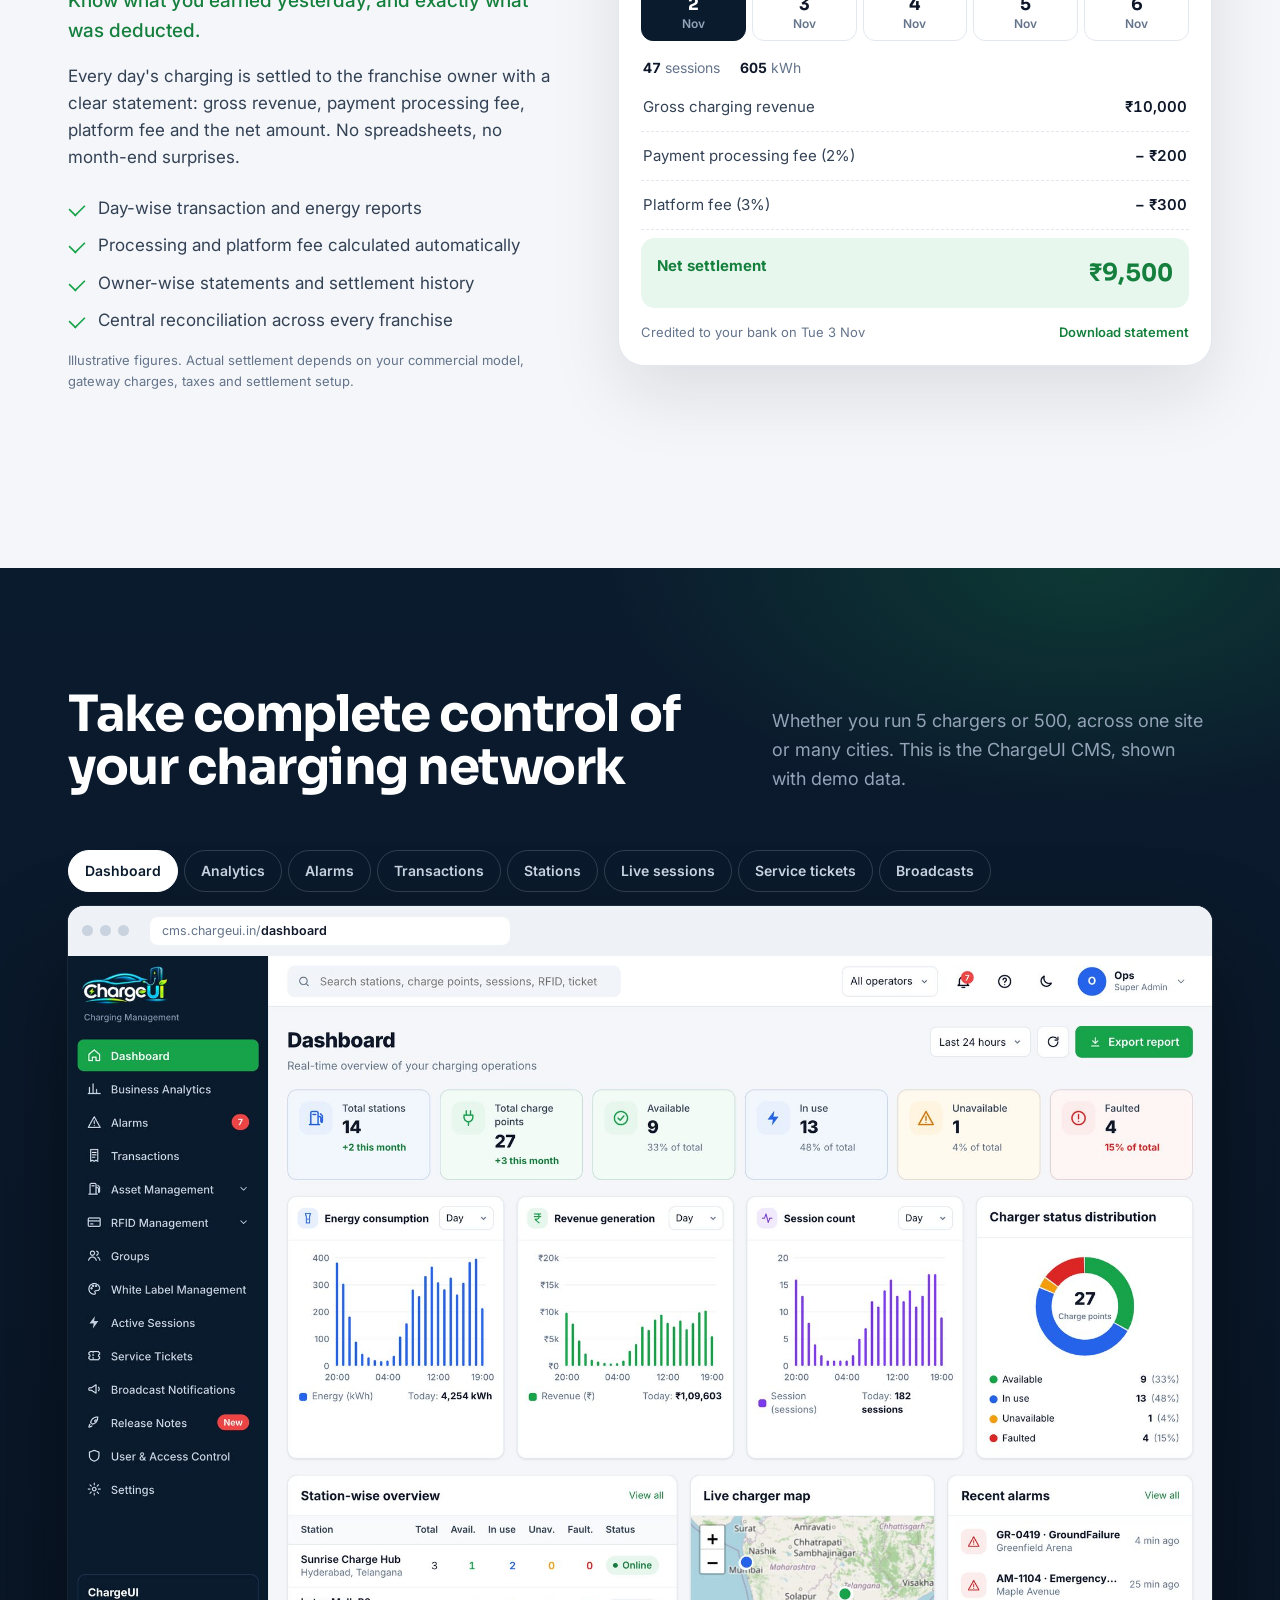
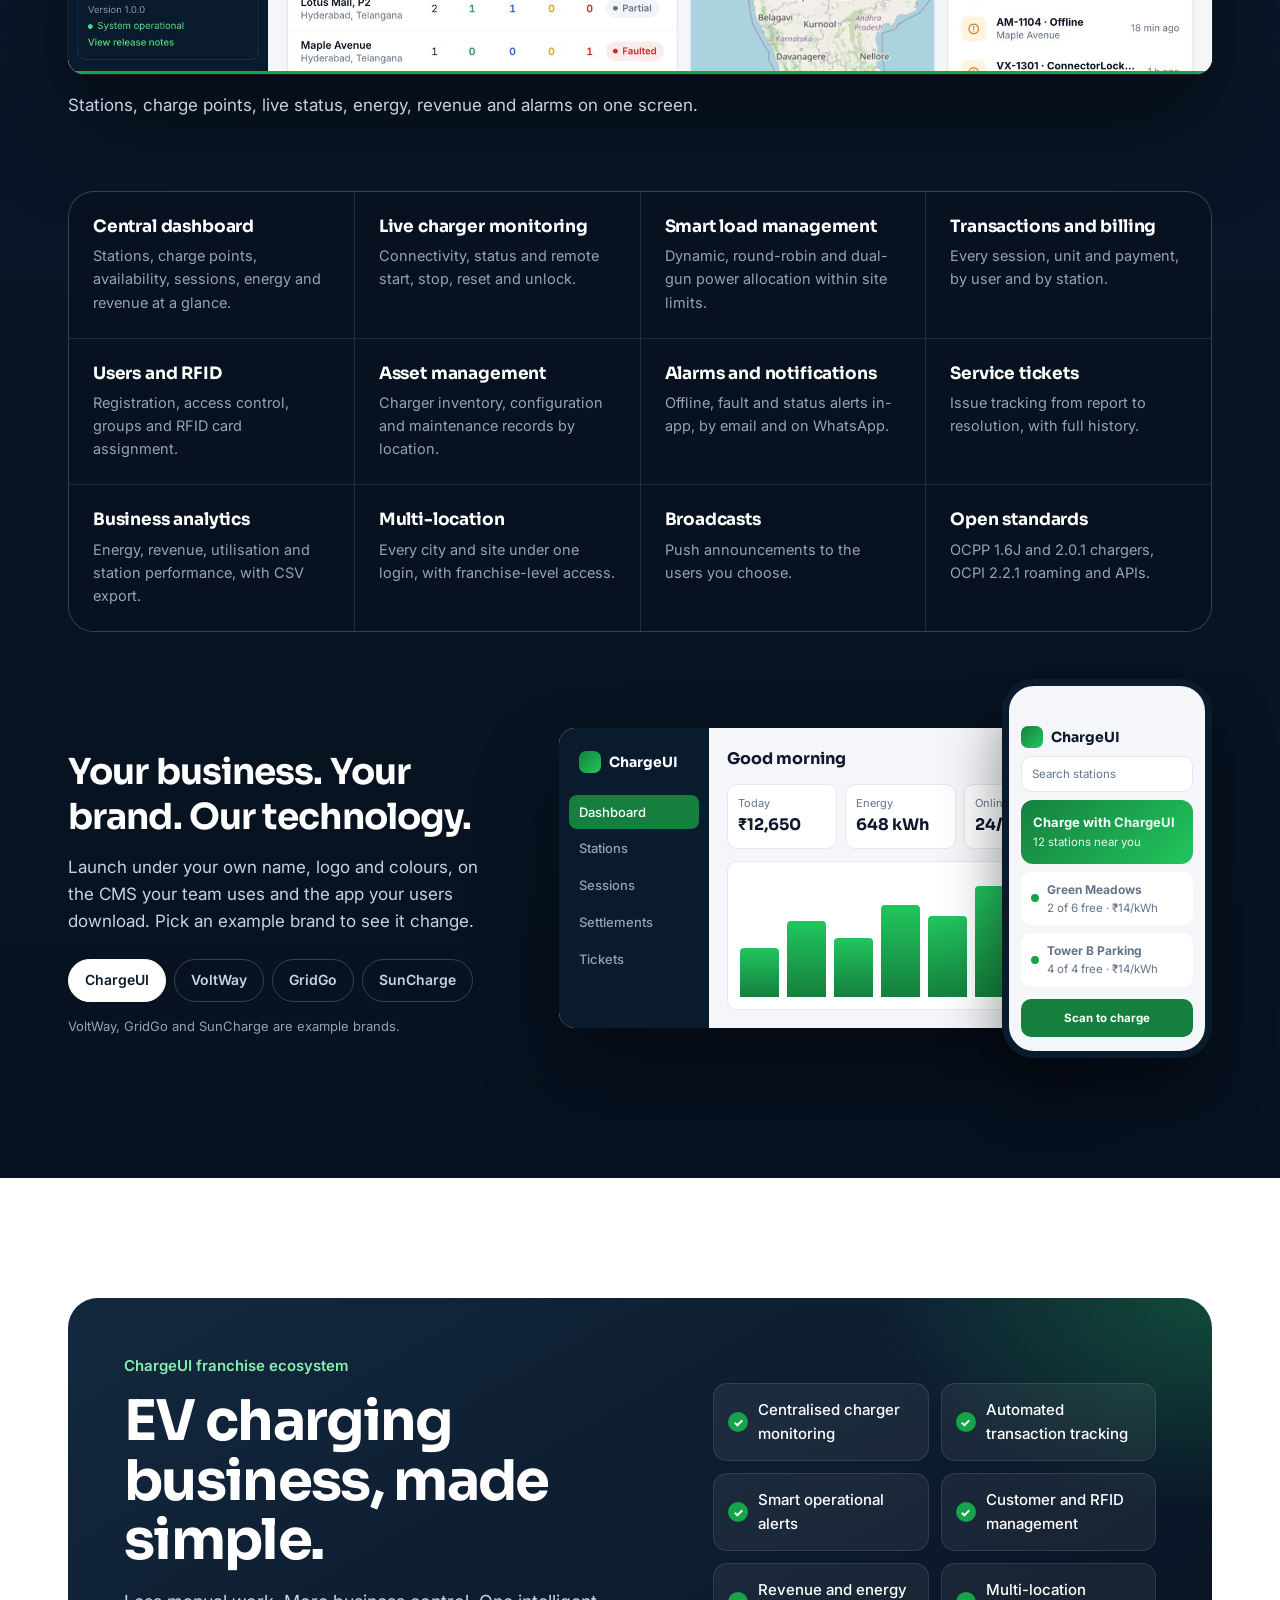
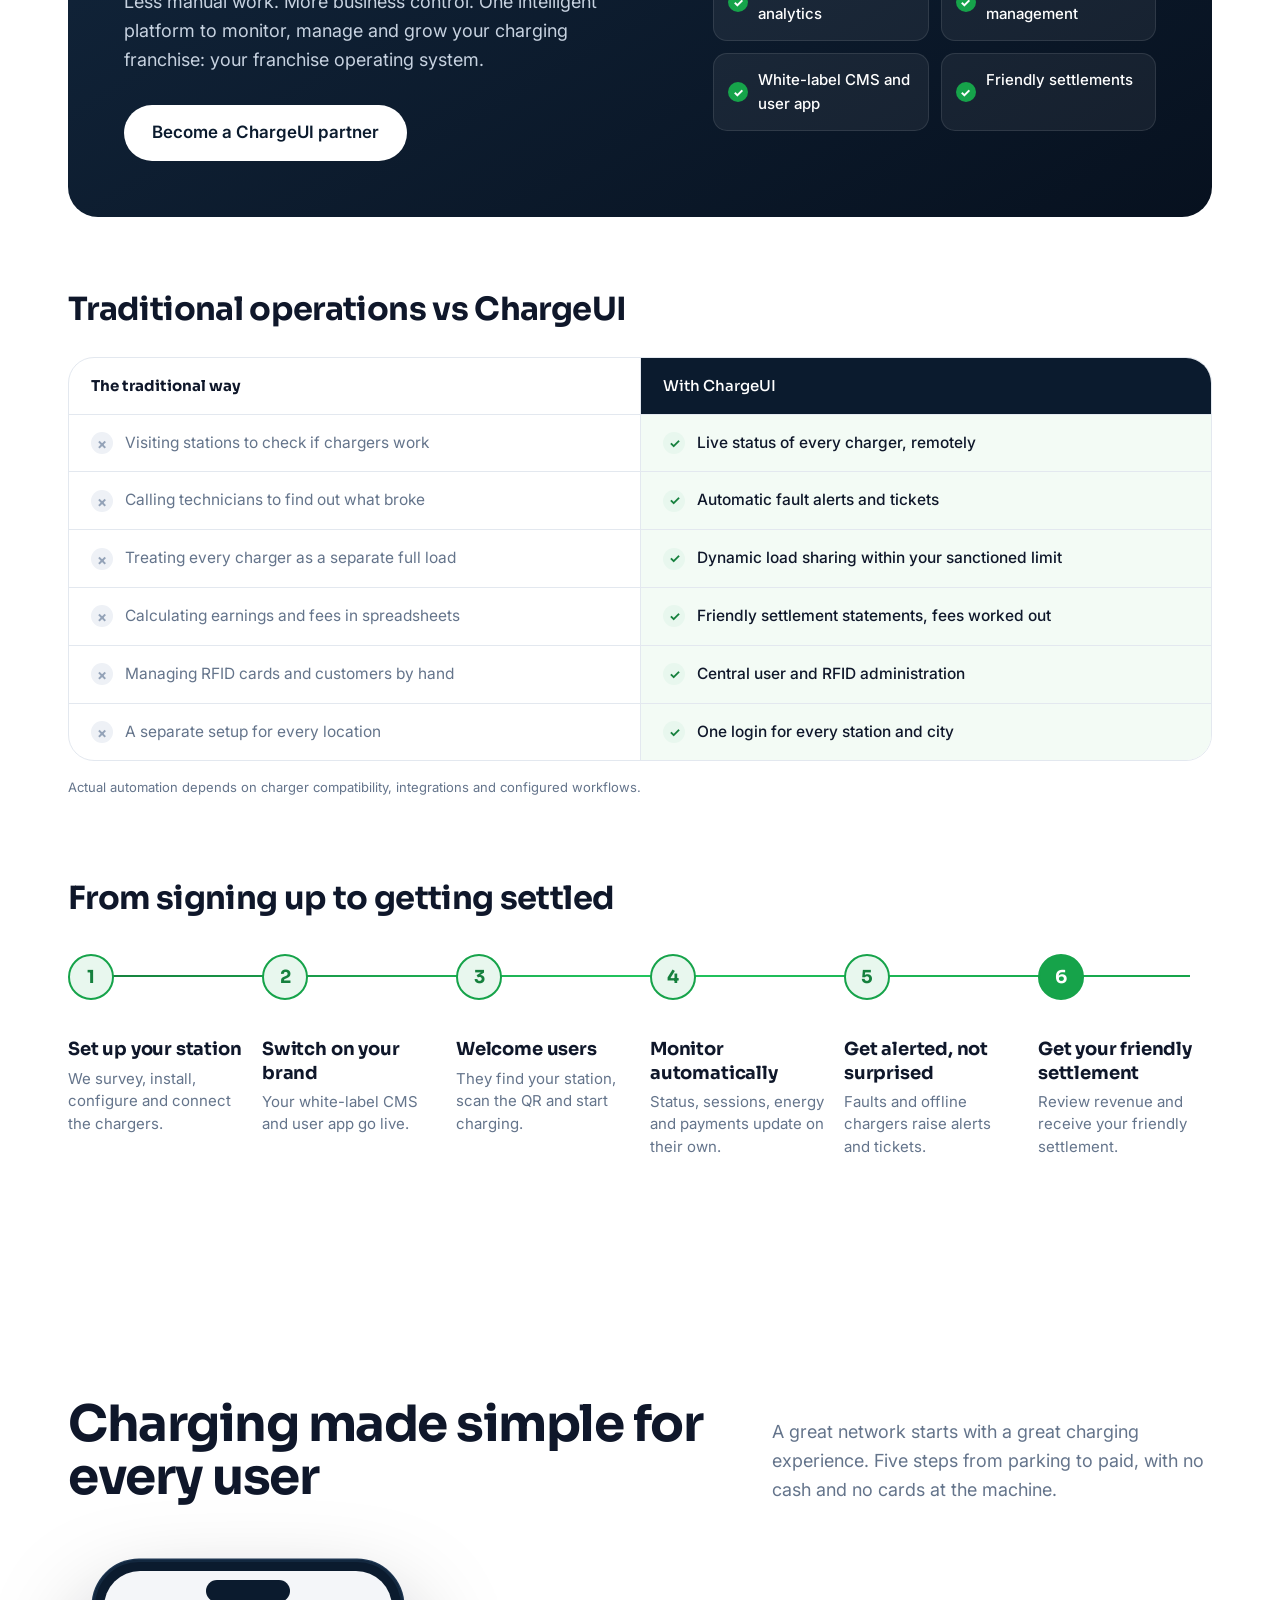
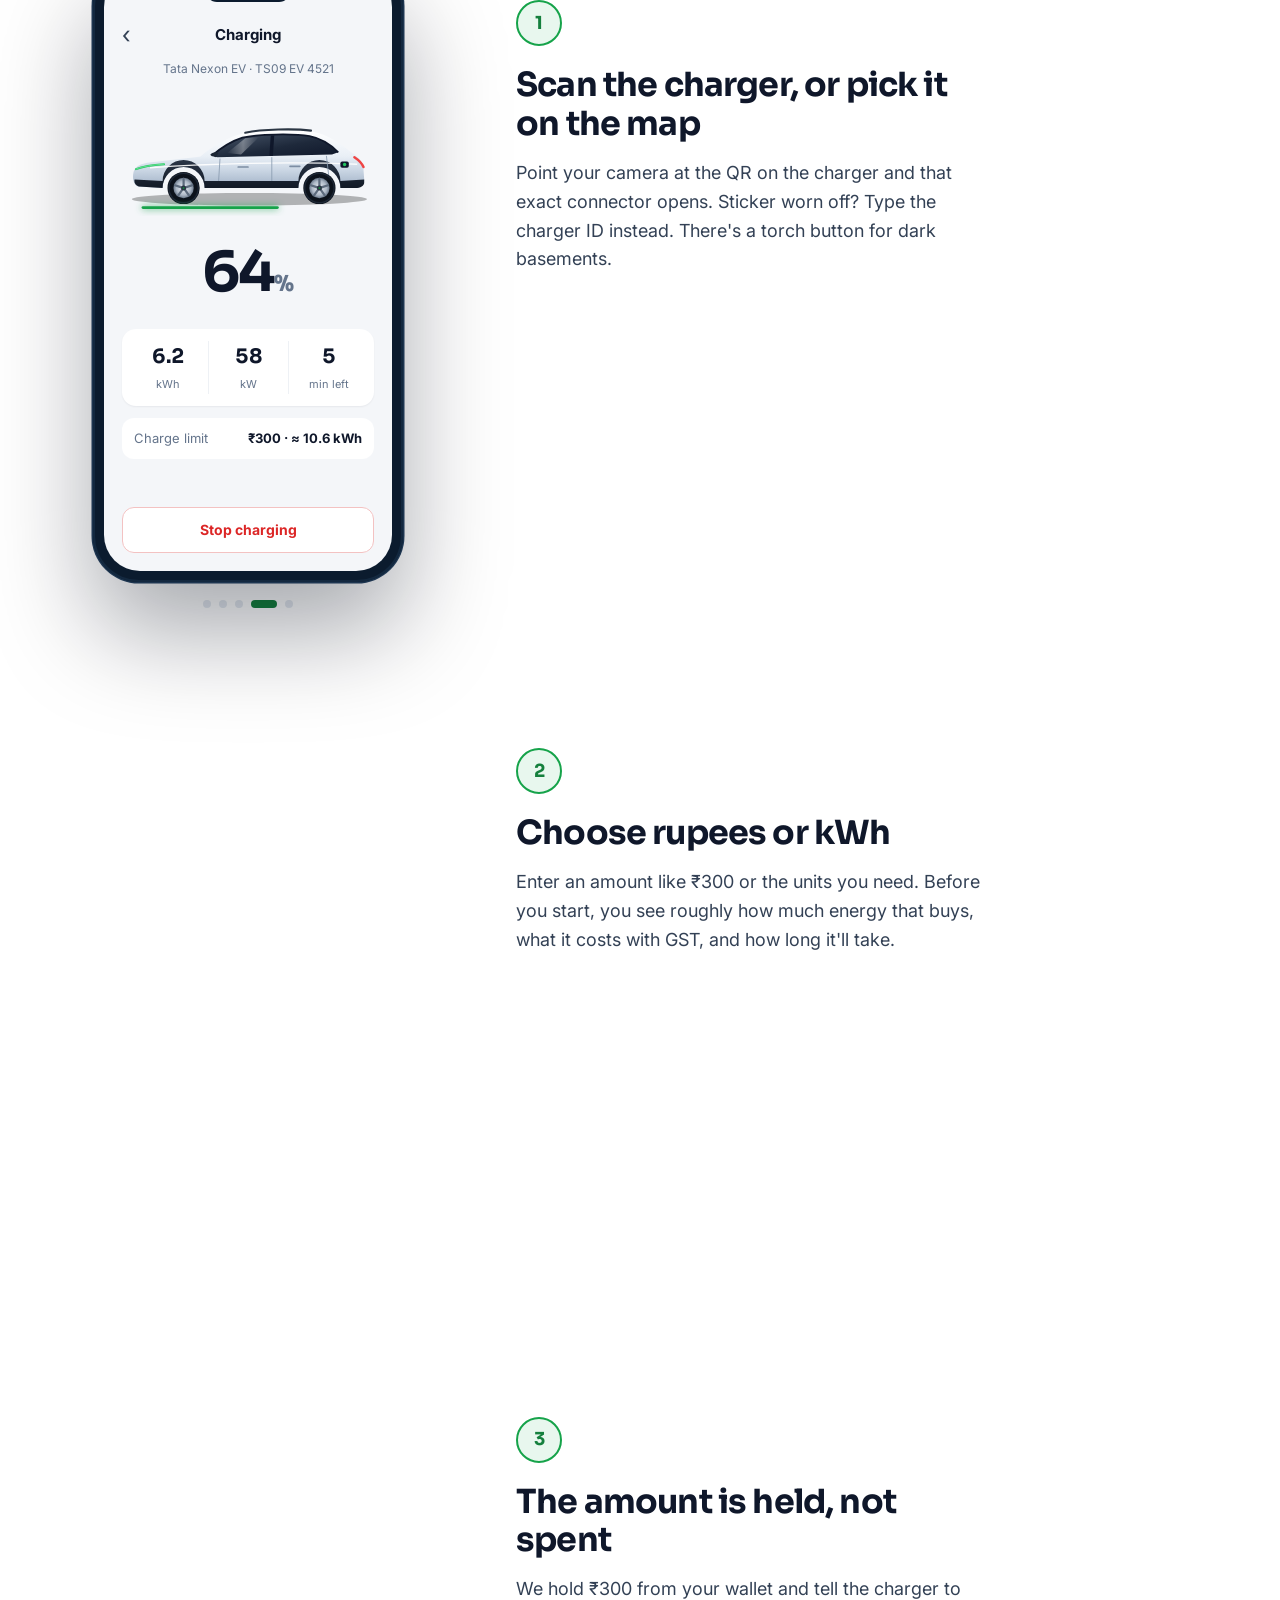
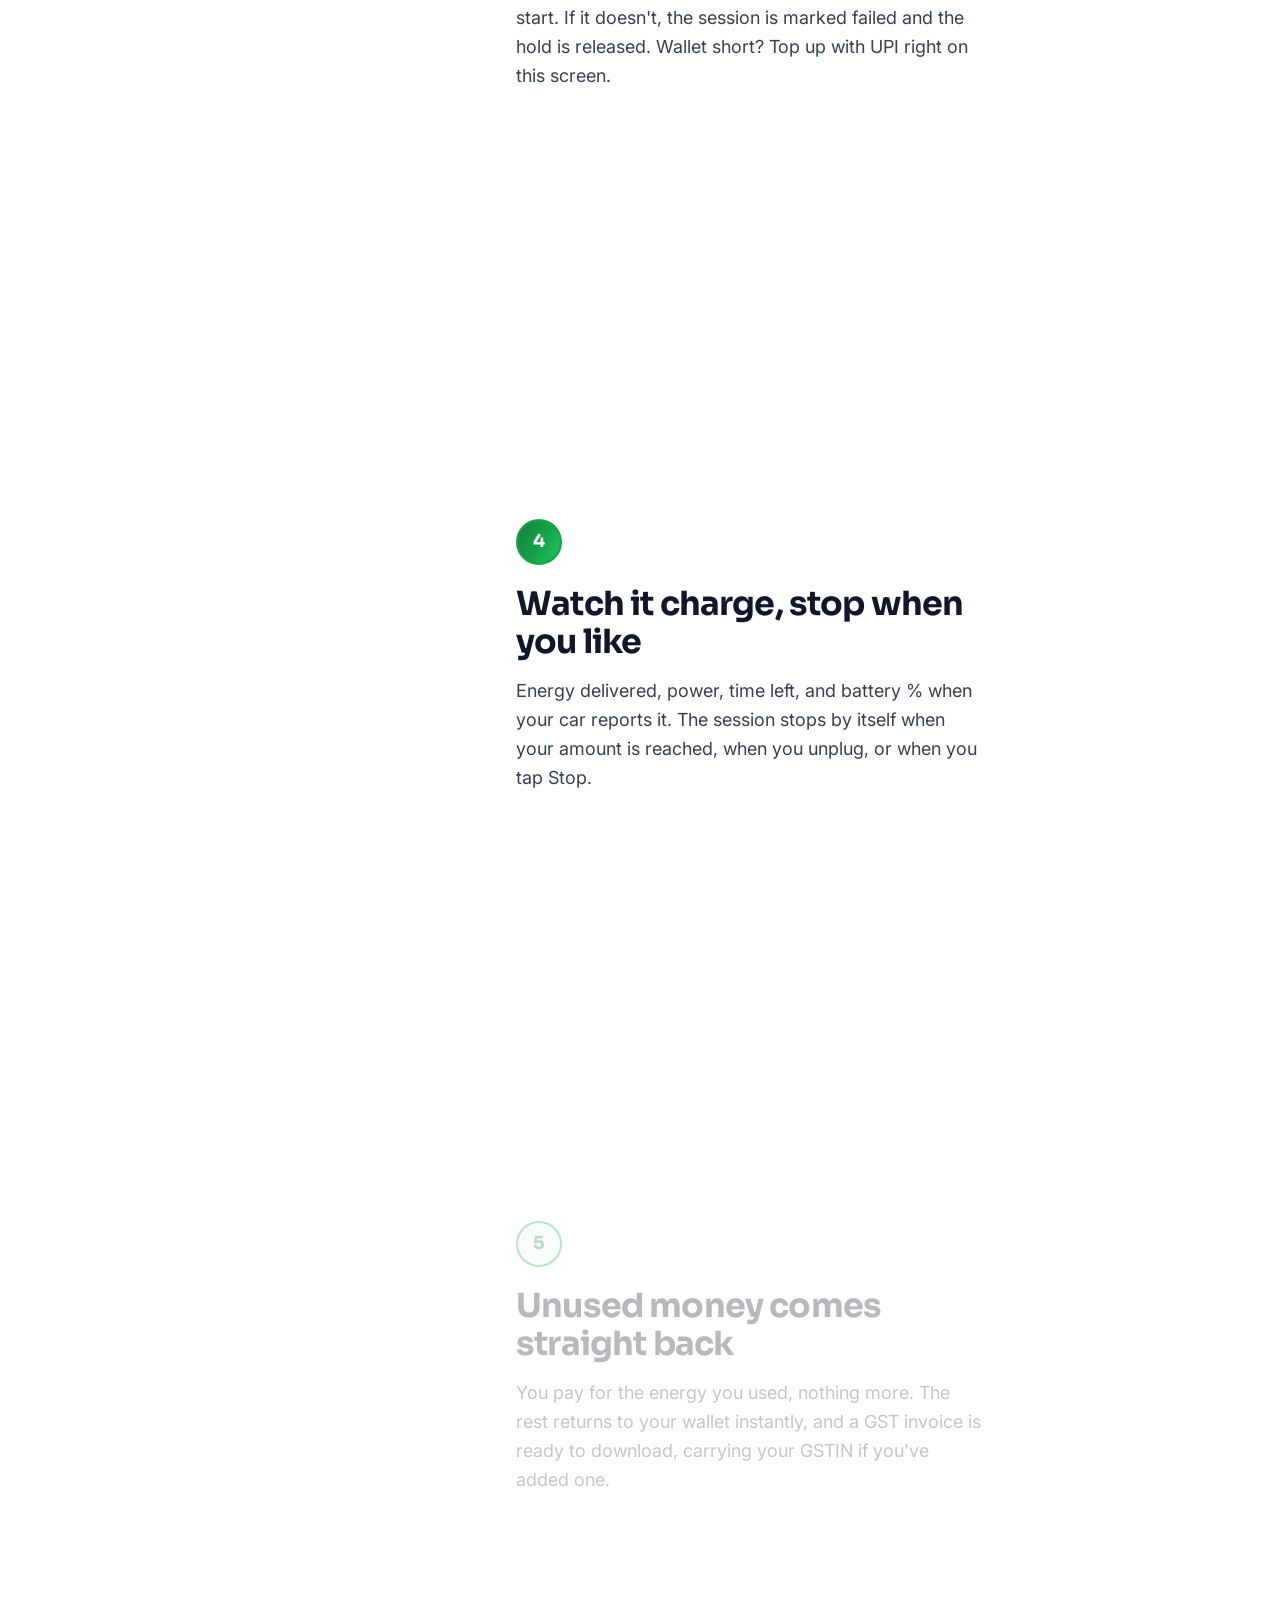
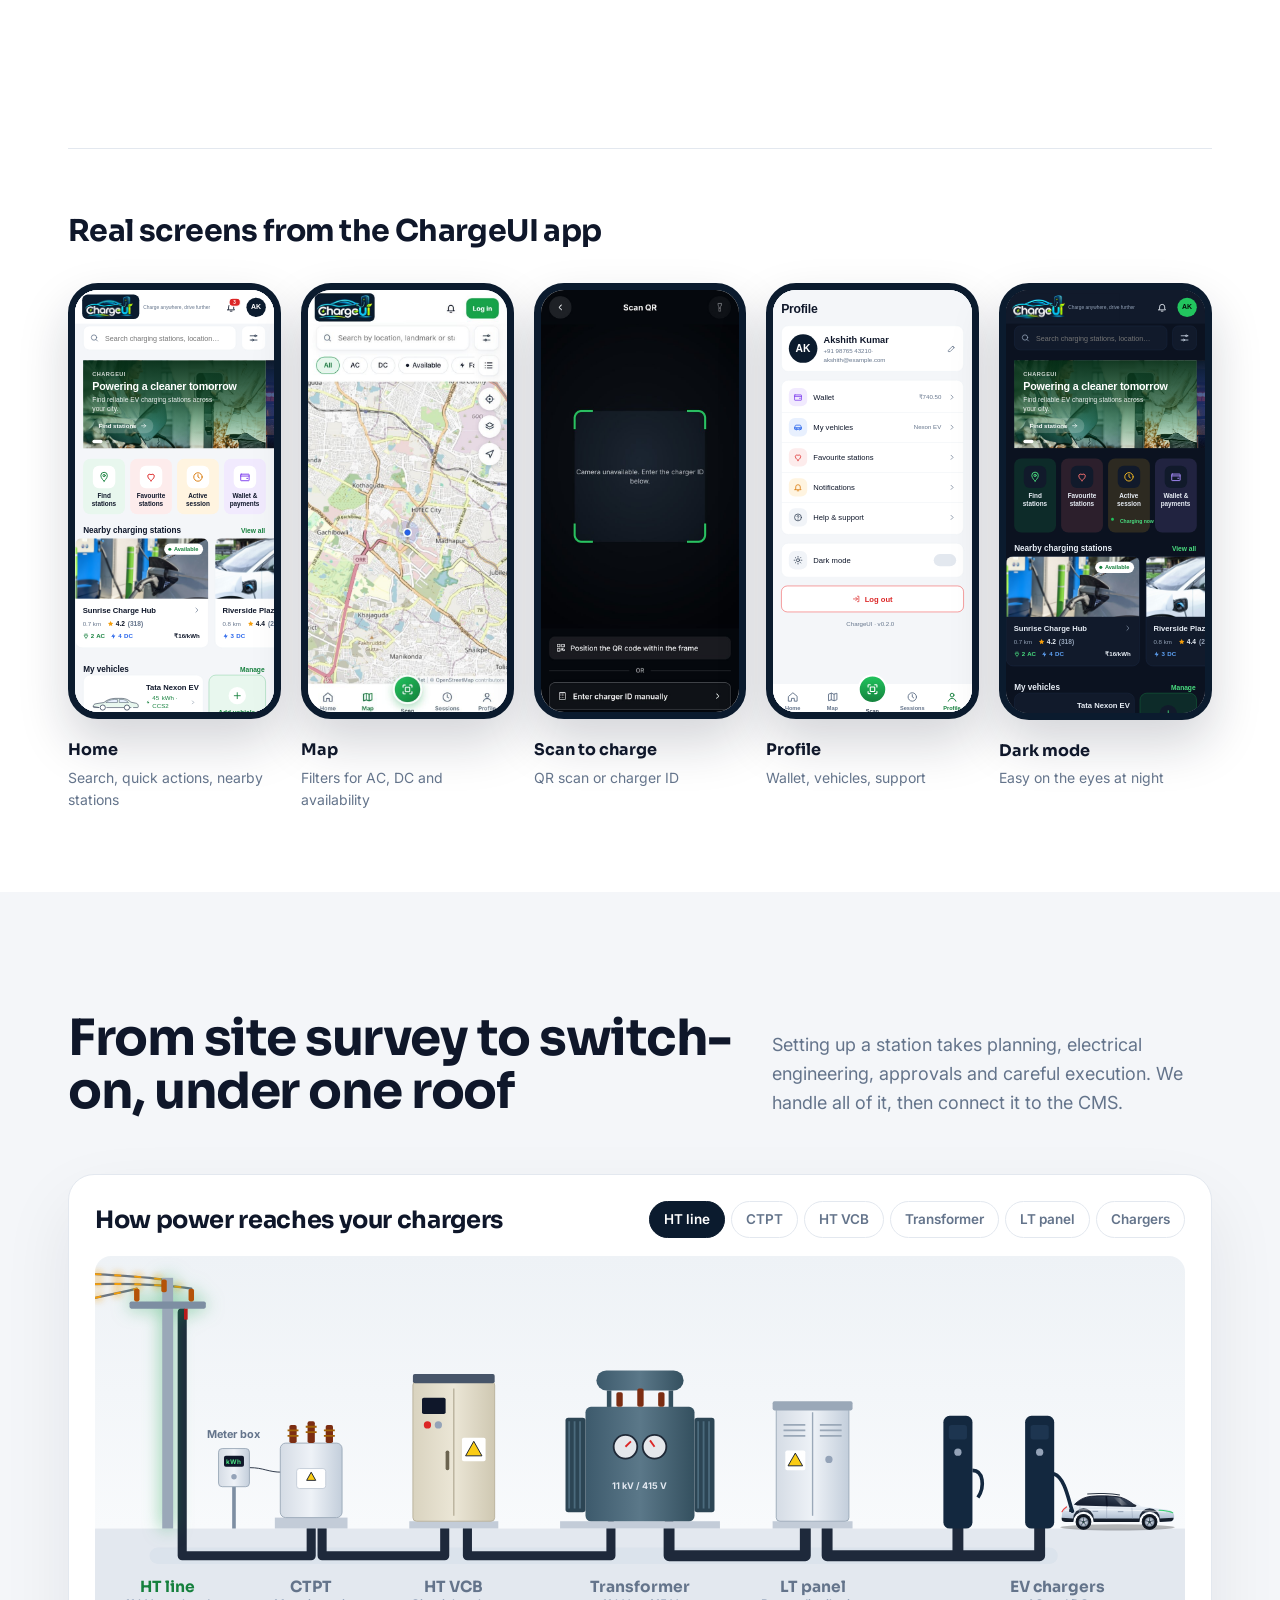
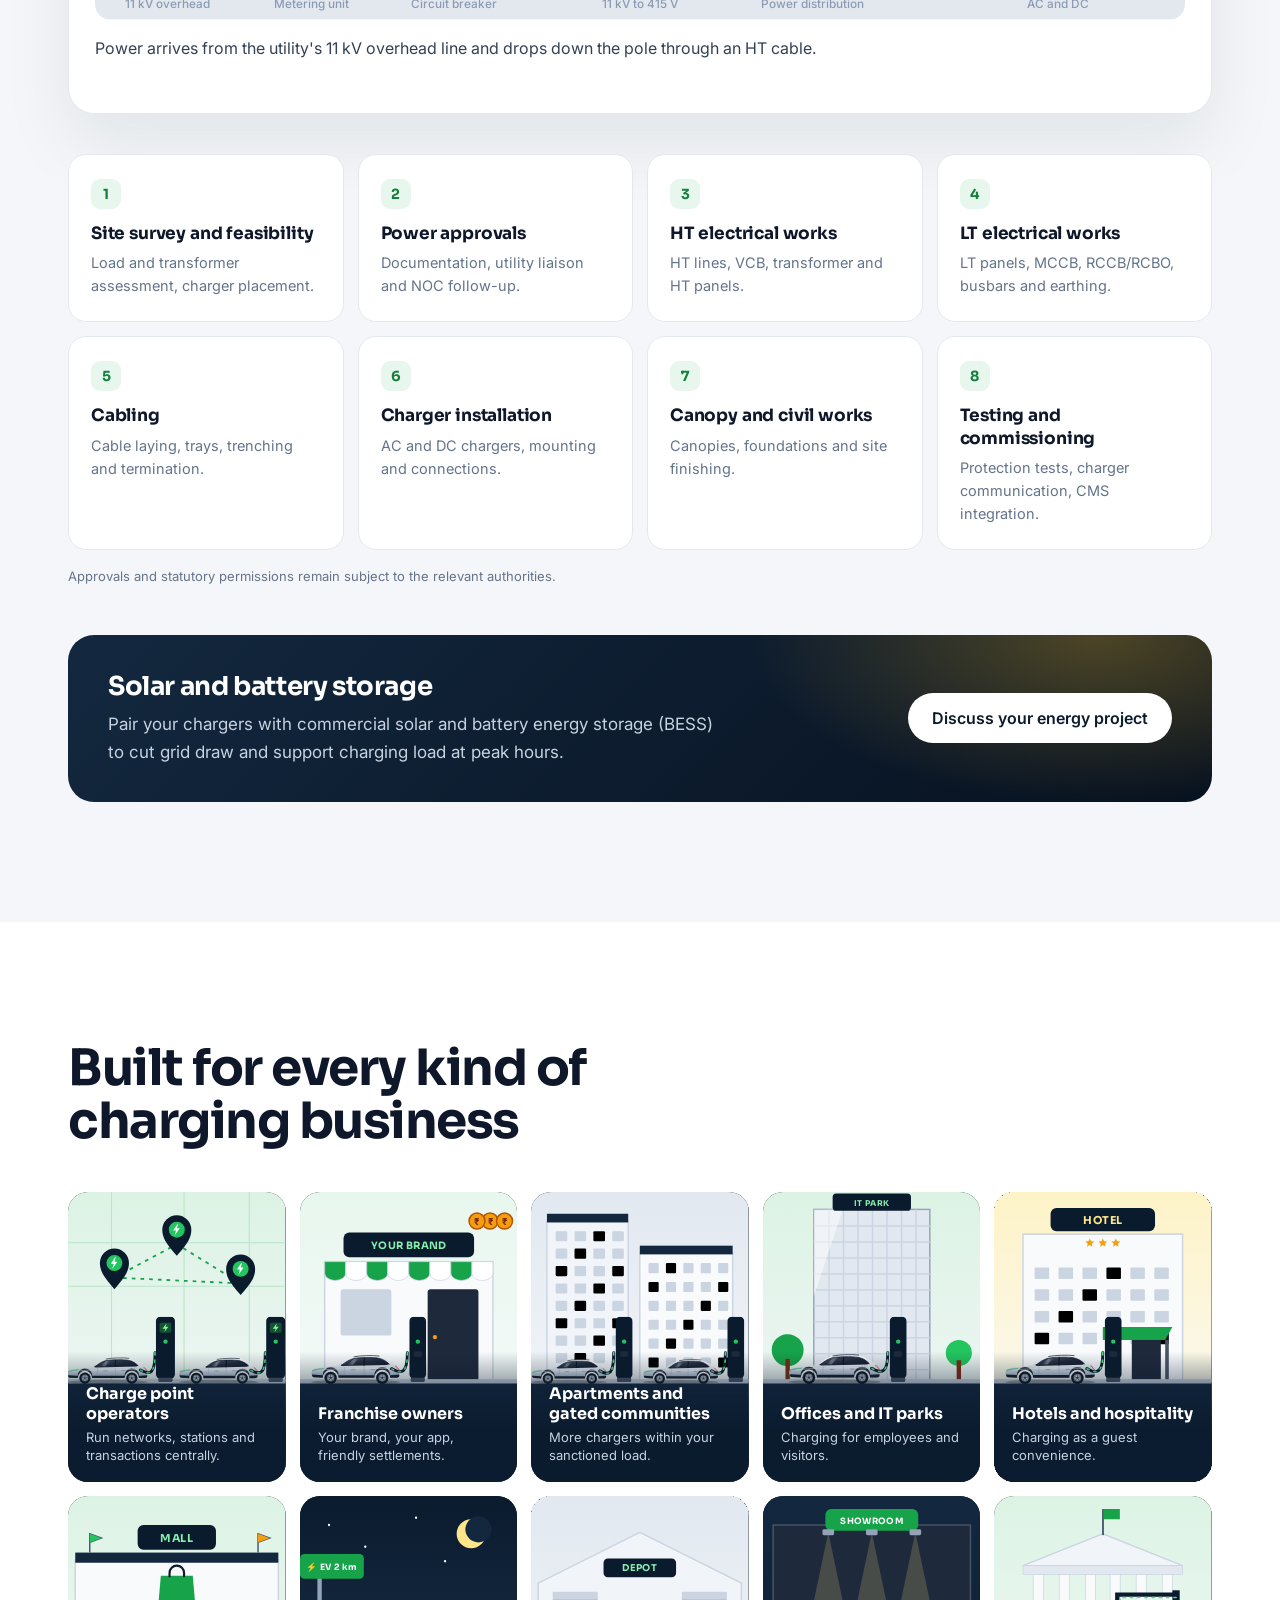
==== commit 984e3585: "Hero: use updated dashboard screenshot; app banner says ChargeUI The hero still pointed at the old a" ====
--- a/index.html
+++ b/index.html
@@ -173,9 +173,9 @@
       <div class="glow" aria-hidden="true"></div>
       <figure class="hero-shot">
         <div class="browser-bar" aria-hidden="true"><i></i><i></i><i></i><span>cms.chargeui.in/dashboard</span></div>
-        <img src="assets/screens/admin-dashboard.jpg" alt="ChargeUI CMS dashboard showing stations, charge points, energy, revenue, charger status and recent alarms" width="2400" height="1500">
+        <img src="assets/screens/cms/dashboard.jpg?v=3" alt="ChargeUI CMS dashboard showing stations, charge points, energy, revenue, charger status and recent alarms" width="2400" height="1500">
       </figure>
-      <div class="hero-phone" aria-hidden="true"><img src="assets/screens/home-light.svg?v=3" alt="" width="390" height="959"></div>
+      <div class="hero-phone" aria-hidden="true"><img src="assets/screens/home-light.svg?v=4" alt="" width="390" height="959"></div>
       <div class="htoast" id="htoast" aria-live="off">
         <span class="t-ico" id="ht-ico">⚡</span>
         <span><b id="ht-title">Load rebalanced</b><span id="ht-sub">Green Meadows · 4 cars sharing 22 kW</span></span>
@@ -676,11 +676,11 @@
     <div class="app-strip">
       <h3>Real screens from the ChargeUI app</h3>
       <ul class="phones">
-        <li><div class="ph"><img src="assets/screens/home-light.svg?v=3" alt="Home screen with search, quick actions and nearby stations" loading="lazy" width="390" height="959"></div><b>Home</b><span>Search, quick actions, nearby stations</span></li>
+        <li><div class="ph"><img src="assets/screens/home-light.svg?v=4" alt="Home screen with search, quick actions and nearby stations" loading="lazy" width="390" height="959"></div><b>Home</b><span>Search, quick actions, nearby stations</span></li>
         <li><div class="ph"><img src="assets/screens/app/map.jpg?v=3" alt="Map screen with AC, DC and availability filters" loading="lazy" width="600" height="1299"></div><b>Map</b><span>Filters for AC, DC and availability</span></li>
         <li><div class="ph"><img src="assets/screens/app/scan.jpg?v=3" alt="QR scanner to open a charger" loading="lazy" width="600" height="1299"></div><b>Scan to charge</b><span>QR scan or charger ID</span></li>
-        <li><div class="ph"><img src="assets/screens/profile.svg?v=3" alt="Profile screen with wallet, vehicles and settings" loading="lazy" width="390" height="844"></div><b>Profile</b><span>Wallet, vehicles, support</span></li>
-        <li><div class="ph"><img src="assets/screens/home-dark.svg?v=3" alt="Home screen in dark mode" loading="lazy" width="390" height="995"></div><b>Dark mode</b><span>Easy on the eyes at night</span></li>
+        <li><div class="ph"><img src="assets/screens/profile.svg?v=4" alt="Profile screen with wallet, vehicles and settings" loading="lazy" width="390" height="844"></div><b>Profile</b><span>Wallet, vehicles, support</span></li>
+        <li><div class="ph"><img src="assets/screens/home-dark.svg?v=4" alt="Home screen in dark mode" loading="lazy" width="390" height="995"></div><b>Dark mode</b><span>Easy on the eyes at night</span></li>
       </ul>
     </div>
   </div>
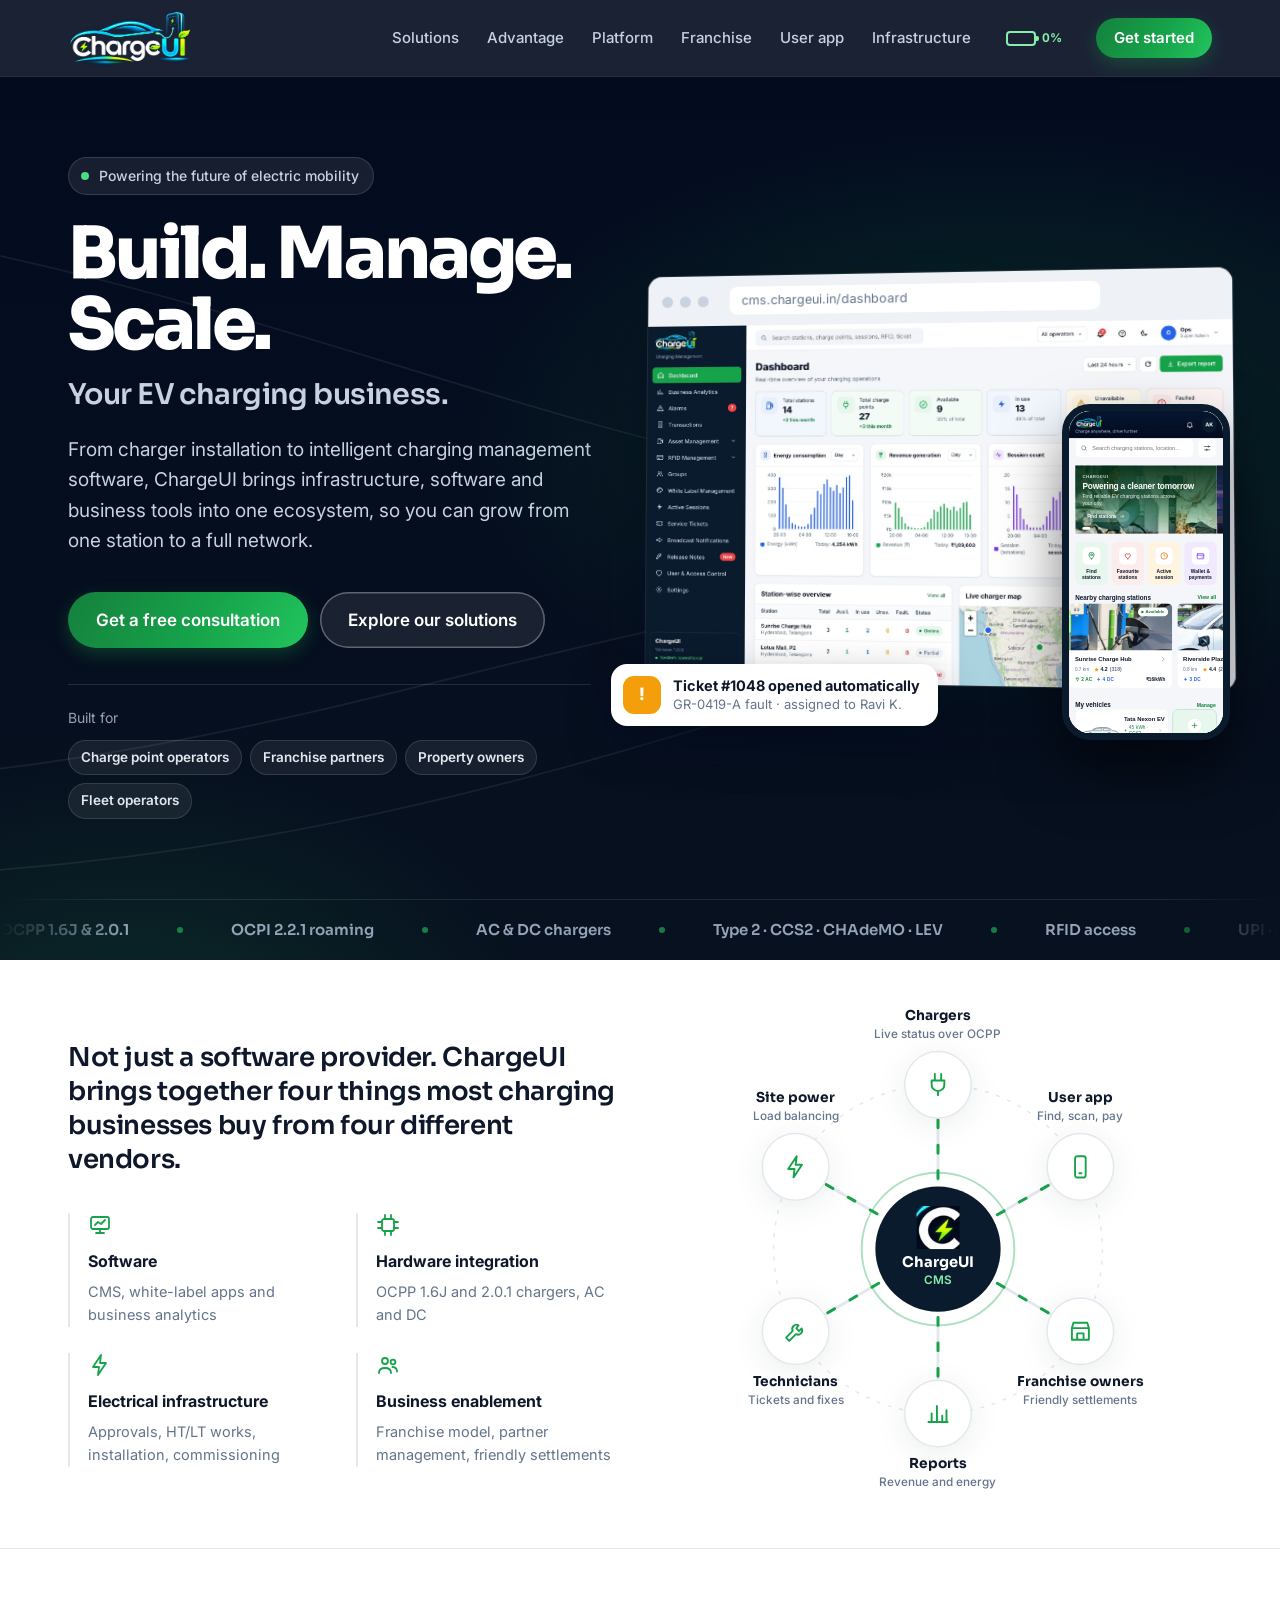
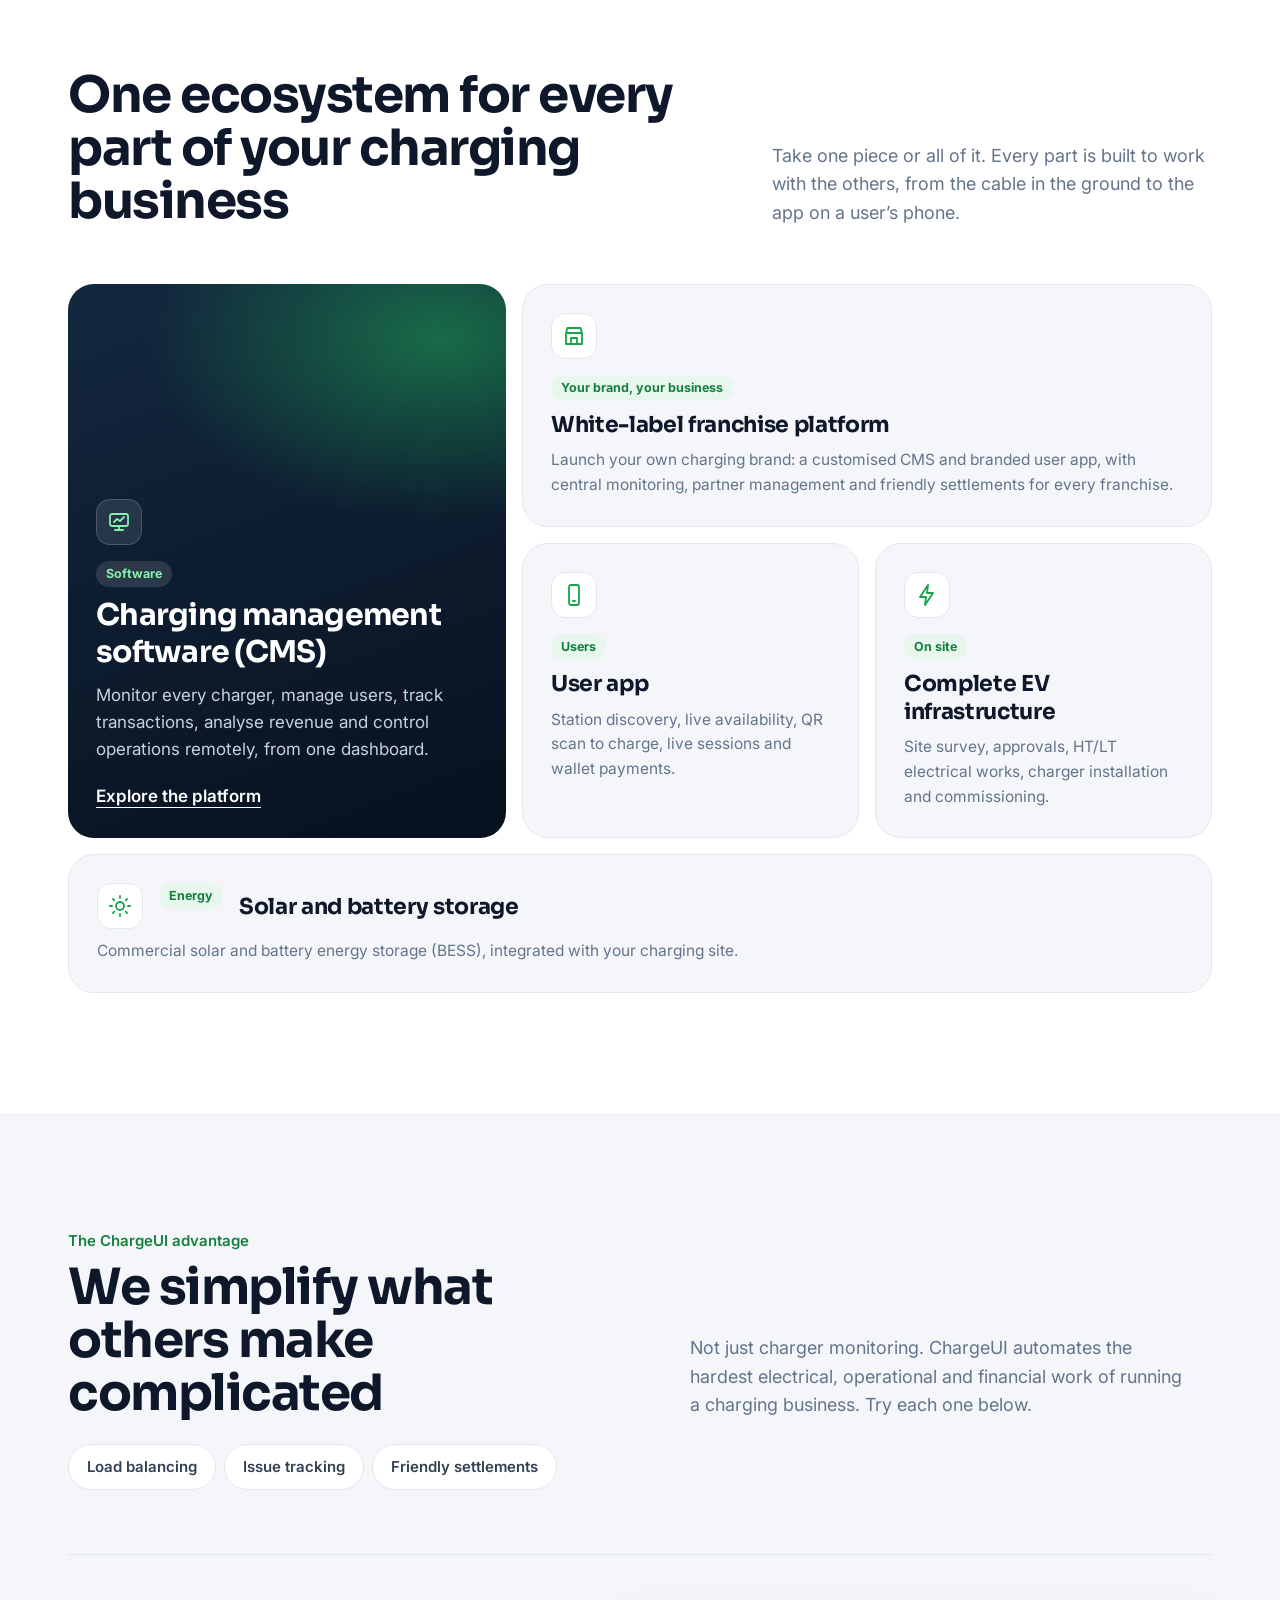
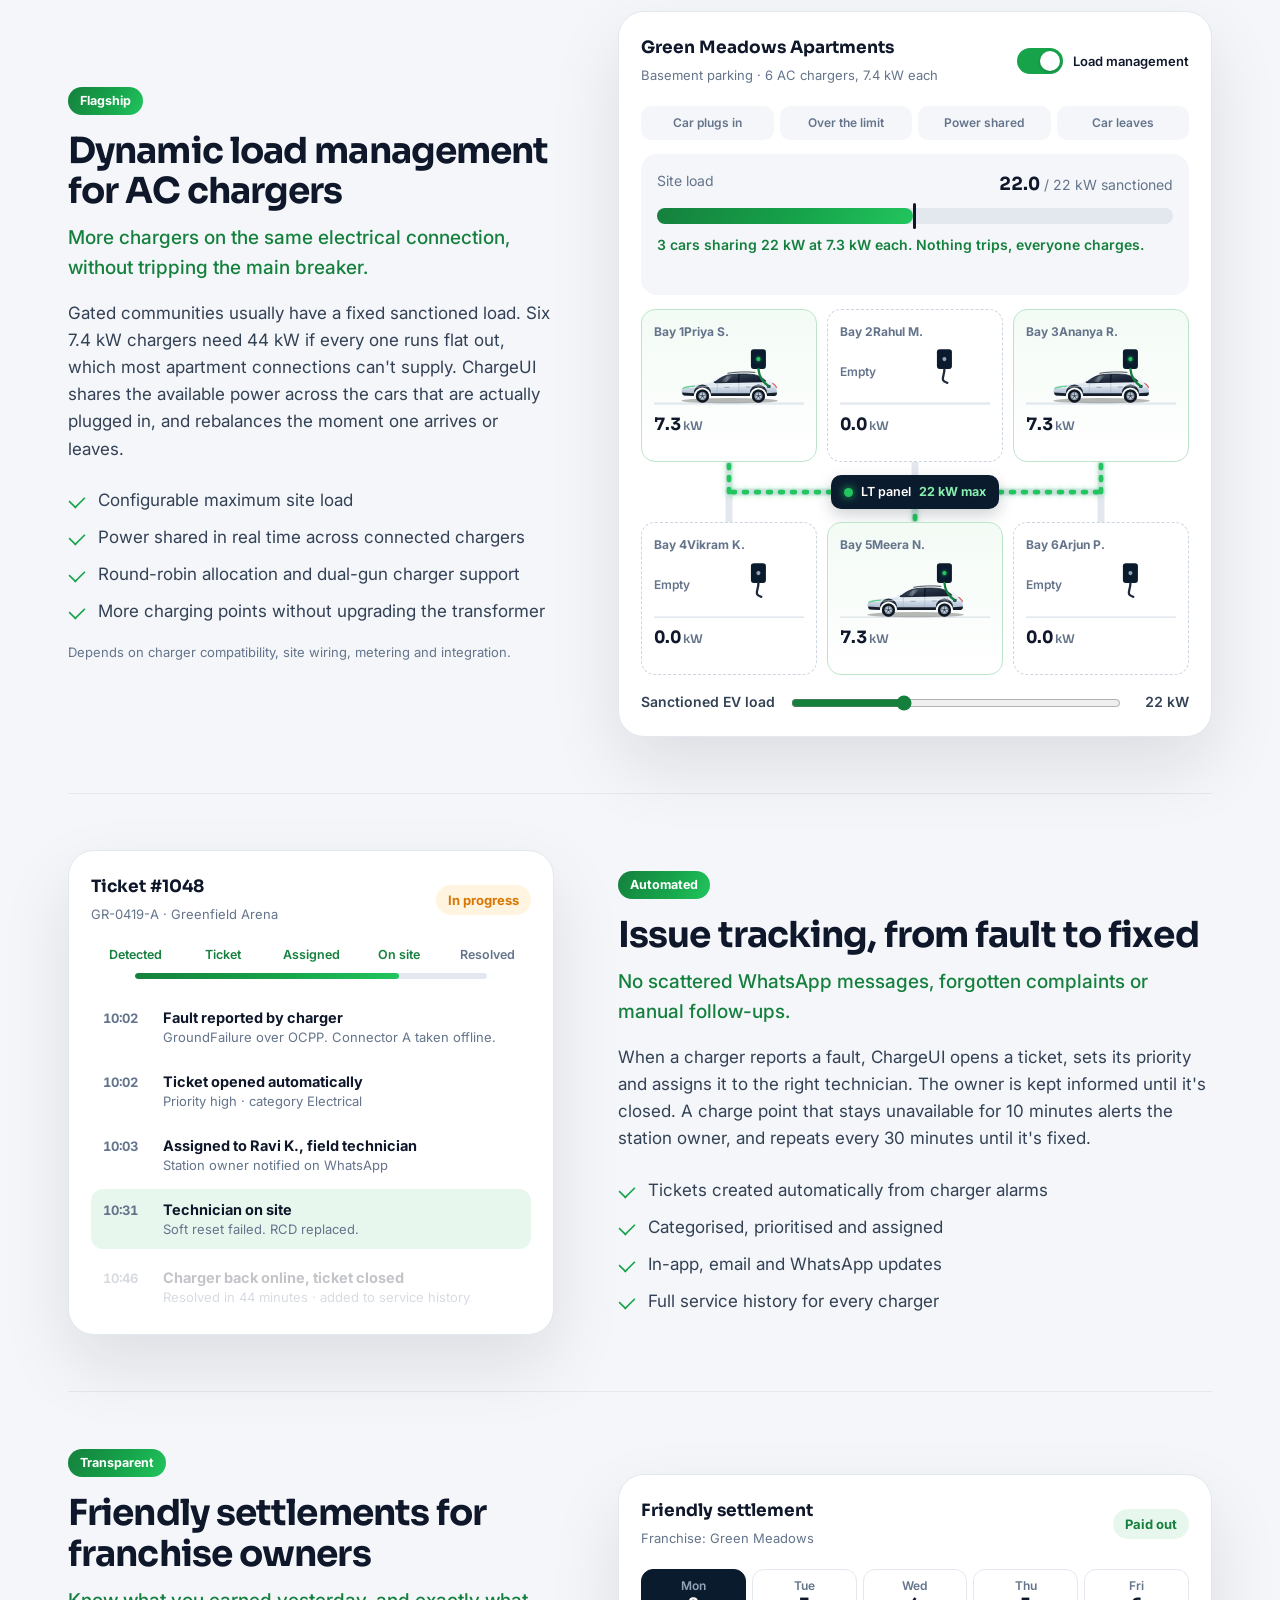
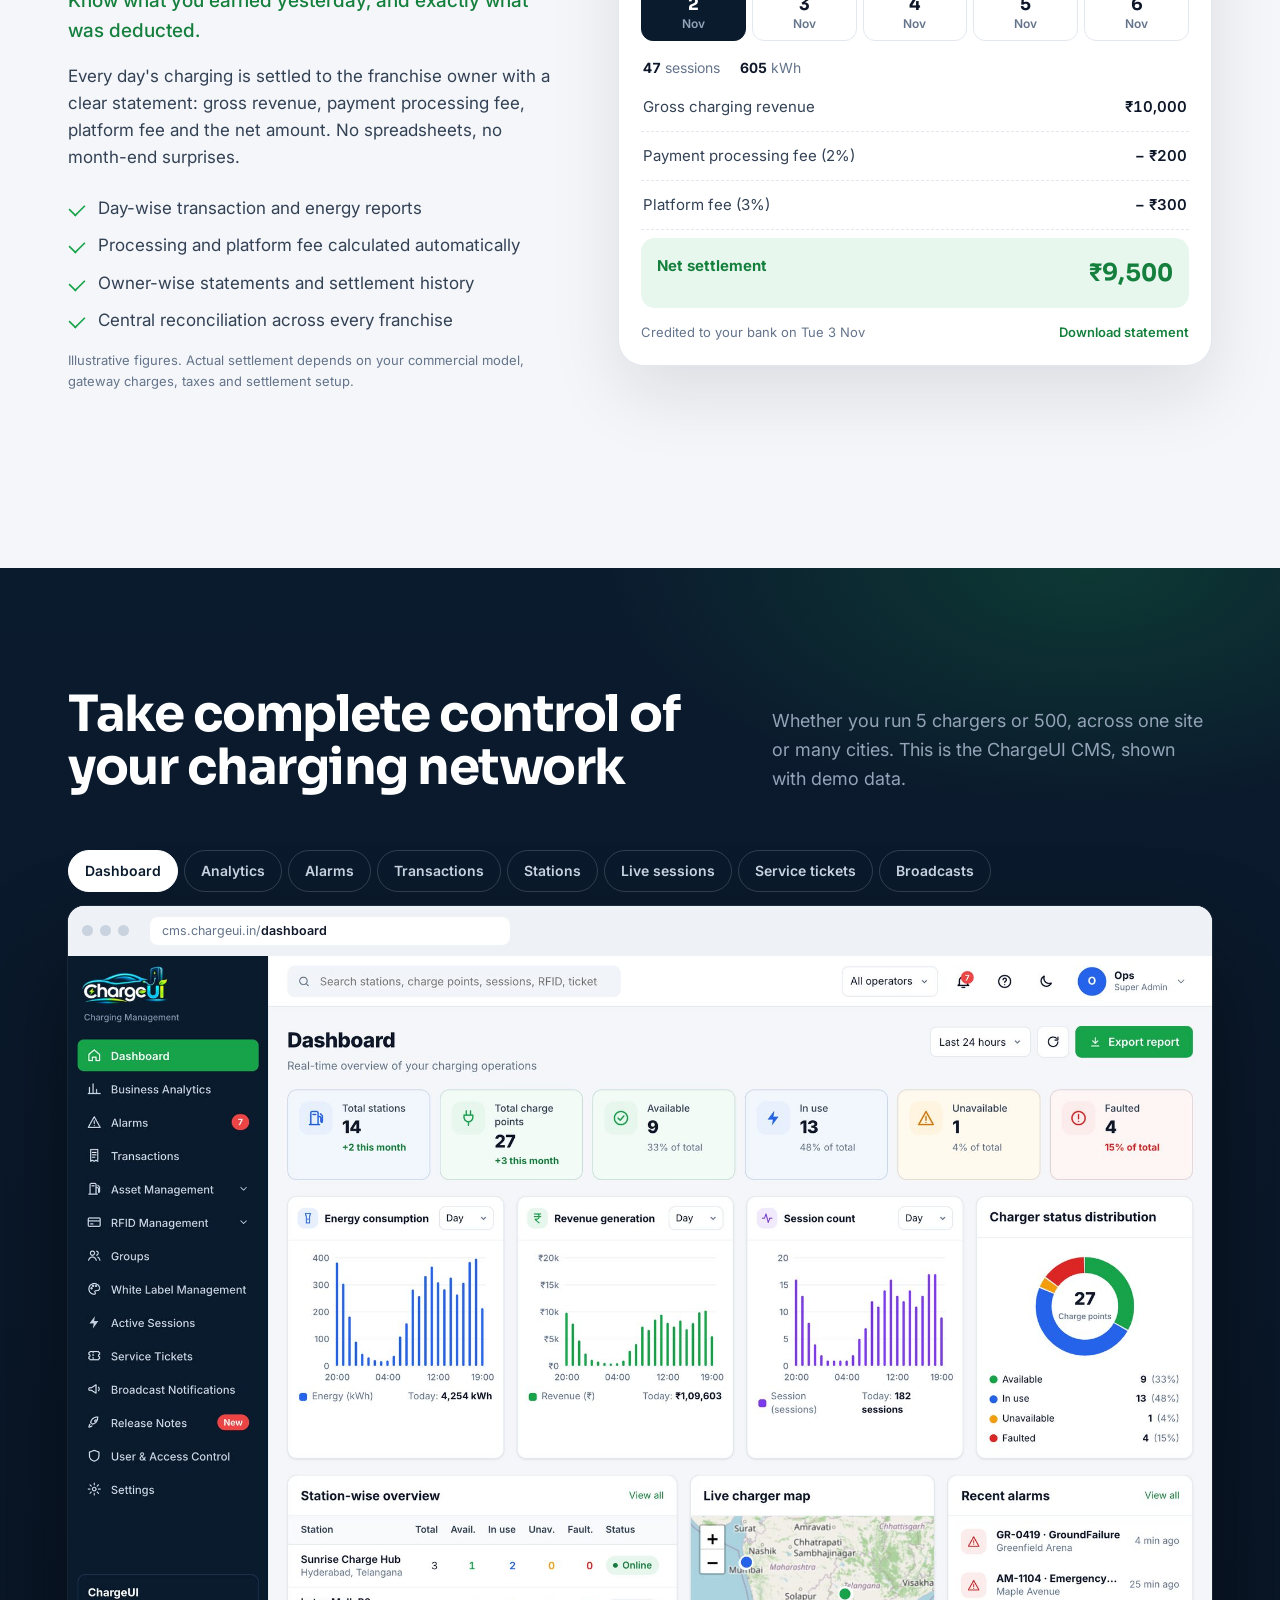
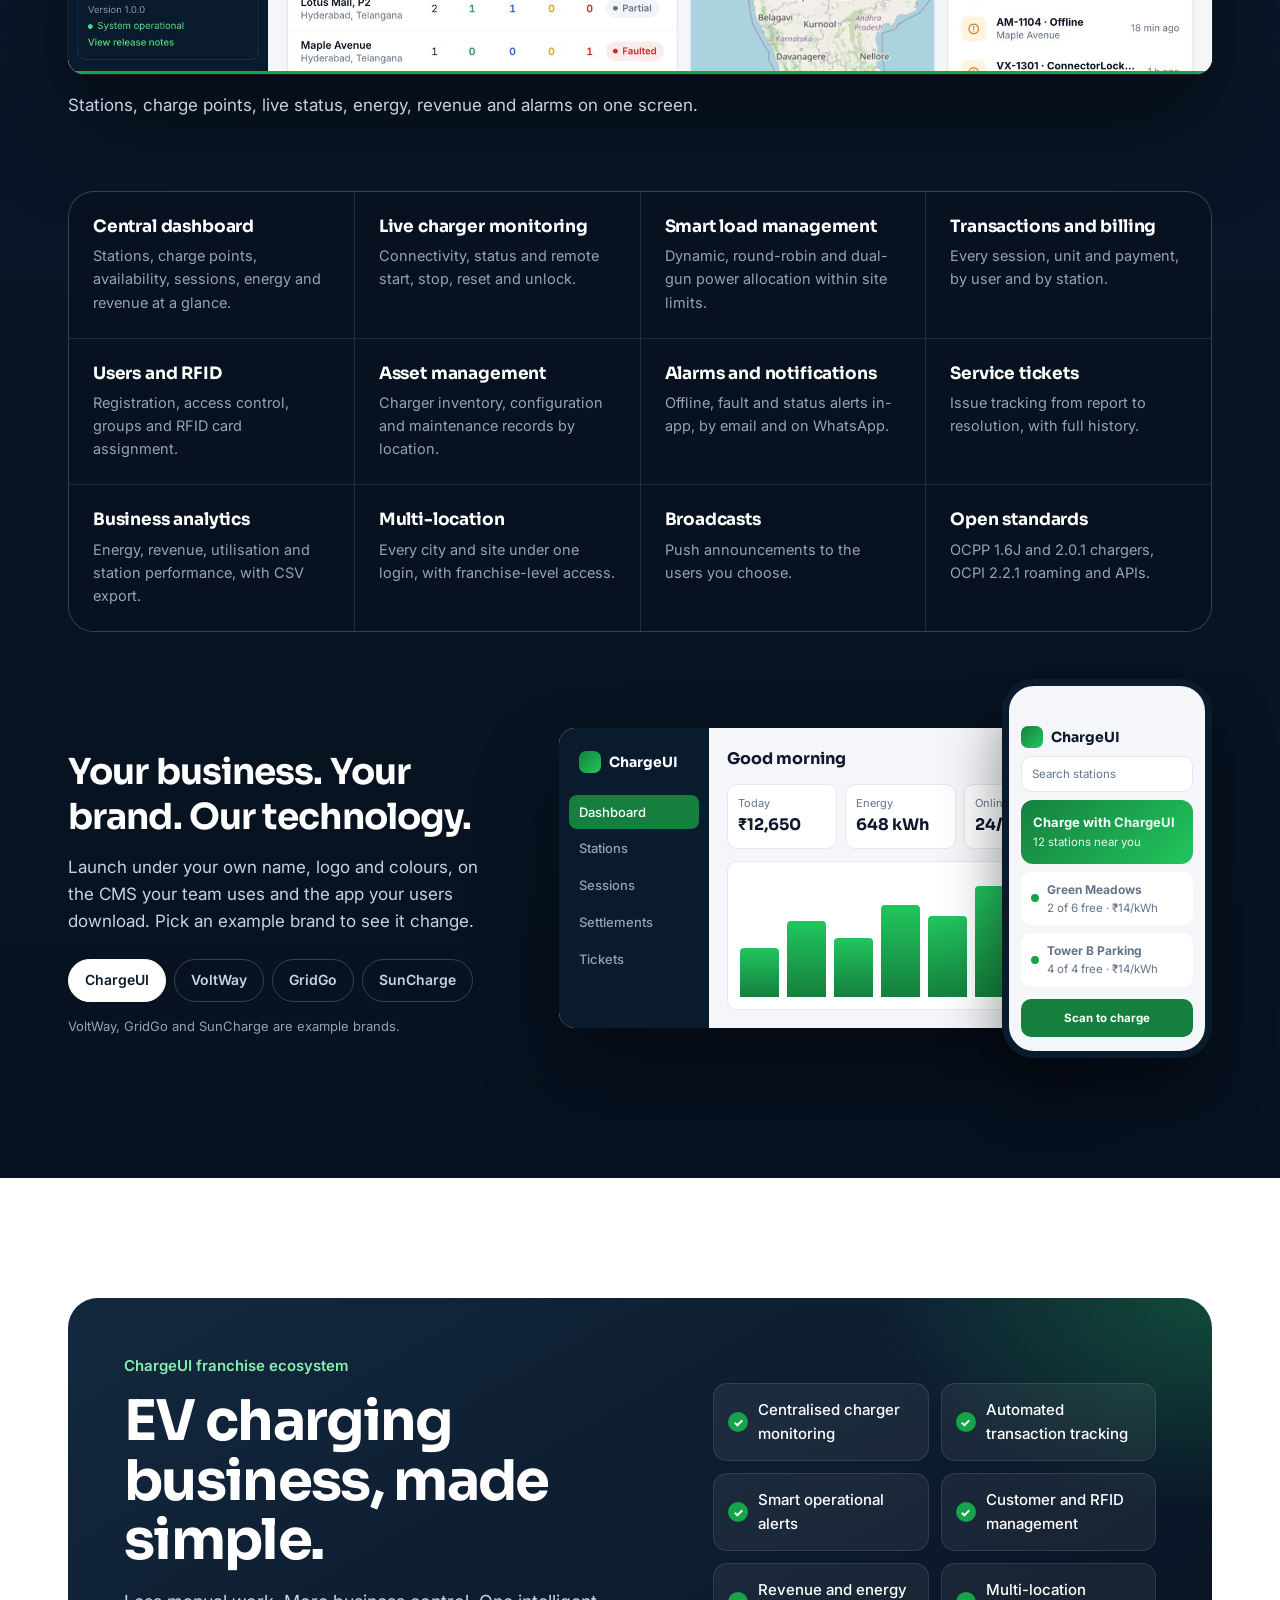
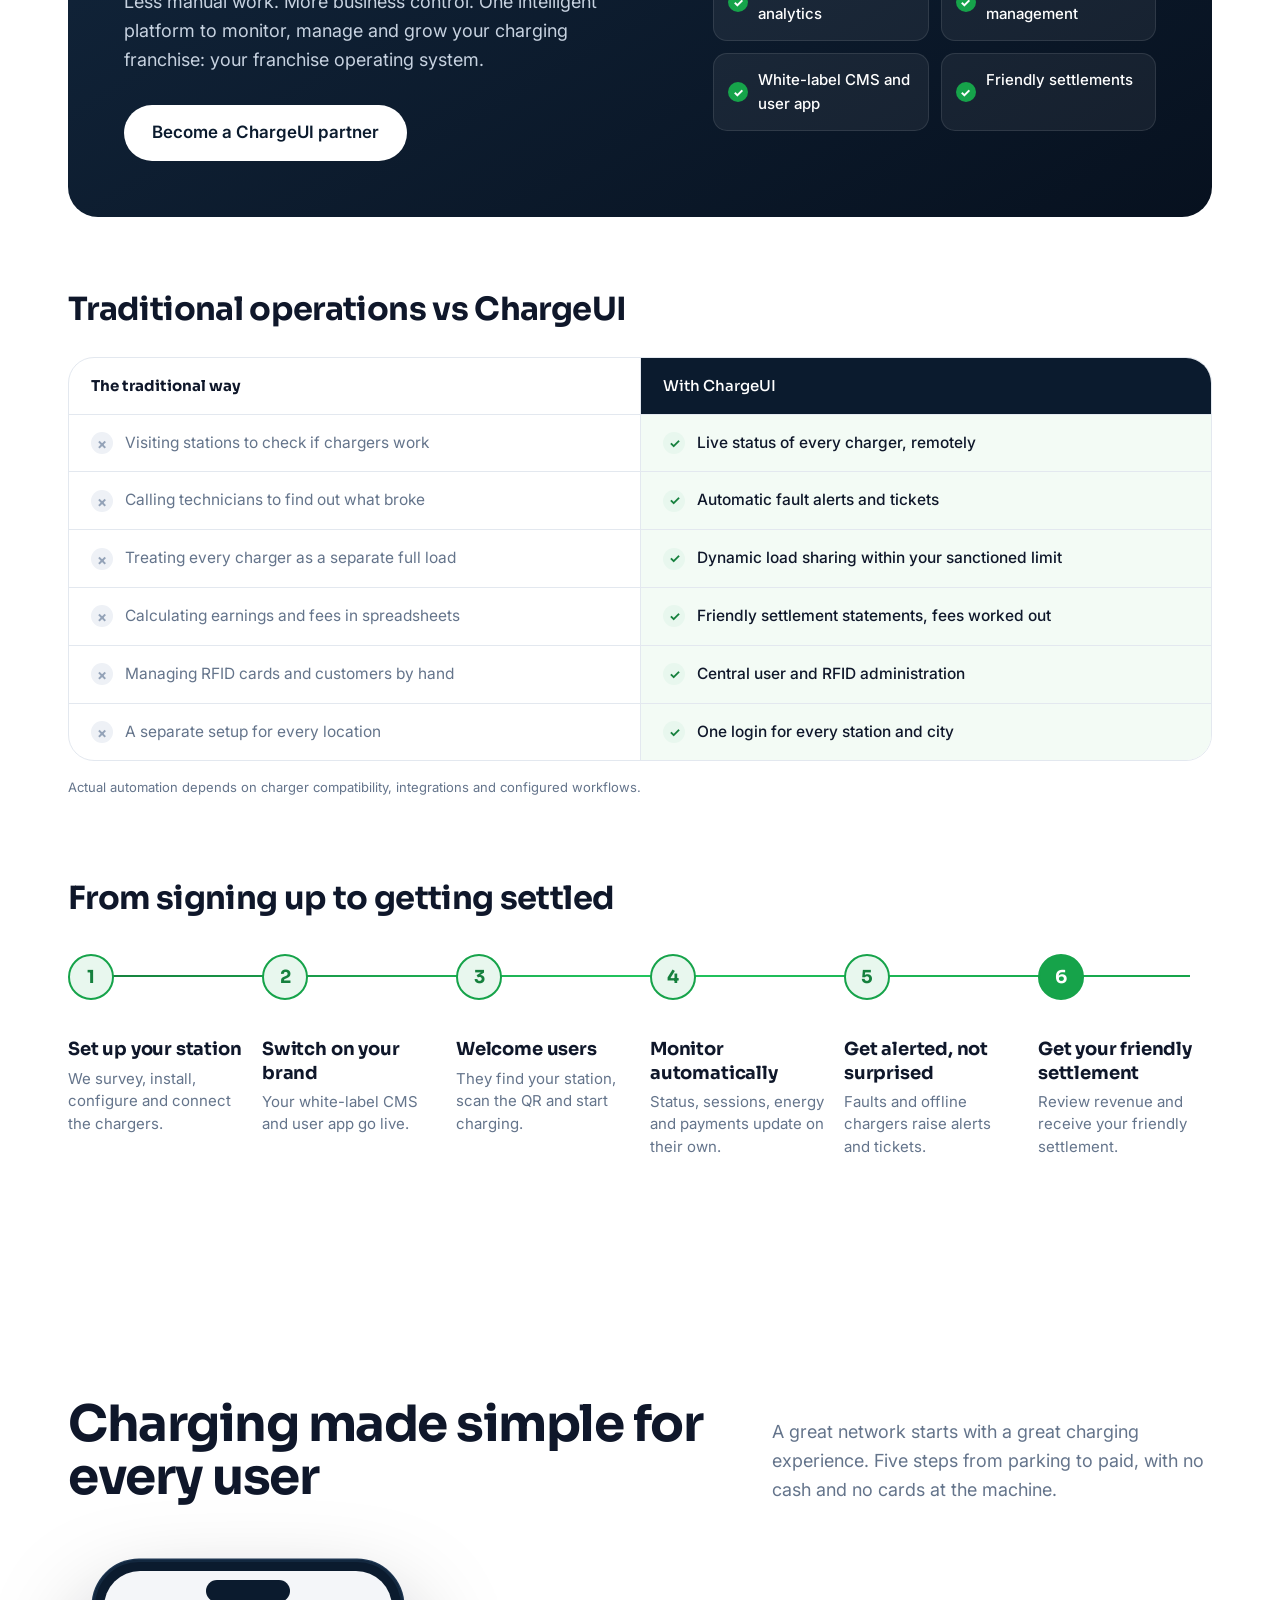
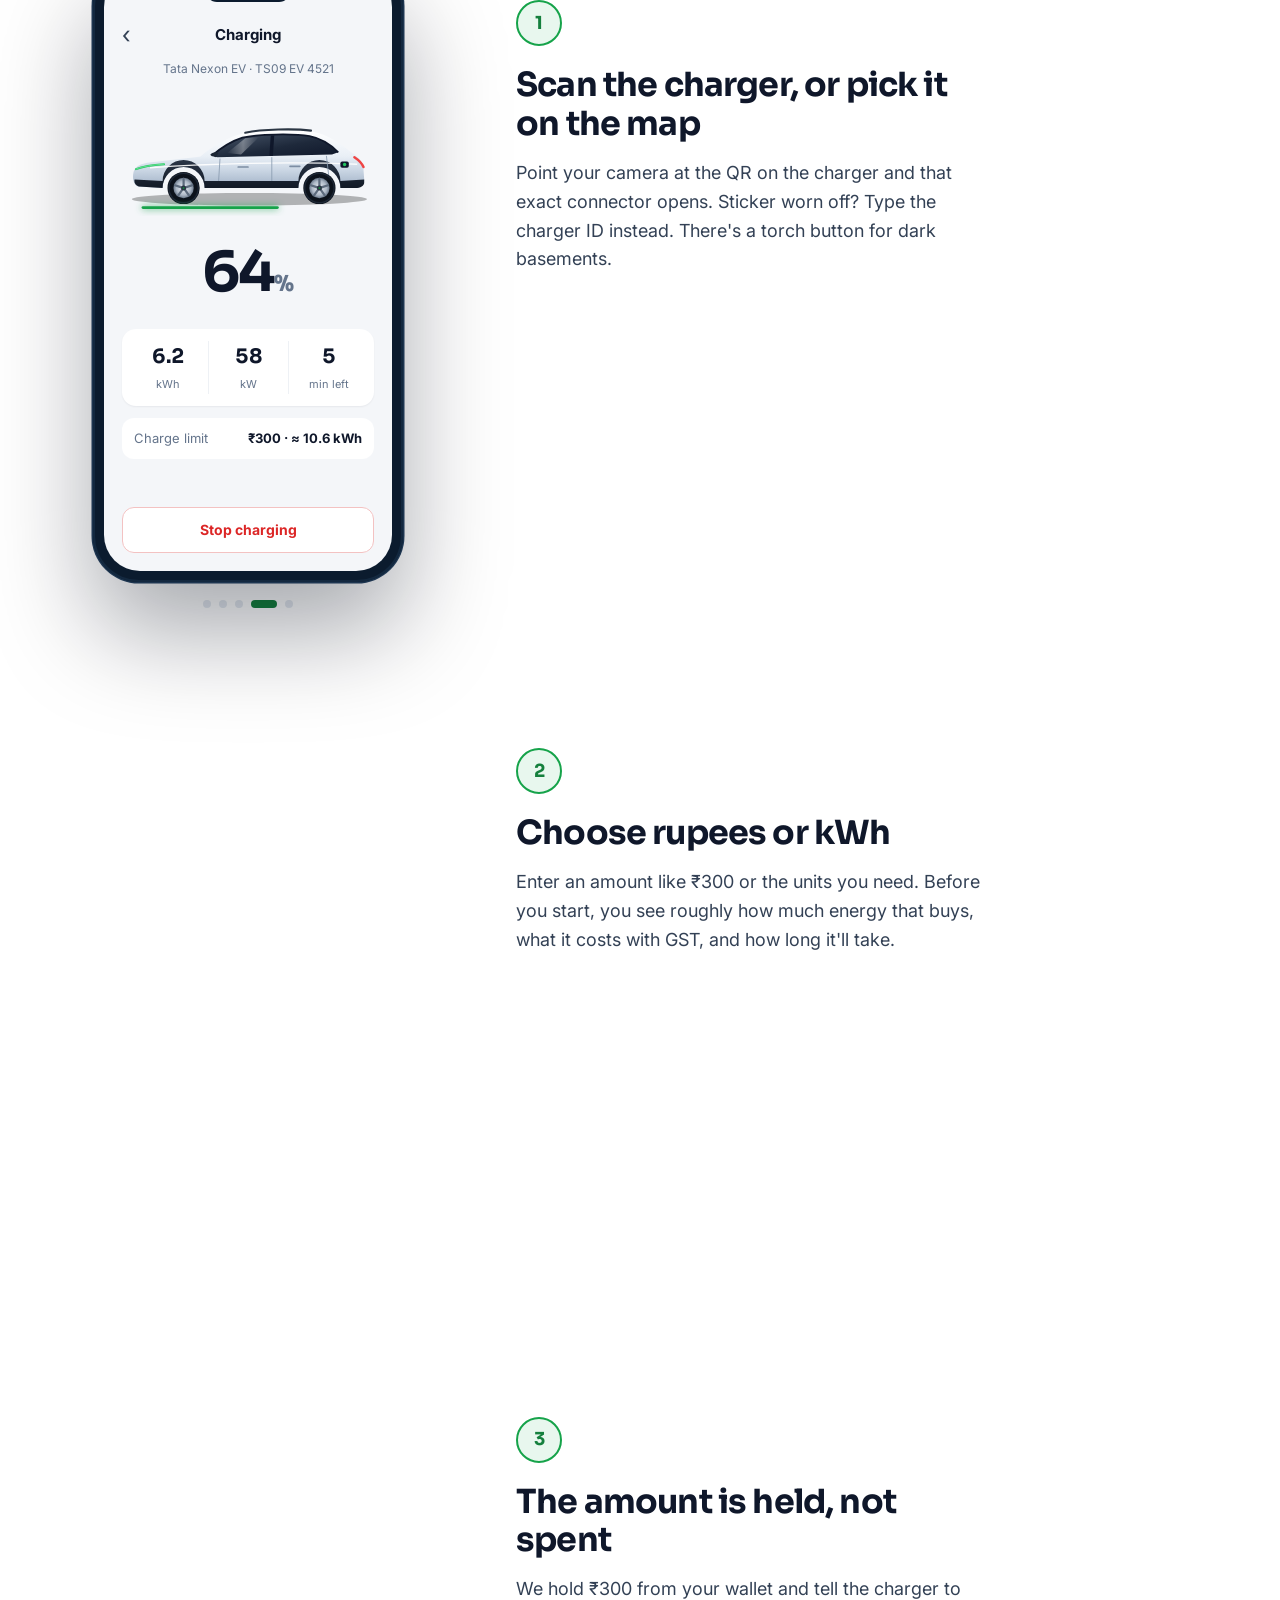
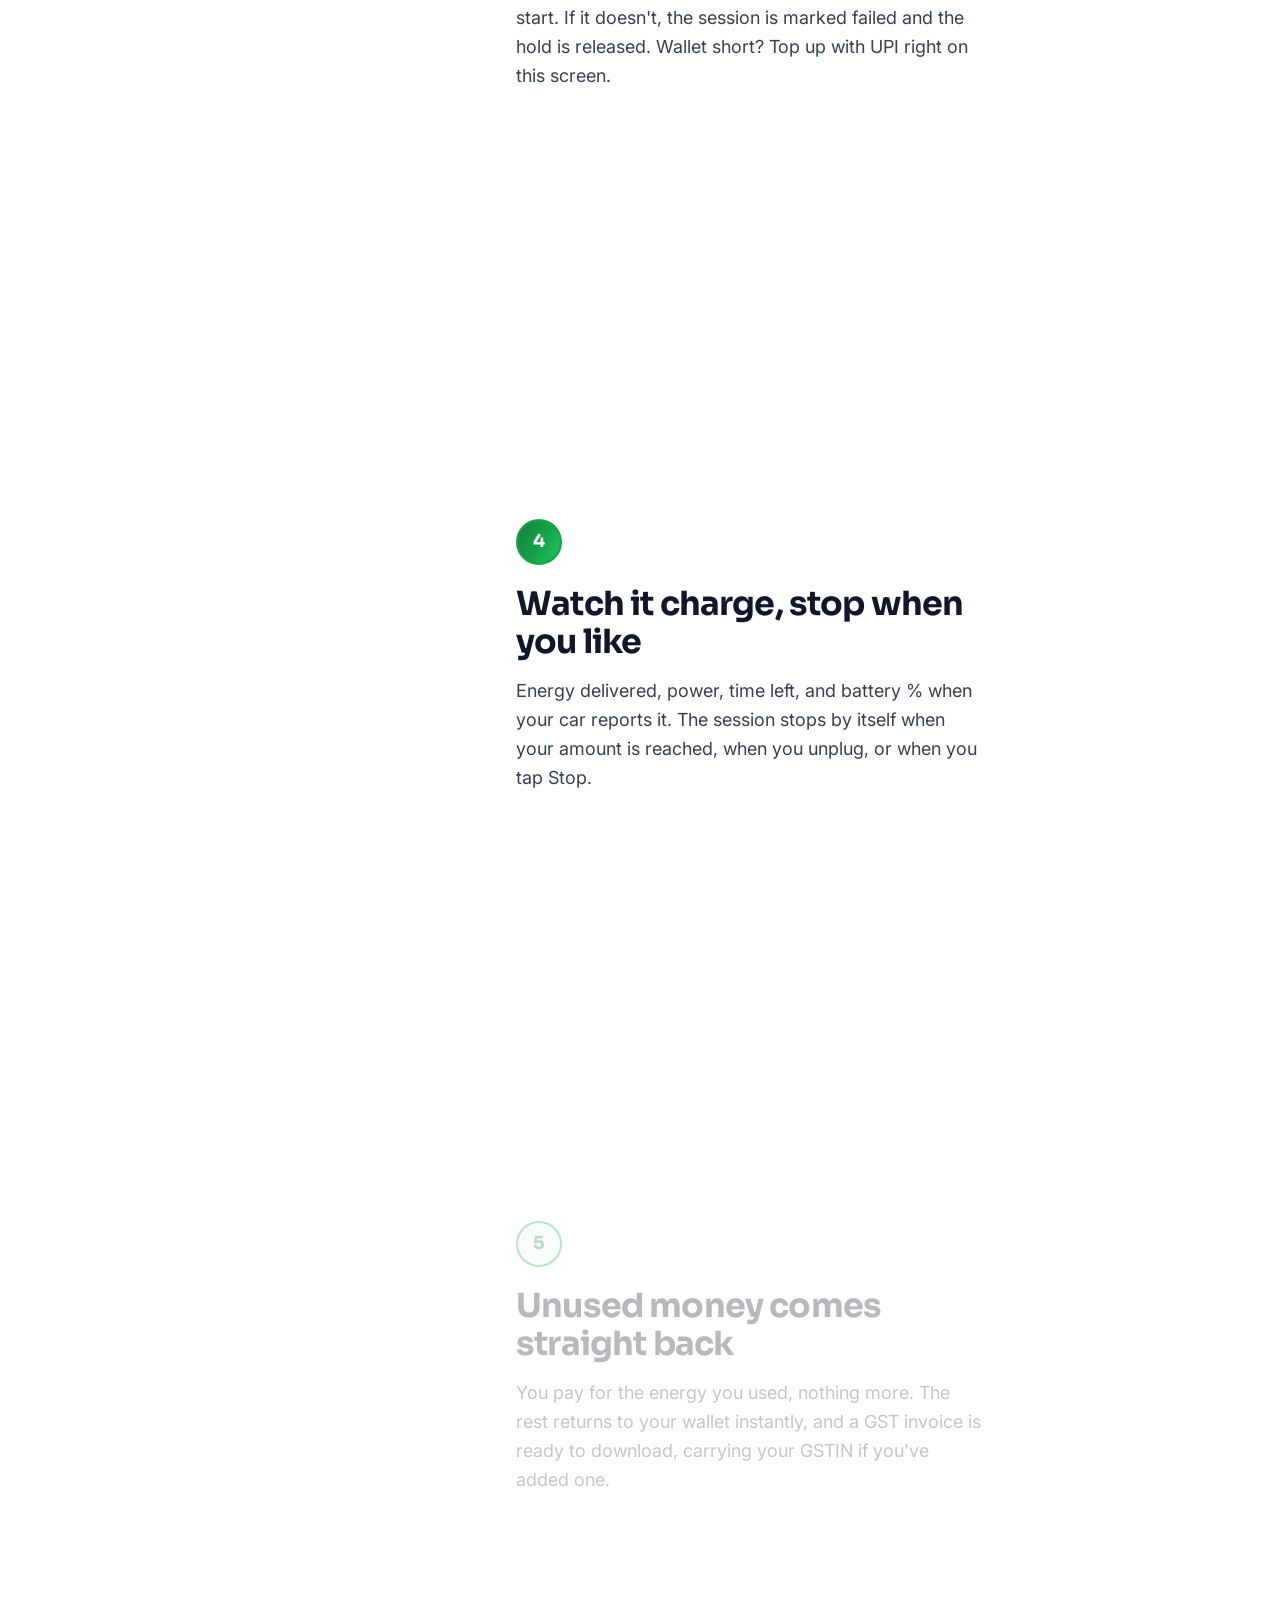
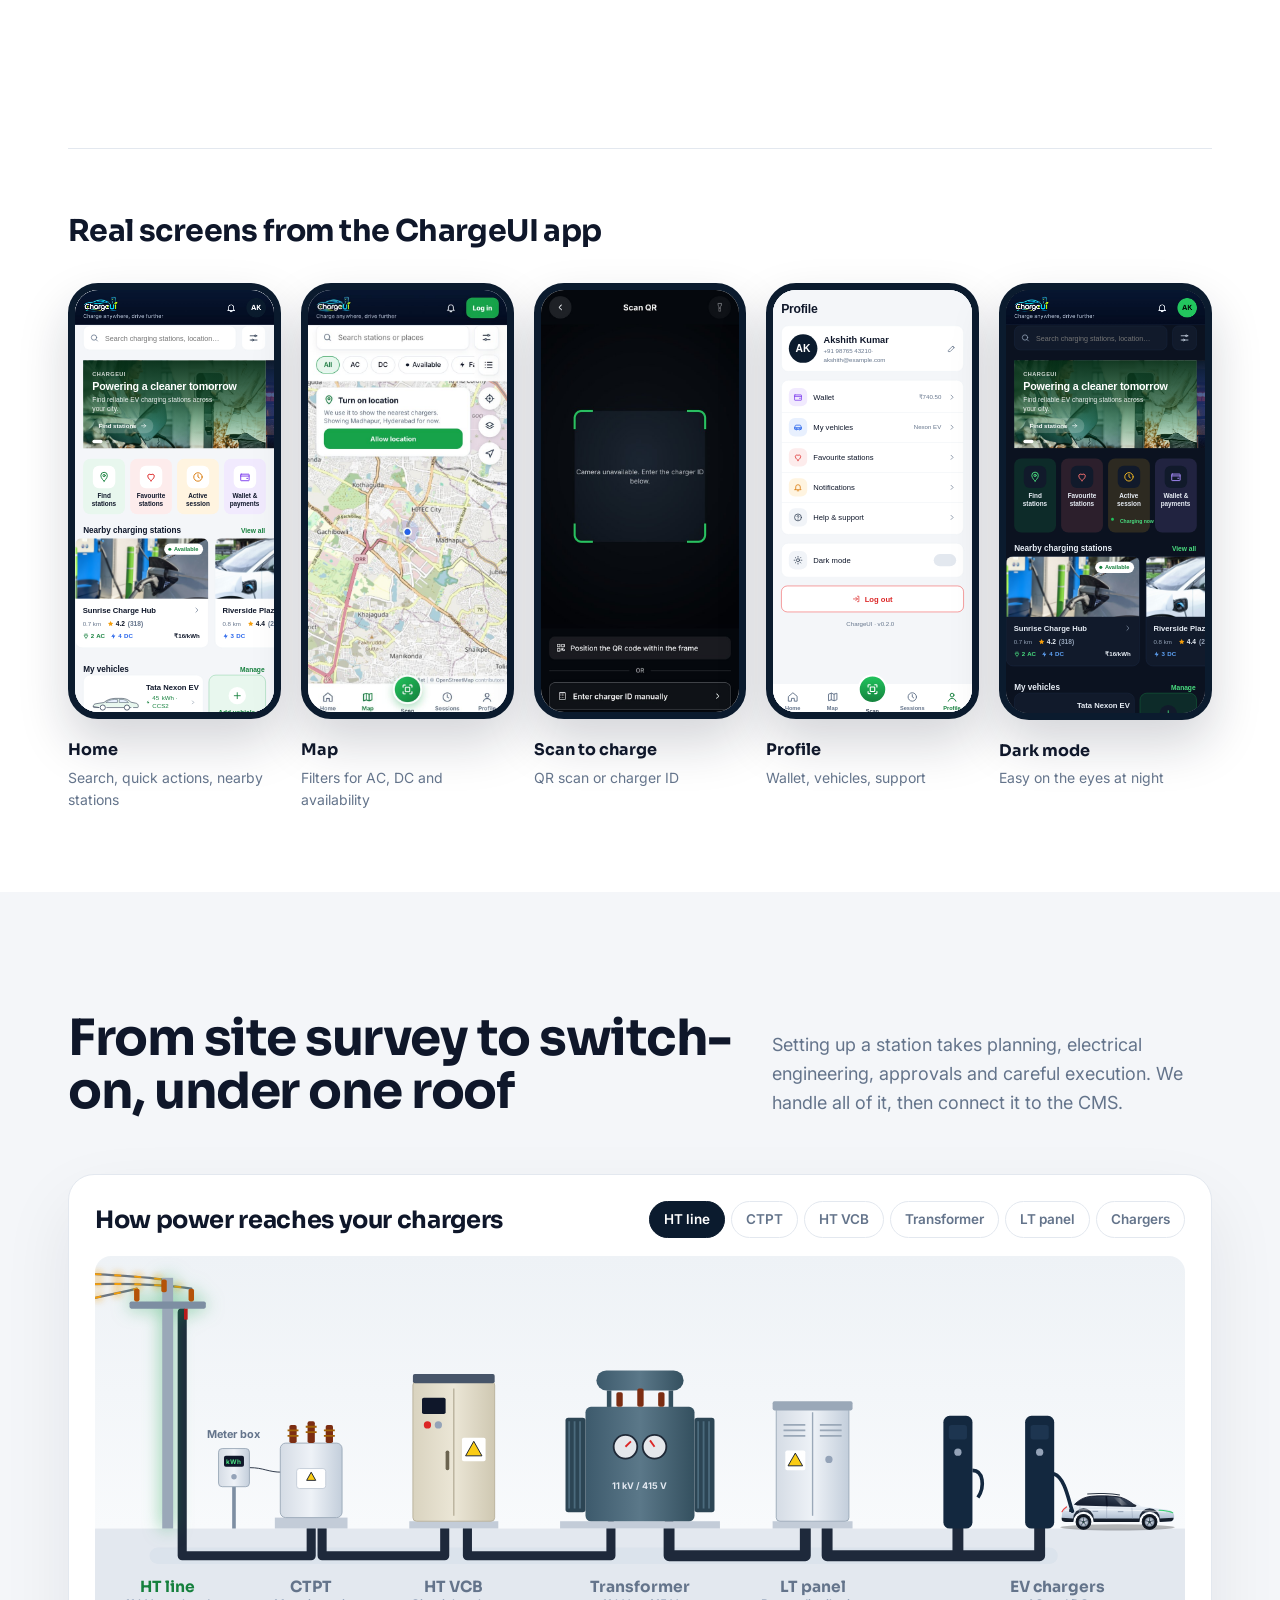
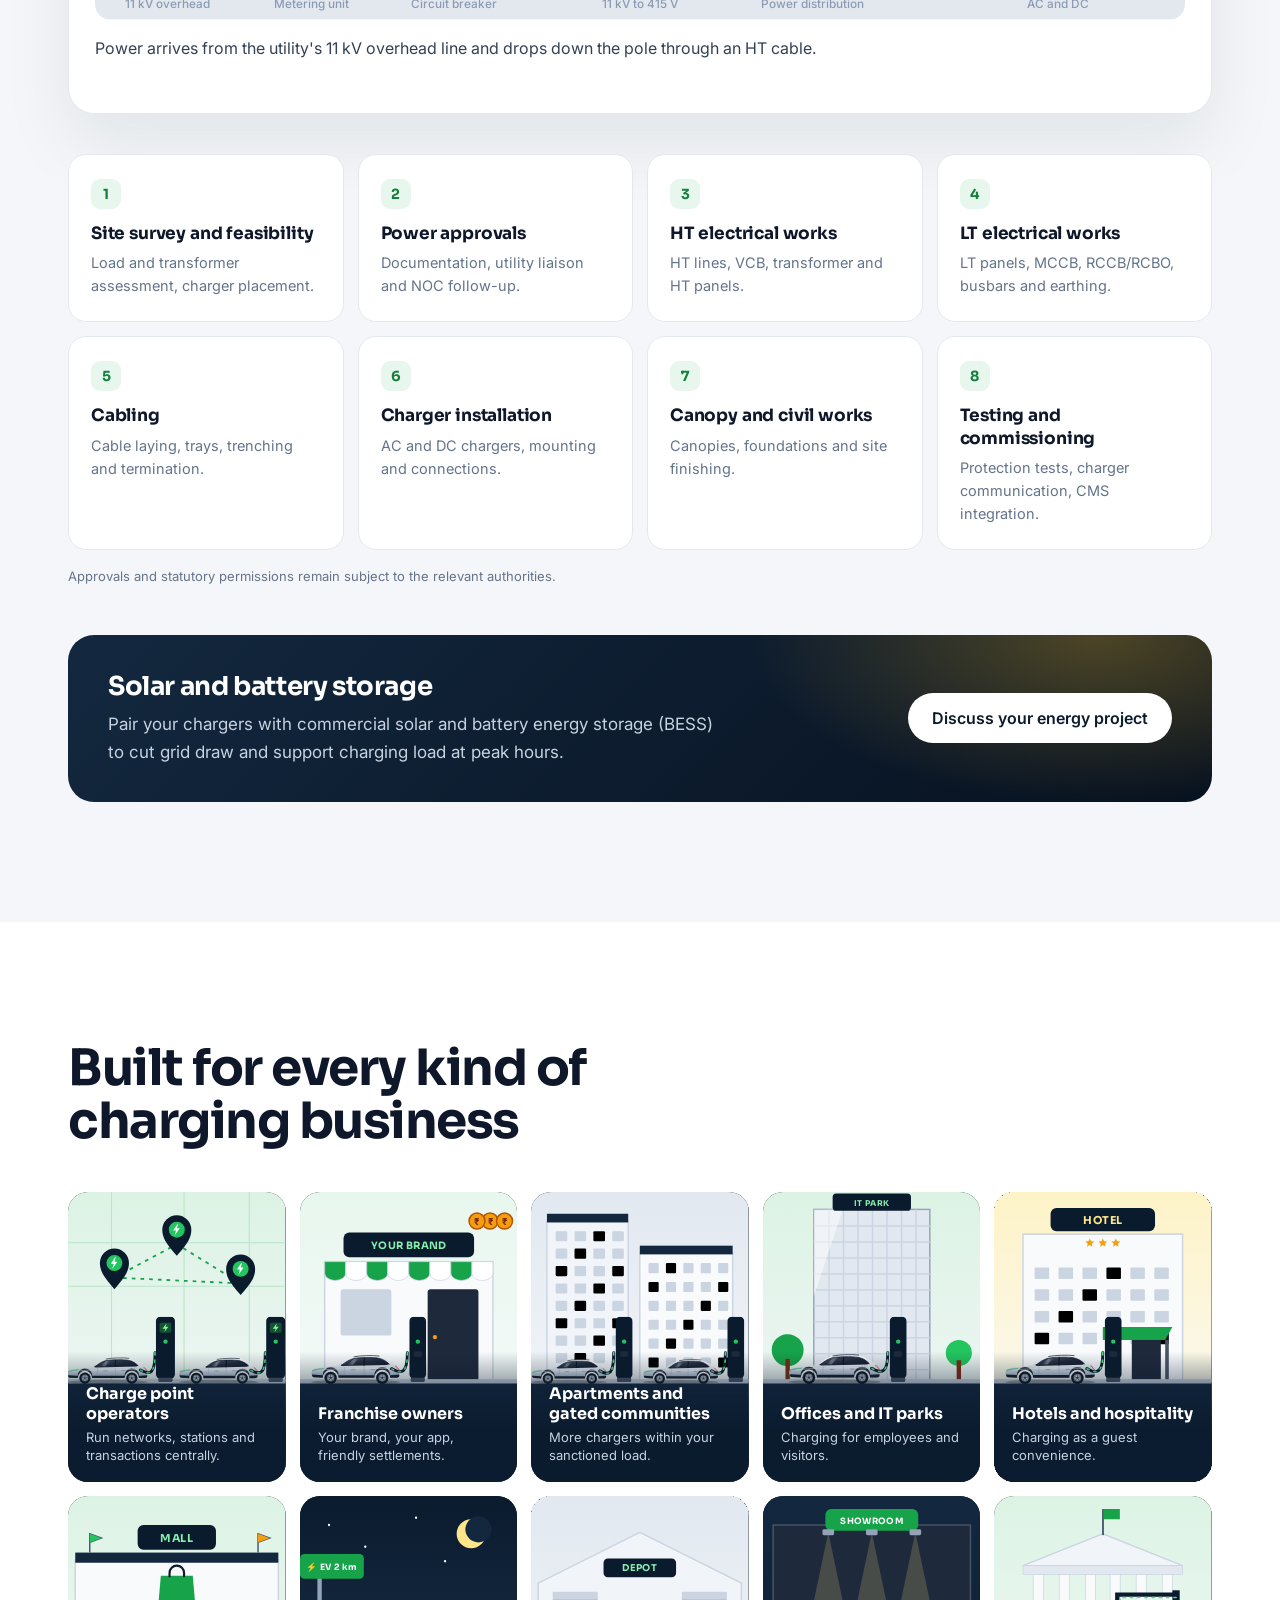
==== commit d0d4ec63: "App screens: use the app's current header Home screens (light and dark) now carry the real header fr" ====
--- a/index.html
+++ b/index.html
@@ -10,8 +10,8 @@
   <meta property="og:url" content="https://akshith-2002.github.io/chargeui-site/">
   <meta property="og:title" content="ChargeUI | Build. Manage. Scale. Your EV charging business.">
   <meta property="og:description" content="Charging management software with AC load balancing, automated issue tracking and friendly franchise settlements, plus white-label apps and complete EV infrastructure.">
-  <meta property="og:image" content="https://akshith-2002.github.io/chargeui-site/assets/og-image.jpg?v=5">
-  <meta property="og:image:secure_url" content="https://akshith-2002.github.io/chargeui-site/assets/og-image.jpg?v=5">
+  <meta property="og:image" content="https://akshith-2002.github.io/chargeui-site/assets/og-image.jpg?v=6">
+  <meta property="og:image:secure_url" content="https://akshith-2002.github.io/chargeui-site/assets/og-image.jpg?v=6">
   <meta property="og:image:type" content="image/jpeg">
   <meta property="og:image:width" content="1200">
   <meta property="og:image:height" content="630">
@@ -19,7 +19,7 @@
   <meta name="twitter:card" content="summary_large_image">
   <meta name="twitter:title" content="ChargeUI | Build. Manage. Scale. Your EV charging business.">
   <meta name="twitter:description" content="Charging management software, white-label apps, franchise tools and complete EV infrastructure.">
-  <meta name="twitter:image" content="https://akshith-2002.github.io/chargeui-site/assets/og-image.jpg?v=5">
+  <meta name="twitter:image" content="https://akshith-2002.github.io/chargeui-site/assets/og-image.jpg?v=6">
   <link rel="canonical" href="https://akshith-2002.github.io/chargeui-site/">
   <meta name="theme-color" content="#030b1f">
   <link rel="icon" href="assets/favicon.png?v=2">
@@ -175,7 +175,7 @@
         <div class="browser-bar" aria-hidden="true"><i></i><i></i><i></i><span>cms.chargeui.in/dashboard</span></div>
         <img src="assets/screens/cms/dashboard.jpg?v=3" alt="ChargeUI CMS dashboard showing stations, charge points, energy, revenue, charger status and recent alarms" width="2400" height="1500">
       </figure>
-      <div class="hero-phone" aria-hidden="true"><img src="assets/screens/home-light.svg?v=4" alt="" width="390" height="959"></div>
+      <div class="hero-phone" aria-hidden="true"><img src="assets/screens/home-light.svg?v=5" alt="" width="390" height="959"></div>
       <div class="htoast" id="htoast" aria-live="off">
         <span class="t-ico" id="ht-ico">⚡</span>
         <span><b id="ht-title">Load rebalanced</b><span id="ht-sub">Green Meadows · 4 cars sharing 22 kW</span></span>
@@ -676,11 +676,11 @@
     <div class="app-strip">
       <h3>Real screens from the ChargeUI app</h3>
       <ul class="phones">
-        <li><div class="ph"><img src="assets/screens/home-light.svg?v=4" alt="Home screen with search, quick actions and nearby stations" loading="lazy" width="390" height="959"></div><b>Home</b><span>Search, quick actions, nearby stations</span></li>
-        <li><div class="ph"><img src="assets/screens/app/map.jpg?v=3" alt="Map screen with AC, DC and availability filters" loading="lazy" width="600" height="1299"></div><b>Map</b><span>Filters for AC, DC and availability</span></li>
-        <li><div class="ph"><img src="assets/screens/app/scan.jpg?v=3" alt="QR scanner to open a charger" loading="lazy" width="600" height="1299"></div><b>Scan to charge</b><span>QR scan or charger ID</span></li>
+        <li><div class="ph"><img src="assets/screens/home-light.svg?v=5" alt="Home screen with search, quick actions and nearby stations" loading="lazy" width="390" height="959"></div><b>Home</b><span>Search, quick actions, nearby stations</span></li>
+        <li><div class="ph"><img src="assets/screens/app/map.jpg?v=4" alt="Map screen with AC, DC and availability filters" loading="lazy" width="600" height="1299"></div><b>Map</b><span>Filters for AC, DC and availability</span></li>
+        <li><div class="ph"><img src="assets/screens/app/scan.jpg?v=4" alt="QR scanner to open a charger" loading="lazy" width="600" height="1299"></div><b>Scan to charge</b><span>QR scan or charger ID</span></li>
         <li><div class="ph"><img src="assets/screens/profile.svg?v=4" alt="Profile screen with wallet, vehicles and settings" loading="lazy" width="390" height="844"></div><b>Profile</b><span>Wallet, vehicles, support</span></li>
-        <li><div class="ph"><img src="assets/screens/home-dark.svg?v=4" alt="Home screen in dark mode" loading="lazy" width="390" height="995"></div><b>Dark mode</b><span>Easy on the eyes at night</span></li>
+        <li><div class="ph"><img src="assets/screens/home-dark.svg?v=5" alt="Home screen in dark mode" loading="lazy" width="390" height="995"></div><b>Dark mode</b><span>Easy on the eyes at night</span></li>
       </ul>
     </div>
   </div>
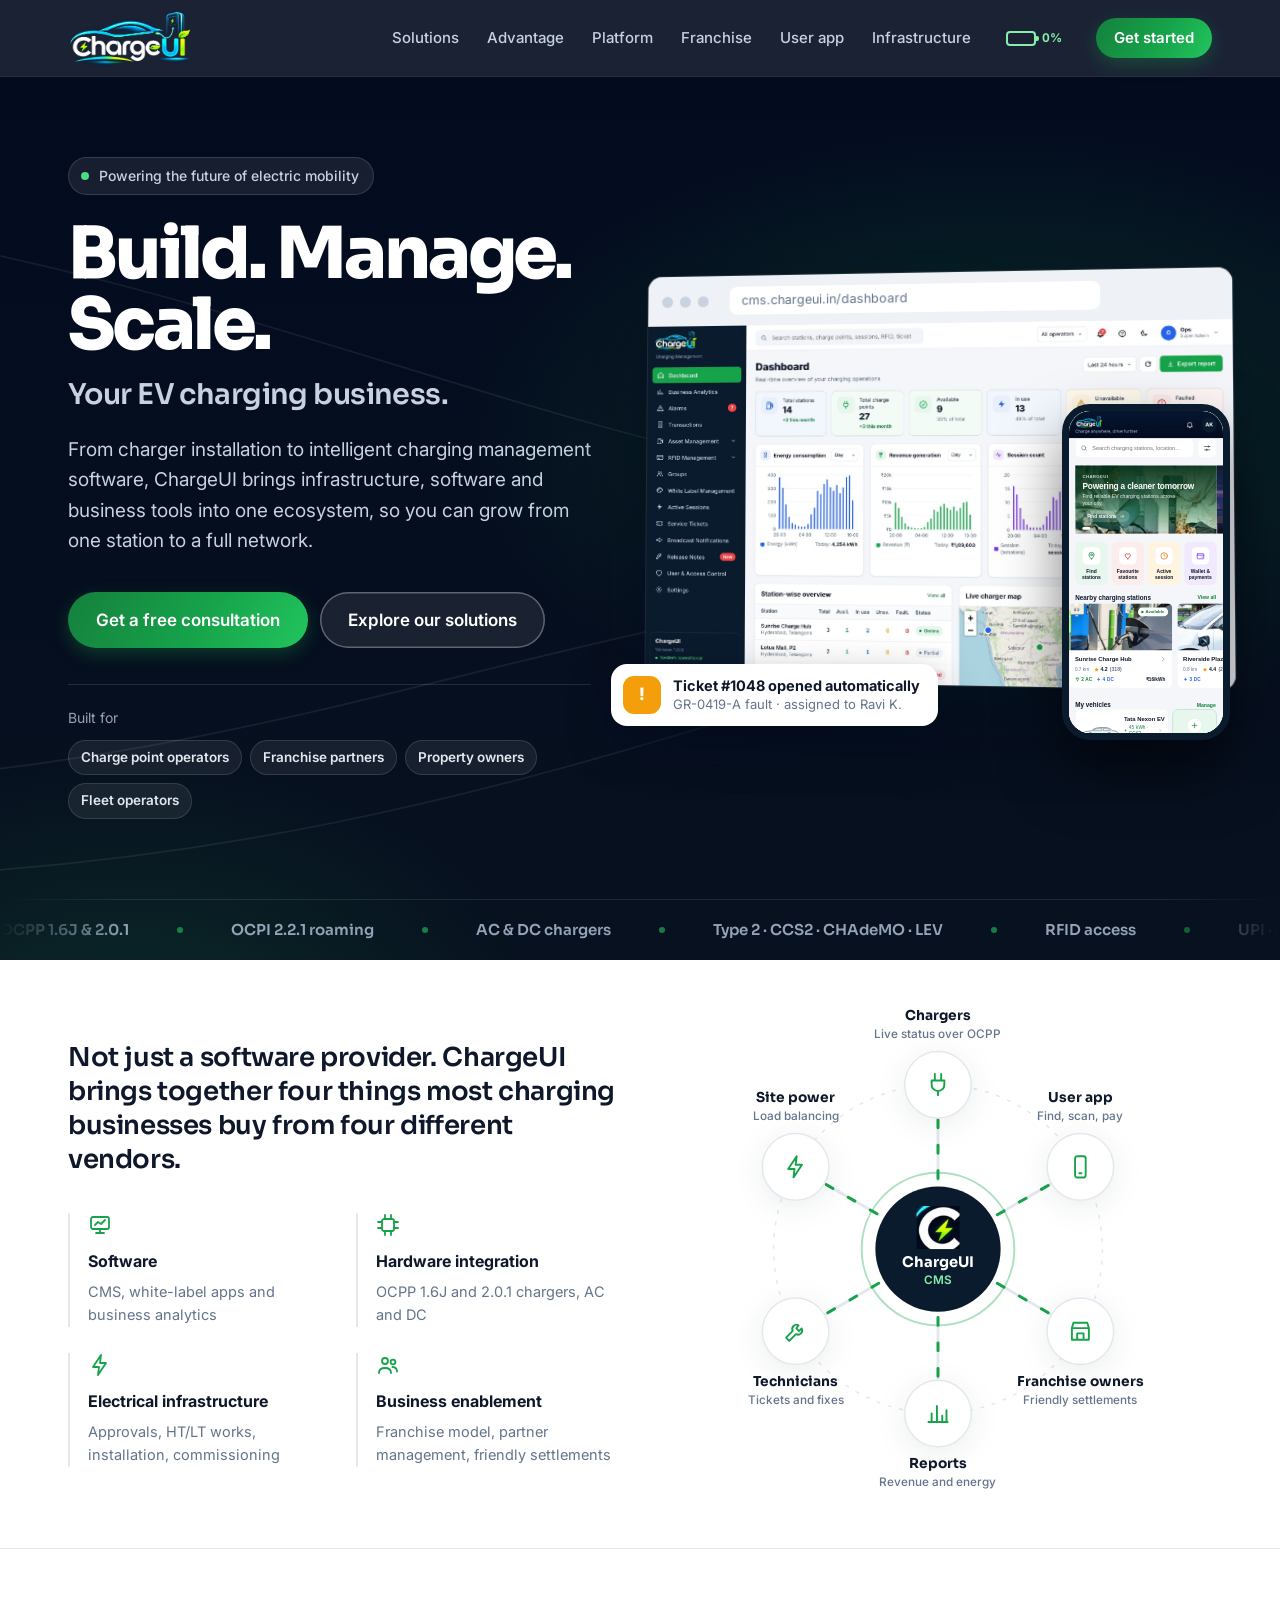
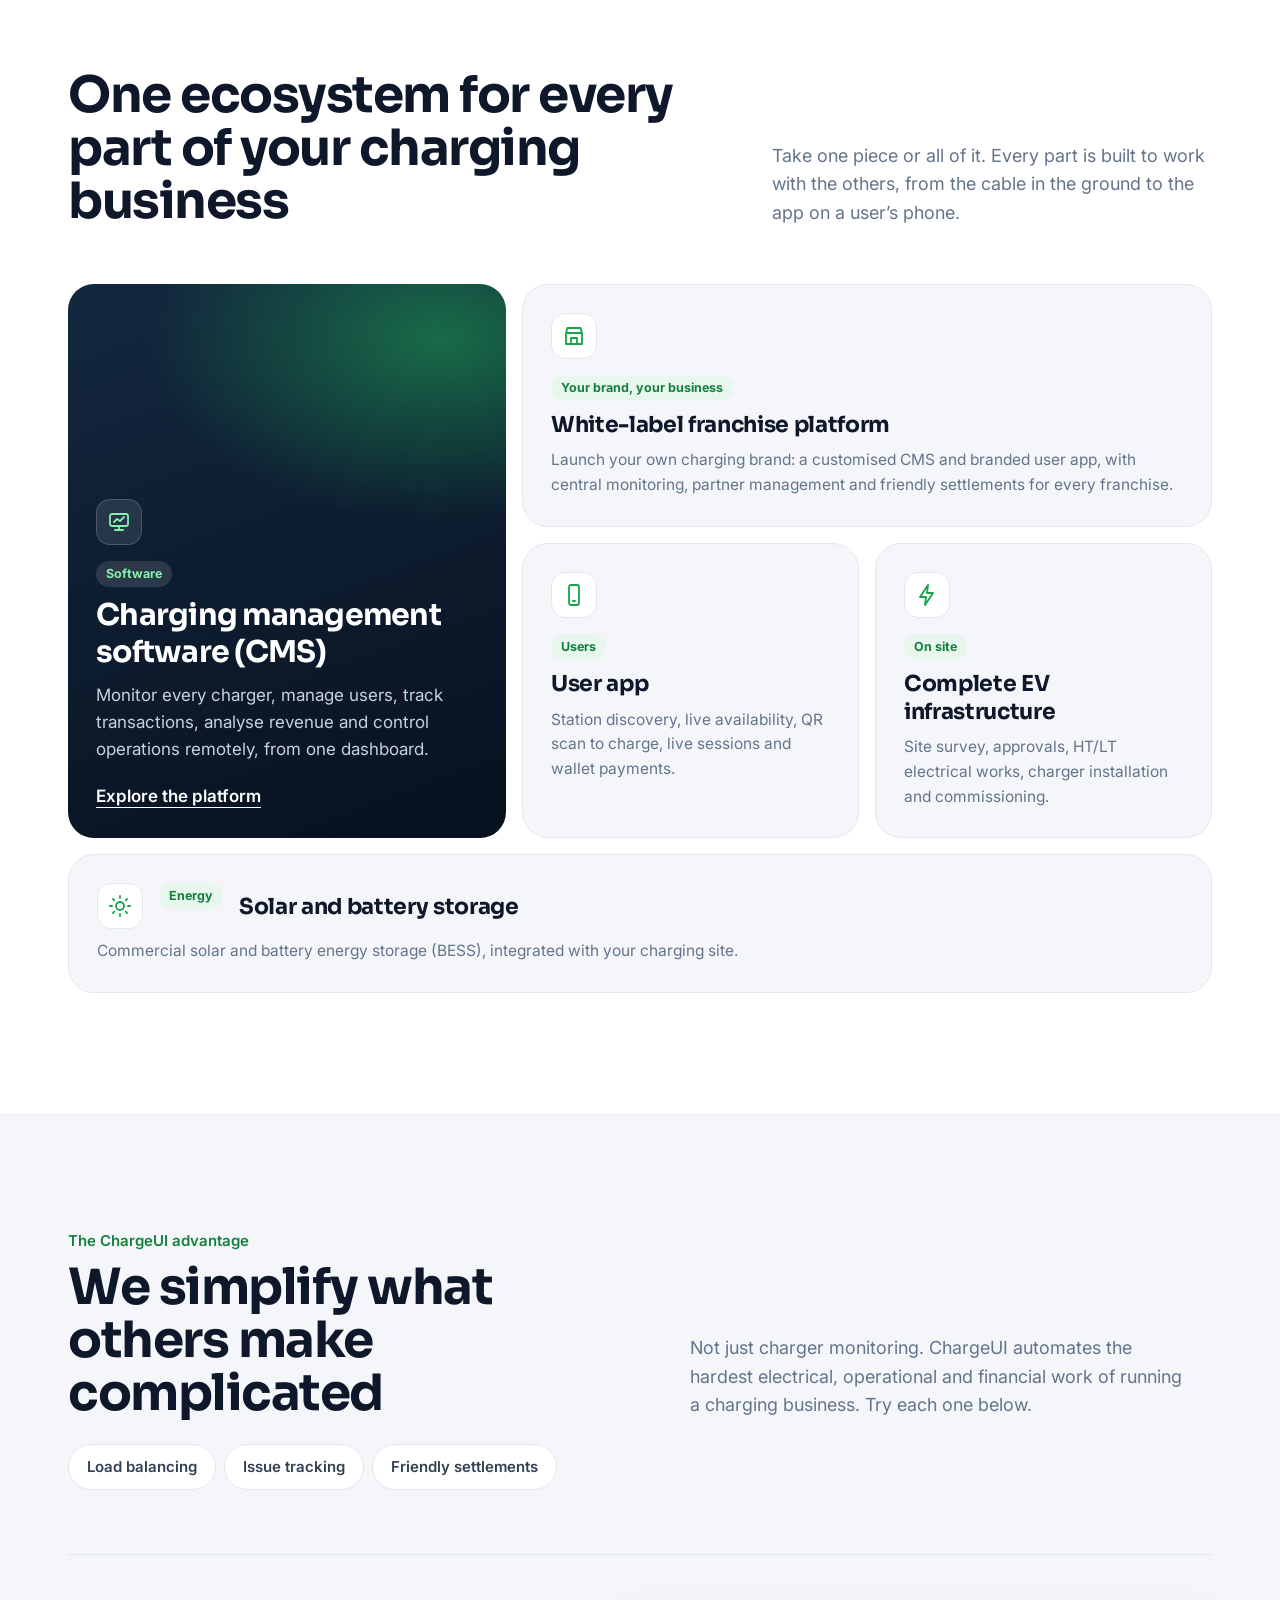
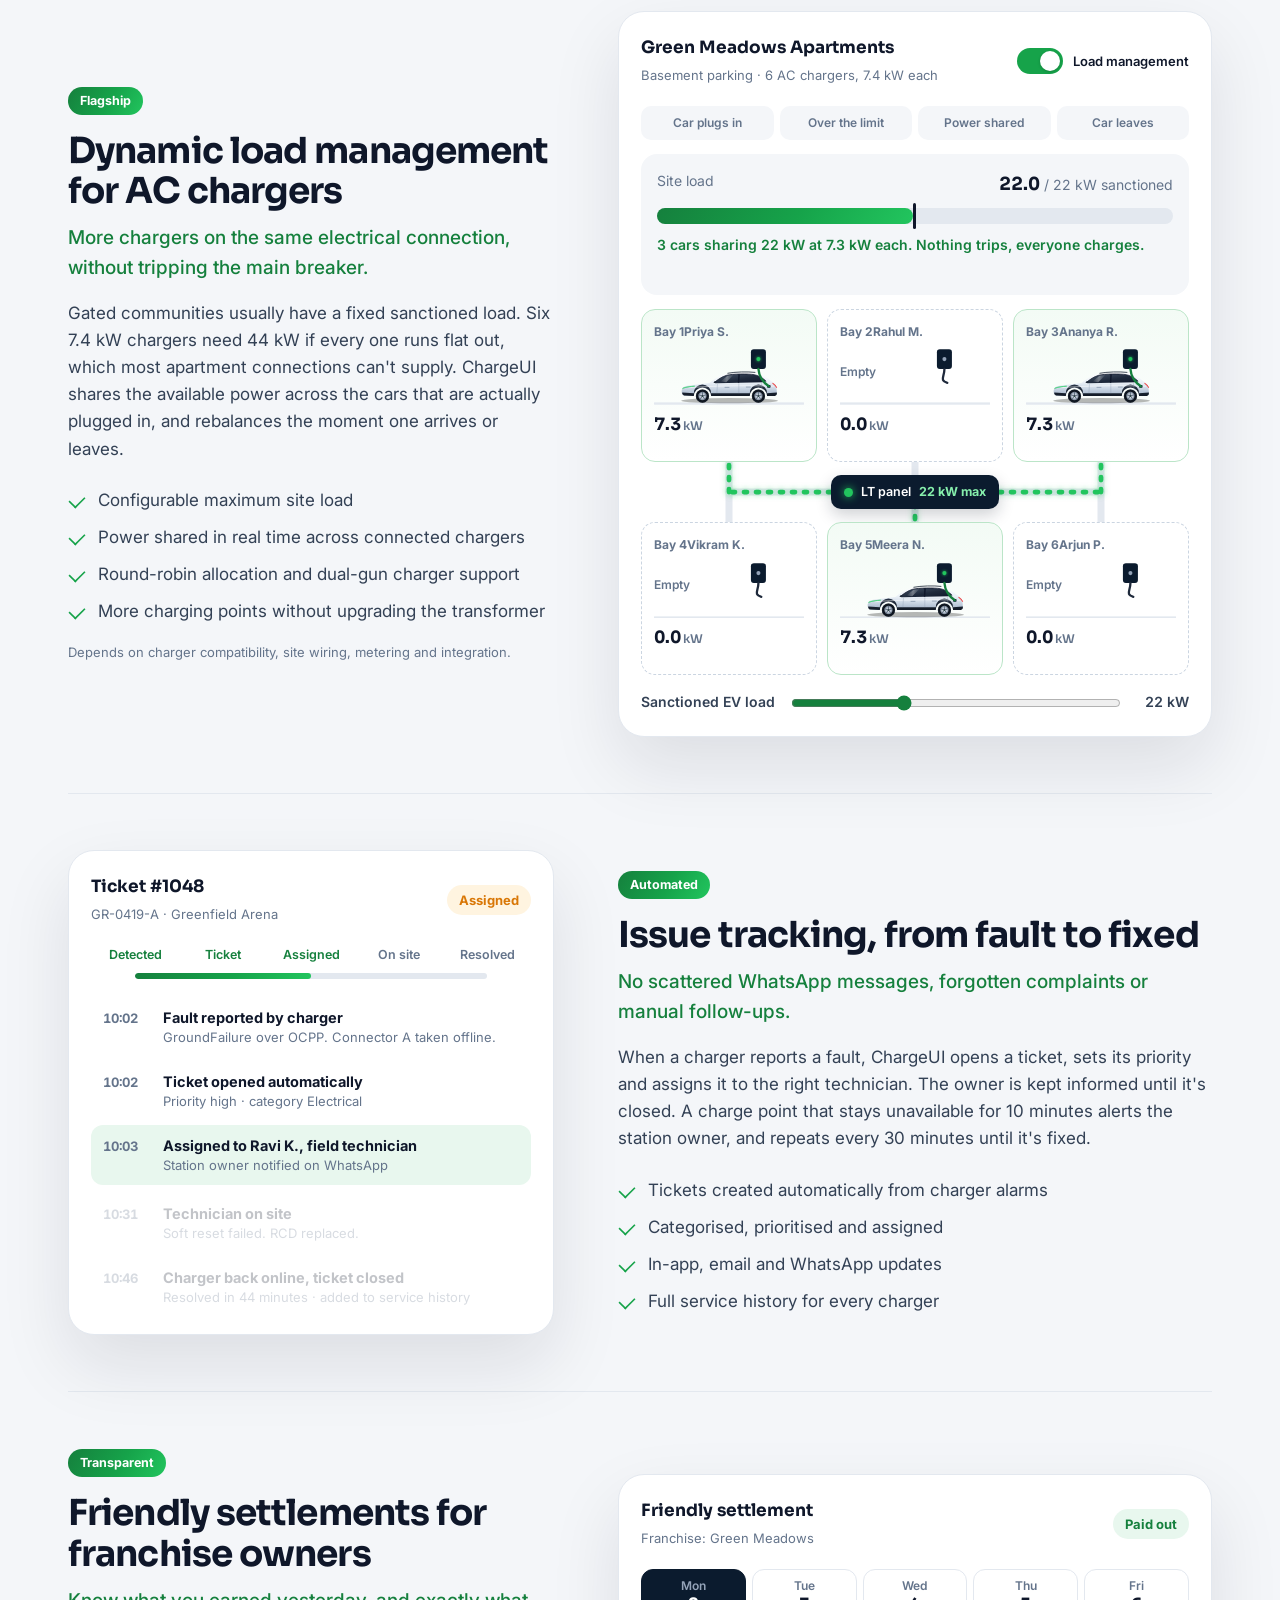
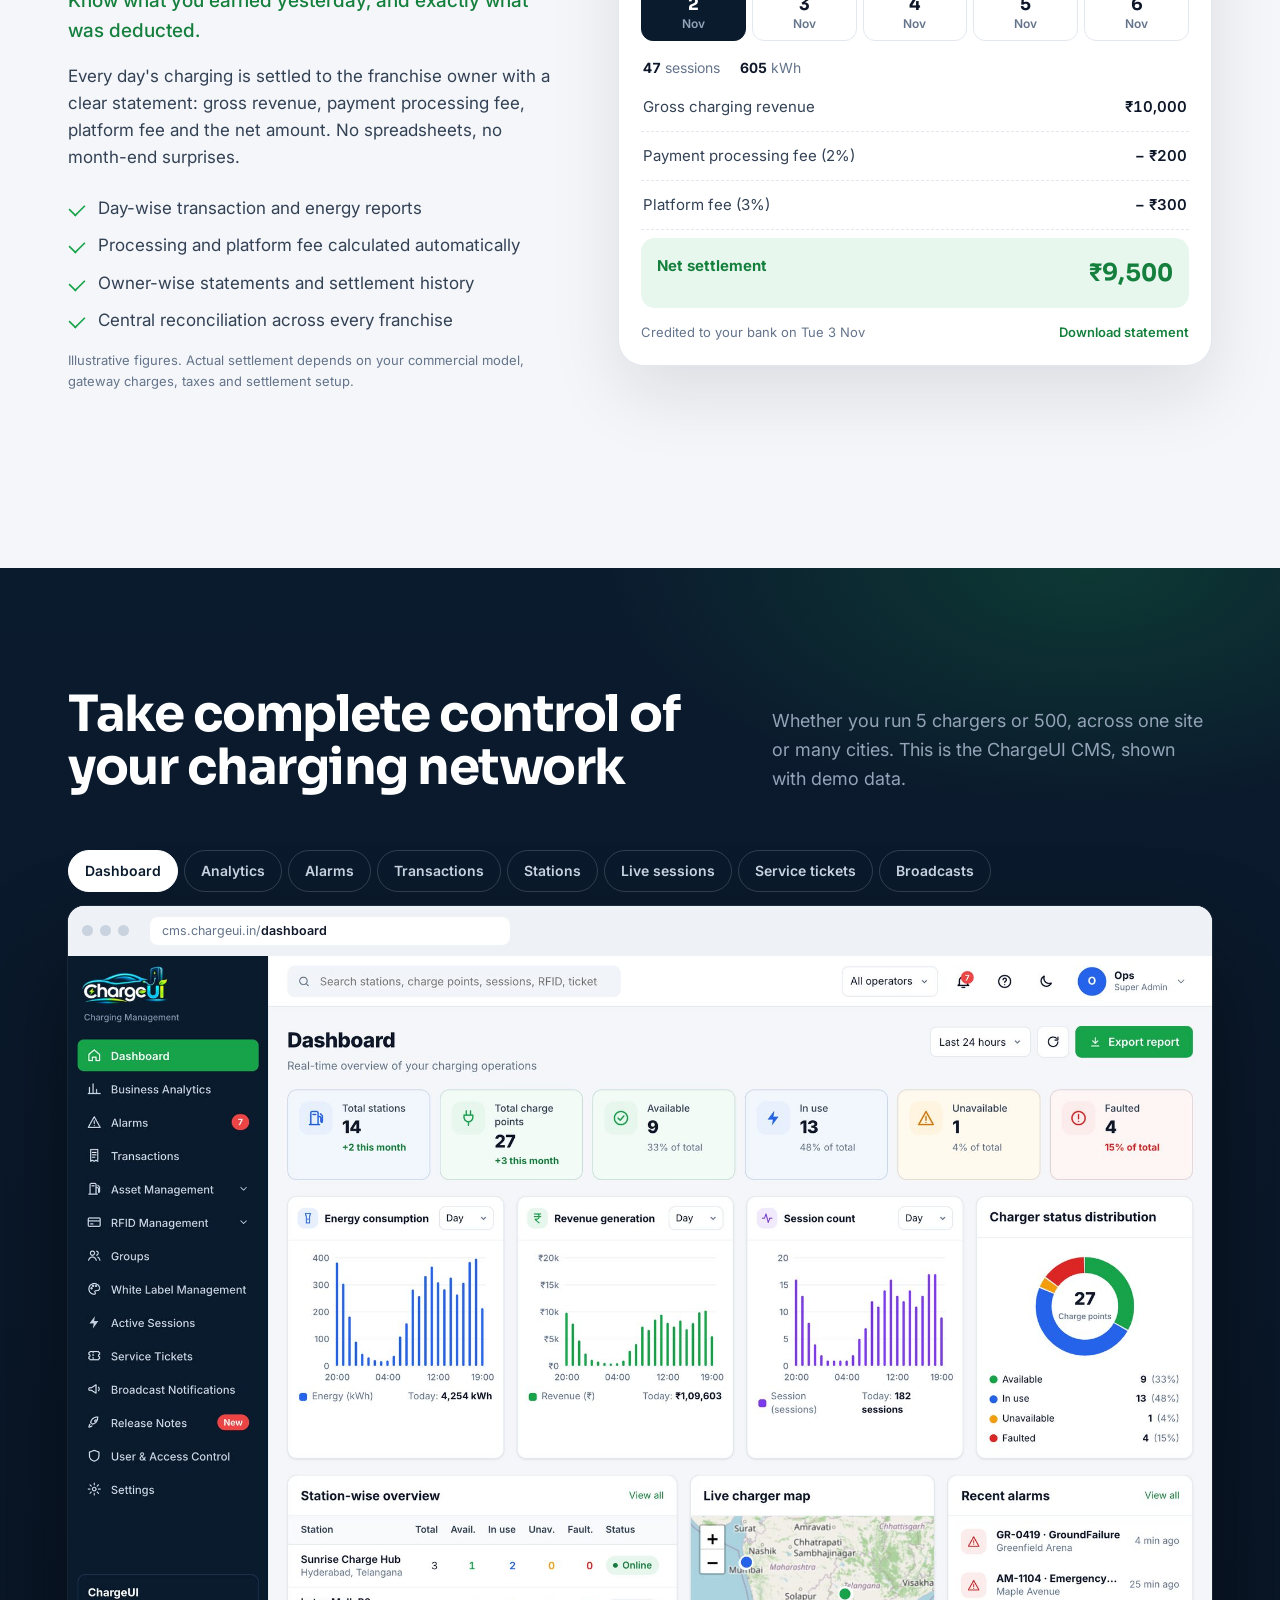
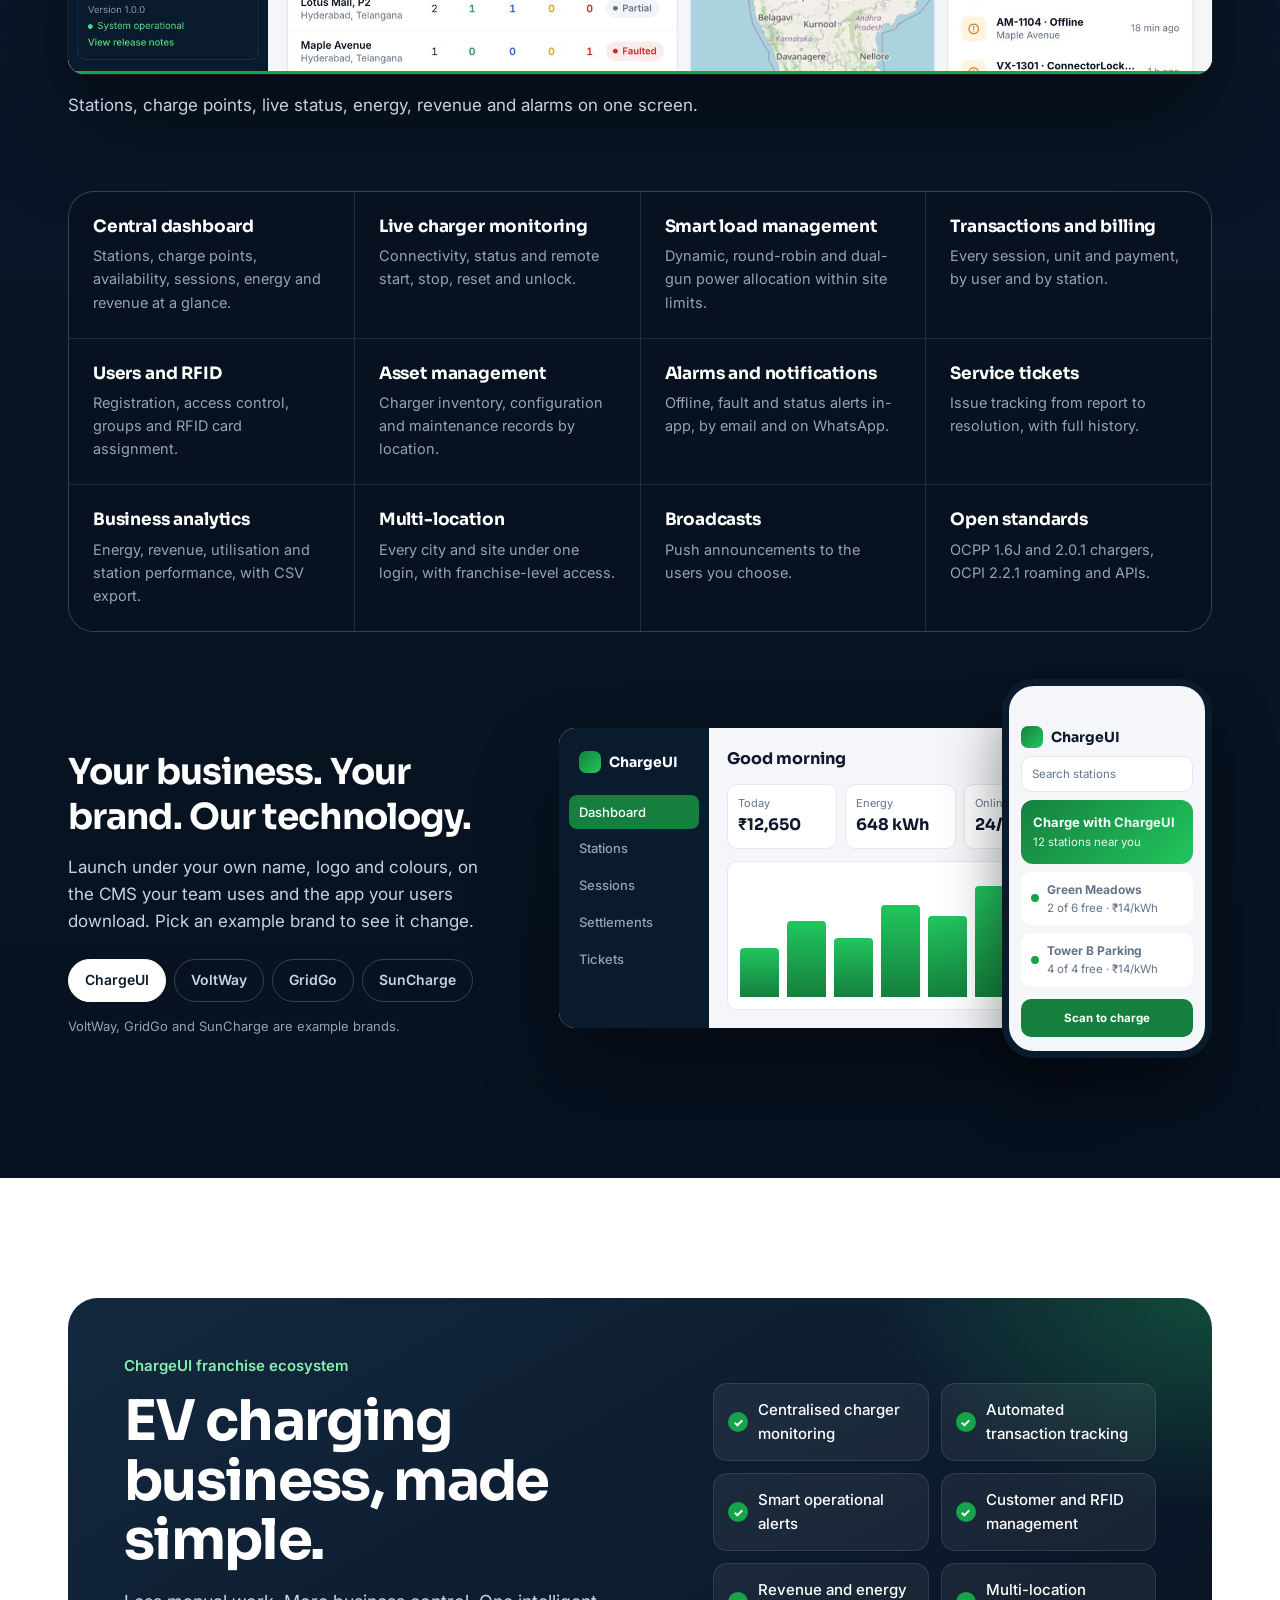
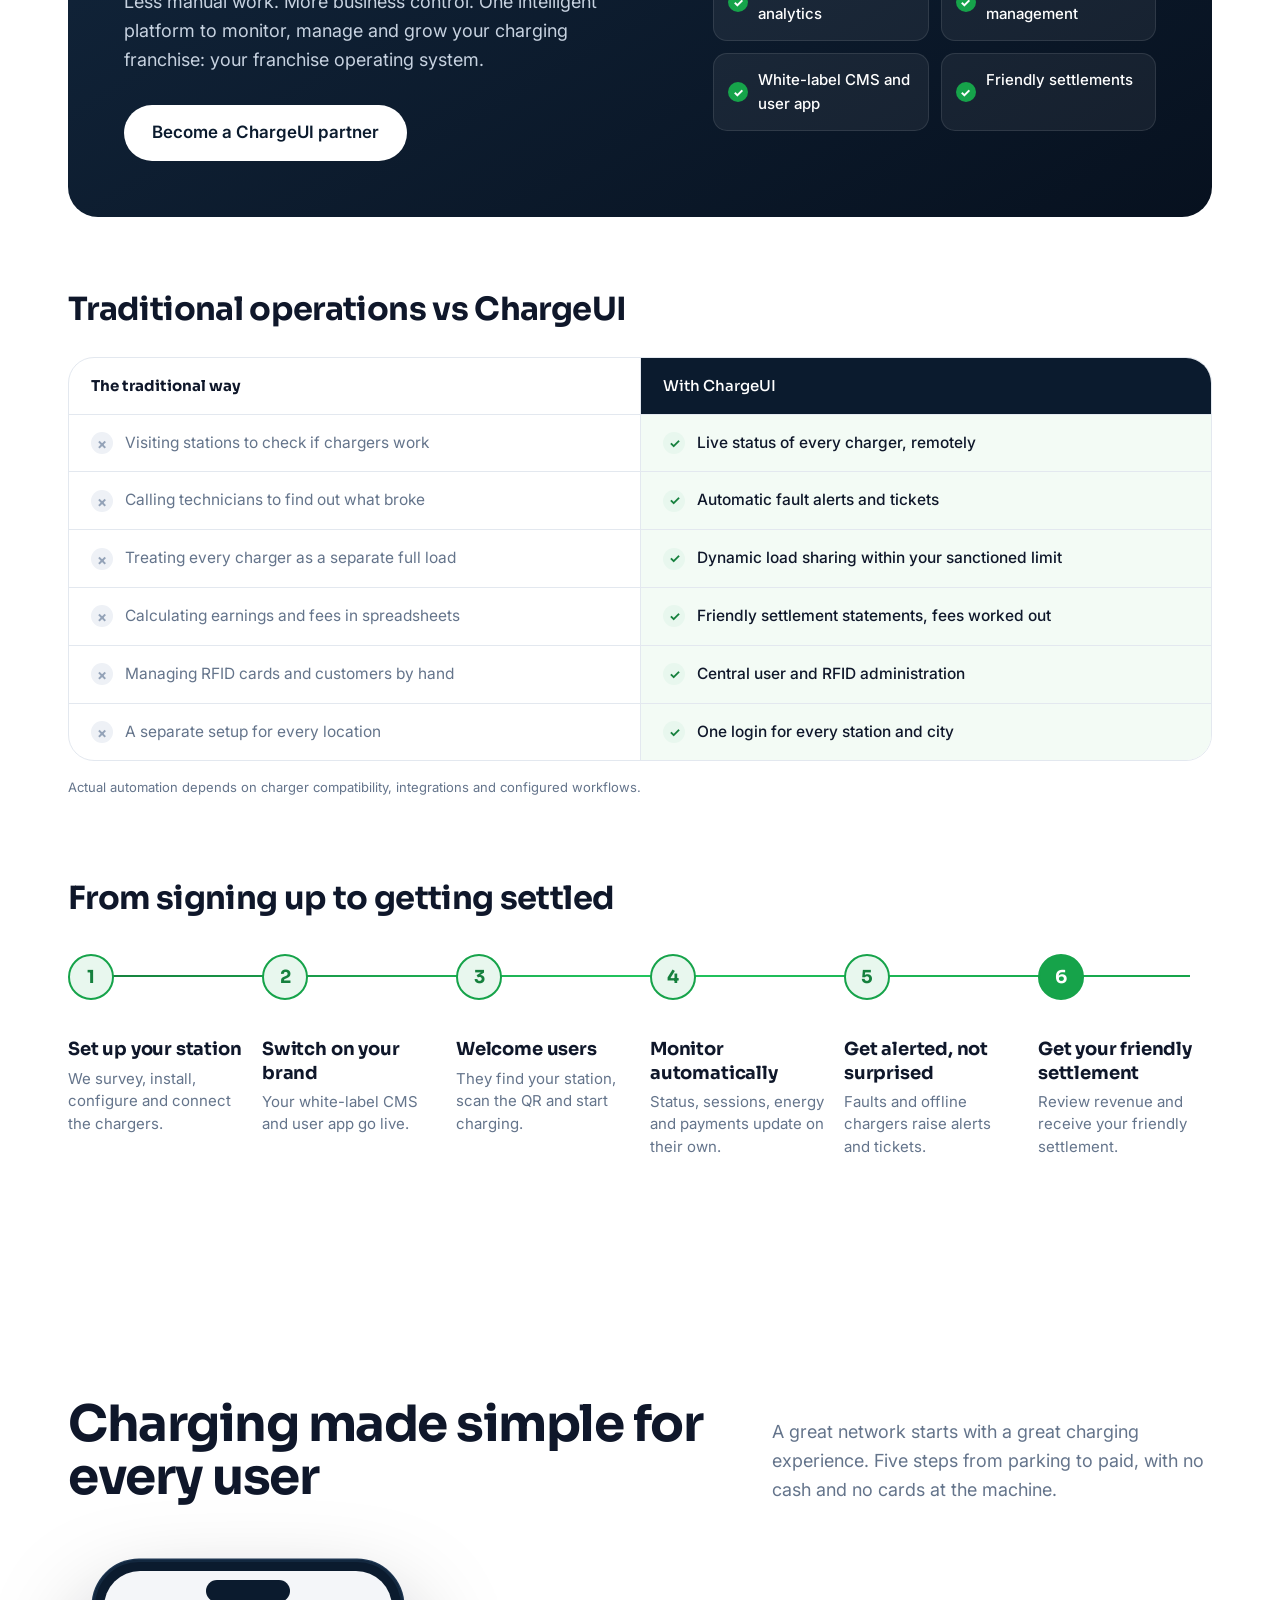
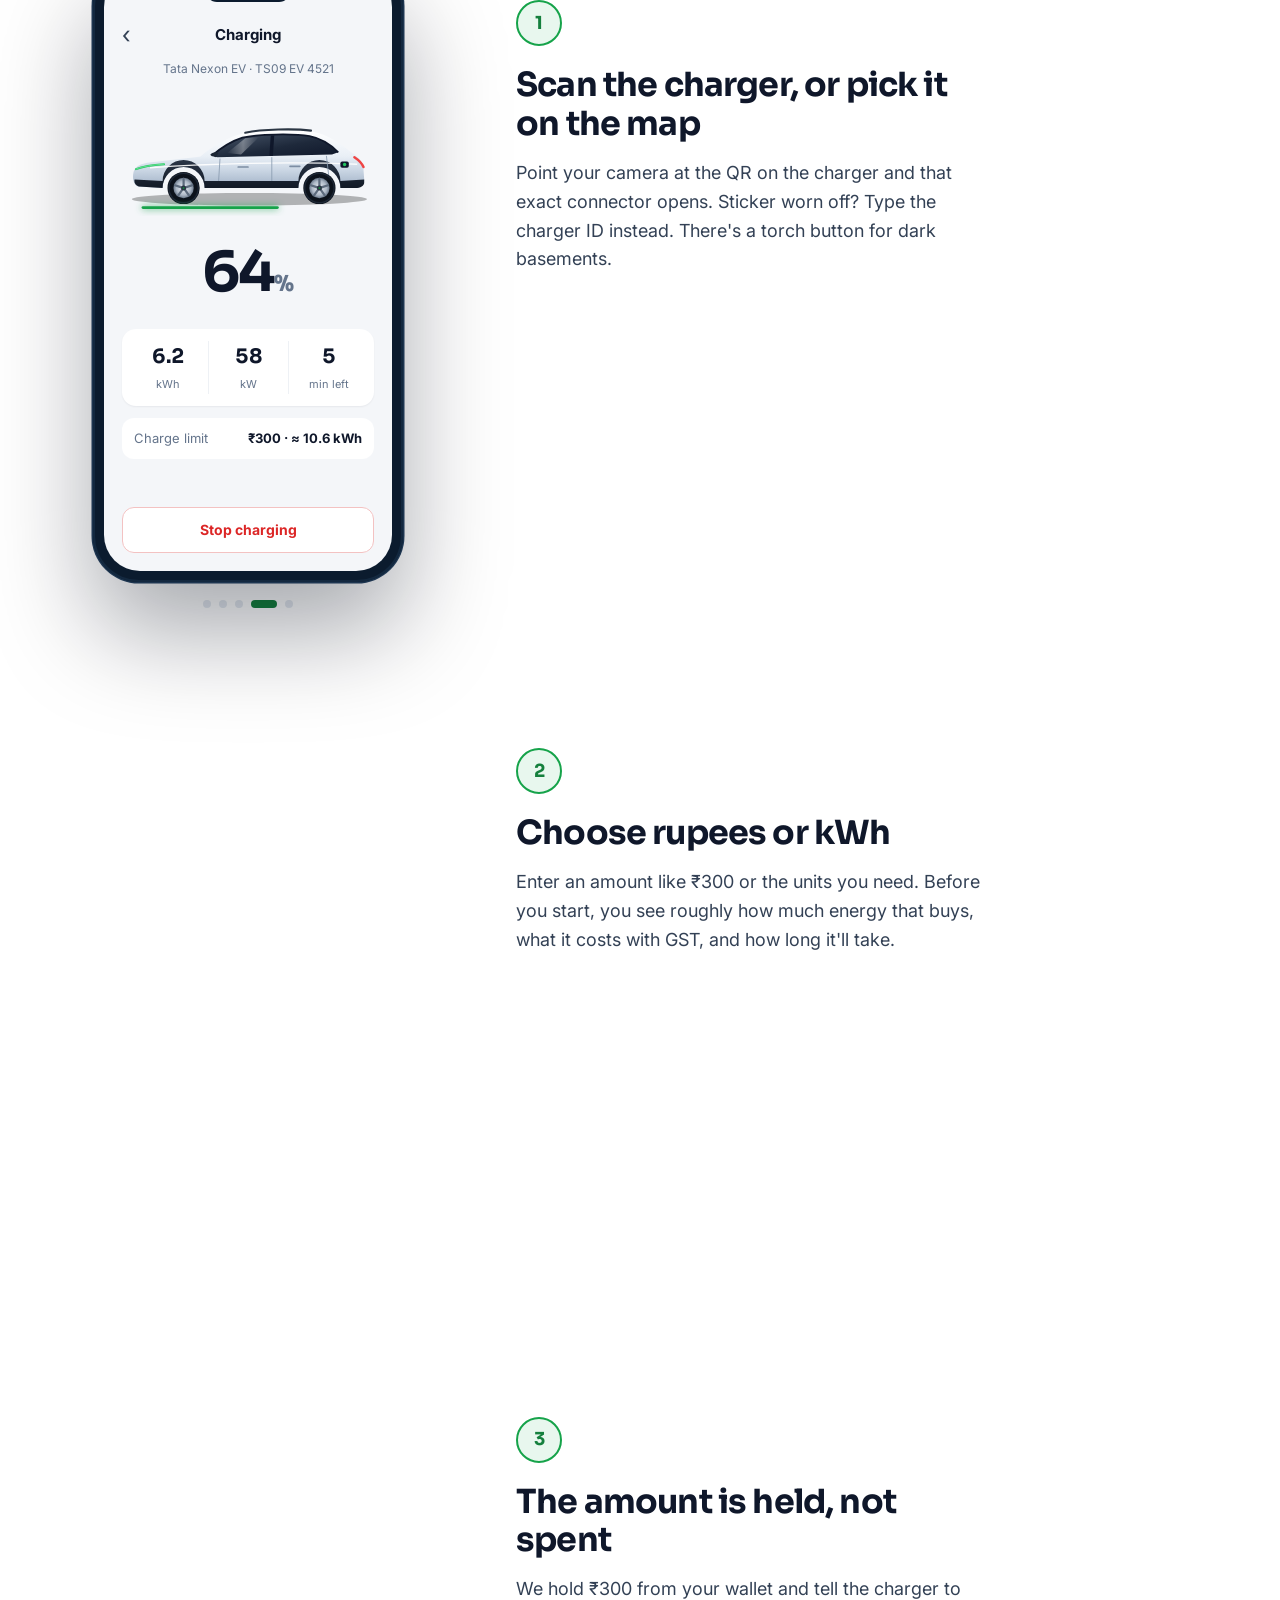
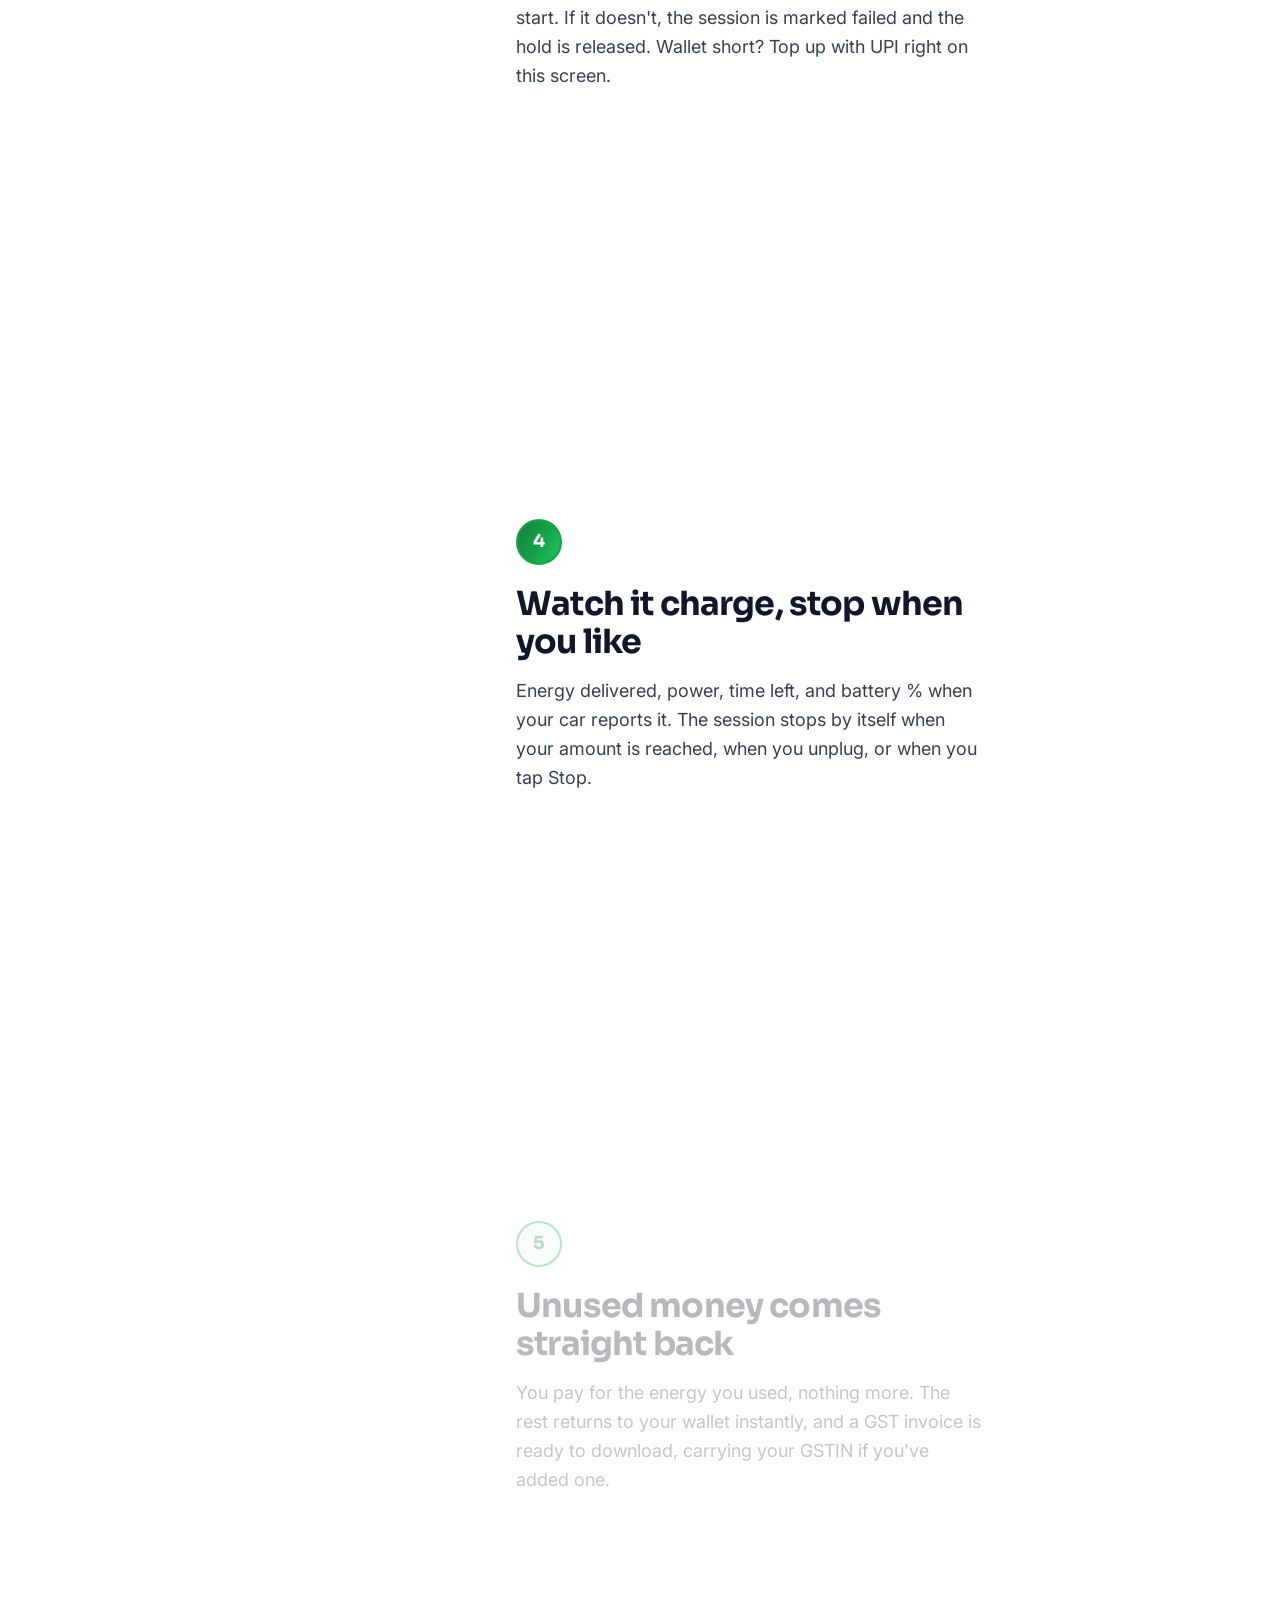
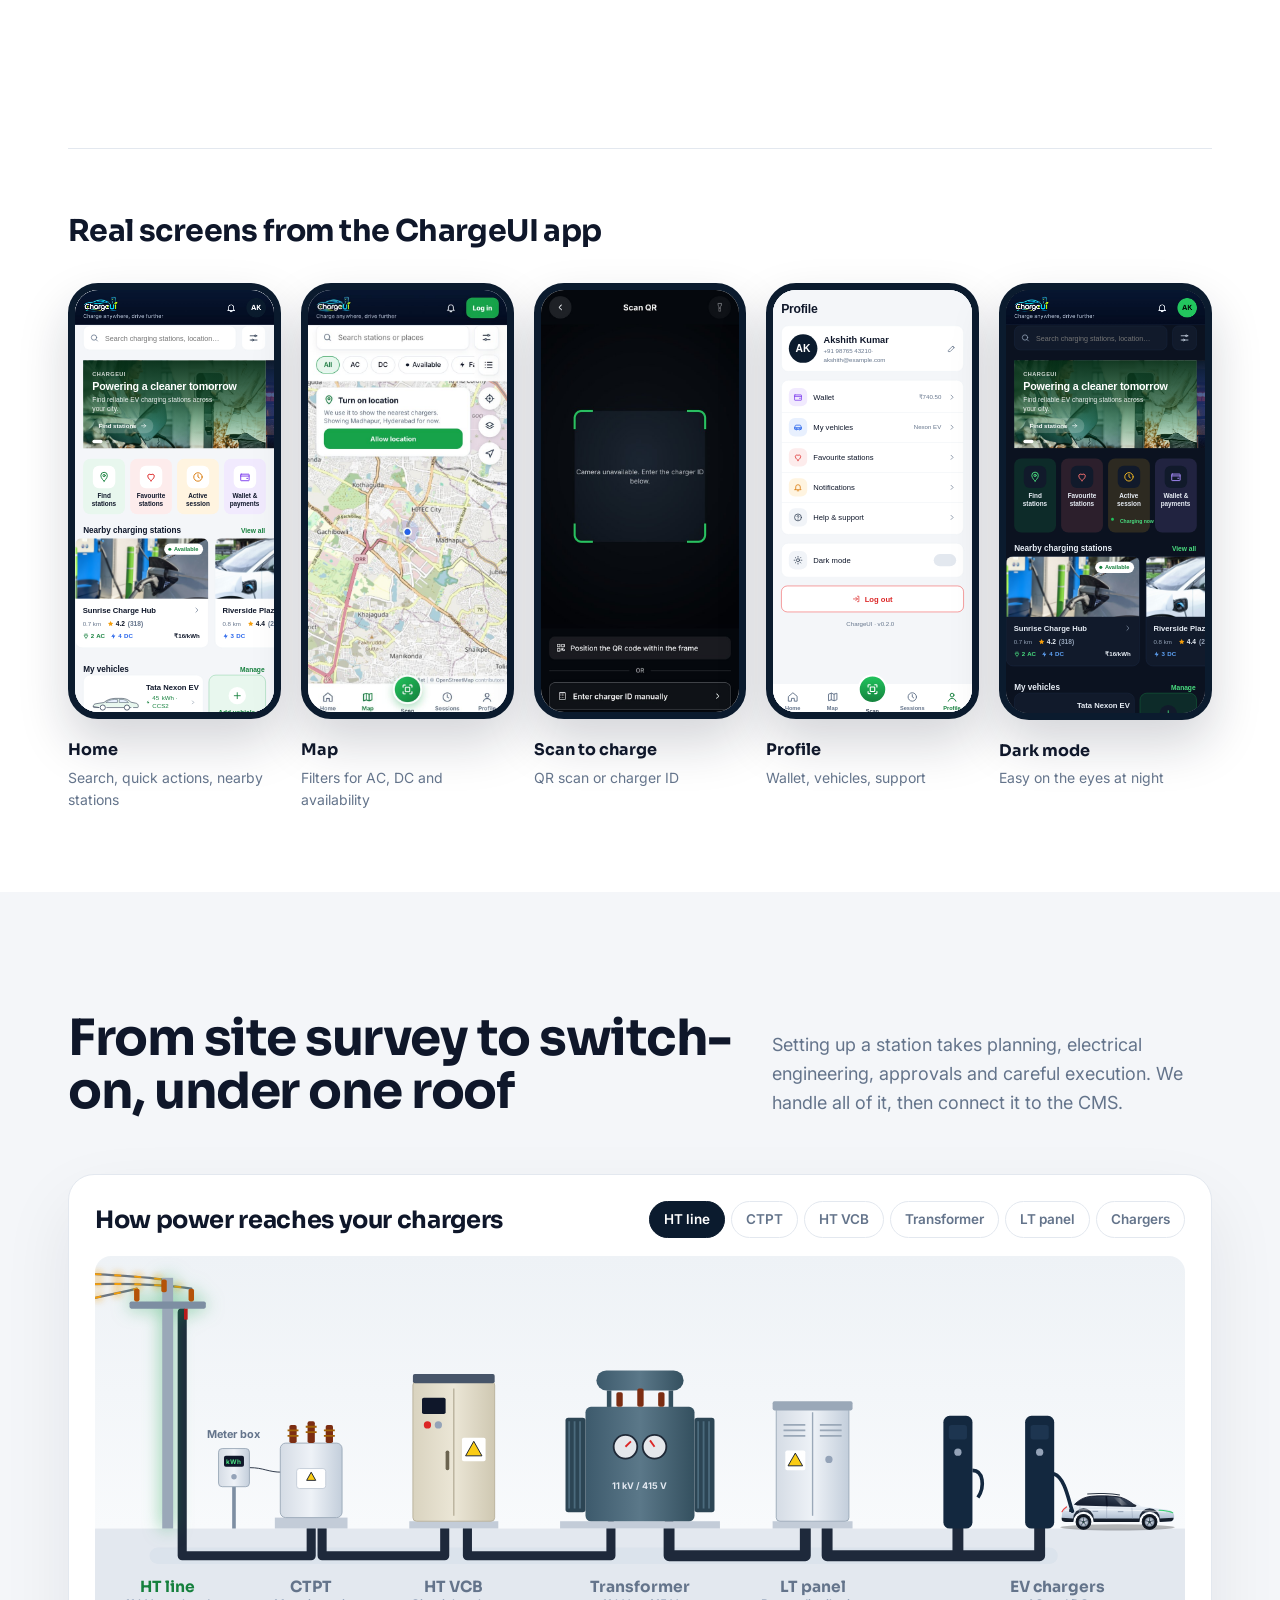
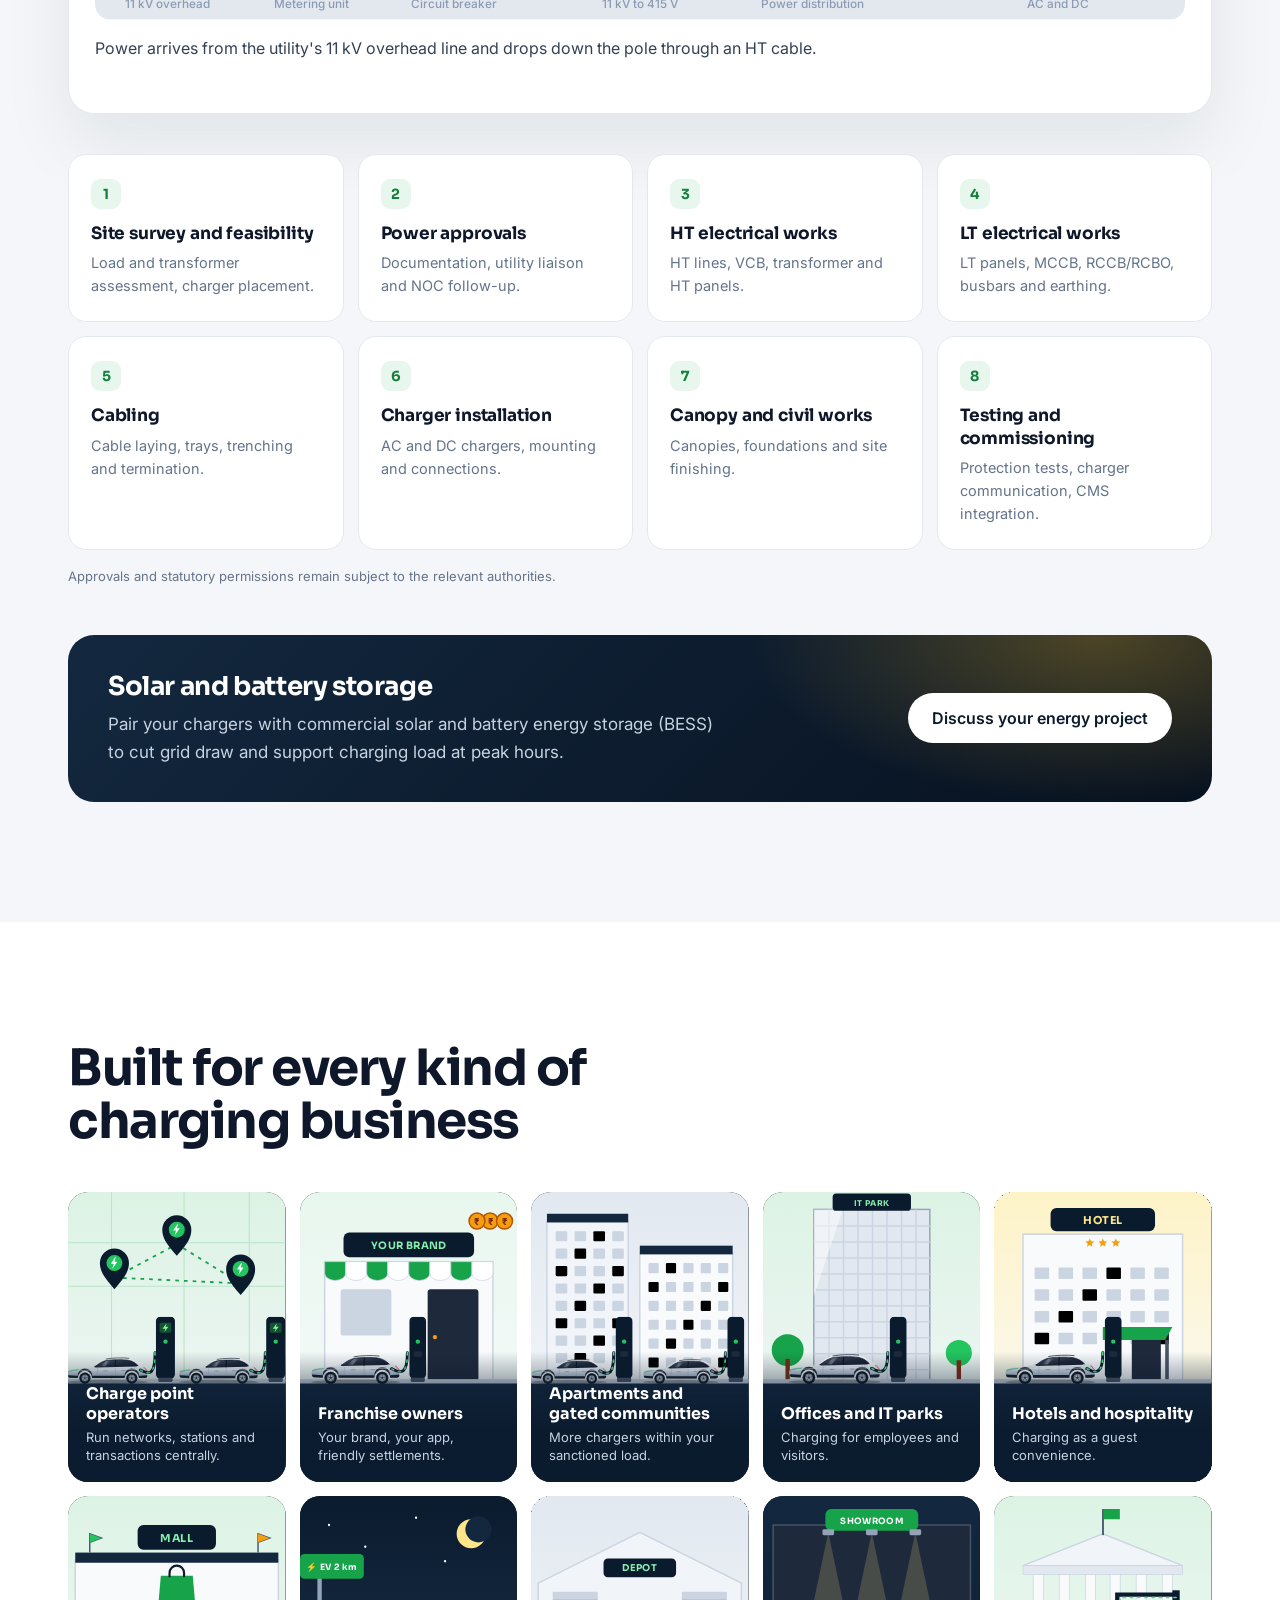
==== commit f3a8073d: "Footer: remove "Product screens show demo data" Co-Authored-By: Claude Opus 5.5 <noreply@anthropic.c" ====
--- a/index.html
+++ b/index.html
@@ -1011,7 +1011,7 @@
       <div><h5>Company</h5><a href="#what">Solutions</a><a href="#usp">The ChargeUI advantage</a><a href="#why">Why ChargeUI</a><a href="#industries">Industries</a><a href="#faq">FAQ</a><a href="#contact">Contact</a></div>
       <div><h5>Legal</h5><a href="privacy.html">Privacy policy</a><a href="terms.html">Terms and conditions</a><a href="terms.html#refunds">Refund and cancellation</a><a href="privacy.html#security">Data protection</a></div>
     </div>
-    <p class="foot-copy">© 2026 ChargeUI Private Limited. All rights reserved. Product screens show demo data.</p>
+    <p class="foot-copy">© 2026 ChargeUI Private Limited. All rights reserved.</p>
   </div>
 </footer>
 
